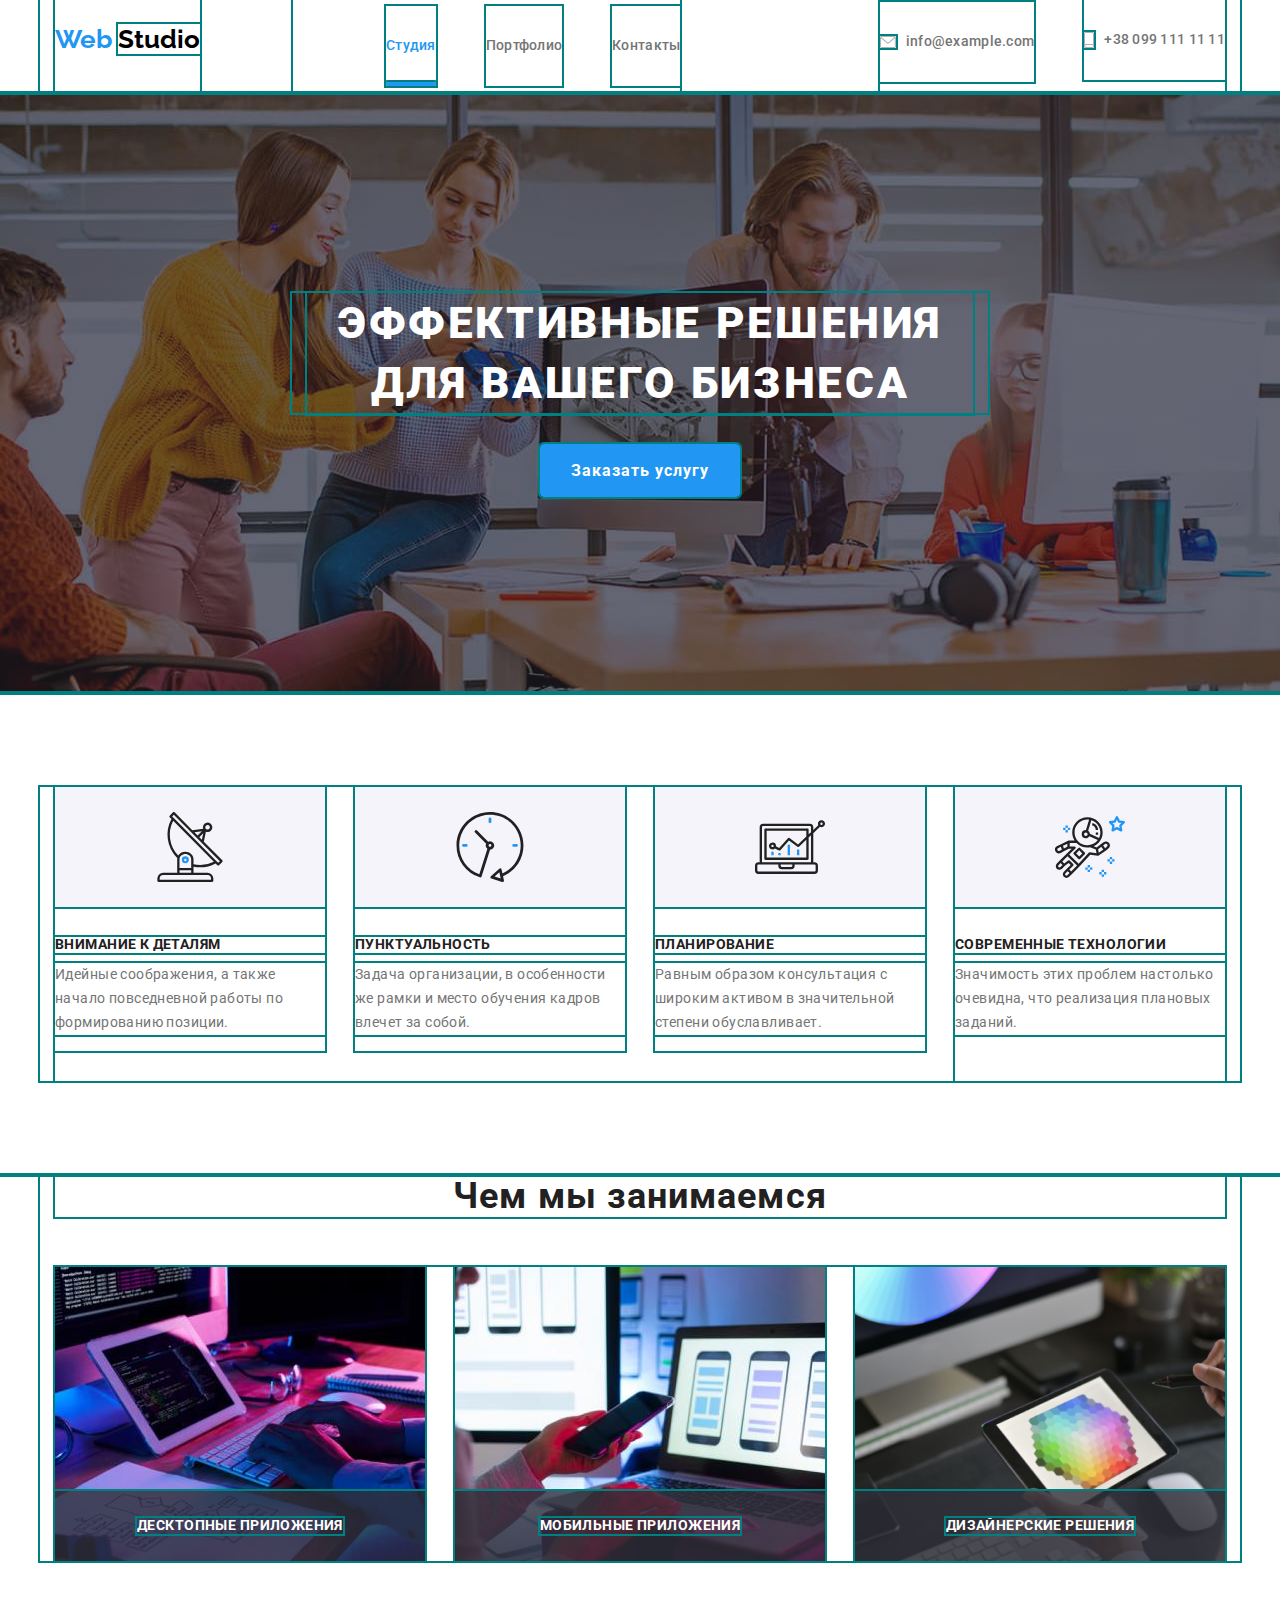
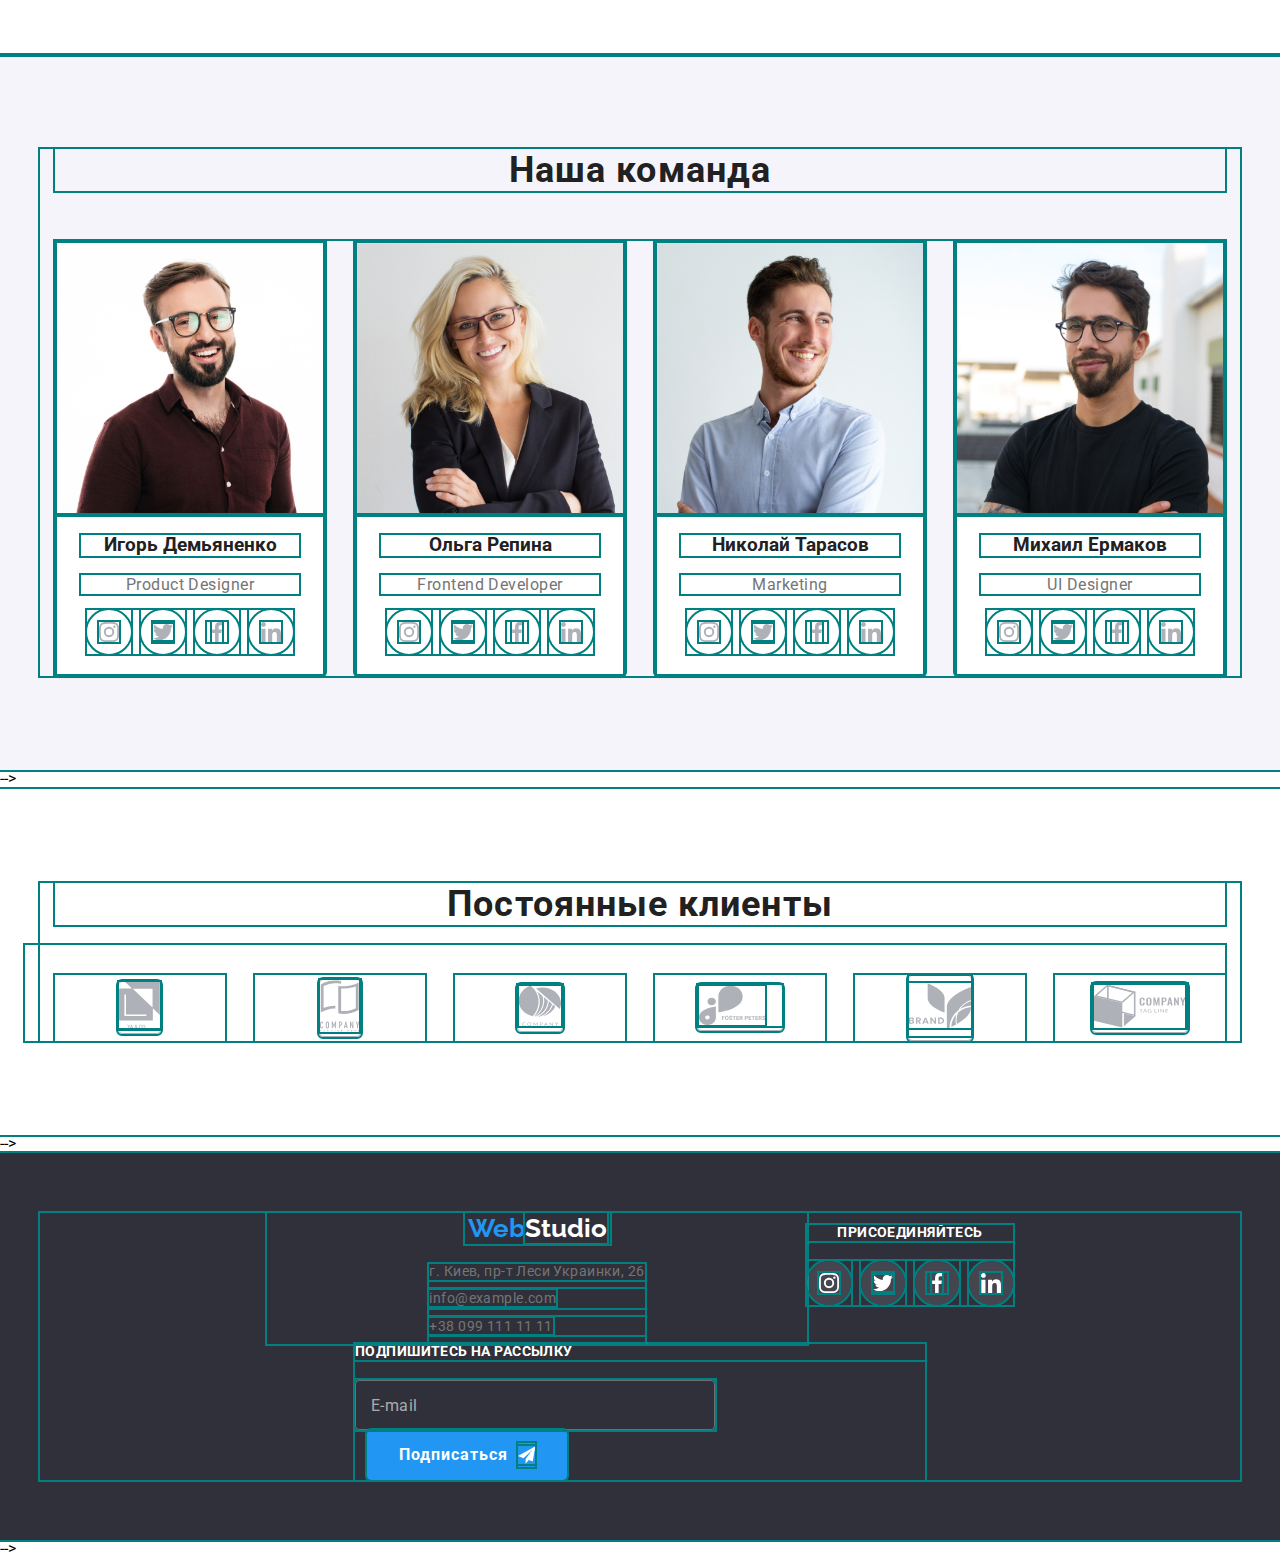
==== index.html @ 6a86b6cb "1" ====
<!DOCTYPE html>
<html lang="ru">
<head>
    <meta charset="UTF-8">
    <meta http-equiv="X-UA-Compatible" content="IE=edge">
    <meta name="viewport" content="width=device-width, initial-scale=1.0">
    <title>WebStudiо</title>
    <link href="https://fonts.googleapis.com/css2?family=Raleway:wght@700&family=Roboto:wght@400;500;700;900&display=swap"
    rel="stylesheet">
    <link rel="stylesheet" href="https://cdnjs.cloudflare.com/ajax/libs/modern-normalize/1.0.0/modern-normalize.min.css">
    <link rel="stylesheet" href="css/style.min.css">
</head>

<body>
  <!--шапка-->
    <header>
        <div class="container logo-nav">
            <a class="logo" href="index.html">Web <span class="logo-header">Studio</span></a>
            <!--навигация-->
            <div class="nav header">
                <ul class="site-nav">
                    <li class="site-nav__item"><a href="index.html" class="site-nav__link site-nav__link-current">Студия</a></li> 
                    <li class="site-nav__item"><a href="portfolio.html" class="site-nav__link">Портфолио</a></li> 
                    <li class="site-nav__item"><a href="Контакты" class="site-nav__link ">Контакты</a></li> 
                </ul>
            </div>
            <div class="contact-header">
                <ul class="site-nav contact-header">
                    <li class="site-nav__contact"><a class="contact-header__link" href="mailto:info@example.com" >
                        <svg class="envelope" width="16" height="12">
                            <use href="./images/icons.svg#icon-envelope"></use>
                        </svg>
                        info@example.com</a></li>
                    <li class="site-nav__contact"><a class="contact-header__link" href="tel:+380991111111">
                        <svg class="smartphone" width="10" height="16">
                            <use href="./images/icons.svg#icon-smartphone"></use>
                        </svg>+38 099 111 11 11</a></li>
                </ul>
            </div>
            <button class="mobile-btn icon-menu"  data-menu-button>
                <svg class="mobile-menu-icon" width="18" height="18" aria-label="mobile menu swicher">
                    <use class="icon-menu" href="./images/icons.svg#menu"></use>
                    <use class="icon-close" href="./images/icons.svg#close_24px"></use>
                </svg>
            </button>
            <div class="menu is-open" id="menu" data-menu>
                <ul class="mobile-nav list">
                    <li class="mobile-nav__item">
                        <a href="./index.html" class="mobile-nav__link menu__link--active">Студия</a>
                    </li>
                    <li class="mobile-nav__item">
                        <a href="./portfolio.html" class="mobile-nav__link">Портфолио</a>
                    </li>
                    <li class="mobile-nav__item">
                        <a href="#" class="mobile-nav__link">Контакты</a>
                    </li>
                </ul>
                <div class="social__wrap">
                    <ul class="mobile-contact list">
                        <li class="mobile-contact__item">
                            <a href="tel:+380961111111"  target="_blank" rel="noopener noreferrer">+38 096 111 11 11</a>
                        </li>
                        <li class="mobile-contact__item">
                            <a class="mobile-mail" href="mailto:info@devstudio.com"  target="_blank" rel="noopener noreferrer">info@devstudio.com</a>
                        </li>
                    </ul>

                    <ul class="list menu-list social__list">
                        <li class="social__item">
                            <a class="social__links" href="#" target="_blank" rel="noopener noreferrer">Instagram</a>
                        </li>
                        <li class=" social__item ">
                            <a class="social__links " href="# " target="_blank " rel="noopener noreferrer">Twitter</a>
                        </li>
                        <li class="social__item">
                            <a class="social__links" href="#" target="_blank" rel="noopener noreferrer">Facebook</a>
                        </li>
                        <li class=" social__item ">
                            <a class="social__links " href="# " target="_blank " rel="noopener noreferrer">LinkedIn</a>
                        </li>
                    </ul>
                </div>
        </div>
  </header> 
  <!--уникальный контент-->
   <main>
        <section class="main">
            <div class="container content">
                <h1 class="title">Эффективные решения для вашего бизнеса</h1>
                <button data-modal-open type="button" class="stydio-button pointer">Заказать услугу</button>
            </div>
                        
        </section> 
        <!--особенности компании-->
       <section class="peculiarity-section">
            <div class="container" >
                <h2 hidden>скрытый заголовок</h2>
                <ul class="list">
                    <li class="list__item antena">
                        <h3 class="peculiarity">Внимание к деталям</h3>
                        <p class="list__item-text">Идейные соображения, а также начало повседневной работы по формированию позиции.
                        </p>
                    </li>
                    <li class="list__item clock">
                        <h3 class="peculiarity">Пунктуальность</h3>
                        <p class="list__item-text">Задача организации, в особенности же рамки и место обучения кадров влечет за собой.
                        </p>
                    </li>
                    <li class="list__item diagram">
                        <h3 class="peculiarity">Планирование</h3>
                        <p class="list__item-text">Равным образом консультация с широким активом в значительной степени обуславливает.
                        </p>
                    </li>
                    <li class="list__item">
                        <h3 class="peculiarity astronaut"> Современные технологии</h3>
                        <p class="list__item-text">Значимость этих проблем настолько очевидна, что реализация плановых заданий.</p>
                    </li>
                </ul>
            </div>
            
        </section>
        <section class="visualization-section">
            <div class="container">
                <h2 class="main-title">Чем мы занимаемся</h2>
                <ul class="visualization">
                    <li class="visualization__item"><img src="images/1.jpg" alt="Мужчина набирает код на клавиатуре" width="350">
                        <div class="visualization-item-element">
                            <p class="visualization-item-element__text">десктопные приложения</p>
                        </div>
                    </li>
                    <li class="visualization__item"><img src="images/2.jpg" alt="Женщина тестирует мобильное приложение" width="350">
                        <div class="visualization-item-element">
                            <p class="visualization-item-element__text">мобильные приложения</p>
                        </div>
                    </li>
                    <li class="visualization__item"><img src="images/3.png" alt="Палитра цветов на планшете" width="350">
                        <div class="visualization-item-element">
                            <p class="visualization-item-element__text">дизайнерские решения</p>
                        </div>
                    </li>
                </ul>
            </div>
            
        </section>
        <!--инфо о команде-->
            <section class="user">
                <div class="container">
                    <h2 class="main-title">Наша команда</h2>
                    <ul class="user-block">
                        <li class="user-block__item">
                            <picture>
                                <source srcset="./images/mobile/img_1x.jpg 1x, ./images/mobile/img1_2x.jpg 2x"/>
                                <source srcset="./images/tablet/tablet_1x.jpg 1x, ./images/tablet/tablet_2x.jpg 2x"/>
                                <img src="images/4.jpg" alt="foto Игоря Демьяненко" width="270">
                            </picture>
                            
                            <div class="studio-card">
                                <h3>Игорь Демьяненко</h3>
                                <p>Product Designer</p>

                                <ul class="social-icons">
                                    <li class="social-icons__item">
                                        <a href="" class="social-icons-link" target="_blank" rel="noopener noreferrer">
                                            <svg class="social-icons-link__icon">
                                                <use href="./images/icons.svg#icon-instagram"></use>
                                            </svg>
                                        </a>
                                    </li>
                                    <li class="social-icons__item">
                                        <a href="" class="social-icons-link" target="_blank" rel="noopener noreferrer">
                                            <svg class="social-icons-link__icon">
                                                <use href="./images/icons.svg#icon-twitter"></use>
                                            </svg>
                                        </a>
                                    </li>
                                    <li class="social-icons__item">
                                        <a href="" class="social-icons-link" target="_blank" rel="noopener noreferrer">
                                            <svg class="social-icons-link__icon">
                                                <use href="./images/icons.svg#icon-facebook"></use>
                                            </svg>
                                        </a>
                                    </li>
                                    <li class="social-icons__item">
                                        <a href="" class="social-icons-link" target="_blank" rel="noopener noreferrer">
                                            <svg class="social-icons-link__icon">
                                                <use href="./images/icons.svg#icon-linkedin"></use>
                                            </svg>
                                        </a>
                                    </li>
                                </ul>
                            </div>
                    
                        </li>
                        <li class="user-block__item">
                              <picture>
                                <source srcset="./images/mobile/img_1x-1.jpg 1x, ./images/mobile/img2_2x.jpg 2x"/>
                                <source srcset="./images/tablet/tablet_1x-1.jpg 1x, ./images/tablet/tablet_2x-1.jpg 2x"/>
                                <img src="images/5.jpg" alt="foto Ольги Репиной" width="270">
                            </picture>
                            
                            <div class="studio-card">
                                <h3>Ольга Репина</h3>
                                <p>Frontend Developer</p>
                                <ul class="social-icons">
                                    <li class="social-icons__item">
                                        <a href="" class="social-icons-link" target="_blank" rel="noopener noreferrer">
                                            <svg class="social-icons-link__icon">
                                                <use href="./images/icons.svg#icon-instagram"></use>
                                            </svg>
                                        </a>
                                    </li>
                                    <li class="social-icons__item">
                                        <a href="" class="social-icons-link" target="_blank" rel="noopener noreferrer">
                                            <svg class="social-icons-link__icon">
                                                <use href="./images/icons.svg#icon-twitter"></use>
                                            </svg>
                                        </a>
                                    </li>
                                    <li class="social-icons__item">
                                        <a href="" class="social-icons-link" target="_blank" rel="noopener noreferrer">
                                            <svg class="social-icons-link__icon">
                                                <use href="./images/icons.svg#icon-facebook"></use>
                                            </svg>
                                        </a>
                                    </li>
                                    <li class="social-icons__item">
                                        <a href="" class="social-icons-link" target="_blank" rel="noopener noreferrer">
                                            <svg class="social-icons-link__icon">
                                                <use href="./images/icons.svg#icon-linkedin"></use>
                                            </svg>
                                        </a>
                                    </li>
                                </ul>
                            </div>
                    
                        </li>
                        <li class="user-block__item">
                            <picture>
                                <source srcset="./images/mobile/img_1x-2.jpg 1x, ./images/mobile/img3_2x.jpg 2x"/>
                                <source srcset="./images/tablet/tablet_1x-2.jpg 1x, ./images/tablet/tablet_2x-2.jpg 2x"/>
                                <img src="images/6.jpg" alt="foto Николая Тарасова" width="270">
                            </picture>
                            
                            <div class="studio-card">
                                <h3>Николай Тарасов</h3>
                                <p>Marketing</p>
                                <ul class="social-icons">
                                    <li class="social-icons__item">
                                        <a href="" class="social-icons-link" target="_blank" rel="noopener noreferrer">
                                            <svg class="social-icons-link__icon">
                                                <use href="./images/icons.svg#icon-instagram"></use>
                                            </svg>
                                        </a>
                                    </li>
                                    <li class="social-icons__item">
                                        <a href="" class="social-icons-link" target="_blank" rel="noopener noreferrer">
                                            <svg class="social-icons-link__icon">
                                                <use href="./images/icons.svg#icon-twitter"></use>
                                            </svg>
                                        </a>
                                    </li>
                                    <li class="social-icons__item">
                                        <a href="" class="social-icons-link" target="_blank" rel="noopener noreferrer">
                                            <svg class="social-icons-link__icon">
                                                <use href="./images/icons.svg#icon-facebook"></use>
                                            </svg>
                                        </a>
                                    </li>
                                    <li class="social-icons__item">
                                        <a href="" class="social-icons-link" target="_blank" rel="noopener noreferrer">
                                            <svg class="social-icons-link__icon">
                                                <use href="./images/icons.svg#icon-linkedin"></use>
                                            </svg>
                                        </a>
                                    </li>
                                </ul>
                            </div>
                    
                        </li>
                        <li class="user-block__item">
                            <picture>
                                <source srcset="./images/mobile/img_1x-3.jpg 1x, ./images/mobile/img4_2x.jpg 2x"/>
                                <source srcset="./images/tablet/tablet_1x-2.jpg 1x, ./images/tablet/tablet_2x-2.jpg 2x"/>
                                <img src="images/7.jpg" alt="foto Михаила Ермакова" width="270">
                            </picture>
                            
                            <div class="studio-card">
                                <h3>Михаил Ермаков</h3>
                                <p>UI Designer</p>
                                <ul class="social-icons">
                                    <li class="social-icons__item">
                                        <a href="" class="social-icons-link" target="_blank" rel="noopener noreferrer">
                                            <svg class="social-icons-link__icon">
                                                <use href="./images/icons.svg#icon-instagram"></use>
                                            </svg>
                                        </a>
                                    </li>
                                    <li class="social-icons__item">
                                        <a href="" class="social-icons-link" target="_blank" rel="noopener noreferrer">
                                            <svg class="social-icons-link__icon">
                                                <use href="./images/icons.svg#icon-twitter"></use>
                                            </svg>
                                        </a>
                                    </li>
                                    <li class="social-icons__item">
                                        <a href="" class="social-icons-link" target="_blank" rel="noopener noreferrer">
                                            <svg class="social-icons-link__icon">
                                                <use href="./images/icons.svg#icon-facebook"></use>
                                            </svg>
                                        </a>
                                    </li>
                                    <li class="social-icons__item">
                                        <a href="" class="social-icons-link" target="_blank" rel="noopener noreferrer">
                                            <svg class="social-icons-link__icon">
                                                <use href="./images/icons.svg#icon-linkedin"></use>
                                            </svg>
                                        </a>
                                    </li>
                                </ul>
                            </div>
                    
                        </li>
                    </ul>
                </div>
                    
            </section>-->
            <section class="client">
                <div class="container">
                    <h2 class="main-title">Постоянные клиенты</h2>
                    <ul class="company">
                        <li class="company-item">
                            <a href="" class="company-link" target="_blank" rel="noopener noreferrer">
                                <svg class="client-icon" width="41px" height="46.7px" >
                                    <use class="company-link__icon" href="./images/icons.svg#icon-yaco"></use>
                                </svg>
                            </a>
                        </li>
                        <li class="company-item">
                            <a class="company-link" href="" target="_blank" rel="noopener noreferrer">
                                <svg class="client-icon" width="40px" height="52px">
                                    <use class="company-link__icon" href="./images/icons.svg#icon-tagline-here"></use>
                                </svg>
                            </a>
                        </li>
                        <li class="company-item">
                            <a class="company-link"  href="" target="_blank" rel="noopener noreferrer">
                                <svg class="client-icon" width="43.46px" height="41.18px">
                                    <use class="company-link__icon" href="./images/icons.svg#icon-company"></use>
                                </svg>
                            </a>
                        </li>
                        <li class="company-item">
                            <a class="company-link" href="" target="_blank" rel="noopener noreferrer">
                                <svg class="client-icon" width="84.44px" height="40.62px">
                                    <use class="company-link__icon"  href="./images/icons.svg#icon-foster-peters"></use>
                                </svg>
                            </a>
                        </li>
                        <li class="company-item">
                            <a class="company-link" href="" target="_blank" rel="noopener noreferrer">
                                <svg class="client-icon" width="62.54px" height="60px">
                                    <use class="company-link__icon" href="./images/icons.svg#icon-brand"></use>
                                </svg>
                            </a>
                        </li>
                        <li class="company-item">
                            <a class="company-link" href="" target="_blank" rel="noopener noreferrer">
                                <svg class="client-icon" width="93.79px" height="43.93px">
                                    <use class="company-link__icon" href="./images/icons.svg#icon-tagline"></use>
                                </svg>
                            </a>
                        </li>
                    </ul>
                </div>
            </section>
    </main>-->
  <!--подвал-->
    <footer>  
        <div class="container footer">
            <div class="card-footer">
                <a class="logo-basement" href="index.html">Web<span class="logo-footer">Studio</span></a>
                  <address class="site-nav">
                    <div class="footer-address">
                        <p class="site-nav-footer__link ">г. Киев, пр-т Леси Украинки, 26</p>
                        <ul class="footer-contact">
                            <li class="footer-contact__item"><a class="site-nav-footer__link" href="mailto:info@example.com">info@example.com</a></li>
                            <li class="footer-contact__item"><a class="site-nav-footer__link" href="tel:+380991111111">+38 099 111 11 11</a></li>
                         </ul>
                    </div>

                </address>
            </div>
                
                <div class="social">
                    <p class="footer-list">Присоединяйтесь</p>
                    <ul class="social-footer">
                        <li class="social-footer__item">
                            <a href="" class="social-footer__link" target="_blank" rel="noopener noreferrer">
                                <svg class="social-footer__icon">
                                    <use href="./images/icons.svg#icon-instagram"></use>
                                </svg>
                            </a>
                        </li>
                        <li class="social-footer__item">
                            <a href="" class="social-footer__link" target="_blank" rel="noopener noreferrer">
                                <svg class="social-footer__icon">
                                    <use href="./images/icons.svg#icon-twitter"></use>
                                </svg>
                            </a>
                        </li>
                        <li class="social-footer__item">
                            <a href="" class="social-footer__link" target="_blank" rel="noopener noreferrer">
                                <svg class="social-footer__icon">
                                    <use href="./images/icons.svg#icon-facebook"></use>
                                </svg>
                            </a>
                        </li>
                        <li class="social-footer__item">
                            <a href="" class="social-footer__link" target="_blank" rel="noopener noreferrer">
                                <svg class="social-footer__icon">
                                    <use href="./images/icons.svg#icon-linkedin"></use>
                                </svg>
                            </a>
                        </li>
                    </ul>
                </div>
                <div class="subscription">
                    <form class="footer-form">
                        <p class="footer-list">Подпишитесь на рассылку</p>
                        <label class="footer-label">
                            <input class="footer-input" type="email" name="email" placeholder="E-mail">
                        </label>
                        <button class="footer-submit-btn" type="submit">Подписаться
                            <svg class="footer-icon-send" width="24px" height="24px">
                                <use href="./images/icons.svg#icon-send"></use>
                            </svg>
                        </button>
                    </form>
                </div>
        </div>
  </footer>
<!--модалка-->
    <div class="backdrop is-hidden" data-modal>
        <div class="modal">
            <button class="modal-close-btn" type="button" data-modal-close>
                <svg class="close-icon" width="11px" height="11px">
                    <use href="./images/icons.svg#close">
                </use>
                </svg>
            </button>
            <p class="modal-text">Оставьте свои данные, мы вам перезвоним</p>
            <form class="modal-form">
                <div class="modal-label">Имя
                    <label class="modal-input-form">
                        <input class="modal-input" type="text" name="name">
                        <svg class="modal-icon" width="12px" height="12px">
                            <use href="./images/icons.svg#person"></use>
                        </svg>
                    </label>
                </div>
                <div class="modal-label">Телефон
                    <label class="modal-input-form">
                        <input class="modal-input" type="tel" name="phone">
                        <svg class="modal-icon" width="13px" height="13px">
                            <use href="./images/icons.svg#phone"></use>
                        </svg>
                    </label>
                </div>
                <div class="modal-label">Почта
                    <label class="modal-input-form">
                        <input class="modal-input" type="email" name="mail">
                        <svg class="modal-icon" width="15px" height="12px">
                            <use href="./images/icons.svg#email"></use>
                        </svg>
                    </label>
                </div>
                <div class="modal-label">Комментарий
                    <label class="modal-input-form">
                        <textarea class="modal-input" name="comments" rows="10" placeholder="Введите текст"></textarea>
                    </label>
                </div>
                <div class="modal-checkbox-label">
                    <label class="modal-checkbox-form">
                        <input class="modal-checkbox" type="checkbox" name="modal-checkbox">
                        <svg class="modal-icon-checkbox" width="16px" height="15px">
                            <use href="./images/icons.svg#icon-check"></use>
                        </svg>
                        <span class="modal-checkbox-text">Соглашаюсь с рассылкой и принимаю &thinsp;</span><a
                            class="modal-checkbox-link" href="">Условия договора</a>
                    </label>
                </div>
                <button class="modal-submit-btn" type="submit">Отправить</button>
                
            </form>
        </div>
    </div>
    <script src="./js/mobile-menu.js"></script>
    <script src="./js/modal.js"></script>
</body>-->
</html>
---- css/style.min.css ----
/*! modern-normalize v1.0.0 | MIT License | https://github.com/sindresorhus/modern-normalize */*,::after,::before{box-sizing:border-box}:root{-moz-tab-size:4;tab-size:4}html{line-height:1.15;-webkit-text-size-adjust:100%}body{margin:0}body{font-family:system-ui, -apple-system, 'Segoe UI', Roboto, Helvetica, Arial, sans-serif, 'Apple Color Emoji', 'Segoe UI Emoji'}hr{height:0;color:inherit}abbr[title]{text-decoration:underline dotted}b,strong{font-weight:bolder}code,kbd,pre,samp{font-family:ui-monospace, SFMono-Regular, Consolas, 'Liberation Mono', Menlo, monospace;font-size:1em}small{font-size:80%}sub,sup{font-size:75%;line-height:0;position:relative;vertical-align:baseline}sub{bottom:-.25em}sup{top:-.5em}table{text-indent:0;border-color:inherit}button,input,optgroup,select,textarea{font-family:inherit;font-size:100%;line-height:1.15;margin:0}button,select{text-transform:none}[type=button],[type=reset],[type=submit],button{-webkit-appearance:button}::-moz-focus-inner{border-style:none;padding:0}:-moz-focusring{outline:1px dotted ButtonText}:-moz-ui-invalid{box-shadow:none}legend{padding:0}progress{vertical-align:baseline}::-webkit-inner-spin-button,::-webkit-outer-spin-button{height:auto}[type=search]{-webkit-appearance:textfield;outline-offset:-2px}::-webkit-search-decoration{-webkit-appearance:none}::-webkit-file-upload-button{-webkit-appearance:button;font:inherit}summary{display:list-item}:root{--text-color: #757575;--logo-color: #2196f3;--list-color: #ffffff;--title-color: #2f303a;--peculiarity-color: #212121;--user-color: #f5f4fa;--animation: 250ms ease-in;--time-transition: cubic-bezier(0.4, 0, 0.2, 1)}*,*::before,*::after{box-sizing:border-box;outline:2px solid teal}body{background:var(--list-color);font-family:Roboto, sans-serif}header{border-bottom:1px solid #ECECEC}img{display:block;width:100%;height:auto}@media screen and (max-width: 320px){img{max-width:100%}}@media screen and (min-width: 768px){img{width:100%}}a{text-decoration:none;color:var(--logo-color)}a:active{color:var(--logo-color, #2196f3)}ul{margin-top:0;margin-bottom:0;padding-left:0;list-style:none;color:var(--peculiarity-color, #212121)}h3{margin-top:0}.container{width:100%;padding:0 15px 0 15px;margin-left:auto;margin-right:auto}@media screen and (min-width: 480px){.container{max-width:480px}}@media screen and (min-width: 768px){.container{max-width:768px}}@media screen and (min-width: 1200px){.container{max-width:1200px}}.logo-nav{display:flex}.logo{padding-top:24px;padding-bottom:25px;width:145px;font-weight:bold;font-size:26px;line-height:1.19;font-family:Raleway;color:var(--logo-color)}@media screen and (max-width: 320px) and (min-width: 480px){.logo{font-size:24px;line-height:1.16;letter-spacing:0.03em;padding-top:16px;padding-bottom:16px}}@media screen and (min-width: 767px){.logo{margin-right:88px}}@media screen and (min-width: 1200px){.logo{margin-right:93px}}.logo-basement{display:inline-block;margin-bottom:20px;width:145px;font-weight:bold;font-size:26px;line-height:1.19;font-family:Raleway}.logo-footer{color:var(--list-color)}.logo-header{color:#000}.nav{display:inline-flex;flex-direction:row}@media screen and (max-width: 767.98px){.site-nav__item{display:none}}.site-nav__link-current::after{content:'';position:absolute;bottom:0;left:0;width:100%;height:4px;background-color:var(--logo-color);border-radius:2px}@media screen and (max-width: 767px){.site-nav__link-current::after{display:none}}.site-nav{display:flex;flex-direction:row;align-items:center;padding-left:0;margin-left:auto;margin-right:auto}@media screen and (min-width: 320px), (min-width: 480px){.site-nav{flex-direction:row;align-items:center;padding-left:0;margin-left:auto;margin-right:auto}}.site-nav__contact{justify-content:flex-end;margin-left:auto}@media screen and (max-width: 767px){.site-nav__contact{display:none}}.site-nav__item:not(:last-child){margin-right:50px;position:relative}.site-nav__item:first-child{margin-left:93px;position:relative}.site-nav__contact:not(:last-child){margin-right:50px;margin-left:auto}@media screen and (min-width: 767.89px){.site-nav__contact:not(:last-child){margin-bottom:10px;margin-right:0px}}@media screen and (min-width: 1200px){.site-nav__contact:not(:last-child){margin-right:50px}}.site-nav__link,.contact-header__link{display:flex;padding-top:32px;padding-bottom:32px;font-style:normal;text-decoration:none;font-weight:500;font-size:14px;line-height:1.14;letter-spacing:0.02em;align-items:center;color:var(--text-color);transition:color 250ms var(--time-transition)}.site-nav__link:hover,.site-nav__link:focus,.contact-header__link:hover,.contact-header__link:focus{animation-name:changeColor, changeTextTransform;animation-duration:3000ms}@keyframes changeTextTransform{0%{text-transform:uppercase}}.site-nav__link:hover,.site-nav__link:focus,.contact-header__link:hover,.contact-header__link:focus{color:var(--logo-color)}@media screen and (min-width: 1200px){.site-nav__link,.contact-header__link{padding-top:32px;padding-bottom:32px}}.site-nav__link:hover,.site-nav__link:focus{color:var(--logo-color)}.contact-header__link:hover,.contact-header__link:focus{color:var(--logo-color)}.site-nav__link-current{color:var(--logo-color)}.envelope,.smartphone{margin-right:10px;display:inline-flex;fill:#afb1b8;transition:fill 250ms var(--time-transition)}.contact-header{display:inline-flex;justify-self:flex-end;margin-left:auto;float:right}@media screen and (min-width: 768px){.contact-header{display:block}}@media screen and (min-width: 1200px){.contact-header{display:flex;align-items:baseline}}@media screen and (max-width: 767.89px){.contact-header__link{font-weight:500;font-size:24px;line-height:1.16;letter-spacing:0.02em}}.contact-header__link:hover .envelope,.contact-header__link:focus .envelope{fill:var(--logo-color)}.contact-header__link:hover .smartphone,.contact-header__link:focus .smartphone{fill:var(--logo-color)}.site-nav .footer-address{color:var(--list-color);white-space:nowrap}.footer-contact__item{padding-left:0;margin-bottom:9px}.site-nav-footer__link{margin-bottom:9px;font-style:normal;text-decoration:none;font-size:14px;line-height:1.14;color:var(--text-color);letter-spacing:0.03em;transition:color 250ms var(--time-transition)}.site-nav-footer__link:hover,.site-nav-footer__link:focus{color:var(--logo-color)}.mobile-btn{height:40px;width:40px;background-color:transparent;border:none;display:flex;z-index:1;padding:10px 10px}@media screen and (min-width: 768px){.mobile-btn{display:none}}.menu-btn .is-open .icon-close{display:block;position:absolute}.menu-btn .is-open .icon-menu{display:none}.mobile-menu-icon .icon-close{height:18px;width:18px;fill:var(--peculiarity-color)}.mobile-menu-icon .icon-menu{height:18px;width:18px}.mobile-menu-icon .icon-close{display:none}.menu{display:none;position:absolute;top:0%;left:0;height:100vh;width:100vw;padding:48px 40px}.menu.is-open{display:block;position:fixed;display:flex;flex-direction:column;justify-content:space-between;background-color:#fff}@media screen and (min-width: 767px){.menu.is-open{display:none}}@media screen and (max-width: 766px){.menu .menu{display:block;display:flex;top:0;left:0;height:0;padding:0}}@media screen and (min-width: 768px){.menu .social__wrap{display:none}}.menu .menu-list{margin-top:0;margin-bottom:0}.menu .social__list{margin:0;flex-direction:row;align-items:center;justify-content:center}.menu .social__links{font-style:normal;font-weight:500;font-size:18px;line-height:1.2;letter-spacing:0.02em;color:var(--logo-color)}.menu .social__item:not(:last-child):after{content:"";top:0;right:0;width:100%;border-right:1px solid rgba(33,33,33,0.2);margin-left:10px}.menu .social__item:not(:last-child){margin-right:10px}.menu .social__item .social__links{font-weight:500;font-size:14px;line-height:1.22;letter-spacing:0.02em;color:var(--logo-color)}@media screen and (max-width: 320px){.menu .social__item .social__links{font-size:12px}}.mobile-nav{display:flex;flex-wrap:wrap;padding-left:0;justify-content:center;flex-direction:column}.mobile-nav__link{font-weight:500;font-size:40px;line-height:1.17;letter-spacing:0.02em;color:var(----peculiarity-color)}.menu__link--active{color:var(--logo-color)}.mobile-nav__item:not(:last-child){margin-bottom:35px}.mobile-contact{display:flex;flex-wrap:wrap;padding-left:0;justify-content:center;flex-direction:column;margin-bottom:64px}.mobile-contact__item{height:40px;left:40px;top:562px;font-style:normal;font-weight:500;font-size:34px;line-height:1.1;letter-spacing:0.02em}.mobile-mail{font-style:normal;font-weight:500;font-size:24px;line-height:28px;letter-spacing:0.02em;color:#757575}.mobile-contact__item:not(:last-child){margin-bottom:32px}footer{padding:60px 0 60px 0;margin-top:0;background:var(--title-color, #2f303a)}address{font-style:normal}.footer{display:flex;flex-direction:row;align-items:baseline;justify-content:space-between}@media screen and (min-width: 320px){.footer{display:block;align-items:baseline;text-align:center;justify-content:center}}@media screen and (min-width: 768px){.footer{display:inline-flex;flex-wrap:wrap}}@media screen and (min-width: 1200px){.footer{display:flex;align-items:baseline}}@media screen and (min-width: 320px){address{text-align:center}}@media screen and (min-width: 1200px){.footer-contact{text-align:left}}.card-footer{flex-basis:calc((50% - 45px) / 2);display:block}@media screen and (min-width: 768px){.card-footer{flex-basis:calc((50% - 45px) / 1);display:flex;flex-direction:column;align-items:center}}.sosial{width:206px;height:80px;display:inline-flex;flex-basis:calc((50% - 45px) / 2)}@media screen and (min-width: 320px), (min-width: 480px){.sosial{display:flex;flex-direction:column;align-items:center;margin-bottom:60px;margin-right:0}}@media screen and (min-width: 768px){.sosial{display:inline-flex;justify-content:center;margin-bottom:0;margin-right:auto}}@media screen and (min-width: 1200px){.sosial{display:block;margin-right:100px}}.footer-list{text-transform:uppercase;color:var(--list-color);font-weight:bold;font-size:14px;line-height:1.14;letter-spacing:0.03em;margin-bottom:20px}.social-footer__icon{width:20px;height:20px;fill:var(--list-color)}.social-footer{display:inline-flex;padding-left:0;width:206px;height:44px}.social-footer__link{display:flex;justify-content:center;align-items:center;width:44px;height:44px;border-radius:50%;background-color:rgba(255,255,255,0.1);transition:background-color 250ms var(--time-transition),fill 250ms var(--time-transition)}.social-footer__item+.social-footer__item{margin-left:10px}.social-footer__link:hover,.social-footer__link:focus{background-color:var(--logo-color)}button{border-color:transparent;margin-top:0;margin-bottom:0;padding:10px 32px;border-radius:4px;text-align:center}.pointer{cursor:pointer;width:200px;left:700px;top:430px}.stydio-button{font-weight:bold;font-size:16px;line-height:1.87;letter-spacing:0.06em;color:var(--list-color);background-color:var(--logo-color);font-family:inherit;align-items:center;text-align:center;white-space:nowrap;border-radius:4px;transition:box-shadow 250ms var(--time-transition)}.stydio-button:hover,.stydio-button:focus{background-color:#e76f60}@media screen and (min-width: 320px){.stydio-button{padding:10px}}.stydio-button:hover,.stydio-button:focus{box-shadow:0px 4px 4px rgba(0,0,0,0.15)}.section{padding:94px 0 94px 0}.portfolio-button__element{flex-direction:column;font-weight:500;font-size:16px;line-height:1.6;text-align:center;letter-spacing:0.03em;transition:color 250ms var(--time-transition),background-color 250ms var(--time-transition),box-shadow 250ms var(--time-transition)}.portfolio-button__element:hover{box-shadow:0 0 10px 0 #3498db inset, 0 0 10px 4px #3498db;background:#18614f;transform:translateY(2px)}.portfolio-button__element:focus{box-shadow:0 0 10px 0 #3498db inset, 0 0 10px 4px #3498db;background:#18614f;transform:translateY(2px)}.portfolio-button__element:focus{border-radius:4px;color:var(--main-background)}.portfolio-button__element:active{border-radius:4px;color:var(--main-background)}.portfolio-button__element:hover{border-radius:4px;color:var(--main-background)}.portfolio-button{display:flex;justify-content:center;margin-left:auto;margin-right:auto;margin-bottom:50px;padding-left:0}.portfolio-button__all{background-color:#2196f3;color:#fff;box-shadow:0px 3px 1px rgba(0,0,0,0.1),0px 1px 2px rgba(0,0,0,0.08),0px 2px 2px rgba(0,0,0,0.12)}.portfolio-button__elementt:not(:last-child){margin-right:8px}.portfolio-button__item:not(:last-child){margin-right:8px}.portfolio-button__element:focus,.portfolio-button__element:hover{background:var(--logo-color);border-radius:4px;color:var(--list-color);box-shadow:0px 3px 1px rgba(0,0,0,0.1),0px 1px 2px rgba(0,0,0,0.08),0px 2px 2px rgba(0,0,0,0.12)}h1{margin-bottom:0;text-align:center}.main{margin-top:0;margin-bottom:0;margin-left:auto;margin-right:auto;background:var(--title-color, #2f303a);padding:200px 0;text-align:center;max-width:1600px;background-image:linear-gradient(to right, rgba(47,48,58,0.4), rgba(47,48,58,0.4)),url(../images/фон.jpg);background-position:center;background-repeat:no-repeat;background-size:cover}@media screen and (min-width: 320px){.main{padding-top:110px;padding-bottom:110px;height:350px;background-image:url(/images/Header1х.jpg)}}@media screen and (min-width: 320px) and (min-device-pixel-ratio: 2), screen and (min-width: 320px) and (min-resolution: 192dpi), screen and (min-width: 320px) and (min-resolution: 2dppx){.main{background-image:linear-gradient(rgba(47,48,58,0.4), rgba(47,48,58,0.4)),url(/images/Header1х.jpg)}}@media screen and (min-width: 480px), (max-width: 767px){.main{padding-top:118px;padding-bottom:118px;height:400px;background-image:url(/images/Header1х.jpg)}}@media screen and (min-width: 480px) and (min-device-pixel-ratio: 2), (max-width: 767px) and (min-device-pixel-ratio: 2), screen and (min-width: 480px) and (min-resolution: 192dpi), (max-width: 767px) and (min-resolution: 192dpi), screen and (min-width: 480px) and (min-resolution: 2dppx), (max-width: 767px) and (min-resolution: 2dppx){.main{background-image:linear-gradient(rgba(47,48,58,0.4), rgba(47,48,58,0.4)),url(/images/Header1х.jpg)}}@media screen and (min-width: 768px) and (max-width: 968px){.main{background-image:url(/images/Header2х.jpg)}}@media screen and (min-width: 768px) and (max-width: 968px) and (min-device-pixel-ratio: 2), screen and (min-width: 768px) and (max-width: 968px) and (min-resolution: 192dpi), screen and (min-width: 768px) and (max-width: 968px) and (min-resolution: 2dppx){.main{background-image:linear-gradient(rgba(47,48,58,0.4), rgba(47,48,58,0.4)),url(/images/Header2х.jpg)}}@media screen and (min-width: 970px){.main{padding-top:200px;padding-bottom:200px;margin-right:auto;margin-left:auto;height:600px;background-image:linear-gradient(rgba(47,48,58,0.4), rgba(47,48,58,0.4)),url(/images/фон.jpg)}}@media screen and (min-width: 970px) and (min-device-pixel-ratio: 2), screen and (min-width: 970px) and (min-resolution: 192dpi), screen and (min-width: 970px) and (min-resolution: 2dppx){.main{background-image:linear-gradient(rgba(47,48,58,0.4), rgba(47,48,58,0.4)),url(/images/фон.jpg)}}.title{margin:auto;margin-bottom:30px;font-weight:900;font-size:44px;line-height:1.36;color:var(--list-color, white);letter-spacing:0.06em;text-align:center;text-transform:uppercase}@media screen and (min-width: 320px){.title{font-weight:500;font-size:20px;line-height:1.61;text-align:center;letter-spacing:0.06em;margin-right:0;margin-left:0;padding:0}}@media screen and (min-width: 480px){.title{font-weight:900;font-size:26px;line-height:1.61;letter-spacing:0.06em}}@media screen and (min-width: 1200px){.title{font-weight:900;font-size:44px;line-height:1.37}}@media screen and (min-width: 320px){.content{width:200px;height:180px;margin-right:auto;margin-left:auto}}@media screen and (min-width: 480px), (min-width: 767.99px){.content{width:360px;height:164px;margin-right:auto;margin-left:auto}}@media screen and (min-width: 1200px){.content{width:696px;height:120px;margin-right:auto;margin-left:auto}}h2{margin-top:0;margin-bottom:0}.peculiarity-section{padding-top:94px;padding-bottom:94px}.list{display:flex;flex-wrap:wrap;padding-left:0;justify-content:center}.list__item{flex-basis:100%}@media screen and (min-width: 768px){.list__item{flex-basis:calc((100% - 90px) / 2);margin-right:30px}}@media screen and (min-width: 1200px){.list__item{flex-basis:calc((100% - 90px) / 4)}}@media screen and (min-width: 768px) and (max-width: 1199px){.list__item:nth-child(2n){margin-right:0}.list__item:nth-last-child(-n+2){margin-bottom:0}}@media screen and (min-width: 1200px){.list__item:nth-child(4n){margin-right:0}.list__item:nth-last-child(-n+4){margin-bottom:0}}.list__item:not(:last-child){margin-bottom:30px}.peculiarity{font-family:Roboto;font-style:normal;font-weight:bold;font-size:14px;line-height:1.14;color:var(--peculiarity-color, #212121);text-transform:uppercase;margin-top:0;margin-bottom:10px;letter-spacing:0.03em}p{margin-top:0;margin-bottom:16px;font-weight:normal;font-size:16px;line-height:1.19;color:var(--text-color);letter-spacing:0.03em}.list__item-text{font-style:normal;font-weight:normal;font-size:14px;line-height:1.71;letter-spacing:0.03em}.antena::before{content:'';display:block;height:120px;background-image:url(../images/icon/antenna.svg);background-size:70px;background-repeat:no-repeat;background-position:center;background-color:#f5f4fa;margin-bottom:30px}.clock::before{content:'';display:block;height:120px;background-image:url(../images/icon/clock.svg);background-size:70px;background-repeat:no-repeat;background-position:center;background-color:#f5f4fa;margin-bottom:30px}.diagram::before{content:'';display:block;height:120px;background-image:url(../images/icon/diagram.svg);background-size:70px;background-repeat:no-repeat;background-position:center;background-color:#f5f4fa;margin-bottom:30px}.astronaut::before{content:'';display:block;height:120px;background-image:url(../images/icon/astronaut.svg);background-size:70px;background-repeat:no-repeat;background-position:center;background-color:#f5f4fa;margin-bottom:30px}.visualization-section{padding-bottom:94px}@media screen and (max-width: 1199.98px){.visualization-section{display:none}}.main-title{margin-bottom:50px;font-weight:bold;font-size:36px;line-height:1.17;color:var(--peculiarity-color, #212121);text-align:center;letter-spacing:0.03em}.visualization{display:flex;padding-left:0}.visualization__item{position:relative;width:370px;height:294px}.visualization__item:not(:last-child){margin-right:30px}.visualization-item-element{position:absolute;top:100%;transform:translateY(-100%);width:370px;height:70px;display:flex;align-items:center;justify-content:center;background-color:rgba(47,48,58,0.8)}.visualization-item-element__text{color:var(--list-color);margin-bottom:0;font-weight:bold;font-size:14px;line-height:1.14;letter-spacing:0.03em;text-transform:uppercase}.user{background:var(--user-color, #f5f4fa);padding:94px 0 94px 0;margin-left:auto;margin-right:auto}.user-block{display:flex;flex-wrap:wrap;padding-left:0;justify-content:center}.user-block__item:not(:last-child){margin-bottom:30px}.user-block__item:last-child{margin-bottom:0}.user-block__item{flex-basis:100%;max-width:270px;width:270px;border-radius:0px 0px 4px 4px;border:2px solid #eeeeee;box-shadow:0px 1px 3px rgba(0,0,0,0.12),0px 1px 1px rgba(0,0,0,0.14),0px 2px 1px rgba(0,0,0,0.2);background-color:var(--list-color)}@media screen and (min-width: 768px){.user-block__item{flex-basis:calc((100% - 3 * 30px) / 2);margin-right:30px;max-width:270px}}@media screen and (min-width: 1200px){.user-block__item{flex-basis:calc((100% - 90px) / 4)}}@media screen and (min-width: 480px) and (max-width: 767px){.user-block__item{margin-bottom:30px}}@media screen and (min-width: 768px) and (max-width: 1199px){.user-block__item:nth-child(2n){margin-right:0}.user-block__item:nth-last-child(-n+2){margin-bottom:0}}@media screen and (min-width: 480px) and (max-width: 767px){.user-block__item:nth-last-child(-n+4){margin-bottom:0}}@media screen and (min-width: 1200px){.user-block__item:nth-child(4n){margin-right:0}.user-block__item:nth-last-child(-n+4){margin-bottom:0}}h3{margin-block-start:0em}.studio-card{padding:20px 24px;text-align:center}.social-icons{display:inline-flex;padding-left:0}.social-icons-link{display:flex;justify-content:center;align-items:center;width:44px;height:44px;border-radius:50%;background-color:#fff;transition:fill 250ms var(--time-transition),background-color 250ms var(--time-transition)}.social-icons__item+.social-icons__item{margin-left:10px}.social-icons-link:hover .social-icons-link__icon,.social-icons-link:focus .social-icons-link__icon{fill:var(--list-color)}.social-icons-link:hover,.social-icons-link:focus{background-color:var(--logo-color)}.social-icons-link__icon{fill:#afb1b8;width:20px;height:20px}.client{padding:94px 0 94px 0}.company{display:flex;flex-wrap:wrap;padding-left:0;margin-top:-30px;margin-left:-30px}.company-item{display:flex;align-items:center;justify-content:center;margin-top:30px;margin-left:30px;box-sizing:border-box}@media screen and (min-width: 320px){.company-item{flex-basis:calc((100% - 60px) / 2)}}@media screen and (min-width: 768px){.company-item{flex-basis:calc((100% - 90px) / 3)}}@media screen and (min-width: 1200px){.company-item{flex-basis:calc((100% - 180px) / 6)}}.company-link{border:1px solid #afb1b8;border-radius:4px;transition:border 250ms var(--time-transition)}.company-link:hover,.company-link:focus{border:1px solid var(--logo-color)}.company-link:hover .company-link__icon,.company-link:focus .company-link__icon{fill:var(--logo-color)}.company-link__icon{fill:#afb1b8;transition:fill 250ms var(--time-transition)}@media screen and (max-width: 768px){.main-title{font-size:28px;line-height:1.17}}.subscription{flex-basis:calc(50% - 15px)}@media screen and (min-width: 320px), (min-width: 480px){.subscription{display:block;text-align:center}}@media screen and (min-width: 768px){.subscription{margin-top:60px;margin-left:auto;margin-right:auto}}@media screen and (min-width: 1200px){.subscription{display:flex;align-items:baseline;margin:0;text-align:left}}.footer-input{height:50px;width:100%;margin:0;background-color:transparent;border:1px solid rgba(255,255,255,0.3);border-radius:4px;color:var(--text-color);padding-left:15px}@media screen and (min-width: 320px), (min-width: 480px){.footer-input{display:block;width:100%;margin-bottom:20px}}@media screen and (min-width: 768px){.footer-input{width:450px}}@media screen and (min-width: 1200px){.footer-input{display:inline-flex;width:360px;margin-bottom:0}}.footer-input::placeholder{font-size:16px;line-height:1.25;letter-spacing:0.03em;color:rgba(255,255,255,0.6)}.footer-submit-btn{margin-left:12px;display:inline-flex;justify-content:center;align-items:center}.footer-icon-send{margin-left:10px;fill:var(--list-color)}.gallery{display:flex;flex-wrap:wrap;padding-left:0;margin-top:-30px;margin-left:-30px}.gallery-item{width:100%;margin:15px;border-bottom-right-radius:5px;border-bottom-left-radius:5px;cursor:pointer;background-color:var(--list-color);border:1px solid #eeeeee;transition:box-shadow 250ms var(--time-transition),color 250ms var(--time-transition),background-color 250ms var(--time-transition)}@media screen and (min-width: 768px){.gallery-item{flex-basis:calc((100% - 4 * 15px) / 2)}}@media screen and (min-width: 1200px){.gallery-item{flex-basis:calc((100% - 6 * 15px) / 3)}}.gallery-item:hover{box-shadow:0px 1px 1px rgba(0,0,0,0.12),0px 4px 4px rgba(0,0,0,0.06),1px 4px 6px rgba(0,0,0,0.16)}.gallery-item__link:focus{box-shadow:0px 1px 1px rgba(0,0,0,0.12),0px 4px 4px rgba(0,0,0,0.06),1px 4px 6px rgba(0,0,0,0.16)}.gallery-item__link{display:block}.gallery-item-text:hover .gallery-overlay,.gallery-item__link:focus .gallery-overlay{transform:translateY(0)}.gallery-overlay{position:absolute;left:0;top:0;width:100%;height:100%;padding:63px 24px;font-style:normal;font-weight:normal;font-size:18px;line-height:1.5;letter-spacing:0.03em;color:var(--list-color);background-color:rgba(33,150,243,0.9);transform:translateY(101%);transition:var(--animation);transition-timing-function:var(--time-transition)}.gallery-item-text{position:relative;overflow:hidden}@media screen and (max-width: 375px){.gallery-item-text{font-size:14px;padding-top:30px}}.portfolio-card{border:1px solid #eeeeee;border-radius:5px;padding:20px 24px}.card-element{margin-top:0;margin-bottom:10px;font-weight:bold;font-size:18px;line-height:2;letter-spacing:0.06em;color:var(--peculiarity-color)}.backdrop{position:fixed;top:0;left:0;width:100%;height:100%;background-color:rgba(0,0,0,0.2);opacity:1;transition:opacity 250ms var(--time-transition)}.is-hidden{opacity:0;pointer-events:none}.is-hidden .modal{transform:translate(-50%, -50%) scale(0)}.modal{position:fixed;width:528px;height:581px;top:50%;left:50%;padding:40px;background-color:var(--list-color);box-shadow:0px 1px 3px rgba(0,0,0,0.12),0px 1px 1px rgba(0,0,0,0.14),0px 2px 1px rgba(0,0,0,0.2);border-radius:4px;transform:translate(-50%, -50%) scale(1);transition:transform 250ms var(--time-transition)}.close-icon{position:absolute;top:50%;left:50%;transform:translate(-50%, -50%)}.modal-text{margin-bottom:12px;color:var(--peculiarity-color);font-weight:700;font-size:20px;line-height:1.15;text-align:center;letter-spacing:0.03em}.modal-label{display:flex;flex-direction:column;margin-bottom:10px;color:var(--text-color);font-weight:400;font-size:12px;line-height:1.16;letter-spacing:0.01em}.modal-input-form{position:relative;margin-top:4px}.modal-input{width:100%;padding-left:45px;height:40px;margin:0;background-color:transparent;border:1px solid rgba(33,33,33,0.2);border-radius:4px;transition:outline 250ms var(--time-transition),border 250ms var(--time-transition)}.modal-icon{position:absolute;top:50%;left:15px;transform:translateY(-50%);fill:var(--peculiarity-color);transition:fill 250ms var(--time-transition)}.modal-input:focus+.modal-icon{fill:var(--logo-color)}.modal-input:focus{outline:transparent;border:1px solid var(--logo-color)}textarea.modal-input{resize:none;height:120px;padding:12px 16px}.modal-input::placeholder{font-weight:400;font-size:12px;line-height:1.16;letter-spacing:0.01em;color:rgba(117,117,117,0.5)}.modal-checkbox{-webkit-appearance:none;-moz-appearance:none;appearance:none}.modal-checkbox-form{display:flex;align-items:center;justify-content:center}.modal-checkbox-text{font-style:normal;font-weight:normal;font-size:14px;line-height:24px;letter-spacing:0.03em;color:var(--text-color)}@media screen and (min-width: 320px){.modal-checkbox-text{flex-wrap:wrap;font-size:10px}}@media screen and (min-width: 420px){.modal-checkbox-text{margin-left:0;font-size:12px;line-height:1.16}}@media screen and (min-width: 1200px){.modal-checkbox-text{display:flex;align-items:center;margin-left:8px;align-content:center;font-size:14px;line-height:1.71px}}.modal-checkbox-link{color:var(--logo-color);font-style:normal;font-weight:normal;font-size:14px;line-height:24px;letter-spacing:0.03em;text-decoration-line:underline}@media screen and (min-width: 320px){.modal-checkbox-link{margin-top:15px}}@media screen and (min-width: 420px){.modal-checkbox-link{margin-top:0}}@media screen and (min-width: 1200px){.modal-checkbox-link{margin-left:3px}}.modal-icon-checkbox{margin-right:7px;fill:transparent;background-color:transparent;border-radius:2px;border:2px solid #000;transition:background-color 250ms var(--time-transition),fill 250ms var(--time-transition),border 250ms var(--time-transition)}.modal-checkbox:focus+.modal-icon-checkbox{outline:3px solid var(--logo-color)}.modal-checkbox:checked+.modal-icon-checkbox{background-color:var(--logo-color);fill:var(--list-color);border:transparent}.modal-close-btn{position:absolute;width:30px;height:30px;right:8px;top:8px;cursor:pointer;background-color:var(--list-color);box-sizing:border-box;border:1px solid rgba(0,0,0,0.1);border-radius:50%;padding:0;transition:color 250ms var(--time-transition)}.modal-submit-btn{margin-top:30px;margin-left:124px;margin-right:124px;margin-bottom:40px}.modal-submit-btn,.footer-submit-btn{width:200px;height:50px;border:none;color:var(--list-color);font-weight:700;font-size:16px;line-height:1.88;letter-spacing:0.06em;cursor:pointer;background-color:var(--logo-color);border-radius:4px;transition:box-shadow 250ms var(--time-transition)}.modal-submit-btn:hover{box-shadow:0px 4px 4px rgba(0,0,0,0.15)}.modal-submit-btn:focus{box-shadow:0px 4px 4px rgba(0,0,0,0.15)}.close-icon{fill:currentColor;position:absolute;top:50%;left:50%;transform:translate(-50%, -50%)}.modal-close-btn:focus,.modal-close-btn:hover{color:var(--logo-color);outline:transparent}
/*# sourceMappingURL=style.min.css.map */
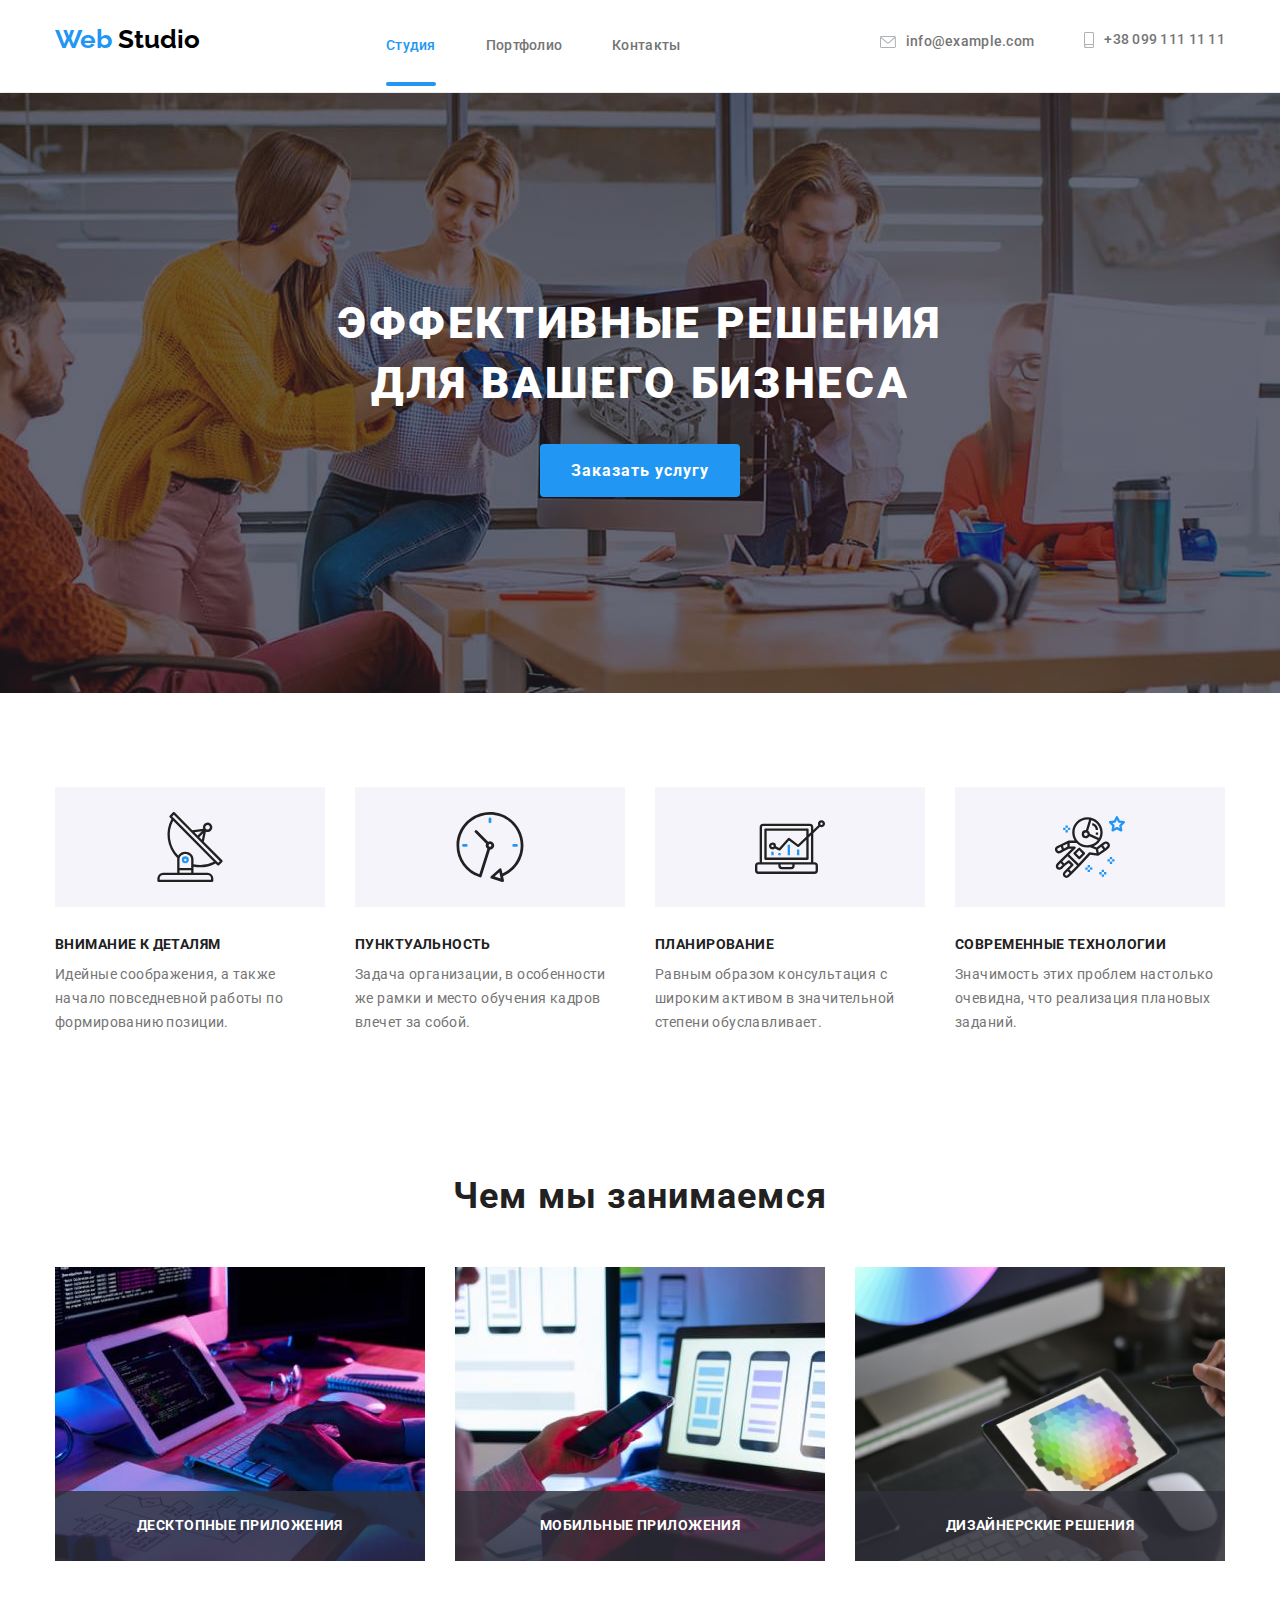
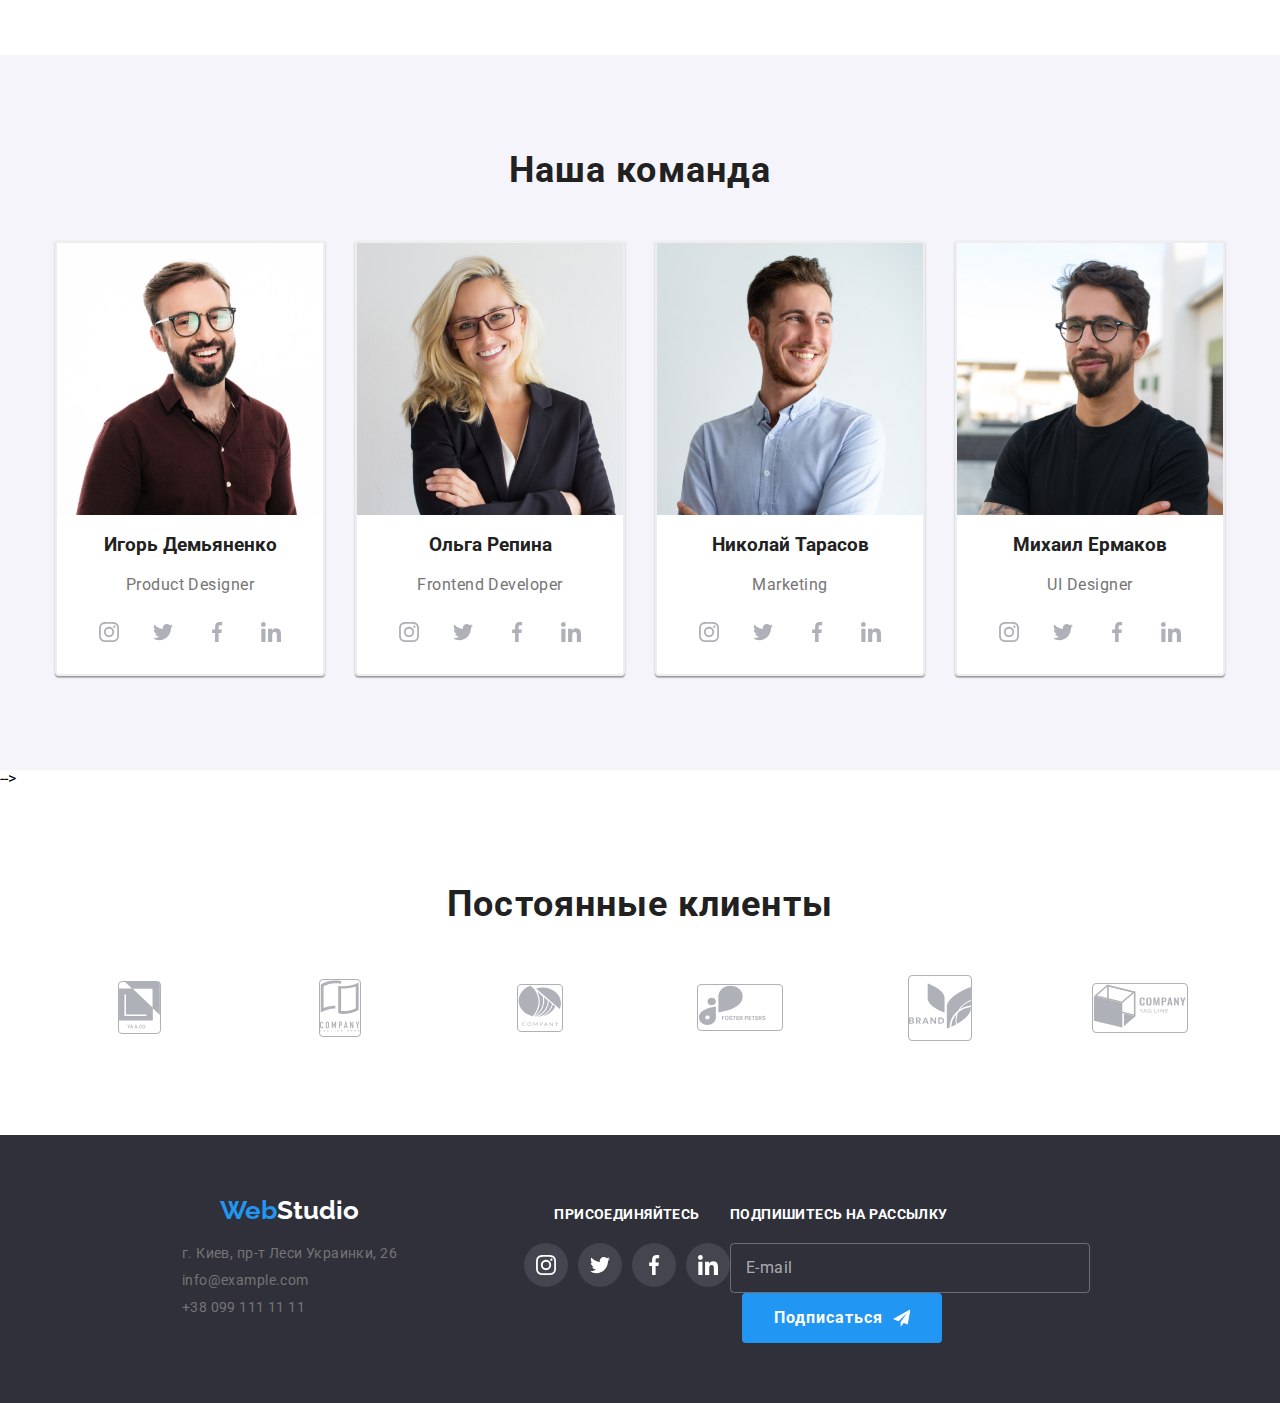
==== commit 4c8f0a82: "1" ====
--- a/index.html
+++ b/index.html
@@ -43,7 +43,7 @@
                     <use class="icon-close" href="./images/icons.svg#close_24px"></use>
                 </svg>
             </button>
-            <div class="menu is-open" id="menu" data-menu>
+            <div class="menu" id="menu" data-menu>
                 <ul class="mobile-nav list">
                     <li class="mobile-nav__item">
                         <a href="./index.html" class="mobile-nav__link menu__link--active">Студия</a>
@@ -373,7 +373,7 @@
                     </ul>
                 </div>
             </section>
-    </main>-->
+    </main>
   <!--подвал-->
     <footer>  
         <div class="container footer">
@@ -496,5 +496,5 @@
     </div>
     <script src="./js/mobile-menu.js"></script>
     <script src="./js/modal.js"></script>
-</body>-->
+</body>
 </html>--- a/css/style.min.css
+++ b/css/style.min.css
@@ -1,2 +1,2 @@
-/*! modern-normalize v1.0.0 | MIT License | https://github.com/sindresorhus/modern-normalize */*,::after,::before{box-sizing:border-box}:root{-moz-tab-size:4;tab-size:4}html{line-height:1.15;-webkit-text-size-adjust:100%}body{margin:0}body{font-family:system-ui, -apple-system, 'Segoe UI', Roboto, Helvetica, Arial, sans-serif, 'Apple Color Emoji', 'Segoe UI Emoji'}hr{height:0;color:inherit}abbr[title]{text-decoration:underline dotted}b,strong{font-weight:bolder}code,kbd,pre,samp{font-family:ui-monospace, SFMono-Regular, Consolas, 'Liberation Mono', Menlo, monospace;font-size:1em}small{font-size:80%}sub,sup{font-size:75%;line-height:0;position:relative;vertical-align:baseline}sub{bottom:-.25em}sup{top:-.5em}table{text-indent:0;border-color:inherit}button,input,optgroup,select,textarea{font-family:inherit;font-size:100%;line-height:1.15;margin:0}button,select{text-transform:none}[type=button],[type=reset],[type=submit],button{-webkit-appearance:button}::-moz-focus-inner{border-style:none;padding:0}:-moz-focusring{outline:1px dotted ButtonText}:-moz-ui-invalid{box-shadow:none}legend{padding:0}progress{vertical-align:baseline}::-webkit-inner-spin-button,::-webkit-outer-spin-button{height:auto}[type=search]{-webkit-appearance:textfield;outline-offset:-2px}::-webkit-search-decoration{-webkit-appearance:none}::-webkit-file-upload-button{-webkit-appearance:button;font:inherit}summary{display:list-item}:root{--text-color: #757575;--logo-color: #2196f3;--list-color: #ffffff;--title-color: #2f303a;--peculiarity-color: #212121;--user-color: #f5f4fa;--animation: 250ms ease-in;--time-transition: cubic-bezier(0.4, 0, 0.2, 1)}*,*::before,*::after{box-sizing:border-box;outline:2px solid teal}body{background:var(--list-color);font-family:Roboto, sans-serif}header{border-bottom:1px solid #ECECEC}img{display:block;width:100%;height:auto}@media screen and (max-width: 320px){img{max-width:100%}}@media screen and (min-width: 768px){img{width:100%}}a{text-decoration:none;color:var(--logo-color)}a:active{color:var(--logo-color, #2196f3)}ul{margin-top:0;margin-bottom:0;padding-left:0;list-style:none;color:var(--peculiarity-color, #212121)}h3{margin-top:0}.container{width:100%;padding:0 15px 0 15px;margin-left:auto;margin-right:auto}@media screen and (min-width: 480px){.container{max-width:480px}}@media screen and (min-width: 768px){.container{max-width:768px}}@media screen and (min-width: 1200px){.container{max-width:1200px}}.logo-nav{display:flex}.logo{padding-top:24px;padding-bottom:25px;width:145px;font-weight:bold;font-size:26px;line-height:1.19;font-family:Raleway;color:var(--logo-color)}@media screen and (max-width: 320px) and (min-width: 480px){.logo{font-size:24px;line-height:1.16;letter-spacing:0.03em;padding-top:16px;padding-bottom:16px}}@media screen and (min-width: 767px){.logo{margin-right:88px}}@media screen and (min-width: 1200px){.logo{margin-right:93px}}.logo-basement{display:inline-block;margin-bottom:20px;width:145px;font-weight:bold;font-size:26px;line-height:1.19;font-family:Raleway}.logo-footer{color:var(--list-color)}.logo-header{color:#000}.nav{display:inline-flex;flex-direction:row}@media screen and (max-width: 767.98px){.site-nav__item{display:none}}.site-nav__link-current::after{content:'';position:absolute;bottom:0;left:0;width:100%;height:4px;background-color:var(--logo-color);border-radius:2px}@media screen and (max-width: 767px){.site-nav__link-current::after{display:none}}.site-nav{display:flex;flex-direction:row;align-items:center;padding-left:0;margin-left:auto;margin-right:auto}@media screen and (min-width: 320px), (min-width: 480px){.site-nav{flex-direction:row;align-items:center;padding-left:0;margin-left:auto;margin-right:auto}}.site-nav__contact{justify-content:flex-end;margin-left:auto}@media screen and (max-width: 767px){.site-nav__contact{display:none}}.site-nav__item:not(:last-child){margin-right:50px;position:relative}.site-nav__item:first-child{margin-left:93px;position:relative}.site-nav__contact:not(:last-child){margin-right:50px;margin-left:auto}@media screen and (min-width: 767.89px){.site-nav__contact:not(:last-child){margin-bottom:10px;margin-right:0px}}@media screen and (min-width: 1200px){.site-nav__contact:not(:last-child){margin-right:50px}}.site-nav__link,.contact-header__link{display:flex;padding-top:32px;padding-bottom:32px;font-style:normal;text-decoration:none;font-weight:500;font-size:14px;line-height:1.14;letter-spacing:0.02em;align-items:center;color:var(--text-color);transition:color 250ms var(--time-transition)}.site-nav__link:hover,.site-nav__link:focus,.contact-header__link:hover,.contact-header__link:focus{animation-name:changeColor, changeTextTransform;animation-duration:3000ms}@keyframes changeTextTransform{0%{text-transform:uppercase}}.site-nav__link:hover,.site-nav__link:focus,.contact-header__link:hover,.contact-header__link:focus{color:var(--logo-color)}@media screen and (min-width: 1200px){.site-nav__link,.contact-header__link{padding-top:32px;padding-bottom:32px}}.site-nav__link:hover,.site-nav__link:focus{color:var(--logo-color)}.contact-header__link:hover,.contact-header__link:focus{color:var(--logo-color)}.site-nav__link-current{color:var(--logo-color)}.envelope,.smartphone{margin-right:10px;display:inline-flex;fill:#afb1b8;transition:fill 250ms var(--time-transition)}.contact-header{display:inline-flex;justify-self:flex-end;margin-left:auto;float:right}@media screen and (min-width: 768px){.contact-header{display:block}}@media screen and (min-width: 1200px){.contact-header{display:flex;align-items:baseline}}@media screen and (max-width: 767.89px){.contact-header__link{font-weight:500;font-size:24px;line-height:1.16;letter-spacing:0.02em}}.contact-header__link:hover .envelope,.contact-header__link:focus .envelope{fill:var(--logo-color)}.contact-header__link:hover .smartphone,.contact-header__link:focus .smartphone{fill:var(--logo-color)}.site-nav .footer-address{color:var(--list-color);white-space:nowrap}.footer-contact__item{padding-left:0;margin-bottom:9px}.site-nav-footer__link{margin-bottom:9px;font-style:normal;text-decoration:none;font-size:14px;line-height:1.14;color:var(--text-color);letter-spacing:0.03em;transition:color 250ms var(--time-transition)}.site-nav-footer__link:hover,.site-nav-footer__link:focus{color:var(--logo-color)}.mobile-btn{height:40px;width:40px;background-color:transparent;border:none;display:flex;z-index:1;padding:10px 10px}@media screen and (min-width: 768px){.mobile-btn{display:none}}.menu-btn .is-open .icon-close{display:block;position:absolute}.menu-btn .is-open .icon-menu{display:none}.mobile-menu-icon .icon-close{height:18px;width:18px;fill:var(--peculiarity-color)}.mobile-menu-icon .icon-menu{height:18px;width:18px}.mobile-menu-icon .icon-close{display:none}.menu{display:none;position:absolute;top:0%;left:0;height:100vh;width:100vw;padding:48px 40px}.menu.is-open{display:block;position:fixed;display:flex;flex-direction:column;justify-content:space-between;background-color:#fff}@media screen and (min-width: 767px){.menu.is-open{display:none}}@media screen and (max-width: 766px){.menu .menu{display:block;display:flex;top:0;left:0;height:0;padding:0}}@media screen and (min-width: 768px){.menu .social__wrap{display:none}}.menu .menu-list{margin-top:0;margin-bottom:0}.menu .social__list{margin:0;flex-direction:row;align-items:center;justify-content:center}.menu .social__links{font-style:normal;font-weight:500;font-size:18px;line-height:1.2;letter-spacing:0.02em;color:var(--logo-color)}.menu .social__item:not(:last-child):after{content:"";top:0;right:0;width:100%;border-right:1px solid rgba(33,33,33,0.2);margin-left:10px}.menu .social__item:not(:last-child){margin-right:10px}.menu .social__item .social__links{font-weight:500;font-size:14px;line-height:1.22;letter-spacing:0.02em;color:var(--logo-color)}@media screen and (max-width: 320px){.menu .social__item .social__links{font-size:12px}}.mobile-nav{display:flex;flex-wrap:wrap;padding-left:0;justify-content:center;flex-direction:column}.mobile-nav__link{font-weight:500;font-size:40px;line-height:1.17;letter-spacing:0.02em;color:var(----peculiarity-color)}.menu__link--active{color:var(--logo-color)}.mobile-nav__item:not(:last-child){margin-bottom:35px}.mobile-contact{display:flex;flex-wrap:wrap;padding-left:0;justify-content:center;flex-direction:column;margin-bottom:64px}.mobile-contact__item{height:40px;left:40px;top:562px;font-style:normal;font-weight:500;font-size:34px;line-height:1.1;letter-spacing:0.02em}.mobile-mail{font-style:normal;font-weight:500;font-size:24px;line-height:28px;letter-spacing:0.02em;color:#757575}.mobile-contact__item:not(:last-child){margin-bottom:32px}footer{padding:60px 0 60px 0;margin-top:0;background:var(--title-color, #2f303a)}address{font-style:normal}.footer{display:flex;flex-direction:row;align-items:baseline;justify-content:space-between}@media screen and (min-width: 320px){.footer{display:block;align-items:baseline;text-align:center;justify-content:center}}@media screen and (min-width: 768px){.footer{display:inline-flex;flex-wrap:wrap}}@media screen and (min-width: 1200px){.footer{display:flex;align-items:baseline}}@media screen and (min-width: 320px){address{text-align:center}}@media screen and (min-width: 1200px){.footer-contact{text-align:left}}.card-footer{flex-basis:calc((50% - 45px) / 2);display:block}@media screen and (min-width: 768px){.card-footer{flex-basis:calc((50% - 45px) / 1);display:flex;flex-direction:column;align-items:center}}.sosial{width:206px;height:80px;display:inline-flex;flex-basis:calc((50% - 45px) / 2)}@media screen and (min-width: 320px), (min-width: 480px){.sosial{display:flex;flex-direction:column;align-items:center;margin-bottom:60px;margin-right:0}}@media screen and (min-width: 768px){.sosial{display:inline-flex;justify-content:center;margin-bottom:0;margin-right:auto}}@media screen and (min-width: 1200px){.sosial{display:block;margin-right:100px}}.footer-list{text-transform:uppercase;color:var(--list-color);font-weight:bold;font-size:14px;line-height:1.14;letter-spacing:0.03em;margin-bottom:20px}.social-footer__icon{width:20px;height:20px;fill:var(--list-color)}.social-footer{display:inline-flex;padding-left:0;width:206px;height:44px}.social-footer__link{display:flex;justify-content:center;align-items:center;width:44px;height:44px;border-radius:50%;background-color:rgba(255,255,255,0.1);transition:background-color 250ms var(--time-transition),fill 250ms var(--time-transition)}.social-footer__item+.social-footer__item{margin-left:10px}.social-footer__link:hover,.social-footer__link:focus{background-color:var(--logo-color)}button{border-color:transparent;margin-top:0;margin-bottom:0;padding:10px 32px;border-radius:4px;text-align:center}.pointer{cursor:pointer;width:200px;left:700px;top:430px}.stydio-button{font-weight:bold;font-size:16px;line-height:1.87;letter-spacing:0.06em;color:var(--list-color);background-color:var(--logo-color);font-family:inherit;align-items:center;text-align:center;white-space:nowrap;border-radius:4px;transition:box-shadow 250ms var(--time-transition)}.stydio-button:hover,.stydio-button:focus{background-color:#e76f60}@media screen and (min-width: 320px){.stydio-button{padding:10px}}.stydio-button:hover,.stydio-button:focus{box-shadow:0px 4px 4px rgba(0,0,0,0.15)}.section{padding:94px 0 94px 0}.portfolio-button__element{flex-direction:column;font-weight:500;font-size:16px;line-height:1.6;text-align:center;letter-spacing:0.03em;transition:color 250ms var(--time-transition),background-color 250ms var(--time-transition),box-shadow 250ms var(--time-transition)}.portfolio-button__element:hover{box-shadow:0 0 10px 0 #3498db inset, 0 0 10px 4px #3498db;background:#18614f;transform:translateY(2px)}.portfolio-button__element:focus{box-shadow:0 0 10px 0 #3498db inset, 0 0 10px 4px #3498db;background:#18614f;transform:translateY(2px)}.portfolio-button__element:focus{border-radius:4px;color:var(--main-background)}.portfolio-button__element:active{border-radius:4px;color:var(--main-background)}.portfolio-button__element:hover{border-radius:4px;color:var(--main-background)}.portfolio-button{display:flex;justify-content:center;margin-left:auto;margin-right:auto;margin-bottom:50px;padding-left:0}.portfolio-button__all{background-color:#2196f3;color:#fff;box-shadow:0px 3px 1px rgba(0,0,0,0.1),0px 1px 2px rgba(0,0,0,0.08),0px 2px 2px rgba(0,0,0,0.12)}.portfolio-button__elementt:not(:last-child){margin-right:8px}.portfolio-button__item:not(:last-child){margin-right:8px}.portfolio-button__element:focus,.portfolio-button__element:hover{background:var(--logo-color);border-radius:4px;color:var(--list-color);box-shadow:0px 3px 1px rgba(0,0,0,0.1),0px 1px 2px rgba(0,0,0,0.08),0px 2px 2px rgba(0,0,0,0.12)}h1{margin-bottom:0;text-align:center}.main{margin-top:0;margin-bottom:0;margin-left:auto;margin-right:auto;background:var(--title-color, #2f303a);padding:200px 0;text-align:center;max-width:1600px;background-image:linear-gradient(to right, rgba(47,48,58,0.4), rgba(47,48,58,0.4)),url(../images/фон.jpg);background-position:center;background-repeat:no-repeat;background-size:cover}@media screen and (min-width: 320px){.main{padding-top:110px;padding-bottom:110px;height:350px;background-image:url(/images/Header1х.jpg)}}@media screen and (min-width: 320px) and (min-device-pixel-ratio: 2), screen and (min-width: 320px) and (min-resolution: 192dpi), screen and (min-width: 320px) and (min-resolution: 2dppx){.main{background-image:linear-gradient(rgba(47,48,58,0.4), rgba(47,48,58,0.4)),url(/images/Header1х.jpg)}}@media screen and (min-width: 480px), (max-width: 767px){.main{padding-top:118px;padding-bottom:118px;height:400px;background-image:url(/images/Header1х.jpg)}}@media screen and (min-width: 480px) and (min-device-pixel-ratio: 2), (max-width: 767px) and (min-device-pixel-ratio: 2), screen and (min-width: 480px) and (min-resolution: 192dpi), (max-width: 767px) and (min-resolution: 192dpi), screen and (min-width: 480px) and (min-resolution: 2dppx), (max-width: 767px) and (min-resolution: 2dppx){.main{background-image:linear-gradient(rgba(47,48,58,0.4), rgba(47,48,58,0.4)),url(/images/Header1х.jpg)}}@media screen and (min-width: 768px) and (max-width: 968px){.main{background-image:url(/images/Header2х.jpg)}}@media screen and (min-width: 768px) and (max-width: 968px) and (min-device-pixel-ratio: 2), screen and (min-width: 768px) and (max-width: 968px) and (min-resolution: 192dpi), screen and (min-width: 768px) and (max-width: 968px) and (min-resolution: 2dppx){.main{background-image:linear-gradient(rgba(47,48,58,0.4), rgba(47,48,58,0.4)),url(/images/Header2х.jpg)}}@media screen and (min-width: 970px){.main{padding-top:200px;padding-bottom:200px;margin-right:auto;margin-left:auto;height:600px;background-image:linear-gradient(rgba(47,48,58,0.4), rgba(47,48,58,0.4)),url(/images/фон.jpg)}}@media screen and (min-width: 970px) and (min-device-pixel-ratio: 2), screen and (min-width: 970px) and (min-resolution: 192dpi), screen and (min-width: 970px) and (min-resolution: 2dppx){.main{background-image:linear-gradient(rgba(47,48,58,0.4), rgba(47,48,58,0.4)),url(/images/фон.jpg)}}.title{margin:auto;margin-bottom:30px;font-weight:900;font-size:44px;line-height:1.36;color:var(--list-color, white);letter-spacing:0.06em;text-align:center;text-transform:uppercase}@media screen and (min-width: 320px){.title{font-weight:500;font-size:20px;line-height:1.61;text-align:center;letter-spacing:0.06em;margin-right:0;margin-left:0;padding:0}}@media screen and (min-width: 480px){.title{font-weight:900;font-size:26px;line-height:1.61;letter-spacing:0.06em}}@media screen and (min-width: 1200px){.title{font-weight:900;font-size:44px;line-height:1.37}}@media screen and (min-width: 320px){.content{width:200px;height:180px;margin-right:auto;margin-left:auto}}@media screen and (min-width: 480px), (min-width: 767.99px){.content{width:360px;height:164px;margin-right:auto;margin-left:auto}}@media screen and (min-width: 1200px){.content{width:696px;height:120px;margin-right:auto;margin-left:auto}}h2{margin-top:0;margin-bottom:0}.peculiarity-section{padding-top:94px;padding-bottom:94px}.list{display:flex;flex-wrap:wrap;padding-left:0;justify-content:center}.list__item{flex-basis:100%}@media screen and (min-width: 768px){.list__item{flex-basis:calc((100% - 90px) / 2);margin-right:30px}}@media screen and (min-width: 1200px){.list__item{flex-basis:calc((100% - 90px) / 4)}}@media screen and (min-width: 768px) and (max-width: 1199px){.list__item:nth-child(2n){margin-right:0}.list__item:nth-last-child(-n+2){margin-bottom:0}}@media screen and (min-width: 1200px){.list__item:nth-child(4n){margin-right:0}.list__item:nth-last-child(-n+4){margin-bottom:0}}.list__item:not(:last-child){margin-bottom:30px}.peculiarity{font-family:Roboto;font-style:normal;font-weight:bold;font-size:14px;line-height:1.14;color:var(--peculiarity-color, #212121);text-transform:uppercase;margin-top:0;margin-bottom:10px;letter-spacing:0.03em}p{margin-top:0;margin-bottom:16px;font-weight:normal;font-size:16px;line-height:1.19;color:var(--text-color);letter-spacing:0.03em}.list__item-text{font-style:normal;font-weight:normal;font-size:14px;line-height:1.71;letter-spacing:0.03em}.antena::before{content:'';display:block;height:120px;background-image:url(../images/icon/antenna.svg);background-size:70px;background-repeat:no-repeat;background-position:center;background-color:#f5f4fa;margin-bottom:30px}.clock::before{content:'';display:block;height:120px;background-image:url(../images/icon/clock.svg);background-size:70px;background-repeat:no-repeat;background-position:center;background-color:#f5f4fa;margin-bottom:30px}.diagram::before{content:'';display:block;height:120px;background-image:url(../images/icon/diagram.svg);background-size:70px;background-repeat:no-repeat;background-position:center;background-color:#f5f4fa;margin-bottom:30px}.astronaut::before{content:'';display:block;height:120px;background-image:url(../images/icon/astronaut.svg);background-size:70px;background-repeat:no-repeat;background-position:center;background-color:#f5f4fa;margin-bottom:30px}.visualization-section{padding-bottom:94px}@media screen and (max-width: 1199.98px){.visualization-section{display:none}}.main-title{margin-bottom:50px;font-weight:bold;font-size:36px;line-height:1.17;color:var(--peculiarity-color, #212121);text-align:center;letter-spacing:0.03em}.visualization{display:flex;padding-left:0}.visualization__item{position:relative;width:370px;height:294px}.visualization__item:not(:last-child){margin-right:30px}.visualization-item-element{position:absolute;top:100%;transform:translateY(-100%);width:370px;height:70px;display:flex;align-items:center;justify-content:center;background-color:rgba(47,48,58,0.8)}.visualization-item-element__text{color:var(--list-color);margin-bottom:0;font-weight:bold;font-size:14px;line-height:1.14;letter-spacing:0.03em;text-transform:uppercase}.user{background:var(--user-color, #f5f4fa);padding:94px 0 94px 0;margin-left:auto;margin-right:auto}.user-block{display:flex;flex-wrap:wrap;padding-left:0;justify-content:center}.user-block__item:not(:last-child){margin-bottom:30px}.user-block__item:last-child{margin-bottom:0}.user-block__item{flex-basis:100%;max-width:270px;width:270px;border-radius:0px 0px 4px 4px;border:2px solid #eeeeee;box-shadow:0px 1px 3px rgba(0,0,0,0.12),0px 1px 1px rgba(0,0,0,0.14),0px 2px 1px rgba(0,0,0,0.2);background-color:var(--list-color)}@media screen and (min-width: 768px){.user-block__item{flex-basis:calc((100% - 3 * 30px) / 2);margin-right:30px;max-width:270px}}@media screen and (min-width: 1200px){.user-block__item{flex-basis:calc((100% - 90px) / 4)}}@media screen and (min-width: 480px) and (max-width: 767px){.user-block__item{margin-bottom:30px}}@media screen and (min-width: 768px) and (max-width: 1199px){.user-block__item:nth-child(2n){margin-right:0}.user-block__item:nth-last-child(-n+2){margin-bottom:0}}@media screen and (min-width: 480px) and (max-width: 767px){.user-block__item:nth-last-child(-n+4){margin-bottom:0}}@media screen and (min-width: 1200px){.user-block__item:nth-child(4n){margin-right:0}.user-block__item:nth-last-child(-n+4){margin-bottom:0}}h3{margin-block-start:0em}.studio-card{padding:20px 24px;text-align:center}.social-icons{display:inline-flex;padding-left:0}.social-icons-link{display:flex;justify-content:center;align-items:center;width:44px;height:44px;border-radius:50%;background-color:#fff;transition:fill 250ms var(--time-transition),background-color 250ms var(--time-transition)}.social-icons__item+.social-icons__item{margin-left:10px}.social-icons-link:hover .social-icons-link__icon,.social-icons-link:focus .social-icons-link__icon{fill:var(--list-color)}.social-icons-link:hover,.social-icons-link:focus{background-color:var(--logo-color)}.social-icons-link__icon{fill:#afb1b8;width:20px;height:20px}.client{padding:94px 0 94px 0}.company{display:flex;flex-wrap:wrap;padding-left:0;margin-top:-30px;margin-left:-30px}.company-item{display:flex;align-items:center;justify-content:center;margin-top:30px;margin-left:30px;box-sizing:border-box}@media screen and (min-width: 320px){.company-item{flex-basis:calc((100% - 60px) / 2)}}@media screen and (min-width: 768px){.company-item{flex-basis:calc((100% - 90px) / 3)}}@media screen and (min-width: 1200px){.company-item{flex-basis:calc((100% - 180px) / 6)}}.company-link{border:1px solid #afb1b8;border-radius:4px;transition:border 250ms var(--time-transition)}.company-link:hover,.company-link:focus{border:1px solid var(--logo-color)}.company-link:hover .company-link__icon,.company-link:focus .company-link__icon{fill:var(--logo-color)}.company-link__icon{fill:#afb1b8;transition:fill 250ms var(--time-transition)}@media screen and (max-width: 768px){.main-title{font-size:28px;line-height:1.17}}.subscription{flex-basis:calc(50% - 15px)}@media screen and (min-width: 320px), (min-width: 480px){.subscription{display:block;text-align:center}}@media screen and (min-width: 768px){.subscription{margin-top:60px;margin-left:auto;margin-right:auto}}@media screen and (min-width: 1200px){.subscription{display:flex;align-items:baseline;margin:0;text-align:left}}.footer-input{height:50px;width:100%;margin:0;background-color:transparent;border:1px solid rgba(255,255,255,0.3);border-radius:4px;color:var(--text-color);padding-left:15px}@media screen and (min-width: 320px), (min-width: 480px){.footer-input{display:block;width:100%;margin-bottom:20px}}@media screen and (min-width: 768px){.footer-input{width:450px}}@media screen and (min-width: 1200px){.footer-input{display:inline-flex;width:360px;margin-bottom:0}}.footer-input::placeholder{font-size:16px;line-height:1.25;letter-spacing:0.03em;color:rgba(255,255,255,0.6)}.footer-submit-btn{margin-left:12px;display:inline-flex;justify-content:center;align-items:center}.footer-icon-send{margin-left:10px;fill:var(--list-color)}.gallery{display:flex;flex-wrap:wrap;padding-left:0;margin-top:-30px;margin-left:-30px}.gallery-item{width:100%;margin:15px;border-bottom-right-radius:5px;border-bottom-left-radius:5px;cursor:pointer;background-color:var(--list-color);border:1px solid #eeeeee;transition:box-shadow 250ms var(--time-transition),color 250ms var(--time-transition),background-color 250ms var(--time-transition)}@media screen and (min-width: 768px){.gallery-item{flex-basis:calc((100% - 4 * 15px) / 2)}}@media screen and (min-width: 1200px){.gallery-item{flex-basis:calc((100% - 6 * 15px) / 3)}}.gallery-item:hover{box-shadow:0px 1px 1px rgba(0,0,0,0.12),0px 4px 4px rgba(0,0,0,0.06),1px 4px 6px rgba(0,0,0,0.16)}.gallery-item__link:focus{box-shadow:0px 1px 1px rgba(0,0,0,0.12),0px 4px 4px rgba(0,0,0,0.06),1px 4px 6px rgba(0,0,0,0.16)}.gallery-item__link{display:block}.gallery-item-text:hover .gallery-overlay,.gallery-item__link:focus .gallery-overlay{transform:translateY(0)}.gallery-overlay{position:absolute;left:0;top:0;width:100%;height:100%;padding:63px 24px;font-style:normal;font-weight:normal;font-size:18px;line-height:1.5;letter-spacing:0.03em;color:var(--list-color);background-color:rgba(33,150,243,0.9);transform:translateY(101%);transition:var(--animation);transition-timing-function:var(--time-transition)}.gallery-item-text{position:relative;overflow:hidden}@media screen and (max-width: 375px){.gallery-item-text{font-size:14px;padding-top:30px}}.portfolio-card{border:1px solid #eeeeee;border-radius:5px;padding:20px 24px}.card-element{margin-top:0;margin-bottom:10px;font-weight:bold;font-size:18px;line-height:2;letter-spacing:0.06em;color:var(--peculiarity-color)}.backdrop{position:fixed;top:0;left:0;width:100%;height:100%;background-color:rgba(0,0,0,0.2);opacity:1;transition:opacity 250ms var(--time-transition)}.is-hidden{opacity:0;pointer-events:none}.is-hidden .modal{transform:translate(-50%, -50%) scale(0)}.modal{position:fixed;width:528px;height:581px;top:50%;left:50%;padding:40px;background-color:var(--list-color);box-shadow:0px 1px 3px rgba(0,0,0,0.12),0px 1px 1px rgba(0,0,0,0.14),0px 2px 1px rgba(0,0,0,0.2);border-radius:4px;transform:translate(-50%, -50%) scale(1);transition:transform 250ms var(--time-transition)}.close-icon{position:absolute;top:50%;left:50%;transform:translate(-50%, -50%)}.modal-text{margin-bottom:12px;color:var(--peculiarity-color);font-weight:700;font-size:20px;line-height:1.15;text-align:center;letter-spacing:0.03em}.modal-label{display:flex;flex-direction:column;margin-bottom:10px;color:var(--text-color);font-weight:400;font-size:12px;line-height:1.16;letter-spacing:0.01em}.modal-input-form{position:relative;margin-top:4px}.modal-input{width:100%;padding-left:45px;height:40px;margin:0;background-color:transparent;border:1px solid rgba(33,33,33,0.2);border-radius:4px;transition:outline 250ms var(--time-transition),border 250ms var(--time-transition)}.modal-icon{position:absolute;top:50%;left:15px;transform:translateY(-50%);fill:var(--peculiarity-color);transition:fill 250ms var(--time-transition)}.modal-input:focus+.modal-icon{fill:var(--logo-color)}.modal-input:focus{outline:transparent;border:1px solid var(--logo-color)}textarea.modal-input{resize:none;height:120px;padding:12px 16px}.modal-input::placeholder{font-weight:400;font-size:12px;line-height:1.16;letter-spacing:0.01em;color:rgba(117,117,117,0.5)}.modal-checkbox{-webkit-appearance:none;-moz-appearance:none;appearance:none}.modal-checkbox-form{display:flex;align-items:center;justify-content:center}.modal-checkbox-text{font-style:normal;font-weight:normal;font-size:14px;line-height:24px;letter-spacing:0.03em;color:var(--text-color)}@media screen and (min-width: 320px){.modal-checkbox-text{flex-wrap:wrap;font-size:10px}}@media screen and (min-width: 420px){.modal-checkbox-text{margin-left:0;font-size:12px;line-height:1.16}}@media screen and (min-width: 1200px){.modal-checkbox-text{display:flex;align-items:center;margin-left:8px;align-content:center;font-size:14px;line-height:1.71px}}.modal-checkbox-link{color:var(--logo-color);font-style:normal;font-weight:normal;font-size:14px;line-height:24px;letter-spacing:0.03em;text-decoration-line:underline}@media screen and (min-width: 320px){.modal-checkbox-link{margin-top:15px}}@media screen and (min-width: 420px){.modal-checkbox-link{margin-top:0}}@media screen and (min-width: 1200px){.modal-checkbox-link{margin-left:3px}}.modal-icon-checkbox{margin-right:7px;fill:transparent;background-color:transparent;border-radius:2px;border:2px solid #000;transition:background-color 250ms var(--time-transition),fill 250ms var(--time-transition),border 250ms var(--time-transition)}.modal-checkbox:focus+.modal-icon-checkbox{outline:3px solid var(--logo-color)}.modal-checkbox:checked+.modal-icon-checkbox{background-color:var(--logo-color);fill:var(--list-color);border:transparent}.modal-close-btn{position:absolute;width:30px;height:30px;right:8px;top:8px;cursor:pointer;background-color:var(--list-color);box-sizing:border-box;border:1px solid rgba(0,0,0,0.1);border-radius:50%;padding:0;transition:color 250ms var(--time-transition)}.modal-submit-btn{margin-top:30px;margin-left:124px;margin-right:124px;margin-bottom:40px}.modal-submit-btn,.footer-submit-btn{width:200px;height:50px;border:none;color:var(--list-color);font-weight:700;font-size:16px;line-height:1.88;letter-spacing:0.06em;cursor:pointer;background-color:var(--logo-color);border-radius:4px;transition:box-shadow 250ms var(--time-transition)}.modal-submit-btn:hover{box-shadow:0px 4px 4px rgba(0,0,0,0.15)}.modal-submit-btn:focus{box-shadow:0px 4px 4px rgba(0,0,0,0.15)}.close-icon{fill:currentColor;position:absolute;top:50%;left:50%;transform:translate(-50%, -50%)}.modal-close-btn:focus,.modal-close-btn:hover{color:var(--logo-color);outline:transparent}
+/*! modern-normalize v1.0.0 | MIT License | https://github.com/sindresorhus/modern-normalize */*,::after,::before{box-sizing:border-box}:root{-moz-tab-size:4;tab-size:4}html{line-height:1.15;-webkit-text-size-adjust:100%}body{margin:0}body{font-family:system-ui, -apple-system, 'Segoe UI', Roboto, Helvetica, Arial, sans-serif, 'Apple Color Emoji', 'Segoe UI Emoji'}hr{height:0;color:inherit}abbr[title]{text-decoration:underline dotted}b,strong{font-weight:bolder}code,kbd,pre,samp{font-family:ui-monospace, SFMono-Regular, Consolas, 'Liberation Mono', Menlo, monospace;font-size:1em}small{font-size:80%}sub,sup{font-size:75%;line-height:0;position:relative;vertical-align:baseline}sub{bottom:-.25em}sup{top:-.5em}table{text-indent:0;border-color:inherit}button,input,optgroup,select,textarea{font-family:inherit;font-size:100%;line-height:1.15;margin:0}button,select{text-transform:none}[type=button],[type=reset],[type=submit],button{-webkit-appearance:button}::-moz-focus-inner{border-style:none;padding:0}:-moz-focusring{outline:1px dotted ButtonText}:-moz-ui-invalid{box-shadow:none}legend{padding:0}progress{vertical-align:baseline}::-webkit-inner-spin-button,::-webkit-outer-spin-button{height:auto}[type=search]{-webkit-appearance:textfield;outline-offset:-2px}::-webkit-search-decoration{-webkit-appearance:none}::-webkit-file-upload-button{-webkit-appearance:button;font:inherit}summary{display:list-item}:root{--text-color: #757575;--logo-color: #2196f3;--list-color: #ffffff;--title-color: #2f303a;--peculiarity-color: #212121;--user-color: #f5f4fa;--animation: 250ms ease-in;--time-transition: cubic-bezier(0.4, 0, 0.2, 1)}*,*::before,*::after{box-sizing:border-box}body{background:var(--list-color);font-family:Roboto, sans-serif;max-height:100vh;overflow:auto}header{border-bottom:1px solid #ECECEC}img{display:block;width:100%;height:auto}@media screen and (max-width: 320px){img{max-width:100%}}@media screen and (min-width: 768px){img{width:100%}}a{text-decoration:none;color:var(--logo-color)}a:active{color:var(--logo-color, #2196f3)}ul{margin-top:0;margin-bottom:0;padding-left:0;list-style:none;color:var(--peculiarity-color, #212121)}h3{margin-top:0}.container{width:100%;padding:0 15px 0 15px;margin-left:auto;margin-right:auto}@media screen and (min-width: 480px){.container{max-width:480px}}@media screen and (min-width: 768px){.container{max-width:768px}}@media screen and (min-width: 1200px){.container{max-width:1200px}}.logo-nav{display:flex}.logo{padding-top:24px;padding-bottom:25px;width:145px;font-weight:bold;font-size:26px;line-height:1.19;font-family:Raleway;color:var(--logo-color)}@media screen and (max-width: 320px) and (min-width: 480px){.logo{font-size:24px;line-height:1.16;letter-spacing:0.03em;padding-top:16px;padding-bottom:16px}}@media screen and (min-width: 767px){.logo{margin-right:88px}}@media screen and (min-width: 1200px){.logo{margin-right:93px}}.logo-basement{display:inline-block;margin-bottom:20px;width:145px;font-weight:bold;font-size:26px;line-height:1.19;font-family:Raleway}.logo-footer{color:var(--list-color)}.logo-header{color:#000}.nav{display:inline-flex;flex-direction:row}@media screen and (max-width: 767.98px){.site-nav__item{display:none}}.site-nav__link-current::after{content:'';position:absolute;bottom:0;left:0;width:100%;height:4px;background-color:var(--logo-color);border-radius:2px}@media screen and (max-width: 767px){.site-nav__link-current::after{display:none}}.site-nav{display:flex;flex-direction:row;align-items:center;padding-left:0;margin-left:auto;margin-right:auto}@media screen and (min-width: 320px), (min-width: 480px){.site-nav{flex-direction:row;align-items:center;padding-left:0;margin-left:auto;margin-right:auto}}.site-nav__contact{justify-content:flex-end;margin-left:auto}@media screen and (max-width: 767px){.site-nav__contact{display:none}}.site-nav__item:not(:last-child){margin-right:50px;position:relative}.site-nav__item:first-child{margin-left:93px;position:relative}.site-nav__contact:not(:last-child){margin-right:50px;margin-left:auto}@media screen and (min-width: 767.89px){.site-nav__contact:not(:last-child){margin-bottom:10px;margin-right:0px}}@media screen and (min-width: 1200px){.site-nav__contact:not(:last-child){margin-right:50px}}.site-nav__link,.contact-header__link{display:flex;padding-top:32px;padding-bottom:32px;font-style:normal;text-decoration:none;font-weight:500;font-size:14px;line-height:1.14;letter-spacing:0.02em;align-items:center;color:var(--text-color);transition:color 250ms var(--time-transition)}.site-nav__link:hover,.site-nav__link:focus,.contact-header__link:hover,.contact-header__link:focus{animation-name:changeColor, changeTextTransform;animation-duration:3000ms}@keyframes changeTextTransform{0%{text-transform:uppercase}}.site-nav__link:hover,.site-nav__link:focus,.contact-header__link:hover,.contact-header__link:focus{color:var(--logo-color)}@media screen and (min-width: 1200px){.site-nav__link,.contact-header__link{padding-top:32px;padding-bottom:32px}}.site-nav__link:hover,.site-nav__link:focus{color:var(--logo-color)}.contact-header__link:hover,.contact-header__link:focus{color:var(--logo-color)}.site-nav__link-current{color:var(--logo-color)}.envelope,.smartphone{margin-right:10px;display:inline-flex;fill:#afb1b8;transition:fill 250ms var(--time-transition)}.contact-header{display:inline-flex;justify-self:flex-end;margin-left:auto;float:right}@media screen and (min-width: 768px){.contact-header{display:block}}@media screen and (min-width: 1200px){.contact-header{display:flex;align-items:baseline}}@media screen and (max-width: 767.89px){.contact-header__link{font-weight:500;font-size:24px;line-height:1.16;letter-spacing:0.02em}}.contact-header__link:hover .envelope,.contact-header__link:focus .envelope{fill:var(--logo-color)}.contact-header__link:hover .smartphone,.contact-header__link:focus .smartphone{fill:var(--logo-color)}.site-nav .footer-address{color:var(--list-color);white-space:nowrap}.footer-contact__item{padding-left:0;margin-bottom:9px}.site-nav-footer__link{margin-bottom:9px;font-style:normal;text-decoration:none;font-size:14px;line-height:1.14;color:var(--text-color);letter-spacing:0.03em;transition:color 250ms var(--time-transition)}.site-nav-footer__link:hover,.site-nav-footer__link:focus{color:var(--logo-color)}.mobile-btn{position:relative;height:40px;width:40px;background-color:transparent;border:none;display:flex;z-index:102;overflow:auto;padding:10px;margin-top:22px}.mobile-btn .icon-close{display:none}@media screen and (min-width: 768px){.mobile-btn{display:none}}.mobile-btn.is-open .icon-close{display:block;position:fixed;fill:var(--logo-color)}.mobile-btn.is-open .icon-menu{display:none}.menu{display:none;position:absolute;top:0%;left:0;height:100vh;width:100vw;padding:48px 40px}.menu.is-open{display:block;position:fixed;display:flex;flex-direction:column;justify-content:space-between;background-color:#fff}@media screen and (min-width: 767px){.menu.is-open body{max-height:100vh;display:none;overflow:hidden}}@media screen and (max-width: 766px){.menu .menu{display:block;display:flex;overflow:auto;top:0;left:0;height:0;padding:0}}@media screen and (min-width: 768px){.menu .social__wrap{display:none}}.menu .menu-list{margin-top:0;margin-bottom:0}.menu .social__list{margin:0;flex-direction:row;align-items:center;justify-content:center}.menu .social__links{font-style:normal;font-weight:500;font-size:18px;line-height:1.2;letter-spacing:0.02em;color:var(--logo-color)}.menu .social__item:not(:last-child):after{content:"";top:0;right:0;width:100%;border-right:1px solid rgba(33,33,33,0.2);margin-left:10px}.menu .social__item:not(:last-child){margin-right:10px}.menu .social__item .social__links{font-weight:500;font-size:14px;line-height:1.22;letter-spacing:0.02em;color:var(--logo-color)}@media screen and (max-width: 320px){.menu .social__item .social__links{font-size:12px}}.mobile-nav{display:flex;flex-wrap:wrap;padding-left:0;justify-content:center;flex-direction:column}.mobile-nav__link{font-weight:500;font-size:40px;line-height:1.17;letter-spacing:0.02em;color:var(----peculiarity-color)}.menu__link--active{color:var(--logo-color)}.mobile-nav__item:not(:last-child){margin-bottom:35px}.mobile-contact{display:flex;flex-wrap:wrap;padding-left:0;justify-content:center;flex-direction:column;margin-bottom:64px}.mobile-contact__item{height:40px;left:40px;top:562px;font-style:normal;font-weight:500;font-size:34px;line-height:1.1;letter-spacing:0.02em}.mobile-mail{font-style:normal;font-weight:500;font-size:24px;line-height:28px;letter-spacing:0.02em;color:#757575}.mobile-contact__item:not(:last-child){margin-bottom:32px}footer{padding:60px 0 60px 0;margin-top:0;background:var(--title-color, #2f303a)}address{font-style:normal}.footer{display:flex;flex-direction:row;align-items:baseline;justify-content:space-between}@media screen and (min-width: 320px){.footer{display:block;align-items:baseline;text-align:center;justify-content:center}}@media screen and (min-width: 1200px){.footer{display:flex;align-items:baseline}}@media screen and (min-width: 320px){address{text-align:center}}@media screen and (min-width: 1200px){.footer-contact{text-align:left}}.card-footer{flex-basis:calc((50% - 45px) / 2);display:block}@media screen and (min-width: 768px){.card-footer{flex-basis:calc((50% - 45px) / 1);display:flex;flex-direction:column;align-items:center}}.sosial{width:206px;height:80px;display:inline-flex;flex-basis:calc((50% - 45px) / 2)}@media screen and (min-width: 320px), (min-width: 480px){.sosial{display:flex;flex-direction:column;align-items:center;margin-bottom:60px;margin-right:0}}@media screen and (min-width: 768px){.sosial{display:inline-flex;justify-content:center;margin-bottom:0;margin-right:auto}}@media screen and (min-width: 1200px){.sosial{display:block;margin-right:100px}}.footer-list{text-transform:uppercase;color:var(--list-color);font-weight:bold;font-size:14px;line-height:1.14;letter-spacing:0.03em;margin-bottom:20px}.social-footer__icon{width:20px;height:20px;fill:var(--list-color)}.social-footer{display:inline-flex;padding-left:0;width:206px;height:44px}.social-footer__link{display:flex;justify-content:center;align-items:center;width:44px;height:44px;border-radius:50%;background-color:rgba(255,255,255,0.1);transition:background-color 250ms var(--time-transition),fill 250ms var(--time-transition)}.social-footer__item+.social-footer__item{margin-left:10px}.social-footer__link:hover,.social-footer__link:focus{background-color:var(--logo-color)}button{border-color:transparent;margin-top:0;margin-bottom:0;padding:10px 32px;border-radius:4px;text-align:center}.pointer{cursor:pointer;width:200px;left:700px;top:430px}.stydio-button{font-weight:bold;font-size:16px;line-height:1.87;letter-spacing:0.06em;color:var(--list-color);background-color:var(--logo-color);font-family:inherit;align-items:center;text-align:center;white-space:nowrap;border-radius:4px;transition:box-shadow 250ms var(--time-transition)}.stydio-button:hover,.stydio-button:focus{background-color:#e76f60}@media screen and (min-width: 320px){.stydio-button{padding:10px}}.stydio-button:hover,.stydio-button:focus{box-shadow:0px 4px 4px rgba(0,0,0,0.15)}.section{padding:94px 0 94px 0}.portfolio-button__element{flex-direction:column;font-weight:500;font-size:16px;line-height:1.6;text-align:center;letter-spacing:0.03em;transition:color 250ms var(--time-transition),background-color 250ms var(--time-transition),box-shadow 250ms var(--time-transition)}.portfolio-button__element:hover{box-shadow:0 0 10px 0 #3498db inset, 0 0 10px 4px #3498db;background:#18614f;transform:translateY(2px)}.portfolio-button__element:focus{box-shadow:0 0 10px 0 #3498db inset, 0 0 10px 4px #3498db;background:#18614f;transform:translateY(2px)}.portfolio-button__element:focus{border-radius:4px;color:var(--main-background)}.portfolio-button__element:active{border-radius:4px;color:var(--main-background)}.portfolio-button__element:hover{border-radius:4px;color:var(--main-background)}.portfolio-button{display:flex;justify-content:center;margin-left:auto;margin-right:auto;margin-bottom:50px;padding-left:0}.portfolio-button__all{background-color:#2196f3;color:#fff;box-shadow:0px 3px 1px rgba(0,0,0,0.1),0px 1px 2px rgba(0,0,0,0.08),0px 2px 2px rgba(0,0,0,0.12)}.portfolio-button__elementt:not(:last-child){margin-right:8px}.portfolio-button__item:not(:last-child){margin-right:8px}.portfolio-button__element:focus,.portfolio-button__element:hover{background:var(--logo-color);border-radius:4px;color:var(--list-color);box-shadow:0px 3px 1px rgba(0,0,0,0.1),0px 1px 2px rgba(0,0,0,0.08),0px 2px 2px rgba(0,0,0,0.12)}h1{margin-bottom:0;text-align:center}.main{margin-top:0;margin-bottom:0;margin-left:auto;margin-right:auto;background:var(--title-color, #2f303a);padding:200px 0;text-align:center;max-width:1600px;background-image:linear-gradient(to right, rgba(47,48,58,0.4), rgba(47,48,58,0.4)),url(../images/фон.jpg);background-position:center;background-repeat:no-repeat;background-size:cover}@media screen and (min-width: 320px){.main{padding-top:110px;padding-bottom:110px;height:350px;background-image:url(/images/Header1х.jpg)}}@media screen and (min-width: 320px) and (min-device-pixel-ratio: 2), screen and (min-width: 320px) and (min-resolution: 192dpi), screen and (min-width: 320px) and (min-resolution: 2dppx){.main{background-image:linear-gradient(rgba(47,48,58,0.4), rgba(47,48,58,0.4)),url(/images/Header1х.jpg)}}@media screen and (min-width: 480px), (max-width: 767px){.main{padding-top:118px;padding-bottom:118px;height:400px;background-image:url(/images/Header1х.jpg)}}@media screen and (min-width: 480px) and (min-device-pixel-ratio: 2), (max-width: 767px) and (min-device-pixel-ratio: 2), screen and (min-width: 480px) and (min-resolution: 192dpi), (max-width: 767px) and (min-resolution: 192dpi), screen and (min-width: 480px) and (min-resolution: 2dppx), (max-width: 767px) and (min-resolution: 2dppx){.main{background-image:linear-gradient(rgba(47,48,58,0.4), rgba(47,48,58,0.4)),url(/images/Header1х.jpg)}}@media screen and (min-width: 768px) and (max-width: 968px){.main{background-image:url(/images/Header2х.jpg)}}@media screen and (min-width: 768px) and (max-width: 968px) and (min-device-pixel-ratio: 2), screen and (min-width: 768px) and (max-width: 968px) and (min-resolution: 192dpi), screen and (min-width: 768px) and (max-width: 968px) and (min-resolution: 2dppx){.main{background-image:linear-gradient(rgba(47,48,58,0.4), rgba(47,48,58,0.4)),url(/images/Header2х.jpg)}}@media screen and (min-width: 970px){.main{padding-top:200px;padding-bottom:200px;margin-right:auto;margin-left:auto;height:600px;background-image:linear-gradient(rgba(47,48,58,0.4), rgba(47,48,58,0.4)),url(/images/фон.jpg)}}@media screen and (min-width: 970px) and (min-device-pixel-ratio: 2), screen and (min-width: 970px) and (min-resolution: 192dpi), screen and (min-width: 970px) and (min-resolution: 2dppx){.main{background-image:linear-gradient(rgba(47,48,58,0.4), rgba(47,48,58,0.4)),url(/images/фон.jpg)}}.title{margin:auto;margin-bottom:30px;font-weight:900;font-size:44px;line-height:1.36;color:var(--list-color, white);letter-spacing:0.06em;text-align:center;text-transform:uppercase}@media screen and (min-width: 320px), (max-width: 767px){.title{font-weight:500;font-size:20px;line-height:1.61;text-align:center;letter-spacing:0.06em;margin-right:0;margin-left:0;padding:0}}@media screen and (min-width: 480px){.title{font-weight:900;font-size:26px;line-height:1.61;letter-spacing:0.06em}}@media screen and (min-width: 1200px){.title{font-weight:900;font-size:44px;line-height:1.37}}@media screen and (min-width: 320px){.content{width:200px;height:180px;margin-right:auto;margin-left:auto}}@media screen and (min-width: 480px), (min-width: 767.99px){.content{width:360px;height:164px;margin-right:auto;margin-left:auto}}@media screen and (min-width: 1200px){.content{width:696px;height:120px;margin-right:auto;margin-left:auto}}h2{margin-top:0;margin-bottom:0}.peculiarity-section{padding-top:94px;padding-bottom:94px}.list{display:flex;flex-wrap:wrap;padding-left:0;justify-content:center}.list__item{flex-basis:100%}@media screen and (min-width: 768px){.list__item{flex-basis:calc((100% - 90px) / 2);margin-right:30px}}@media screen and (min-width: 1200px){.list__item{flex-basis:calc((100% - 90px) / 4)}}@media screen and (min-width: 768px) and (max-width: 1199px){.list__item:nth-child(2n){margin-right:0}.list__item:nth-last-child(-n+2){margin-bottom:0}}@media screen and (min-width: 1200px){.list__item:nth-child(4n){margin-right:0}.list__item:nth-last-child(-n+4){margin-bottom:0}}.list__item:not(:last-child){margin-bottom:30px}.peculiarity{font-family:Roboto;font-style:normal;font-weight:bold;font-size:14px;line-height:1.14;color:var(--peculiarity-color, #212121);text-transform:uppercase;margin-top:0;margin-bottom:10px;letter-spacing:0.03em}p{margin-top:0;margin-bottom:16px;font-weight:normal;font-size:16px;line-height:1.19;color:var(--text-color);letter-spacing:0.03em}.list__item-text{font-style:normal;font-weight:normal;font-size:14px;line-height:1.71;letter-spacing:0.03em}.antena::before{content:'';display:block;height:120px;background-image:url(../images/icon/antenna.svg);background-size:70px;background-repeat:no-repeat;background-position:center;background-color:#f5f4fa;margin-bottom:30px}.clock::before{content:'';display:block;height:120px;background-image:url(../images/icon/clock.svg);background-size:70px;background-repeat:no-repeat;background-position:center;background-color:#f5f4fa;margin-bottom:30px}.diagram::before{content:'';display:block;height:120px;background-image:url(../images/icon/diagram.svg);background-size:70px;background-repeat:no-repeat;background-position:center;background-color:#f5f4fa;margin-bottom:30px}.astronaut::before{content:'';display:block;height:120px;background-image:url(../images/icon/astronaut.svg);background-size:70px;background-repeat:no-repeat;background-position:center;background-color:#f5f4fa;margin-bottom:30px}.visualization-section{padding-bottom:94px}@media screen and (max-width: 1199.98px){.visualization-section{display:none}}.main-title{margin-bottom:50px;font-weight:bold;font-size:36px;line-height:1.17;color:var(--peculiarity-color, #212121);text-align:center;letter-spacing:0.03em}.visualization{display:flex;padding-left:0}.visualization__item{position:relative;width:370px;height:294px}.visualization__item:not(:last-child){margin-right:30px}.visualization-item-element{position:absolute;top:100%;transform:translateY(-100%);width:370px;height:70px;display:flex;align-items:center;justify-content:center;background-color:rgba(47,48,58,0.8)}.visualization-item-element__text{color:var(--list-color);margin-bottom:0;font-weight:bold;font-size:14px;line-height:1.14;letter-spacing:0.03em;text-transform:uppercase}.user{background:var(--user-color, #f5f4fa);padding:94px 0 94px 0;margin-left:auto;margin-right:auto}.user-block{display:flex;flex-wrap:wrap;padding-left:0;justify-content:center}.user-block__item:not(:last-child){margin-bottom:30px}.user-block__item:last-child{margin-bottom:0}.user-block__item{flex-basis:100%;max-width:270px;width:270px;border-radius:0px 0px 4px 4px;border:2px solid #eeeeee;box-shadow:0px 1px 3px rgba(0,0,0,0.12),0px 1px 1px rgba(0,0,0,0.14),0px 2px 1px rgba(0,0,0,0.2);background-color:var(--list-color)}@media screen and (min-width: 768px){.user-block__item{flex-basis:calc((100% - 3 * 30px) / 2);margin-right:30px;max-width:270px}}@media screen and (min-width: 1200px){.user-block__item{flex-basis:calc((100% - 90px) / 4)}}@media screen and (min-width: 480px) and (max-width: 767px){.user-block__item{margin-bottom:30px}}@media screen and (min-width: 768px) and (max-width: 1199px){.user-block__item:nth-child(2n){margin-right:0}.user-block__item:nth-last-child(-n+2){margin-bottom:0}}@media screen and (min-width: 480px) and (max-width: 767px){.user-block__item:nth-last-child(-n+4){margin-bottom:0}}@media screen and (min-width: 1200px){.user-block__item:nth-child(4n){margin-right:0}.user-block__item:nth-last-child(-n+4){margin-bottom:0}}h3{margin-block-start:0em}.studio-card{padding:20px 24px;text-align:center}.social-icons{display:inline-flex;padding-left:0}.social-icons-link{display:flex;justify-content:center;align-items:center;width:44px;height:44px;border-radius:50%;background-color:#fff;transition:fill 250ms var(--time-transition),background-color 250ms var(--time-transition)}.social-icons__item+.social-icons__item{margin-left:10px}.social-icons-link:hover .social-icons-link__icon,.social-icons-link:focus .social-icons-link__icon{fill:var(--list-color)}.social-icons-link:hover,.social-icons-link:focus{background-color:var(--logo-color)}.social-icons-link__icon{fill:#afb1b8;width:20px;height:20px}.client{padding:94px 0 94px 0}.company{display:flex;flex-wrap:wrap;padding-left:0;margin-top:-30px;margin-left:-30px}.company-item{display:flex;align-items:center;justify-content:center;margin-top:30px;margin-left:30px;box-sizing:border-box}@media screen and (min-width: 320px){.company-item{flex-basis:calc((100% - 60px) / 2)}}@media screen and (min-width: 768px){.company-item{flex-basis:calc((100% - 90px) / 3)}}@media screen and (min-width: 1200px){.company-item{flex-basis:calc((100% - 180px) / 6)}}.company-link{border:1px solid #afb1b8;border-radius:4px;transition:border 250ms var(--time-transition)}.company-link:hover,.company-link:focus{border:1px solid var(--logo-color)}.company-link:hover .company-link__icon,.company-link:focus .company-link__icon{fill:var(--logo-color)}.company-link__icon{fill:#afb1b8;transition:fill 250ms var(--time-transition)}@media screen and (max-width: 768px){.main-title{font-size:28px;line-height:1.17}}.subscription{flex-basis:calc(50% - 15px)}@media screen and (min-width: 320px), (min-width: 480px){.subscription{display:block;text-align:center}}@media screen and (min-width: 768px){.subscription{margin-top:60px;margin-left:auto;margin-right:auto}}@media screen and (min-width: 1200px){.subscription{display:flex;align-items:baseline;margin:0;text-align:left}}.footer-input{height:50px;width:100%;margin:0;background-color:transparent;border:1px solid rgba(255,255,255,0.3);border-radius:4px;color:var(--text-color);padding-left:15px}@media screen and (min-width: 320px), (min-width: 480px){.footer-input{display:block;width:100%;margin-bottom:20px}}@media screen and (min-width: 768px){.footer-input{width:450px}}@media screen and (min-width: 1200px){.footer-input{display:inline-flex;width:360px;margin-bottom:0}}.footer-input::placeholder{font-size:16px;line-height:1.25;letter-spacing:0.03em;color:rgba(255,255,255,0.6)}.footer-submit-btn{margin-left:12px;display:inline-flex;justify-content:center;align-items:center}.footer-icon-send{margin-left:10px;fill:var(--list-color)}.gallery{display:flex;flex-wrap:wrap;padding-left:0;margin-top:-30px;margin-left:-30px}.gallery-item{width:100%;margin:15px;border-bottom-right-radius:5px;border-bottom-left-radius:5px;cursor:pointer;background-color:var(--list-color);border:1px solid #eeeeee;transition:box-shadow 250ms var(--time-transition),color 250ms var(--time-transition),background-color 250ms var(--time-transition)}@media screen and (min-width: 768px){.gallery-item{flex-basis:calc((100% - 4 * 15px) / 2)}}@media screen and (min-width: 1200px){.gallery-item{flex-basis:calc((100% - 6 * 15px) / 3)}}.gallery-item:hover{box-shadow:0px 1px 1px rgba(0,0,0,0.12),0px 4px 4px rgba(0,0,0,0.06),1px 4px 6px rgba(0,0,0,0.16)}.gallery-item__link:focus{box-shadow:0px 1px 1px rgba(0,0,0,0.12),0px 4px 4px rgba(0,0,0,0.06),1px 4px 6px rgba(0,0,0,0.16)}.gallery-item__link{display:block}.gallery-item-text:hover .gallery-overlay,.gallery-item__link:focus .gallery-overlay{transform:translateY(0)}.gallery-overlay{position:absolute;left:0;top:0;width:100%;height:100%;padding:63px 24px;font-style:normal;font-weight:normal;font-size:18px;line-height:1.5;letter-spacing:0.03em;color:var(--list-color);background-color:rgba(33,150,243,0.9);transform:translateY(101%);transition:var(--animation);transition-timing-function:var(--time-transition)}.gallery-item-text{position:relative;overflow:hidden}@media screen and (max-width: 375px){.gallery-item-text{font-size:14px;padding-top:30px}}.portfolio-card{border:1px solid #eeeeee;border-radius:5px;padding:20px 24px}.card-element{margin-top:0;margin-bottom:10px;font-weight:bold;font-size:18px;line-height:2;letter-spacing:0.06em;color:var(--peculiarity-color)}.backdrop{position:fixed;top:0;left:0;width:100%;height:100%;background-color:rgba(0,0,0,0.2);opacity:1;transition:opacity 250ms var(--time-transition)}.is-hidden{opacity:0;pointer-events:none}.is-hidden .modal{transform:translate(-50%, -50%) scale(0)}.modal{position:fixed;width:528px;height:581px;top:50%;left:50%;padding:40px;background-color:var(--list-color);box-shadow:0px 1px 3px rgba(0,0,0,0.12),0px 1px 1px rgba(0,0,0,0.14),0px 2px 1px rgba(0,0,0,0.2);border-radius:4px;transform:translate(-50%, -50%) scale(1);transition:transform 250ms var(--time-transition)}.close-icon{position:absolute;top:50%;left:50%;transform:translate(-50%, -50%)}.modal-text{margin-bottom:12px;color:var(--peculiarity-color);font-weight:700;font-size:20px;line-height:1.15;text-align:center;letter-spacing:0.03em}.modal-label{display:flex;flex-direction:column;margin-bottom:10px;color:var(--text-color);font-weight:400;font-size:12px;line-height:1.16;letter-spacing:0.01em}.modal-input-form{position:relative;margin-top:4px}.modal-input{width:100%;padding-left:45px;height:40px;margin:0;background-color:transparent;border:1px solid rgba(33,33,33,0.2);border-radius:4px;transition:outline 250ms var(--time-transition),border 250ms var(--time-transition)}.modal-icon{position:absolute;top:50%;left:15px;transform:translateY(-50%);fill:var(--peculiarity-color);transition:fill 250ms var(--time-transition)}.modal-input:focus+.modal-icon{fill:var(--logo-color)}.modal-input:focus{outline:transparent;border:1px solid var(--logo-color)}textarea.modal-input{resize:none;height:120px;padding:12px 16px}.modal-input::placeholder{font-weight:400;font-size:12px;line-height:1.16;letter-spacing:0.01em;color:rgba(117,117,117,0.5)}.modal-checkbox{-webkit-appearance:none;-moz-appearance:none;appearance:none}.modal-checkbox-form{display:flex;align-items:center;justify-content:center}.modal-checkbox-text{font-style:normal;font-weight:normal;font-size:14px;line-height:24px;letter-spacing:0.03em;color:var(--text-color)}@media screen and (min-width: 320px){.modal-checkbox-text{flex-wrap:wrap;font-size:10px}}@media screen and (min-width: 420px){.modal-checkbox-text{margin-left:0;font-size:12px;line-height:1.16}}@media screen and (min-width: 1200px){.modal-checkbox-text{display:flex;align-items:center;margin-left:8px;align-content:center;font-size:14px;line-height:1.71px}}.modal-checkbox-link{color:var(--logo-color);font-style:normal;font-weight:normal;font-size:14px;line-height:24px;letter-spacing:0.03em;text-decoration-line:underline}@media screen and (min-width: 320px){.modal-checkbox-link{margin-top:15px}}@media screen and (min-width: 420px){.modal-checkbox-link{margin-top:0}}@media screen and (min-width: 1200px){.modal-checkbox-link{margin-left:3px}}.modal-icon-checkbox{margin-right:7px;fill:transparent;background-color:transparent;border-radius:2px;border:2px solid #000;transition:background-color 250ms var(--time-transition),fill 250ms var(--time-transition),border 250ms var(--time-transition)}.modal-checkbox:focus+.modal-icon-checkbox{outline:3px solid var(--logo-color)}.modal-checkbox:checked+.modal-icon-checkbox{background-color:var(--logo-color);fill:var(--list-color);border:transparent}.modal-close-btn{position:absolute;width:30px;height:30px;right:8px;top:8px;cursor:pointer;background-color:var(--list-color);box-sizing:border-box;border:1px solid rgba(0,0,0,0.1);border-radius:50%;padding:0;transition:color 250ms var(--time-transition)}.modal-submit-btn{margin-top:30px;margin-left:124px;margin-right:124px;margin-bottom:40px}.modal-submit-btn,.footer-submit-btn{width:200px;height:50px;border:none;color:var(--list-color);font-weight:700;font-size:16px;line-height:1.88;letter-spacing:0.06em;cursor:pointer;background-color:var(--logo-color);border-radius:4px;transition:box-shadow 250ms var(--time-transition)}.modal-submit-btn:hover{box-shadow:0px 4px 4px rgba(0,0,0,0.15)}.modal-submit-btn:focus{box-shadow:0px 4px 4px rgba(0,0,0,0.15)}.close-icon{fill:currentColor;position:absolute;top:50%;left:50%;transform:translate(-50%, -50%)}.modal-close-btn:focus,.modal-close-btn:hover{color:var(--logo-color);outline:transparent}
 /*# sourceMappingURL=style.min.css.map */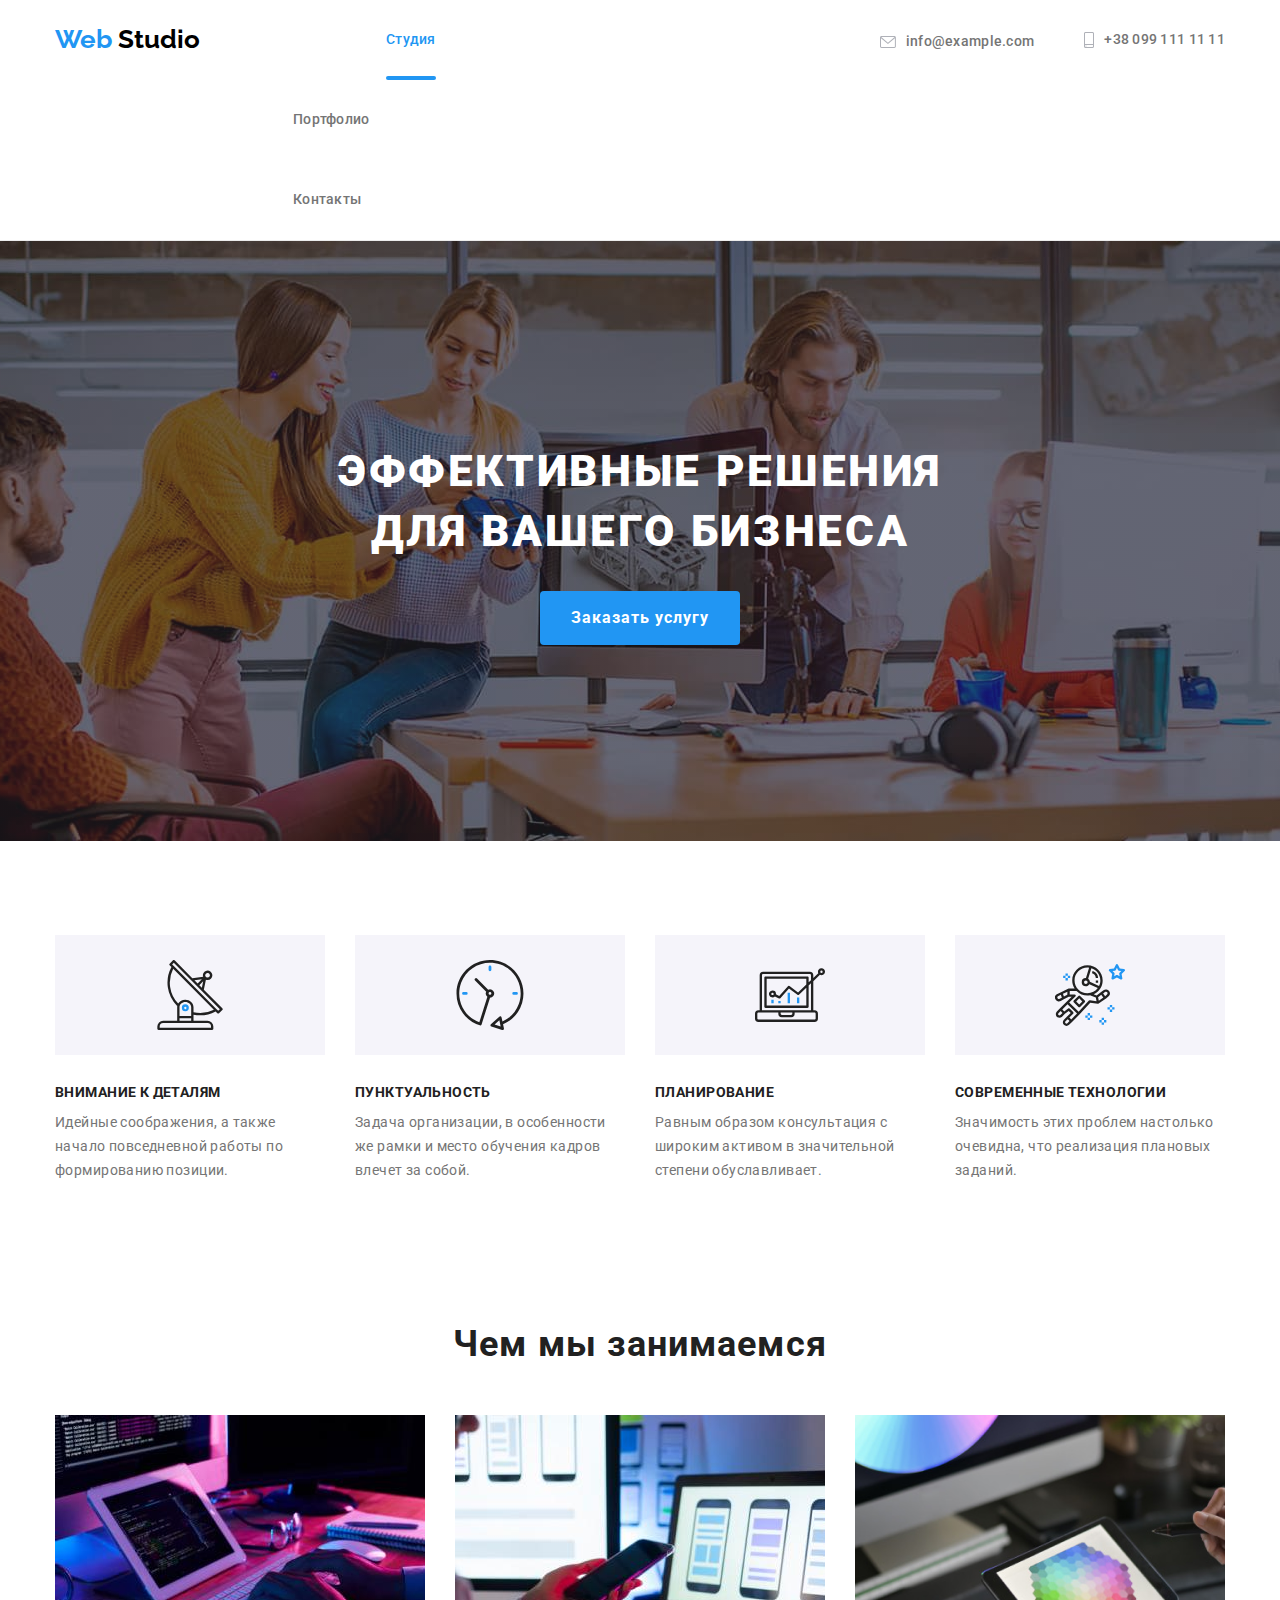
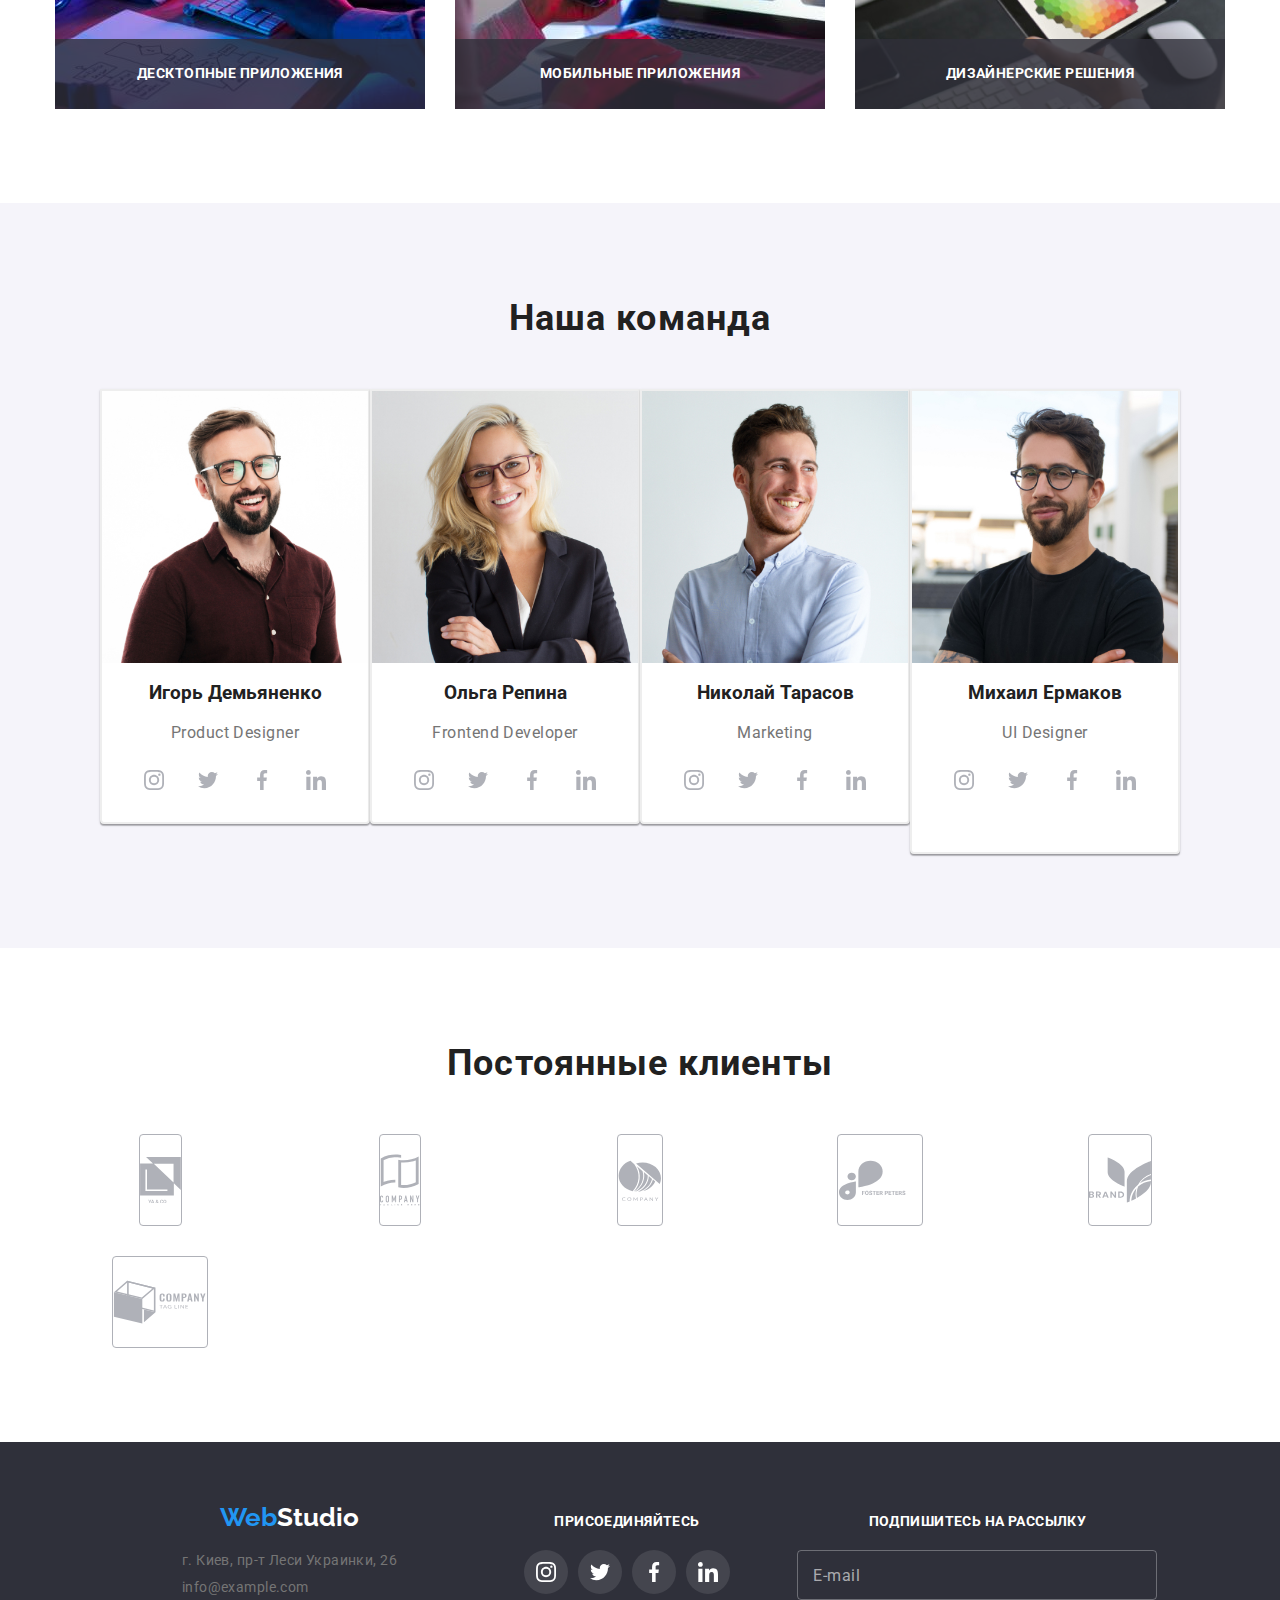
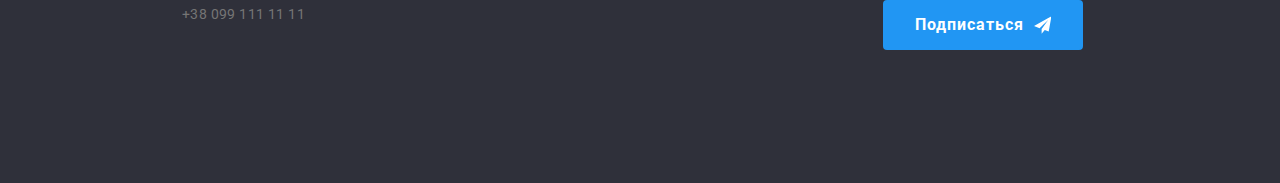
==== commit 7a708164: "1" ====
--- a/index.html
+++ b/index.html
@@ -323,7 +323,7 @@
                     </ul>
                 </div>
                     
-            </section>-->
+            </section>
             <section class="client">
                 <div class="container">
                     <h2 class="main-title">Постоянные клиенты</h2>
@@ -379,7 +379,7 @@
         <div class="container footer">
             <div class="card-footer">
                 <a class="logo-basement" href="index.html">Web<span class="logo-footer">Studio</span></a>
-                  <address class="site-nav">
+                  <address>
                     <div class="footer-address">
                         <p class="site-nav-footer__link ">г. Киев, пр-т Леси Украинки, 26</p>
                         <ul class="footer-contact">
--- a/css/style.min.css
+++ b/css/style.min.css
@@ -1,2 +1,2 @@
-/*! modern-normalize v1.0.0 | MIT License | https://github.com/sindresorhus/modern-normalize */*,::after,::before{box-sizing:border-box}:root{-moz-tab-size:4;tab-size:4}html{line-height:1.15;-webkit-text-size-adjust:100%}body{margin:0}body{font-family:system-ui, -apple-system, 'Segoe UI', Roboto, Helvetica, Arial, sans-serif, 'Apple Color Emoji', 'Segoe UI Emoji'}hr{height:0;color:inherit}abbr[title]{text-decoration:underline dotted}b,strong{font-weight:bolder}code,kbd,pre,samp{font-family:ui-monospace, SFMono-Regular, Consolas, 'Liberation Mono', Menlo, monospace;font-size:1em}small{font-size:80%}sub,sup{font-size:75%;line-height:0;position:relative;vertical-align:baseline}sub{bottom:-.25em}sup{top:-.5em}table{text-indent:0;border-color:inherit}button,input,optgroup,select,textarea{font-family:inherit;font-size:100%;line-height:1.15;margin:0}button,select{text-transform:none}[type=button],[type=reset],[type=submit],button{-webkit-appearance:button}::-moz-focus-inner{border-style:none;padding:0}:-moz-focusring{outline:1px dotted ButtonText}:-moz-ui-invalid{box-shadow:none}legend{padding:0}progress{vertical-align:baseline}::-webkit-inner-spin-button,::-webkit-outer-spin-button{height:auto}[type=search]{-webkit-appearance:textfield;outline-offset:-2px}::-webkit-search-decoration{-webkit-appearance:none}::-webkit-file-upload-button{-webkit-appearance:button;font:inherit}summary{display:list-item}:root{--text-color: #757575;--logo-color: #2196f3;--list-color: #ffffff;--title-color: #2f303a;--peculiarity-color: #212121;--user-color: #f5f4fa;--animation: 250ms ease-in;--time-transition: cubic-bezier(0.4, 0, 0.2, 1)}*,*::before,*::after{box-sizing:border-box}body{background:var(--list-color);font-family:Roboto, sans-serif;max-height:100vh;overflow:auto}header{border-bottom:1px solid #ECECEC}img{display:block;width:100%;height:auto}@media screen and (max-width: 320px){img{max-width:100%}}@media screen and (min-width: 768px){img{width:100%}}a{text-decoration:none;color:var(--logo-color)}a:active{color:var(--logo-color, #2196f3)}ul{margin-top:0;margin-bottom:0;padding-left:0;list-style:none;color:var(--peculiarity-color, #212121)}h3{margin-top:0}.container{width:100%;padding:0 15px 0 15px;margin-left:auto;margin-right:auto}@media screen and (min-width: 480px){.container{max-width:480px}}@media screen and (min-width: 768px){.container{max-width:768px}}@media screen and (min-width: 1200px){.container{max-width:1200px}}.logo-nav{display:flex}.logo{padding-top:24px;padding-bottom:25px;width:145px;font-weight:bold;font-size:26px;line-height:1.19;font-family:Raleway;color:var(--logo-color)}@media screen and (max-width: 320px) and (min-width: 480px){.logo{font-size:24px;line-height:1.16;letter-spacing:0.03em;padding-top:16px;padding-bottom:16px}}@media screen and (min-width: 767px){.logo{margin-right:88px}}@media screen and (min-width: 1200px){.logo{margin-right:93px}}.logo-basement{display:inline-block;margin-bottom:20px;width:145px;font-weight:bold;font-size:26px;line-height:1.19;font-family:Raleway}.logo-footer{color:var(--list-color)}.logo-header{color:#000}.nav{display:inline-flex;flex-direction:row}@media screen and (max-width: 767.98px){.site-nav__item{display:none}}.site-nav__link-current::after{content:'';position:absolute;bottom:0;left:0;width:100%;height:4px;background-color:var(--logo-color);border-radius:2px}@media screen and (max-width: 767px){.site-nav__link-current::after{display:none}}.site-nav{display:flex;flex-direction:row;align-items:center;padding-left:0;margin-left:auto;margin-right:auto}@media screen and (min-width: 320px), (min-width: 480px){.site-nav{flex-direction:row;align-items:center;padding-left:0;margin-left:auto;margin-right:auto}}.site-nav__contact{justify-content:flex-end;margin-left:auto}@media screen and (max-width: 767px){.site-nav__contact{display:none}}.site-nav__item:not(:last-child){margin-right:50px;position:relative}.site-nav__item:first-child{margin-left:93px;position:relative}.site-nav__contact:not(:last-child){margin-right:50px;margin-left:auto}@media screen and (min-width: 767.89px){.site-nav__contact:not(:last-child){margin-bottom:10px;margin-right:0px}}@media screen and (min-width: 1200px){.site-nav__contact:not(:last-child){margin-right:50px}}.site-nav__link,.contact-header__link{display:flex;padding-top:32px;padding-bottom:32px;font-style:normal;text-decoration:none;font-weight:500;font-size:14px;line-height:1.14;letter-spacing:0.02em;align-items:center;color:var(--text-color);transition:color 250ms var(--time-transition)}.site-nav__link:hover,.site-nav__link:focus,.contact-header__link:hover,.contact-header__link:focus{animation-name:changeColor, changeTextTransform;animation-duration:3000ms}@keyframes changeTextTransform{0%{text-transform:uppercase}}.site-nav__link:hover,.site-nav__link:focus,.contact-header__link:hover,.contact-header__link:focus{color:var(--logo-color)}@media screen and (min-width: 1200px){.site-nav__link,.contact-header__link{padding-top:32px;padding-bottom:32px}}.site-nav__link:hover,.site-nav__link:focus{color:var(--logo-color)}.contact-header__link:hover,.contact-header__link:focus{color:var(--logo-color)}.site-nav__link-current{color:var(--logo-color)}.envelope,.smartphone{margin-right:10px;display:inline-flex;fill:#afb1b8;transition:fill 250ms var(--time-transition)}.contact-header{display:inline-flex;justify-self:flex-end;margin-left:auto;float:right}@media screen and (min-width: 768px){.contact-header{display:block}}@media screen and (min-width: 1200px){.contact-header{display:flex;align-items:baseline}}@media screen and (max-width: 767.89px){.contact-header__link{font-weight:500;font-size:24px;line-height:1.16;letter-spacing:0.02em}}.contact-header__link:hover .envelope,.contact-header__link:focus .envelope{fill:var(--logo-color)}.contact-header__link:hover .smartphone,.contact-header__link:focus .smartphone{fill:var(--logo-color)}.site-nav .footer-address{color:var(--list-color);white-space:nowrap}.footer-contact__item{padding-left:0;margin-bottom:9px}.site-nav-footer__link{margin-bottom:9px;font-style:normal;text-decoration:none;font-size:14px;line-height:1.14;color:var(--text-color);letter-spacing:0.03em;transition:color 250ms var(--time-transition)}.site-nav-footer__link:hover,.site-nav-footer__link:focus{color:var(--logo-color)}.mobile-btn{position:relative;height:40px;width:40px;background-color:transparent;border:none;display:flex;z-index:102;overflow:auto;padding:10px;margin-top:22px}.mobile-btn .icon-close{display:none}@media screen and (min-width: 768px){.mobile-btn{display:none}}.mobile-btn.is-open .icon-close{display:block;position:fixed;fill:var(--logo-color)}.mobile-btn.is-open .icon-menu{display:none}.menu{display:none;position:absolute;top:0%;left:0;height:100vh;width:100vw;padding:48px 40px}.menu.is-open{display:block;position:fixed;display:flex;flex-direction:column;justify-content:space-between;background-color:#fff}@media screen and (min-width: 767px){.menu.is-open body{max-height:100vh;display:none;overflow:hidden}}@media screen and (max-width: 766px){.menu .menu{display:block;display:flex;overflow:auto;top:0;left:0;height:0;padding:0}}@media screen and (min-width: 768px){.menu .social__wrap{display:none}}.menu .menu-list{margin-top:0;margin-bottom:0}.menu .social__list{margin:0;flex-direction:row;align-items:center;justify-content:center}.menu .social__links{font-style:normal;font-weight:500;font-size:18px;line-height:1.2;letter-spacing:0.02em;color:var(--logo-color)}.menu .social__item:not(:last-child):after{content:"";top:0;right:0;width:100%;border-right:1px solid rgba(33,33,33,0.2);margin-left:10px}.menu .social__item:not(:last-child){margin-right:10px}.menu .social__item .social__links{font-weight:500;font-size:14px;line-height:1.22;letter-spacing:0.02em;color:var(--logo-color)}@media screen and (max-width: 320px){.menu .social__item .social__links{font-size:12px}}.mobile-nav{display:flex;flex-wrap:wrap;padding-left:0;justify-content:center;flex-direction:column}.mobile-nav__link{font-weight:500;font-size:40px;line-height:1.17;letter-spacing:0.02em;color:var(----peculiarity-color)}.menu__link--active{color:var(--logo-color)}.mobile-nav__item:not(:last-child){margin-bottom:35px}.mobile-contact{display:flex;flex-wrap:wrap;padding-left:0;justify-content:center;flex-direction:column;margin-bottom:64px}.mobile-contact__item{height:40px;left:40px;top:562px;font-style:normal;font-weight:500;font-size:34px;line-height:1.1;letter-spacing:0.02em}.mobile-mail{font-style:normal;font-weight:500;font-size:24px;line-height:28px;letter-spacing:0.02em;color:#757575}.mobile-contact__item:not(:last-child){margin-bottom:32px}footer{padding:60px 0 60px 0;margin-top:0;background:var(--title-color, #2f303a)}address{font-style:normal}.footer{display:flex;flex-direction:row;align-items:baseline;justify-content:space-between}@media screen and (min-width: 320px){.footer{display:block;align-items:baseline;text-align:center;justify-content:center}}@media screen and (min-width: 1200px){.footer{display:flex;align-items:baseline}}@media screen and (min-width: 320px){address{text-align:center}}@media screen and (min-width: 1200px){.footer-contact{text-align:left}}.card-footer{flex-basis:calc((50% - 45px) / 2);display:block}@media screen and (min-width: 768px){.card-footer{flex-basis:calc((50% - 45px) / 1);display:flex;flex-direction:column;align-items:center}}.sosial{width:206px;height:80px;display:inline-flex;flex-basis:calc((50% - 45px) / 2)}@media screen and (min-width: 320px), (min-width: 480px){.sosial{display:flex;flex-direction:column;align-items:center;margin-bottom:60px;margin-right:0}}@media screen and (min-width: 768px){.sosial{display:inline-flex;justify-content:center;margin-bottom:0;margin-right:auto}}@media screen and (min-width: 1200px){.sosial{display:block;margin-right:100px}}.footer-list{text-transform:uppercase;color:var(--list-color);font-weight:bold;font-size:14px;line-height:1.14;letter-spacing:0.03em;margin-bottom:20px}.social-footer__icon{width:20px;height:20px;fill:var(--list-color)}.social-footer{display:inline-flex;padding-left:0;width:206px;height:44px}.social-footer__link{display:flex;justify-content:center;align-items:center;width:44px;height:44px;border-radius:50%;background-color:rgba(255,255,255,0.1);transition:background-color 250ms var(--time-transition),fill 250ms var(--time-transition)}.social-footer__item+.social-footer__item{margin-left:10px}.social-footer__link:hover,.social-footer__link:focus{background-color:var(--logo-color)}button{border-color:transparent;margin-top:0;margin-bottom:0;padding:10px 32px;border-radius:4px;text-align:center}.pointer{cursor:pointer;width:200px;left:700px;top:430px}.stydio-button{font-weight:bold;font-size:16px;line-height:1.87;letter-spacing:0.06em;color:var(--list-color);background-color:var(--logo-color);font-family:inherit;align-items:center;text-align:center;white-space:nowrap;border-radius:4px;transition:box-shadow 250ms var(--time-transition)}.stydio-button:hover,.stydio-button:focus{background-color:#e76f60}@media screen and (min-width: 320px){.stydio-button{padding:10px}}.stydio-button:hover,.stydio-button:focus{box-shadow:0px 4px 4px rgba(0,0,0,0.15)}.section{padding:94px 0 94px 0}.portfolio-button__element{flex-direction:column;font-weight:500;font-size:16px;line-height:1.6;text-align:center;letter-spacing:0.03em;transition:color 250ms var(--time-transition),background-color 250ms var(--time-transition),box-shadow 250ms var(--time-transition)}.portfolio-button__element:hover{box-shadow:0 0 10px 0 #3498db inset, 0 0 10px 4px #3498db;background:#18614f;transform:translateY(2px)}.portfolio-button__element:focus{box-shadow:0 0 10px 0 #3498db inset, 0 0 10px 4px #3498db;background:#18614f;transform:translateY(2px)}.portfolio-button__element:focus{border-radius:4px;color:var(--main-background)}.portfolio-button__element:active{border-radius:4px;color:var(--main-background)}.portfolio-button__element:hover{border-radius:4px;color:var(--main-background)}.portfolio-button{display:flex;justify-content:center;margin-left:auto;margin-right:auto;margin-bottom:50px;padding-left:0}.portfolio-button__all{background-color:#2196f3;color:#fff;box-shadow:0px 3px 1px rgba(0,0,0,0.1),0px 1px 2px rgba(0,0,0,0.08),0px 2px 2px rgba(0,0,0,0.12)}.portfolio-button__elementt:not(:last-child){margin-right:8px}.portfolio-button__item:not(:last-child){margin-right:8px}.portfolio-button__element:focus,.portfolio-button__element:hover{background:var(--logo-color);border-radius:4px;color:var(--list-color);box-shadow:0px 3px 1px rgba(0,0,0,0.1),0px 1px 2px rgba(0,0,0,0.08),0px 2px 2px rgba(0,0,0,0.12)}h1{margin-bottom:0;text-align:center}.main{margin-top:0;margin-bottom:0;margin-left:auto;margin-right:auto;background:var(--title-color, #2f303a);padding:200px 0;text-align:center;max-width:1600px;background-image:linear-gradient(to right, rgba(47,48,58,0.4), rgba(47,48,58,0.4)),url(../images/фон.jpg);background-position:center;background-repeat:no-repeat;background-size:cover}@media screen and (min-width: 320px){.main{padding-top:110px;padding-bottom:110px;height:350px;background-image:url(/images/Header1х.jpg)}}@media screen and (min-width: 320px) and (min-device-pixel-ratio: 2), screen and (min-width: 320px) and (min-resolution: 192dpi), screen and (min-width: 320px) and (min-resolution: 2dppx){.main{background-image:linear-gradient(rgba(47,48,58,0.4), rgba(47,48,58,0.4)),url(/images/Header1х.jpg)}}@media screen and (min-width: 480px), (max-width: 767px){.main{padding-top:118px;padding-bottom:118px;height:400px;background-image:url(/images/Header1х.jpg)}}@media screen and (min-width: 480px) and (min-device-pixel-ratio: 2), (max-width: 767px) and (min-device-pixel-ratio: 2), screen and (min-width: 480px) and (min-resolution: 192dpi), (max-width: 767px) and (min-resolution: 192dpi), screen and (min-width: 480px) and (min-resolution: 2dppx), (max-width: 767px) and (min-resolution: 2dppx){.main{background-image:linear-gradient(rgba(47,48,58,0.4), rgba(47,48,58,0.4)),url(/images/Header1х.jpg)}}@media screen and (min-width: 768px) and (max-width: 968px){.main{background-image:url(/images/Header2х.jpg)}}@media screen and (min-width: 768px) and (max-width: 968px) and (min-device-pixel-ratio: 2), screen and (min-width: 768px) and (max-width: 968px) and (min-resolution: 192dpi), screen and (min-width: 768px) and (max-width: 968px) and (min-resolution: 2dppx){.main{background-image:linear-gradient(rgba(47,48,58,0.4), rgba(47,48,58,0.4)),url(/images/Header2х.jpg)}}@media screen and (min-width: 970px){.main{padding-top:200px;padding-bottom:200px;margin-right:auto;margin-left:auto;height:600px;background-image:linear-gradient(rgba(47,48,58,0.4), rgba(47,48,58,0.4)),url(/images/фон.jpg)}}@media screen and (min-width: 970px) and (min-device-pixel-ratio: 2), screen and (min-width: 970px) and (min-resolution: 192dpi), screen and (min-width: 970px) and (min-resolution: 2dppx){.main{background-image:linear-gradient(rgba(47,48,58,0.4), rgba(47,48,58,0.4)),url(/images/фон.jpg)}}.title{margin:auto;margin-bottom:30px;font-weight:900;font-size:44px;line-height:1.36;color:var(--list-color, white);letter-spacing:0.06em;text-align:center;text-transform:uppercase}@media screen and (min-width: 320px), (max-width: 767px){.title{font-weight:500;font-size:20px;line-height:1.61;text-align:center;letter-spacing:0.06em;margin-right:0;margin-left:0;padding:0}}@media screen and (min-width: 480px){.title{font-weight:900;font-size:26px;line-height:1.61;letter-spacing:0.06em}}@media screen and (min-width: 1200px){.title{font-weight:900;font-size:44px;line-height:1.37}}@media screen and (min-width: 320px){.content{width:200px;height:180px;margin-right:auto;margin-left:auto}}@media screen and (min-width: 480px), (min-width: 767.99px){.content{width:360px;height:164px;margin-right:auto;margin-left:auto}}@media screen and (min-width: 1200px){.content{width:696px;height:120px;margin-right:auto;margin-left:auto}}h2{margin-top:0;margin-bottom:0}.peculiarity-section{padding-top:94px;padding-bottom:94px}.list{display:flex;flex-wrap:wrap;padding-left:0;justify-content:center}.list__item{flex-basis:100%}@media screen and (min-width: 768px){.list__item{flex-basis:calc((100% - 90px) / 2);margin-right:30px}}@media screen and (min-width: 1200px){.list__item{flex-basis:calc((100% - 90px) / 4)}}@media screen and (min-width: 768px) and (max-width: 1199px){.list__item:nth-child(2n){margin-right:0}.list__item:nth-last-child(-n+2){margin-bottom:0}}@media screen and (min-width: 1200px){.list__item:nth-child(4n){margin-right:0}.list__item:nth-last-child(-n+4){margin-bottom:0}}.list__item:not(:last-child){margin-bottom:30px}.peculiarity{font-family:Roboto;font-style:normal;font-weight:bold;font-size:14px;line-height:1.14;color:var(--peculiarity-color, #212121);text-transform:uppercase;margin-top:0;margin-bottom:10px;letter-spacing:0.03em}p{margin-top:0;margin-bottom:16px;font-weight:normal;font-size:16px;line-height:1.19;color:var(--text-color);letter-spacing:0.03em}.list__item-text{font-style:normal;font-weight:normal;font-size:14px;line-height:1.71;letter-spacing:0.03em}.antena::before{content:'';display:block;height:120px;background-image:url(../images/icon/antenna.svg);background-size:70px;background-repeat:no-repeat;background-position:center;background-color:#f5f4fa;margin-bottom:30px}.clock::before{content:'';display:block;height:120px;background-image:url(../images/icon/clock.svg);background-size:70px;background-repeat:no-repeat;background-position:center;background-color:#f5f4fa;margin-bottom:30px}.diagram::before{content:'';display:block;height:120px;background-image:url(../images/icon/diagram.svg);background-size:70px;background-repeat:no-repeat;background-position:center;background-color:#f5f4fa;margin-bottom:30px}.astronaut::before{content:'';display:block;height:120px;background-image:url(../images/icon/astronaut.svg);background-size:70px;background-repeat:no-repeat;background-position:center;background-color:#f5f4fa;margin-bottom:30px}.visualization-section{padding-bottom:94px}@media screen and (max-width: 1199.98px){.visualization-section{display:none}}.main-title{margin-bottom:50px;font-weight:bold;font-size:36px;line-height:1.17;color:var(--peculiarity-color, #212121);text-align:center;letter-spacing:0.03em}.visualization{display:flex;padding-left:0}.visualization__item{position:relative;width:370px;height:294px}.visualization__item:not(:last-child){margin-right:30px}.visualization-item-element{position:absolute;top:100%;transform:translateY(-100%);width:370px;height:70px;display:flex;align-items:center;justify-content:center;background-color:rgba(47,48,58,0.8)}.visualization-item-element__text{color:var(--list-color);margin-bottom:0;font-weight:bold;font-size:14px;line-height:1.14;letter-spacing:0.03em;text-transform:uppercase}.user{background:var(--user-color, #f5f4fa);padding:94px 0 94px 0;margin-left:auto;margin-right:auto}.user-block{display:flex;flex-wrap:wrap;padding-left:0;justify-content:center}.user-block__item:not(:last-child){margin-bottom:30px}.user-block__item:last-child{margin-bottom:0}.user-block__item{flex-basis:100%;max-width:270px;width:270px;border-radius:0px 0px 4px 4px;border:2px solid #eeeeee;box-shadow:0px 1px 3px rgba(0,0,0,0.12),0px 1px 1px rgba(0,0,0,0.14),0px 2px 1px rgba(0,0,0,0.2);background-color:var(--list-color)}@media screen and (min-width: 768px){.user-block__item{flex-basis:calc((100% - 3 * 30px) / 2);margin-right:30px;max-width:270px}}@media screen and (min-width: 1200px){.user-block__item{flex-basis:calc((100% - 90px) / 4)}}@media screen and (min-width: 480px) and (max-width: 767px){.user-block__item{margin-bottom:30px}}@media screen and (min-width: 768px) and (max-width: 1199px){.user-block__item:nth-child(2n){margin-right:0}.user-block__item:nth-last-child(-n+2){margin-bottom:0}}@media screen and (min-width: 480px) and (max-width: 767px){.user-block__item:nth-last-child(-n+4){margin-bottom:0}}@media screen and (min-width: 1200px){.user-block__item:nth-child(4n){margin-right:0}.user-block__item:nth-last-child(-n+4){margin-bottom:0}}h3{margin-block-start:0em}.studio-card{padding:20px 24px;text-align:center}.social-icons{display:inline-flex;padding-left:0}.social-icons-link{display:flex;justify-content:center;align-items:center;width:44px;height:44px;border-radius:50%;background-color:#fff;transition:fill 250ms var(--time-transition),background-color 250ms var(--time-transition)}.social-icons__item+.social-icons__item{margin-left:10px}.social-icons-link:hover .social-icons-link__icon,.social-icons-link:focus .social-icons-link__icon{fill:var(--list-color)}.social-icons-link:hover,.social-icons-link:focus{background-color:var(--logo-color)}.social-icons-link__icon{fill:#afb1b8;width:20px;height:20px}.client{padding:94px 0 94px 0}.company{display:flex;flex-wrap:wrap;padding-left:0;margin-top:-30px;margin-left:-30px}.company-item{display:flex;align-items:center;justify-content:center;margin-top:30px;margin-left:30px;box-sizing:border-box}@media screen and (min-width: 320px){.company-item{flex-basis:calc((100% - 60px) / 2)}}@media screen and (min-width: 768px){.company-item{flex-basis:calc((100% - 90px) / 3)}}@media screen and (min-width: 1200px){.company-item{flex-basis:calc((100% - 180px) / 6)}}.company-link{border:1px solid #afb1b8;border-radius:4px;transition:border 250ms var(--time-transition)}.company-link:hover,.company-link:focus{border:1px solid var(--logo-color)}.company-link:hover .company-link__icon,.company-link:focus .company-link__icon{fill:var(--logo-color)}.company-link__icon{fill:#afb1b8;transition:fill 250ms var(--time-transition)}@media screen and (max-width: 768px){.main-title{font-size:28px;line-height:1.17}}.subscription{flex-basis:calc(50% - 15px)}@media screen and (min-width: 320px), (min-width: 480px){.subscription{display:block;text-align:center}}@media screen and (min-width: 768px){.subscription{margin-top:60px;margin-left:auto;margin-right:auto}}@media screen and (min-width: 1200px){.subscription{display:flex;align-items:baseline;margin:0;text-align:left}}.footer-input{height:50px;width:100%;margin:0;background-color:transparent;border:1px solid rgba(255,255,255,0.3);border-radius:4px;color:var(--text-color);padding-left:15px}@media screen and (min-width: 320px), (min-width: 480px){.footer-input{display:block;width:100%;margin-bottom:20px}}@media screen and (min-width: 768px){.footer-input{width:450px}}@media screen and (min-width: 1200px){.footer-input{display:inline-flex;width:360px;margin-bottom:0}}.footer-input::placeholder{font-size:16px;line-height:1.25;letter-spacing:0.03em;color:rgba(255,255,255,0.6)}.footer-submit-btn{margin-left:12px;display:inline-flex;justify-content:center;align-items:center}.footer-icon-send{margin-left:10px;fill:var(--list-color)}.gallery{display:flex;flex-wrap:wrap;padding-left:0;margin-top:-30px;margin-left:-30px}.gallery-item{width:100%;margin:15px;border-bottom-right-radius:5px;border-bottom-left-radius:5px;cursor:pointer;background-color:var(--list-color);border:1px solid #eeeeee;transition:box-shadow 250ms var(--time-transition),color 250ms var(--time-transition),background-color 250ms var(--time-transition)}@media screen and (min-width: 768px){.gallery-item{flex-basis:calc((100% - 4 * 15px) / 2)}}@media screen and (min-width: 1200px){.gallery-item{flex-basis:calc((100% - 6 * 15px) / 3)}}.gallery-item:hover{box-shadow:0px 1px 1px rgba(0,0,0,0.12),0px 4px 4px rgba(0,0,0,0.06),1px 4px 6px rgba(0,0,0,0.16)}.gallery-item__link:focus{box-shadow:0px 1px 1px rgba(0,0,0,0.12),0px 4px 4px rgba(0,0,0,0.06),1px 4px 6px rgba(0,0,0,0.16)}.gallery-item__link{display:block}.gallery-item-text:hover .gallery-overlay,.gallery-item__link:focus .gallery-overlay{transform:translateY(0)}.gallery-overlay{position:absolute;left:0;top:0;width:100%;height:100%;padding:63px 24px;font-style:normal;font-weight:normal;font-size:18px;line-height:1.5;letter-spacing:0.03em;color:var(--list-color);background-color:rgba(33,150,243,0.9);transform:translateY(101%);transition:var(--animation);transition-timing-function:var(--time-transition)}.gallery-item-text{position:relative;overflow:hidden}@media screen and (max-width: 375px){.gallery-item-text{font-size:14px;padding-top:30px}}.portfolio-card{border:1px solid #eeeeee;border-radius:5px;padding:20px 24px}.card-element{margin-top:0;margin-bottom:10px;font-weight:bold;font-size:18px;line-height:2;letter-spacing:0.06em;color:var(--peculiarity-color)}.backdrop{position:fixed;top:0;left:0;width:100%;height:100%;background-color:rgba(0,0,0,0.2);opacity:1;transition:opacity 250ms var(--time-transition)}.is-hidden{opacity:0;pointer-events:none}.is-hidden .modal{transform:translate(-50%, -50%) scale(0)}.modal{position:fixed;width:528px;height:581px;top:50%;left:50%;padding:40px;background-color:var(--list-color);box-shadow:0px 1px 3px rgba(0,0,0,0.12),0px 1px 1px rgba(0,0,0,0.14),0px 2px 1px rgba(0,0,0,0.2);border-radius:4px;transform:translate(-50%, -50%) scale(1);transition:transform 250ms var(--time-transition)}.close-icon{position:absolute;top:50%;left:50%;transform:translate(-50%, -50%)}.modal-text{margin-bottom:12px;color:var(--peculiarity-color);font-weight:700;font-size:20px;line-height:1.15;text-align:center;letter-spacing:0.03em}.modal-label{display:flex;flex-direction:column;margin-bottom:10px;color:var(--text-color);font-weight:400;font-size:12px;line-height:1.16;letter-spacing:0.01em}.modal-input-form{position:relative;margin-top:4px}.modal-input{width:100%;padding-left:45px;height:40px;margin:0;background-color:transparent;border:1px solid rgba(33,33,33,0.2);border-radius:4px;transition:outline 250ms var(--time-transition),border 250ms var(--time-transition)}.modal-icon{position:absolute;top:50%;left:15px;transform:translateY(-50%);fill:var(--peculiarity-color);transition:fill 250ms var(--time-transition)}.modal-input:focus+.modal-icon{fill:var(--logo-color)}.modal-input:focus{outline:transparent;border:1px solid var(--logo-color)}textarea.modal-input{resize:none;height:120px;padding:12px 16px}.modal-input::placeholder{font-weight:400;font-size:12px;line-height:1.16;letter-spacing:0.01em;color:rgba(117,117,117,0.5)}.modal-checkbox{-webkit-appearance:none;-moz-appearance:none;appearance:none}.modal-checkbox-form{display:flex;align-items:center;justify-content:center}.modal-checkbox-text{font-style:normal;font-weight:normal;font-size:14px;line-height:24px;letter-spacing:0.03em;color:var(--text-color)}@media screen and (min-width: 320px){.modal-checkbox-text{flex-wrap:wrap;font-size:10px}}@media screen and (min-width: 420px){.modal-checkbox-text{margin-left:0;font-size:12px;line-height:1.16}}@media screen and (min-width: 1200px){.modal-checkbox-text{display:flex;align-items:center;margin-left:8px;align-content:center;font-size:14px;line-height:1.71px}}.modal-checkbox-link{color:var(--logo-color);font-style:normal;font-weight:normal;font-size:14px;line-height:24px;letter-spacing:0.03em;text-decoration-line:underline}@media screen and (min-width: 320px){.modal-checkbox-link{margin-top:15px}}@media screen and (min-width: 420px){.modal-checkbox-link{margin-top:0}}@media screen and (min-width: 1200px){.modal-checkbox-link{margin-left:3px}}.modal-icon-checkbox{margin-right:7px;fill:transparent;background-color:transparent;border-radius:2px;border:2px solid #000;transition:background-color 250ms var(--time-transition),fill 250ms var(--time-transition),border 250ms var(--time-transition)}.modal-checkbox:focus+.modal-icon-checkbox{outline:3px solid var(--logo-color)}.modal-checkbox:checked+.modal-icon-checkbox{background-color:var(--logo-color);fill:var(--list-color);border:transparent}.modal-close-btn{position:absolute;width:30px;height:30px;right:8px;top:8px;cursor:pointer;background-color:var(--list-color);box-sizing:border-box;border:1px solid rgba(0,0,0,0.1);border-radius:50%;padding:0;transition:color 250ms var(--time-transition)}.modal-submit-btn{margin-top:30px;margin-left:124px;margin-right:124px;margin-bottom:40px}.modal-submit-btn,.footer-submit-btn{width:200px;height:50px;border:none;color:var(--list-color);font-weight:700;font-size:16px;line-height:1.88;letter-spacing:0.06em;cursor:pointer;background-color:var(--logo-color);border-radius:4px;transition:box-shadow 250ms var(--time-transition)}.modal-submit-btn:hover{box-shadow:0px 4px 4px rgba(0,0,0,0.15)}.modal-submit-btn:focus{box-shadow:0px 4px 4px rgba(0,0,0,0.15)}.close-icon{fill:currentColor;position:absolute;top:50%;left:50%;transform:translate(-50%, -50%)}.modal-close-btn:focus,.modal-close-btn:hover{color:var(--logo-color);outline:transparent}
+/*! modern-normalize v1.0.0 | MIT License | https://github.com/sindresorhus/modern-normalize */*,::after,::before{box-sizing:border-box}:root{-moz-tab-size:4;tab-size:4}html{line-height:1.15;-webkit-text-size-adjust:100%}body{margin:0}body{font-family:system-ui, -apple-system, 'Segoe UI', Roboto, Helvetica, Arial, sans-serif, 'Apple Color Emoji', 'Segoe UI Emoji'}hr{height:0;color:inherit}abbr[title]{text-decoration:underline dotted}b,strong{font-weight:bolder}code,kbd,pre,samp{font-family:ui-monospace, SFMono-Regular, Consolas, 'Liberation Mono', Menlo, monospace;font-size:1em}small{font-size:80%}sub,sup{font-size:75%;line-height:0;position:relative;vertical-align:baseline}sub{bottom:-.25em}sup{top:-.5em}table{text-indent:0;border-color:inherit}button,input,optgroup,select,textarea{font-family:inherit;font-size:100%;line-height:1.15;margin:0}button,select{text-transform:none}[type=button],[type=reset],[type=submit],button{-webkit-appearance:button}::-moz-focus-inner{border-style:none;padding:0}:-moz-focusring{outline:1px dotted ButtonText}:-moz-ui-invalid{box-shadow:none}legend{padding:0}progress{vertical-align:baseline}::-webkit-inner-spin-button,::-webkit-outer-spin-button{height:auto}[type=search]{-webkit-appearance:textfield;outline-offset:-2px}::-webkit-search-decoration{-webkit-appearance:none}::-webkit-file-upload-button{-webkit-appearance:button;font:inherit}summary{display:list-item}:root{--text-color: #757575;--logo-color: #2196f3;--list-color: #ffffff;--title-color: #2f303a;--peculiarity-color: #212121;--user-color: #f5f4fa;--animation: 250ms ease-in;--time-transition: cubic-bezier(0.4, 0, 0.2, 1)}*,*::before,*::after{box-sizing:border-box}body{background:var(--list-color);font-family:Roboto, sans-serif;max-height:100vh;overflow:auto}header{border-bottom:1px solid #ECECEC}img{display:block;width:100%;height:auto}@media screen and (max-width: 320px){img{max-width:100%}}@media screen and (min-width: 768px){img{width:100%}}a{text-decoration:none;color:var(--logo-color)}a:active{color:var(--logo-color, #2196f3)}ul{margin-top:0;margin-bottom:0;padding-left:0;list-style:none;color:var(--peculiarity-color, #212121)}h3{margin-top:0}.container{width:100%;padding:0 15px 0 15px;margin-left:auto;margin-right:auto}@media screen and (min-width: 480px){.container{max-width:480px}}@media screen and (min-width: 768px){.container{max-width:768px}}@media screen and (min-width: 1200px){.container{max-width:1200px}}.logo-nav{display:flex}.logo{padding-top:24px;padding-bottom:25px;width:145px;font-weight:bold;font-size:26px;line-height:1.19;font-family:Raleway;color:var(--logo-color)}@media screen and (max-width: 320px) and (min-width: 480px){.logo{font-size:24px;line-height:1.16;letter-spacing:0.03em;padding-top:16px;padding-bottom:16px}}@media screen and (min-width: 767px){.logo{margin-right:88px}}@media screen and (min-width: 1200px){.logo{margin-right:93px}}.logo-basement{display:inline-block;margin-bottom:20px;width:145px;font-weight:bold;font-size:26px;line-height:1.19;font-family:Raleway}.logo-footer{color:var(--list-color)}.logo-header{color:#000}.nav{display:inline-flex;flex-direction:row}@media screen and (max-width: 767.98px){.site-nav__item{display:none}}.site-nav__link-current::after{content:'';position:absolute;bottom:0;left:0;width:100%;height:4px;background-color:var(--logo-color);border-radius:2px}@media screen and (max-width: 767px){.site-nav__link-current::after{display:none}}.site-nav{display:flex;flex-direction:row;align-items:center;padding-left:0}@media screen and (min-width: 320px), (max-width: 767px){.site-nav{display:block;flex-direction:row;align-items:center;padding-left:0;margin-left:auto;margin-right:auto}}.site-nav__contact{justify-content:flex-end;margin-left:auto}@media screen and (max-width: 767px){.site-nav__contact{display:none}}.site-nav__item:not(:last-child){margin-right:50px;position:relative}.site-nav__item:first-child{margin-left:93px;position:relative}.site-nav__contact:not(:last-child){margin-right:50px;margin-left:auto}@media screen and (min-width: 767.89px){.site-nav__contact:not(:last-child){margin-bottom:10px;margin-right:0px}}@media screen and (min-width: 1200px){.site-nav__contact:not(:last-child){margin-right:50px}}.site-nav__link,.contact-header__link{display:flex;padding-top:32px;padding-bottom:32px;font-style:normal;text-decoration:none;font-weight:500;font-size:14px;line-height:1.14;letter-spacing:0.02em;align-items:center;color:var(--text-color);transition:color 250ms var(--time-transition)}.site-nav__link:hover,.site-nav__link:focus,.contact-header__link:hover,.contact-header__link:focus{animation-name:changeColor, changeTextTransform;animation-duration:3000ms}@keyframes changeTextTransform{0%{text-transform:uppercase}}.site-nav__link:hover,.site-nav__link:focus,.contact-header__link:hover,.contact-header__link:focus{color:var(--logo-color)}@media screen and (min-width: 1200px){.site-nav__link,.contact-header__link{padding-top:32px;padding-bottom:32px}}.site-nav__link:hover,.site-nav__link:focus{color:var(--logo-color)}.contact-header__link:hover,.contact-header__link:focus{color:var(--logo-color)}.site-nav__link-current{color:var(--logo-color)}.envelope,.smartphone{margin-right:10px;display:inline-flex;fill:#afb1b8;transition:fill 250ms var(--time-transition)}.contact-header{display:inline-flex;justify-self:flex-end;margin-left:auto;float:right}@media screen and (min-width: 768px){.contact-header{display:block}}@media screen and (min-width: 1200px){.contact-header{display:flex;align-items:baseline}}@media screen and (max-width: 767.89px){.contact-header__link{font-weight:500;font-size:24px;line-height:1.16;letter-spacing:0.02em}}.contact-header__link:hover .envelope,.contact-header__link:focus .envelope{fill:var(--logo-color)}.contact-header__link:hover .smartphone,.contact-header__link:focus .smartphone{fill:var(--logo-color)}.site-nav .footer-address{color:var(--list-color);white-space:nowrap}.footer-contact__item{padding-left:0;margin-bottom:9px}.site-nav-footer__link{margin-bottom:9px;font-style:normal;text-decoration:none;font-size:14px;line-height:1.14;color:var(--text-color);letter-spacing:0.03em;transition:color 250ms var(--time-transition)}.site-nav-footer__link:hover,.site-nav-footer__link:focus{color:var(--logo-color)}.mobile-btn{position:relative;height:40px;width:40px;background-color:transparent;border:none;display:flex;z-index:102;overflow:auto;padding:10px;margin-top:22px}.mobile-btn .icon-close{display:none}@media screen and (min-width: 768px){.mobile-btn{display:none}}.mobile-btn.is-open .icon-close{display:block;position:fixed;fill:var(--logo-color)}.mobile-btn.is-open .icon-menu{display:none}.menu{display:none;position:absolute;top:0%;left:0;height:100vh;width:100vw;padding:48px 40px}.menu.is-open{display:block;position:fixed;display:flex;flex-direction:column;justify-content:space-between;background-color:#fff}@media screen and (min-width: 767px){.menu.is-open body{max-height:100vh;display:none;overflow:hidden}}@media screen and (max-width: 766px){.menu .menu{display:block;display:flex;overflow:auto;top:0;left:0;height:0;padding:0}}@media screen and (min-width: 768px){.menu .social__wrap{display:none}}.menu .menu-list{margin-top:0;margin-bottom:0}.menu .social__list{margin:0;flex-direction:row;align-items:center;justify-content:center}.menu .social__links{font-style:normal;font-weight:500;font-size:18px;line-height:1.2;letter-spacing:0.02em;color:var(--logo-color)}.menu .social__item:not(:last-child):after{content:"";top:0;right:0;width:100%;border-right:1px solid rgba(33,33,33,0.2);margin-left:10px}.menu .social__item:not(:last-child){margin-right:10px}.menu .social__item .social__links{font-weight:500;font-size:14px;line-height:1.22;letter-spacing:0.02em;color:var(--logo-color)}@media screen and (max-width: 320px){.menu .social__item .social__links{font-size:12px}}.mobile-nav{display:flex;flex-wrap:wrap;padding-left:0;justify-content:center;flex-direction:column}.mobile-nav__link{font-weight:500;font-size:40px;line-height:1.17;letter-spacing:0.02em;color:var(----peculiarity-color)}.menu__link--active{color:var(--logo-color)}.mobile-nav__item:not(:last-child){margin-bottom:35px}.mobile-contact{display:flex;flex-wrap:wrap;padding-left:0;justify-content:center;flex-direction:column;margin-bottom:64px}.mobile-contact__item{height:40px;left:40px;top:562px;font-style:normal;font-weight:500;font-size:34px;line-height:1.1;letter-spacing:0.02em}.mobile-mail{font-style:normal;font-weight:500;font-size:24px;line-height:28px;letter-spacing:0.02em;color:#757575}.mobile-contact__item:not(:last-child){margin-bottom:32px}footer{padding:60px 0 60px 0;margin-top:0;background:var(--title-color, #2f303a)}address{font-style:normal}@media screen and (min-width: 768px), (max-width: 1199px){address{display:flex;flex-direction:column;justify-content:left}}.footer{display:flex;flex-direction:row;align-items:baseline;justify-content:space-between}@media screen and (min-width: 320px), (max-width: 767){.footer{display:block;align-items:baseline;text-align:center;justify-content:center;margin-bottom:30px}}@media screen and (min-width: 1200px){.footer{display:flex;align-items:baseline}}@media screen and (min-width: 320px){address{text-align:center;margin-bottom:60px}}@media screen and (min-width: 1200px){.footer-contact{text-align:left}}.card-footer{flex-basis:calc((50% - 45px) / 2);display:block}@media screen and (min-width: 320px), (max-width: 767){.card-footer{align-items:center}}@media screen and (min-width: 768px), (max-width: 1199px){.card-footer{flex-basis:calc((50% - 45px) / 1);display:flex;flex-direction:column;justify-content:left}}.sosial{width:206px;height:80px;display:inline-flex;flex-basis:calc((50% - 45px) / 2)}@media screen and (min-width: 320px), (max-width: 767){.sosial{display:flex;flex-direction:column;align-items:center;margin-bottom:60px;margin-right:0}}@media screen and (min-width: 768px), (max-width: 1199px){.sosial{display:inline-flex;justify-content:center;margin-bottom:0;margin-right:auto;justify-content:left}}@media screen and (min-width: 1200px){.sosial{display:block;margin-right:100px}}.footer-list{text-transform:uppercase;color:var(--list-color);font-weight:bold;font-size:14px;line-height:1.14;letter-spacing:0.03em;margin-bottom:20px}.social-footer__icon{width:20px;height:20px;fill:var(--list-color)}.social-footer{display:inline-flex;padding-left:0;width:206px;height:44px}@media screen and (min-width: 320px), (max-width: 767){.social-footer{align-items:center;margin-bottom:60px;margin-right:0}}@media screen and (min-width: 768px), (max-width: 1199px){.social-footer{display:inline-flex;margin-bottom:60px;margin-right:auto}}.social-footer__link{display:flex;justify-content:center;align-items:center;width:44px;height:44px;border-radius:50%;background-color:rgba(255,255,255,0.1);transition:background-color 250ms var(--time-transition),fill 250ms var(--time-transition)}.social-footer__item+.social-footer__item{margin-left:10px}.social-footer__link:hover,.social-footer__link:focus{background-color:var(--logo-color)}button{border-color:transparent;margin-top:0;margin-bottom:0;padding:10px 32px;border-radius:4px;text-align:center}.pointer{cursor:pointer;width:200px;left:700px;top:430px}.stydio-button{font-weight:bold;font-size:16px;line-height:1.87;letter-spacing:0.06em;color:var(--list-color);background-color:var(--logo-color);font-family:inherit;align-items:center;text-align:center;white-space:nowrap;border-radius:4px;transition:box-shadow 250ms var(--time-transition)}.stydio-button:hover,.stydio-button:focus{background-color:#e76f60}@media screen and (min-width: 320px){.stydio-button{padding:10px}}.stydio-button:hover,.stydio-button:focus{box-shadow:0px 4px 4px rgba(0,0,0,0.15)}.section{padding:94px 0 94px 0}.portfolio-button__element{flex-direction:column;font-weight:500;font-size:16px;line-height:1.6;text-align:center;letter-spacing:0.03em;transition:color 250ms var(--time-transition),background-color 250ms var(--time-transition),box-shadow 250ms var(--time-transition)}.portfolio-button__element:hover{box-shadow:0 0 10px 0 #3498db inset, 0 0 10px 4px #3498db;background:#18614f;transform:translateY(2px)}.portfolio-button__element:focus{box-shadow:0 0 10px 0 #3498db inset, 0 0 10px 4px #3498db;background:#18614f;transform:translateY(2px)}.portfolio-button__element:focus{border-radius:4px;color:var(--main-background)}.portfolio-button__element:active{border-radius:4px;color:var(--main-background)}.portfolio-button__element:hover{border-radius:4px;color:var(--main-background)}.portfolio-button{display:flex;justify-content:center;margin-left:auto;margin-right:auto;margin-bottom:50px;padding-left:0}.portfolio-button__all{background-color:#2196f3;color:#fff;box-shadow:0px 3px 1px rgba(0,0,0,0.1),0px 1px 2px rgba(0,0,0,0.08),0px 2px 2px rgba(0,0,0,0.12)}.portfolio-button__elementt:not(:last-child){margin-right:8px}.portfolio-button__item:not(:last-child){margin-right:8px}.portfolio-button__element:focus,.portfolio-button__element:hover{background:var(--logo-color);border-radius:4px;color:var(--list-color);box-shadow:0px 3px 1px rgba(0,0,0,0.1),0px 1px 2px rgba(0,0,0,0.08),0px 2px 2px rgba(0,0,0,0.12)}h1{margin-bottom:0;text-align:center}.main{margin-top:0;margin-bottom:0;margin-left:auto;margin-right:auto;background:var(--title-color, #2f303a);padding:200px 0;text-align:center;max-width:1600px;background-image:linear-gradient(to right, rgba(47,48,58,0.4), rgba(47,48,58,0.4)),url(../images/фон.jpg);background-position:center;background-repeat:no-repeat;background-size:cover}@media screen and (min-width: 320px){.main{padding-top:110px;padding-bottom:110px;height:350px;background-image:url(/images/Header1х.jpg)}}@media screen and (min-width: 320px) and (min-device-pixel-ratio: 2), screen and (min-width: 320px) and (min-resolution: 192dpi), screen and (min-width: 320px) and (min-resolution: 2dppx){.main{background-image:linear-gradient(rgba(47,48,58,0.4), rgba(47,48,58,0.4)),url(/images/Header1х.jpg)}}@media screen and (min-width: 480px), (max-width: 767px){.main{padding-top:118px;padding-bottom:118px;height:400px;background-image:url(/images/Header1х.jpg)}}@media screen and (min-width: 480px) and (min-device-pixel-ratio: 2), (max-width: 767px) and (min-device-pixel-ratio: 2), screen and (min-width: 480px) and (min-resolution: 192dpi), (max-width: 767px) and (min-resolution: 192dpi), screen and (min-width: 480px) and (min-resolution: 2dppx), (max-width: 767px) and (min-resolution: 2dppx){.main{background-image:linear-gradient(rgba(47,48,58,0.4), rgba(47,48,58,0.4)),url(/images/Header1х.jpg)}}@media screen and (min-width: 768px) and (max-width: 968px){.main{background-image:url(/images/Header2х.jpg)}}@media screen and (min-width: 768px) and (max-width: 968px) and (min-device-pixel-ratio: 2), screen and (min-width: 768px) and (max-width: 968px) and (min-resolution: 192dpi), screen and (min-width: 768px) and (max-width: 968px) and (min-resolution: 2dppx){.main{background-image:linear-gradient(rgba(47,48,58,0.4), rgba(47,48,58,0.4)),url(/images/Header2х.jpg)}}@media screen and (min-width: 970px){.main{padding-top:200px;padding-bottom:200px;margin-right:auto;margin-left:auto;height:600px;background-image:linear-gradient(rgba(47,48,58,0.4), rgba(47,48,58,0.4)),url(/images/фон.jpg)}}@media screen and (min-width: 970px) and (min-device-pixel-ratio: 2), screen and (min-width: 970px) and (min-resolution: 192dpi), screen and (min-width: 970px) and (min-resolution: 2dppx){.main{background-image:linear-gradient(rgba(47,48,58,0.4), rgba(47,48,58,0.4)),url(/images/фон.jpg)}}.title{margin:auto;margin-bottom:30px;font-weight:900;font-size:44px;line-height:1.36;color:var(--list-color, white);letter-spacing:0.06em;text-align:center;text-transform:uppercase}@media screen and (min-width: 320px), (max-width: 767px){.title{font-weight:500;font-size:20px;line-height:1.61;text-align:center;letter-spacing:0.06em;margin-right:0;margin-left:0;padding:0}}@media screen and (min-width: 480px){.title{font-weight:900;font-size:26px;line-height:1.61;letter-spacing:0.06em}}@media screen and (min-width: 1200px){.title{font-weight:900;font-size:44px;line-height:1.37}}@media screen and (min-width: 320px){.content{width:200px;height:180px;margin-right:auto;margin-left:auto}}@media screen and (min-width: 480px), (min-width: 767.99px){.content{width:360px;height:164px;margin-right:auto;margin-left:auto}}@media screen and (min-width: 1200px){.content{width:696px;height:120px;margin-right:auto;margin-left:auto}}h2{margin-top:0;margin-bottom:0}.peculiarity-section{padding-top:94px;padding-bottom:94px}.list{display:flex;flex-wrap:wrap;padding-left:0;justify-content:center}.list__item{flex-basis:100%}@media screen and (min-width: 768px){.list__item{flex-basis:calc((100% - 90px) / 2);margin-right:30px}}@media screen and (min-width: 1200px){.list__item{flex-basis:calc((100% - 90px) / 4)}}@media screen and (min-width: 768px) and (max-width: 1199px){.list__item:nth-child(2n){margin-right:0}.list__item:nth-last-child(-n+2){margin-bottom:0}}@media screen and (min-width: 1200px){.list__item:nth-child(4n){margin-right:0}.list__item:nth-last-child(-n+4){margin-bottom:0}}.list__item:not(:last-child){margin-bottom:30px}.peculiarity{font-family:Roboto;font-style:normal;font-weight:bold;font-size:14px;line-height:1.14;color:var(--peculiarity-color, #212121);text-transform:uppercase;margin-top:0;margin-bottom:10px;letter-spacing:0.03em}p{margin-top:0;margin-bottom:16px;font-weight:normal;font-size:16px;line-height:1.19;color:var(--text-color);letter-spacing:0.03em}.list__item-text{font-style:normal;font-weight:normal;font-size:14px;line-height:1.71;letter-spacing:0.03em}.antena::before{content:'';display:block;height:120px;background-image:url(../images/icon/antenna.svg);background-size:70px;background-repeat:no-repeat;background-position:center;background-color:#f5f4fa;margin-bottom:30px}.clock::before{content:'';display:block;height:120px;background-image:url(../images/icon/clock.svg);background-size:70px;background-repeat:no-repeat;background-position:center;background-color:#f5f4fa;margin-bottom:30px}.diagram::before{content:'';display:block;height:120px;background-image:url(../images/icon/diagram.svg);background-size:70px;background-repeat:no-repeat;background-position:center;background-color:#f5f4fa;margin-bottom:30px}.astronaut::before{content:'';display:block;height:120px;background-image:url(../images/icon/astronaut.svg);background-size:70px;background-repeat:no-repeat;background-position:center;background-color:#f5f4fa;margin-bottom:30px}.visualization-section{padding-bottom:94px}@media screen and (max-width: 1199.98px){.visualization-section{display:none}}.main-title{margin-bottom:50px;font-weight:bold;font-size:36px;line-height:1.17;color:var(--peculiarity-color, #212121);text-align:center;letter-spacing:0.03em}.visualization{display:flex;padding-left:0}.visualization__item{position:relative;width:370px;height:294px}.visualization__item:not(:last-child){margin-right:30px}.visualization-item-element{position:absolute;top:100%;transform:translateY(-100%);width:370px;height:70px;display:flex;align-items:center;justify-content:center;background-color:rgba(47,48,58,0.8)}.visualization-item-element__text{color:var(--list-color);margin-bottom:0;font-weight:bold;font-size:14px;line-height:1.14;letter-spacing:0.03em;text-transform:uppercase}.user{background:var(--user-color, #f5f4fa);padding:94px 0 94px 0;margin-left:auto;margin-right:auto}.user-block{display:flex;flex-wrap:wrap;padding-left:0;justify-content:center}.user-block__item:not(:last-child){margin-bottom:30px}.user-block__item:last-child{margin-bottom:0}.user-block__item{flex-basis:100%;max-width:270px;width:270px;border-radius:0px 0px 4px 4px;border:2px solid #eeeeee;box-shadow:0px 1px 3px rgba(0,0,0,0.12),0px 1px 1px rgba(0,0,0,0.14),0px 2px 1px rgba(0,0,0,0.2);background-color:var(--list-color)}@media screen and (min-width: 768px) and (max-width: 1199px){.user-block__item{flex-basis:calc((100% - 3 * 30px) / 2);margin-right:30px;max-width:270px}}@media screen and (min-width: 1200px){.user-block__item{flex-basis:calc((100% - 90px) / 4)}}@media screen and (min-width: 480px) and (max-width: 767px){.user-block__item{margin-bottom:30px}}h3{margin-block-start:0em}.studio-card{padding:20px 24px;text-align:center}.social-icons{display:inline-flex;padding-left:0}.social-icons-link{display:flex;justify-content:center;align-items:center;width:44px;height:44px;border-radius:50%;background-color:#fff;transition:fill 250ms var(--time-transition),background-color 250ms var(--time-transition)}.social-icons__item+.social-icons__item{margin-left:10px}.social-icons-link:hover .social-icons-link__icon,.social-icons-link:focus .social-icons-link__icon{fill:var(--list-color)}.social-icons-link:hover,.social-icons-link:focus{background-color:var(--logo-color)}.social-icons-link__icon{fill:#afb1b8;width:20px;height:20px}.client{padding:94px 0 94px 0}.company{display:flex;flex-wrap:wrap;padding-left:0;margin-top:-30px;margin-left:-30px}.company-item{display:flex;align-items:center;justify-content:center;margin-top:30px;margin-left:30px;box-sizing:border-box}@media screen and (min-width: 320px){.company-item{flex-basis:calc((100% - 60px) / 2)}}@media screen and (min-width: 768px){.company-item{flex-basis:calc((100% - 90px) / 3)}}@media screen and (min-width: 1200px){.company-item{flex-basis:calc((100% - 180px) / 6)}}.company-link{width:170px;height:92px;border:1px solid #afb1b8;border-radius:4px;transition:border 250ms var(--time-transition);display:flex;justify-content:center;align-items:center;border:1px solid #afb1b8;border-radius:4px;flex-basis:calc((100% - 180px) / 6);transition:border 250ms var(--time-transition)}@media screen and (min-width: 320px), (max-width: 767){.company-link{flex-basis:calc((100% - 60px) / 2);width:210px;border:1px solid #afb1b8;border-radius:4px}}@media screen and (min-width: 768px){.company-link{flex-basis:calc((100% - 90px) / 3)}}@media screen and (min-width: 1200px){.company-link{flex-basis:calc((100% - 180px) / 6)}}.company-link:hover,.company-link:focus{border:1px solid var(--logo-color)}.company-link:hover .company-link__icon,.company-link:focus .company-link__icon{fill:var(--logo-color)}.company-link__icon{fill:#afb1b8;transition:fill 250ms var(--time-transition);align-items:center}@media screen and (max-width: 768px){.main-title{font-size:28px;line-height:1.17}}.subscription{width:100%;flex-basis:calc(50% - 15px)}.footer-input{height:50px;width:350px;margin:0;background-color:transparent;border:1px solid rgba(255,255,255,0.3);border-radius:4px;color:var(--text-color);padding-left:15px}@media screen and (min-width: 320px), (max-width: 767px){.footer-input{display:block;width:450px;margin-bottom:20px}}@media screen and (min-width: 768px), (max-width: 1199px){.footer-input{justify-content:center;width:450px;margin-left:auto;margin-right:auto;margin-bottom:20px}}@media screen and (min-width: 1200px){.footer-input{display:inline-flex;width:360px;margin-bottom:0}}.footer-input::placeholder{font-size:16px;line-height:1.25;letter-spacing:0.03em;color:rgba(255,255,255,0.6)}.footer-submit-btn{margin-left:12px;display:inline-flex;justify-content:center;align-items:center}.footer-icon-send{margin-left:10px;fill:var(--list-color)}.gallery{display:flex;flex-wrap:wrap;padding-left:0;margin-top:-30px;margin-left:-30px}.gallery-item{width:100%;margin:15px;border-bottom-right-radius:5px;border-bottom-left-radius:5px;cursor:pointer;background-color:var(--list-color);border:1px solid #eeeeee;transition:box-shadow 250ms var(--time-transition),color 250ms var(--time-transition),background-color 250ms var(--time-transition)}@media screen and (min-width: 768px){.gallery-item{flex-basis:calc((100% - 4 * 15px) / 2)}}@media screen and (min-width: 1200px){.gallery-item{flex-basis:calc((100% - 6 * 15px) / 3)}}.gallery-item:hover{box-shadow:0px 1px 1px rgba(0,0,0,0.12),0px 4px 4px rgba(0,0,0,0.06),1px 4px 6px rgba(0,0,0,0.16)}.gallery-item__link:focus{box-shadow:0px 1px 1px rgba(0,0,0,0.12),0px 4px 4px rgba(0,0,0,0.06),1px 4px 6px rgba(0,0,0,0.16)}.gallery-item__link{display:block}.gallery-item-text:hover .gallery-overlay,.gallery-item__link:focus .gallery-overlay{transform:translateY(0)}.gallery-overlay{position:absolute;left:0;top:0;width:100%;height:100%;padding:63px 24px;font-style:normal;font-weight:normal;font-size:18px;line-height:1.5;letter-spacing:0.03em;color:var(--list-color);background-color:rgba(33,150,243,0.9);transform:translateY(101%);transition:var(--animation);transition-timing-function:var(--time-transition)}.gallery-item-text{position:relative;overflow:hidden}@media screen and (max-width: 375px){.gallery-item-text{font-size:14px;padding-top:30px}}.portfolio-card{border:1px solid #eeeeee;border-radius:5px;padding:20px 24px}.card-element{margin-top:0;margin-bottom:10px;font-weight:bold;font-size:18px;line-height:2;letter-spacing:0.06em;color:var(--peculiarity-color)}.backdrop{position:fixed;top:0;left:0;width:100%;height:100%;background-color:rgba(0,0,0,0.2);opacity:1;transition:opacity 250ms var(--time-transition)}.is-hidden{opacity:0;pointer-events:none}.is-hidden .modal{transform:translate(-50%, -50%) scale(0)}.modal{position:fixed;width:528px;height:581px;top:50%;left:50%;padding:40px;background-color:var(--list-color);box-shadow:0px 1px 3px rgba(0,0,0,0.12),0px 1px 1px rgba(0,0,0,0.14),0px 2px 1px rgba(0,0,0,0.2);border-radius:4px;transform:translate(-50%, -50%) scale(1);transition:transform 250ms var(--time-transition)}.close-icon{position:absolute;top:50%;left:50%;transform:translate(-50%, -50%)}.modal-text{margin-bottom:12px;color:var(--peculiarity-color);font-weight:700;font-size:20px;line-height:1.15;text-align:center;letter-spacing:0.03em}.modal-label{display:flex;flex-direction:column;margin-bottom:10px;color:var(--text-color);font-weight:400;font-size:12px;line-height:1.16;letter-spacing:0.01em}.modal-input-form{position:relative;margin-top:4px}.modal-input{width:100%;padding-left:45px;height:40px;margin:0;background-color:transparent;border:1px solid rgba(33,33,33,0.2);border-radius:4px;transition:outline 250ms var(--time-transition),border 250ms var(--time-transition)}.modal-icon{position:absolute;top:50%;left:15px;transform:translateY(-50%);fill:var(--peculiarity-color);transition:fill 250ms var(--time-transition)}.modal-input:focus+.modal-icon{fill:var(--logo-color)}.modal-input:focus{outline:transparent;border:1px solid var(--logo-color)}textarea.modal-input{resize:none;height:120px;padding:12px 16px}.modal-input::placeholder{font-weight:400;font-size:12px;line-height:1.16;letter-spacing:0.01em;color:rgba(117,117,117,0.5)}.modal-checkbox{-webkit-appearance:none;-moz-appearance:none;appearance:none}.modal-checkbox-form{display:flex;align-items:center;justify-content:center}.modal-checkbox-text{font-style:normal;font-weight:normal;font-size:14px;line-height:24px;letter-spacing:0.03em;color:var(--text-color)}@media screen and (min-width: 320px){.modal-checkbox-text{flex-wrap:wrap;font-size:10px}}@media screen and (min-width: 420px){.modal-checkbox-text{margin-left:0;font-size:12px;line-height:1.16}}@media screen and (min-width: 1200px){.modal-checkbox-text{display:flex;align-items:center;margin-left:8px;align-content:center;font-size:14px;line-height:1.71px}}.modal-checkbox-link{color:var(--logo-color);font-style:normal;font-weight:normal;font-size:14px;line-height:24px;letter-spacing:0.03em;text-decoration-line:underline}@media screen and (min-width: 320px){.modal-checkbox-link{margin-top:15px}}@media screen and (min-width: 420px){.modal-checkbox-link{margin-top:0}}@media screen and (min-width: 1200px){.modal-checkbox-link{margin-left:3px}}.modal-icon-checkbox{margin-right:7px;fill:transparent;background-color:transparent;border-radius:2px;border:2px solid #000;transition:background-color 250ms var(--time-transition),fill 250ms var(--time-transition),border 250ms var(--time-transition)}.modal-checkbox:focus+.modal-icon-checkbox{outline:3px solid var(--logo-color)}.modal-checkbox:checked+.modal-icon-checkbox{background-color:var(--logo-color);fill:var(--list-color);border:transparent}.modal-close-btn{position:absolute;width:30px;height:30px;right:8px;top:8px;cursor:pointer;background-color:var(--list-color);box-sizing:border-box;border:1px solid rgba(0,0,0,0.1);border-radius:50%;padding:0;transition:color 250ms var(--time-transition)}.modal-submit-btn{margin-top:30px;margin-left:124px;margin-right:124px;margin-bottom:40px}.modal-submit-btn,.footer-submit-btn{width:200px;height:50px;border:none;color:var(--list-color);font-weight:700;font-size:16px;line-height:1.88;letter-spacing:0.06em;cursor:pointer;background-color:var(--logo-color);border-radius:4px;transition:box-shadow 250ms var(--time-transition)}.modal-submit-btn:hover{box-shadow:0px 4px 4px rgba(0,0,0,0.15)}.modal-submit-btn:focus{box-shadow:0px 4px 4px rgba(0,0,0,0.15)}.close-icon{fill:currentColor;position:absolute;top:50%;left:50%;transform:translate(-50%, -50%)}.modal-close-btn:focus,.modal-close-btn:hover{color:var(--logo-color);outline:transparent}
 /*# sourceMappingURL=style.min.css.map */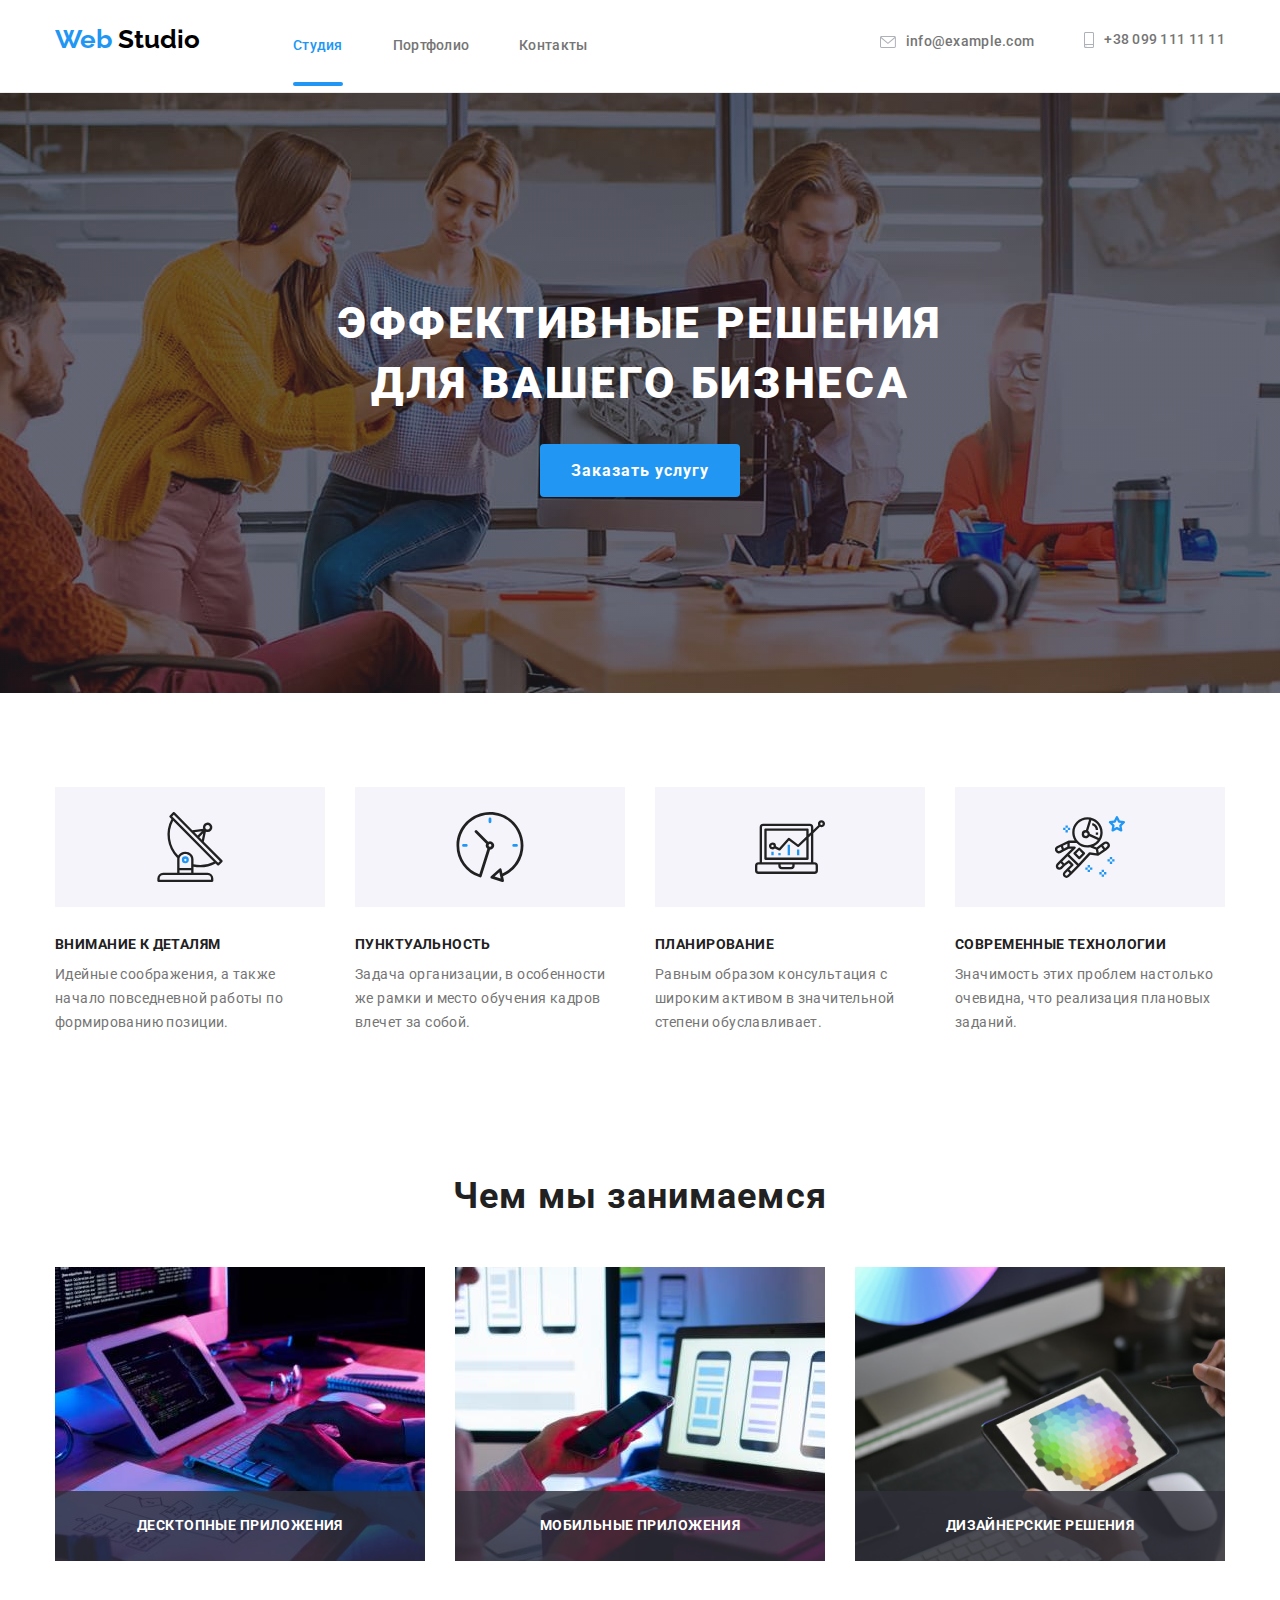
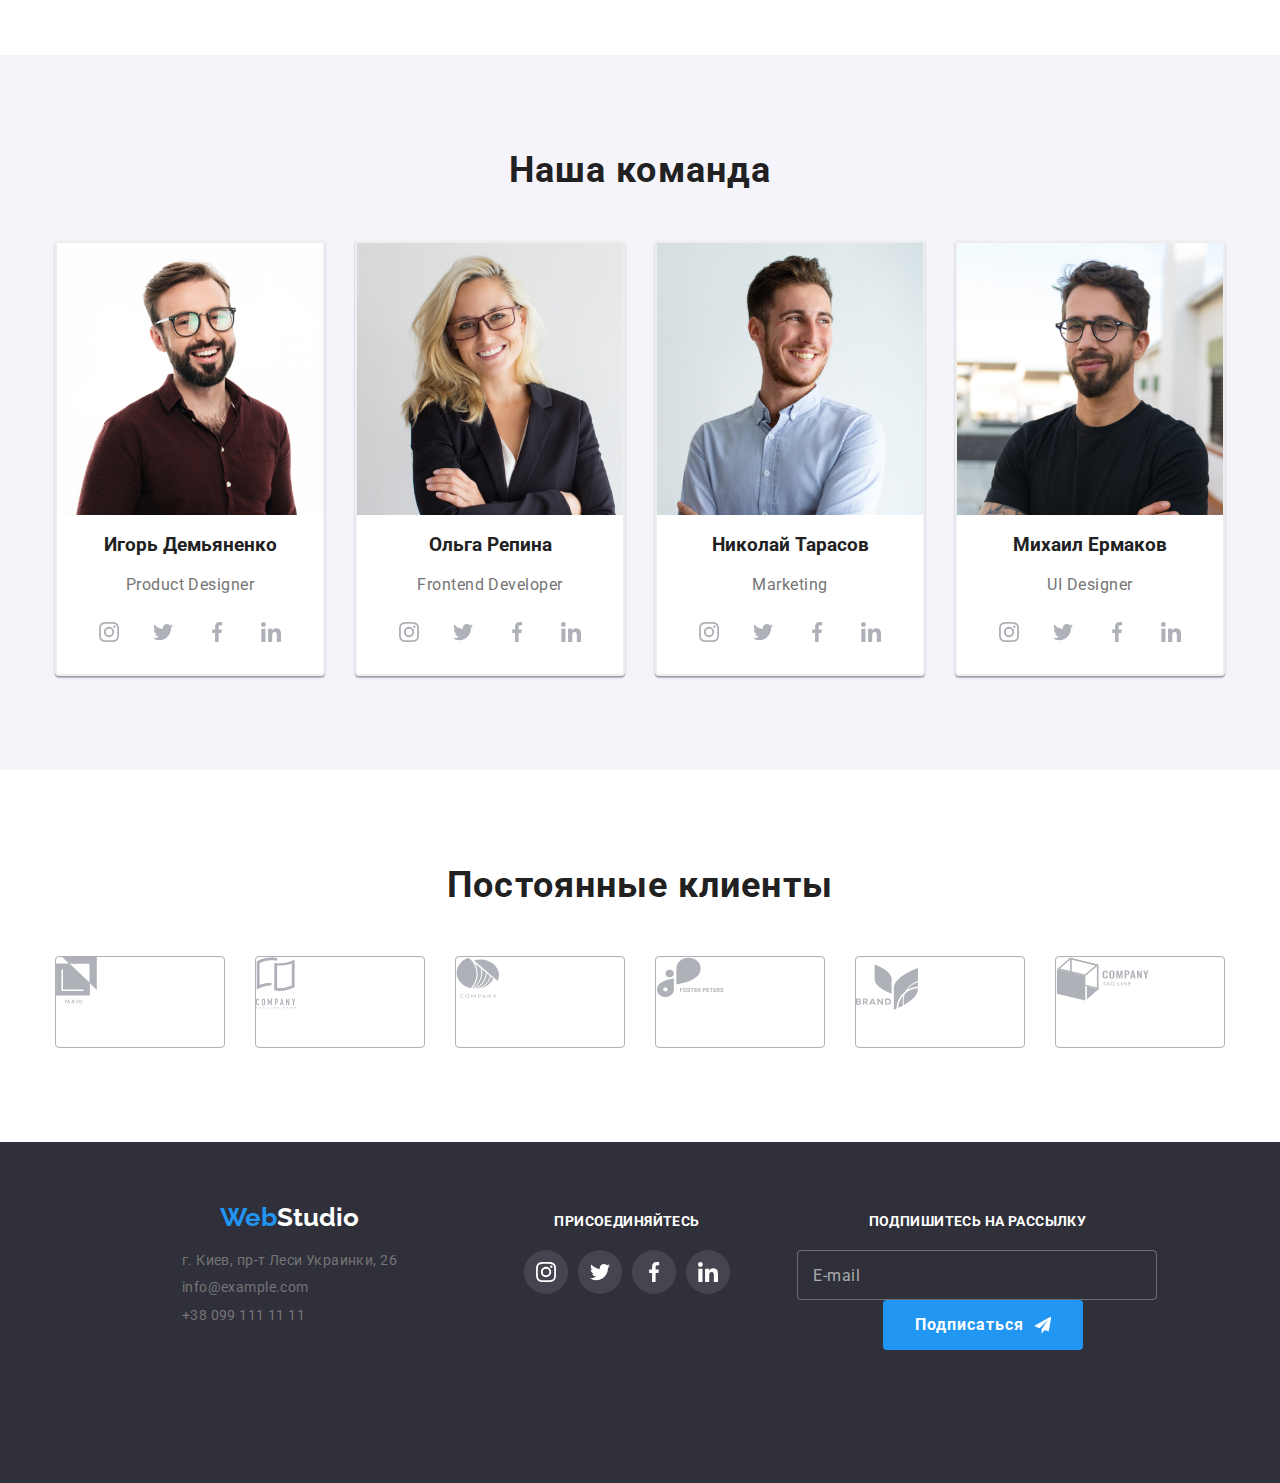
==== commit 98ac6362: "1" ====
--- a/index.html
+++ b/index.html
@@ -26,12 +26,12 @@
             </div>
             <div class="contact-header">
                 <ul class="site-nav contact-header">
-                    <li class="site-nav__contact"><a class="contact-header__link" href="mailto:info@example.com" >
+                    <li class="site-nav__contact"><a class="contact-header__link mail" href="mailto:info@example.com" >
                         <svg class="envelope" width="16" height="12">
                             <use href="./images/icons.svg#icon-envelope"></use>
                         </svg>
                         info@example.com</a></li>
-                    <li class="site-nav__contact"><a class="contact-header__link" href="tel:+380991111111">
+                    <li class="site-nav__contact"><a class="contact-header__link phone" href="tel:+380991111111">
                         <svg class="smartphone" width="10" height="16">
                             <use href="./images/icons.svg#icon-smartphone"></use>
                         </svg>+38 099 111 11 11</a></li>
--- a/css/style.min.css
+++ b/css/style.min.css
@@ -1,2 +1,2 @@
-/*! modern-normalize v1.0.0 | MIT License | https://github.com/sindresorhus/modern-normalize */*,::after,::before{box-sizing:border-box}:root{-moz-tab-size:4;tab-size:4}html{line-height:1.15;-webkit-text-size-adjust:100%}body{margin:0}body{font-family:system-ui, -apple-system, 'Segoe UI', Roboto, Helvetica, Arial, sans-serif, 'Apple Color Emoji', 'Segoe UI Emoji'}hr{height:0;color:inherit}abbr[title]{text-decoration:underline dotted}b,strong{font-weight:bolder}code,kbd,pre,samp{font-family:ui-monospace, SFMono-Regular, Consolas, 'Liberation Mono', Menlo, monospace;font-size:1em}small{font-size:80%}sub,sup{font-size:75%;line-height:0;position:relative;vertical-align:baseline}sub{bottom:-.25em}sup{top:-.5em}table{text-indent:0;border-color:inherit}button,input,optgroup,select,textarea{font-family:inherit;font-size:100%;line-height:1.15;margin:0}button,select{text-transform:none}[type=button],[type=reset],[type=submit],button{-webkit-appearance:button}::-moz-focus-inner{border-style:none;padding:0}:-moz-focusring{outline:1px dotted ButtonText}:-moz-ui-invalid{box-shadow:none}legend{padding:0}progress{vertical-align:baseline}::-webkit-inner-spin-button,::-webkit-outer-spin-button{height:auto}[type=search]{-webkit-appearance:textfield;outline-offset:-2px}::-webkit-search-decoration{-webkit-appearance:none}::-webkit-file-upload-button{-webkit-appearance:button;font:inherit}summary{display:list-item}:root{--text-color: #757575;--logo-color: #2196f3;--list-color: #ffffff;--title-color: #2f303a;--peculiarity-color: #212121;--user-color: #f5f4fa;--animation: 250ms ease-in;--time-transition: cubic-bezier(0.4, 0, 0.2, 1)}*,*::before,*::after{box-sizing:border-box}body{background:var(--list-color);font-family:Roboto, sans-serif;max-height:100vh;overflow:auto}header{border-bottom:1px solid #ECECEC}img{display:block;width:100%;height:auto}@media screen and (max-width: 320px){img{max-width:100%}}@media screen and (min-width: 768px){img{width:100%}}a{text-decoration:none;color:var(--logo-color)}a:active{color:var(--logo-color, #2196f3)}ul{margin-top:0;margin-bottom:0;padding-left:0;list-style:none;color:var(--peculiarity-color, #212121)}h3{margin-top:0}.container{width:100%;padding:0 15px 0 15px;margin-left:auto;margin-right:auto}@media screen and (min-width: 480px){.container{max-width:480px}}@media screen and (min-width: 768px){.container{max-width:768px}}@media screen and (min-width: 1200px){.container{max-width:1200px}}.logo-nav{display:flex}.logo{padding-top:24px;padding-bottom:25px;width:145px;font-weight:bold;font-size:26px;line-height:1.19;font-family:Raleway;color:var(--logo-color)}@media screen and (max-width: 320px) and (min-width: 480px){.logo{font-size:24px;line-height:1.16;letter-spacing:0.03em;padding-top:16px;padding-bottom:16px}}@media screen and (min-width: 767px){.logo{margin-right:88px}}@media screen and (min-width: 1200px){.logo{margin-right:93px}}.logo-basement{display:inline-block;margin-bottom:20px;width:145px;font-weight:bold;font-size:26px;line-height:1.19;font-family:Raleway}.logo-footer{color:var(--list-color)}.logo-header{color:#000}.nav{display:inline-flex;flex-direction:row}@media screen and (max-width: 767.98px){.site-nav__item{display:none}}.site-nav__link-current::after{content:'';position:absolute;bottom:0;left:0;width:100%;height:4px;background-color:var(--logo-color);border-radius:2px}@media screen and (max-width: 767px){.site-nav__link-current::after{display:none}}.site-nav{display:flex;flex-direction:row;align-items:center;padding-left:0}@media screen and (min-width: 320px), (max-width: 767px){.site-nav{display:block;flex-direction:row;align-items:center;padding-left:0;margin-left:auto;margin-right:auto}}.site-nav__contact{justify-content:flex-end;margin-left:auto}@media screen and (max-width: 767px){.site-nav__contact{display:none}}.site-nav__item:not(:last-child){margin-right:50px;position:relative}.site-nav__item:first-child{margin-left:93px;position:relative}.site-nav__contact:not(:last-child){margin-right:50px;margin-left:auto}@media screen and (min-width: 767.89px){.site-nav__contact:not(:last-child){margin-bottom:10px;margin-right:0px}}@media screen and (min-width: 1200px){.site-nav__contact:not(:last-child){margin-right:50px}}.site-nav__link,.contact-header__link{display:flex;padding-top:32px;padding-bottom:32px;font-style:normal;text-decoration:none;font-weight:500;font-size:14px;line-height:1.14;letter-spacing:0.02em;align-items:center;color:var(--text-color);transition:color 250ms var(--time-transition)}.site-nav__link:hover,.site-nav__link:focus,.contact-header__link:hover,.contact-header__link:focus{animation-name:changeColor, changeTextTransform;animation-duration:3000ms}@keyframes changeTextTransform{0%{text-transform:uppercase}}.site-nav__link:hover,.site-nav__link:focus,.contact-header__link:hover,.contact-header__link:focus{color:var(--logo-color)}@media screen and (min-width: 1200px){.site-nav__link,.contact-header__link{padding-top:32px;padding-bottom:32px}}.site-nav__link:hover,.site-nav__link:focus{color:var(--logo-color)}.contact-header__link:hover,.contact-header__link:focus{color:var(--logo-color)}.site-nav__link-current{color:var(--logo-color)}.envelope,.smartphone{margin-right:10px;display:inline-flex;fill:#afb1b8;transition:fill 250ms var(--time-transition)}.contact-header{display:inline-flex;justify-self:flex-end;margin-left:auto;float:right}@media screen and (min-width: 768px){.contact-header{display:block}}@media screen and (min-width: 1200px){.contact-header{display:flex;align-items:baseline}}@media screen and (max-width: 767.89px){.contact-header__link{font-weight:500;font-size:24px;line-height:1.16;letter-spacing:0.02em}}.contact-header__link:hover .envelope,.contact-header__link:focus .envelope{fill:var(--logo-color)}.contact-header__link:hover .smartphone,.contact-header__link:focus .smartphone{fill:var(--logo-color)}.site-nav .footer-address{color:var(--list-color);white-space:nowrap}.footer-contact__item{padding-left:0;margin-bottom:9px}.site-nav-footer__link{margin-bottom:9px;font-style:normal;text-decoration:none;font-size:14px;line-height:1.14;color:var(--text-color);letter-spacing:0.03em;transition:color 250ms var(--time-transition)}.site-nav-footer__link:hover,.site-nav-footer__link:focus{color:var(--logo-color)}.mobile-btn{position:relative;height:40px;width:40px;background-color:transparent;border:none;display:flex;z-index:102;overflow:auto;padding:10px;margin-top:22px}.mobile-btn .icon-close{display:none}@media screen and (min-width: 768px){.mobile-btn{display:none}}.mobile-btn.is-open .icon-close{display:block;position:fixed;fill:var(--logo-color)}.mobile-btn.is-open .icon-menu{display:none}.menu{display:none;position:absolute;top:0%;left:0;height:100vh;width:100vw;padding:48px 40px}.menu.is-open{display:block;position:fixed;display:flex;flex-direction:column;justify-content:space-between;background-color:#fff}@media screen and (min-width: 767px){.menu.is-open body{max-height:100vh;display:none;overflow:hidden}}@media screen and (max-width: 766px){.menu .menu{display:block;display:flex;overflow:auto;top:0;left:0;height:0;padding:0}}@media screen and (min-width: 768px){.menu .social__wrap{display:none}}.menu .menu-list{margin-top:0;margin-bottom:0}.menu .social__list{margin:0;flex-direction:row;align-items:center;justify-content:center}.menu .social__links{font-style:normal;font-weight:500;font-size:18px;line-height:1.2;letter-spacing:0.02em;color:var(--logo-color)}.menu .social__item:not(:last-child):after{content:"";top:0;right:0;width:100%;border-right:1px solid rgba(33,33,33,0.2);margin-left:10px}.menu .social__item:not(:last-child){margin-right:10px}.menu .social__item .social__links{font-weight:500;font-size:14px;line-height:1.22;letter-spacing:0.02em;color:var(--logo-color)}@media screen and (max-width: 320px){.menu .social__item .social__links{font-size:12px}}.mobile-nav{display:flex;flex-wrap:wrap;padding-left:0;justify-content:center;flex-direction:column}.mobile-nav__link{font-weight:500;font-size:40px;line-height:1.17;letter-spacing:0.02em;color:var(----peculiarity-color)}.menu__link--active{color:var(--logo-color)}.mobile-nav__item:not(:last-child){margin-bottom:35px}.mobile-contact{display:flex;flex-wrap:wrap;padding-left:0;justify-content:center;flex-direction:column;margin-bottom:64px}.mobile-contact__item{height:40px;left:40px;top:562px;font-style:normal;font-weight:500;font-size:34px;line-height:1.1;letter-spacing:0.02em}.mobile-mail{font-style:normal;font-weight:500;font-size:24px;line-height:28px;letter-spacing:0.02em;color:#757575}.mobile-contact__item:not(:last-child){margin-bottom:32px}footer{padding:60px 0 60px 0;margin-top:0;background:var(--title-color, #2f303a)}address{font-style:normal}@media screen and (min-width: 768px), (max-width: 1199px){address{display:flex;flex-direction:column;justify-content:left}}.footer{display:flex;flex-direction:row;align-items:baseline;justify-content:space-between}@media screen and (min-width: 320px), (max-width: 767){.footer{display:block;align-items:baseline;text-align:center;justify-content:center;margin-bottom:30px}}@media screen and (min-width: 1200px){.footer{display:flex;align-items:baseline}}@media screen and (min-width: 320px){address{text-align:center;margin-bottom:60px}}@media screen and (min-width: 1200px){.footer-contact{text-align:left}}.card-footer{flex-basis:calc((50% - 45px) / 2);display:block}@media screen and (min-width: 320px), (max-width: 767){.card-footer{align-items:center}}@media screen and (min-width: 768px), (max-width: 1199px){.card-footer{flex-basis:calc((50% - 45px) / 1);display:flex;flex-direction:column;justify-content:left}}.sosial{width:206px;height:80px;display:inline-flex;flex-basis:calc((50% - 45px) / 2)}@media screen and (min-width: 320px), (max-width: 767){.sosial{display:flex;flex-direction:column;align-items:center;margin-bottom:60px;margin-right:0}}@media screen and (min-width: 768px), (max-width: 1199px){.sosial{display:inline-flex;justify-content:center;margin-bottom:0;margin-right:auto;justify-content:left}}@media screen and (min-width: 1200px){.sosial{display:block;margin-right:100px}}.footer-list{text-transform:uppercase;color:var(--list-color);font-weight:bold;font-size:14px;line-height:1.14;letter-spacing:0.03em;margin-bottom:20px}.social-footer__icon{width:20px;height:20px;fill:var(--list-color)}.social-footer{display:inline-flex;padding-left:0;width:206px;height:44px}@media screen and (min-width: 320px), (max-width: 767){.social-footer{align-items:center;margin-bottom:60px;margin-right:0}}@media screen and (min-width: 768px), (max-width: 1199px){.social-footer{display:inline-flex;margin-bottom:60px;margin-right:auto}}.social-footer__link{display:flex;justify-content:center;align-items:center;width:44px;height:44px;border-radius:50%;background-color:rgba(255,255,255,0.1);transition:background-color 250ms var(--time-transition),fill 250ms var(--time-transition)}.social-footer__item+.social-footer__item{margin-left:10px}.social-footer__link:hover,.social-footer__link:focus{background-color:var(--logo-color)}button{border-color:transparent;margin-top:0;margin-bottom:0;padding:10px 32px;border-radius:4px;text-align:center}.pointer{cursor:pointer;width:200px;left:700px;top:430px}.stydio-button{font-weight:bold;font-size:16px;line-height:1.87;letter-spacing:0.06em;color:var(--list-color);background-color:var(--logo-color);font-family:inherit;align-items:center;text-align:center;white-space:nowrap;border-radius:4px;transition:box-shadow 250ms var(--time-transition)}.stydio-button:hover,.stydio-button:focus{background-color:#e76f60}@media screen and (min-width: 320px){.stydio-button{padding:10px}}.stydio-button:hover,.stydio-button:focus{box-shadow:0px 4px 4px rgba(0,0,0,0.15)}.section{padding:94px 0 94px 0}.portfolio-button__element{flex-direction:column;font-weight:500;font-size:16px;line-height:1.6;text-align:center;letter-spacing:0.03em;transition:color 250ms var(--time-transition),background-color 250ms var(--time-transition),box-shadow 250ms var(--time-transition)}.portfolio-button__element:hover{box-shadow:0 0 10px 0 #3498db inset, 0 0 10px 4px #3498db;background:#18614f;transform:translateY(2px)}.portfolio-button__element:focus{box-shadow:0 0 10px 0 #3498db inset, 0 0 10px 4px #3498db;background:#18614f;transform:translateY(2px)}.portfolio-button__element:focus{border-radius:4px;color:var(--main-background)}.portfolio-button__element:active{border-radius:4px;color:var(--main-background)}.portfolio-button__element:hover{border-radius:4px;color:var(--main-background)}.portfolio-button{display:flex;justify-content:center;margin-left:auto;margin-right:auto;margin-bottom:50px;padding-left:0}.portfolio-button__all{background-color:#2196f3;color:#fff;box-shadow:0px 3px 1px rgba(0,0,0,0.1),0px 1px 2px rgba(0,0,0,0.08),0px 2px 2px rgba(0,0,0,0.12)}.portfolio-button__elementt:not(:last-child){margin-right:8px}.portfolio-button__item:not(:last-child){margin-right:8px}.portfolio-button__element:focus,.portfolio-button__element:hover{background:var(--logo-color);border-radius:4px;color:var(--list-color);box-shadow:0px 3px 1px rgba(0,0,0,0.1),0px 1px 2px rgba(0,0,0,0.08),0px 2px 2px rgba(0,0,0,0.12)}h1{margin-bottom:0;text-align:center}.main{margin-top:0;margin-bottom:0;margin-left:auto;margin-right:auto;background:var(--title-color, #2f303a);padding:200px 0;text-align:center;max-width:1600px;background-image:linear-gradient(to right, rgba(47,48,58,0.4), rgba(47,48,58,0.4)),url(../images/фон.jpg);background-position:center;background-repeat:no-repeat;background-size:cover}@media screen and (min-width: 320px){.main{padding-top:110px;padding-bottom:110px;height:350px;background-image:url(/images/Header1х.jpg)}}@media screen and (min-width: 320px) and (min-device-pixel-ratio: 2), screen and (min-width: 320px) and (min-resolution: 192dpi), screen and (min-width: 320px) and (min-resolution: 2dppx){.main{background-image:linear-gradient(rgba(47,48,58,0.4), rgba(47,48,58,0.4)),url(/images/Header1х.jpg)}}@media screen and (min-width: 480px), (max-width: 767px){.main{padding-top:118px;padding-bottom:118px;height:400px;background-image:url(/images/Header1х.jpg)}}@media screen and (min-width: 480px) and (min-device-pixel-ratio: 2), (max-width: 767px) and (min-device-pixel-ratio: 2), screen and (min-width: 480px) and (min-resolution: 192dpi), (max-width: 767px) and (min-resolution: 192dpi), screen and (min-width: 480px) and (min-resolution: 2dppx), (max-width: 767px) and (min-resolution: 2dppx){.main{background-image:linear-gradient(rgba(47,48,58,0.4), rgba(47,48,58,0.4)),url(/images/Header1х.jpg)}}@media screen and (min-width: 768px) and (max-width: 968px){.main{background-image:url(/images/Header2х.jpg)}}@media screen and (min-width: 768px) and (max-width: 968px) and (min-device-pixel-ratio: 2), screen and (min-width: 768px) and (max-width: 968px) and (min-resolution: 192dpi), screen and (min-width: 768px) and (max-width: 968px) and (min-resolution: 2dppx){.main{background-image:linear-gradient(rgba(47,48,58,0.4), rgba(47,48,58,0.4)),url(/images/Header2х.jpg)}}@media screen and (min-width: 970px){.main{padding-top:200px;padding-bottom:200px;margin-right:auto;margin-left:auto;height:600px;background-image:linear-gradient(rgba(47,48,58,0.4), rgba(47,48,58,0.4)),url(/images/фон.jpg)}}@media screen and (min-width: 970px) and (min-device-pixel-ratio: 2), screen and (min-width: 970px) and (min-resolution: 192dpi), screen and (min-width: 970px) and (min-resolution: 2dppx){.main{background-image:linear-gradient(rgba(47,48,58,0.4), rgba(47,48,58,0.4)),url(/images/фон.jpg)}}.title{margin:auto;margin-bottom:30px;font-weight:900;font-size:44px;line-height:1.36;color:var(--list-color, white);letter-spacing:0.06em;text-align:center;text-transform:uppercase}@media screen and (min-width: 320px), (max-width: 767px){.title{font-weight:500;font-size:20px;line-height:1.61;text-align:center;letter-spacing:0.06em;margin-right:0;margin-left:0;padding:0}}@media screen and (min-width: 480px){.title{font-weight:900;font-size:26px;line-height:1.61;letter-spacing:0.06em}}@media screen and (min-width: 1200px){.title{font-weight:900;font-size:44px;line-height:1.37}}@media screen and (min-width: 320px){.content{width:200px;height:180px;margin-right:auto;margin-left:auto}}@media screen and (min-width: 480px), (min-width: 767.99px){.content{width:360px;height:164px;margin-right:auto;margin-left:auto}}@media screen and (min-width: 1200px){.content{width:696px;height:120px;margin-right:auto;margin-left:auto}}h2{margin-top:0;margin-bottom:0}.peculiarity-section{padding-top:94px;padding-bottom:94px}.list{display:flex;flex-wrap:wrap;padding-left:0;justify-content:center}.list__item{flex-basis:100%}@media screen and (min-width: 768px){.list__item{flex-basis:calc((100% - 90px) / 2);margin-right:30px}}@media screen and (min-width: 1200px){.list__item{flex-basis:calc((100% - 90px) / 4)}}@media screen and (min-width: 768px) and (max-width: 1199px){.list__item:nth-child(2n){margin-right:0}.list__item:nth-last-child(-n+2){margin-bottom:0}}@media screen and (min-width: 1200px){.list__item:nth-child(4n){margin-right:0}.list__item:nth-last-child(-n+4){margin-bottom:0}}.list__item:not(:last-child){margin-bottom:30px}.peculiarity{font-family:Roboto;font-style:normal;font-weight:bold;font-size:14px;line-height:1.14;color:var(--peculiarity-color, #212121);text-transform:uppercase;margin-top:0;margin-bottom:10px;letter-spacing:0.03em}p{margin-top:0;margin-bottom:16px;font-weight:normal;font-size:16px;line-height:1.19;color:var(--text-color);letter-spacing:0.03em}.list__item-text{font-style:normal;font-weight:normal;font-size:14px;line-height:1.71;letter-spacing:0.03em}.antena::before{content:'';display:block;height:120px;background-image:url(../images/icon/antenna.svg);background-size:70px;background-repeat:no-repeat;background-position:center;background-color:#f5f4fa;margin-bottom:30px}.clock::before{content:'';display:block;height:120px;background-image:url(../images/icon/clock.svg);background-size:70px;background-repeat:no-repeat;background-position:center;background-color:#f5f4fa;margin-bottom:30px}.diagram::before{content:'';display:block;height:120px;background-image:url(../images/icon/diagram.svg);background-size:70px;background-repeat:no-repeat;background-position:center;background-color:#f5f4fa;margin-bottom:30px}.astronaut::before{content:'';display:block;height:120px;background-image:url(../images/icon/astronaut.svg);background-size:70px;background-repeat:no-repeat;background-position:center;background-color:#f5f4fa;margin-bottom:30px}.visualization-section{padding-bottom:94px}@media screen and (max-width: 1199.98px){.visualization-section{display:none}}.main-title{margin-bottom:50px;font-weight:bold;font-size:36px;line-height:1.17;color:var(--peculiarity-color, #212121);text-align:center;letter-spacing:0.03em}.visualization{display:flex;padding-left:0}.visualization__item{position:relative;width:370px;height:294px}.visualization__item:not(:last-child){margin-right:30px}.visualization-item-element{position:absolute;top:100%;transform:translateY(-100%);width:370px;height:70px;display:flex;align-items:center;justify-content:center;background-color:rgba(47,48,58,0.8)}.visualization-item-element__text{color:var(--list-color);margin-bottom:0;font-weight:bold;font-size:14px;line-height:1.14;letter-spacing:0.03em;text-transform:uppercase}.user{background:var(--user-color, #f5f4fa);padding:94px 0 94px 0;margin-left:auto;margin-right:auto}.user-block{display:flex;flex-wrap:wrap;padding-left:0;justify-content:center}.user-block__item:not(:last-child){margin-bottom:30px}.user-block__item:last-child{margin-bottom:0}.user-block__item{flex-basis:100%;max-width:270px;width:270px;border-radius:0px 0px 4px 4px;border:2px solid #eeeeee;box-shadow:0px 1px 3px rgba(0,0,0,0.12),0px 1px 1px rgba(0,0,0,0.14),0px 2px 1px rgba(0,0,0,0.2);background-color:var(--list-color)}@media screen and (min-width: 768px) and (max-width: 1199px){.user-block__item{flex-basis:calc((100% - 3 * 30px) / 2);margin-right:30px;max-width:270px}}@media screen and (min-width: 1200px){.user-block__item{flex-basis:calc((100% - 90px) / 4)}}@media screen and (min-width: 480px) and (max-width: 767px){.user-block__item{margin-bottom:30px}}h3{margin-block-start:0em}.studio-card{padding:20px 24px;text-align:center}.social-icons{display:inline-flex;padding-left:0}.social-icons-link{display:flex;justify-content:center;align-items:center;width:44px;height:44px;border-radius:50%;background-color:#fff;transition:fill 250ms var(--time-transition),background-color 250ms var(--time-transition)}.social-icons__item+.social-icons__item{margin-left:10px}.social-icons-link:hover .social-icons-link__icon,.social-icons-link:focus .social-icons-link__icon{fill:var(--list-color)}.social-icons-link:hover,.social-icons-link:focus{background-color:var(--logo-color)}.social-icons-link__icon{fill:#afb1b8;width:20px;height:20px}.client{padding:94px 0 94px 0}.company{display:flex;flex-wrap:wrap;padding-left:0;margin-top:-30px;margin-left:-30px}.company-item{display:flex;align-items:center;justify-content:center;margin-top:30px;margin-left:30px;box-sizing:border-box}@media screen and (min-width: 320px){.company-item{flex-basis:calc((100% - 60px) / 2)}}@media screen and (min-width: 768px){.company-item{flex-basis:calc((100% - 90px) / 3)}}@media screen and (min-width: 1200px){.company-item{flex-basis:calc((100% - 180px) / 6)}}.company-link{width:170px;height:92px;border:1px solid #afb1b8;border-radius:4px;transition:border 250ms var(--time-transition);display:flex;justify-content:center;align-items:center;border:1px solid #afb1b8;border-radius:4px;flex-basis:calc((100% - 180px) / 6);transition:border 250ms var(--time-transition)}@media screen and (min-width: 320px), (max-width: 767){.company-link{flex-basis:calc((100% - 60px) / 2);width:210px;border:1px solid #afb1b8;border-radius:4px}}@media screen and (min-width: 768px){.company-link{flex-basis:calc((100% - 90px) / 3)}}@media screen and (min-width: 1200px){.company-link{flex-basis:calc((100% - 180px) / 6)}}.company-link:hover,.company-link:focus{border:1px solid var(--logo-color)}.company-link:hover .company-link__icon,.company-link:focus .company-link__icon{fill:var(--logo-color)}.company-link__icon{fill:#afb1b8;transition:fill 250ms var(--time-transition);align-items:center}@media screen and (max-width: 768px){.main-title{font-size:28px;line-height:1.17}}.subscription{width:100%;flex-basis:calc(50% - 15px)}.footer-input{height:50px;width:350px;margin:0;background-color:transparent;border:1px solid rgba(255,255,255,0.3);border-radius:4px;color:var(--text-color);padding-left:15px}@media screen and (min-width: 320px), (max-width: 767px){.footer-input{display:block;width:450px;margin-bottom:20px}}@media screen and (min-width: 768px), (max-width: 1199px){.footer-input{justify-content:center;width:450px;margin-left:auto;margin-right:auto;margin-bottom:20px}}@media screen and (min-width: 1200px){.footer-input{display:inline-flex;width:360px;margin-bottom:0}}.footer-input::placeholder{font-size:16px;line-height:1.25;letter-spacing:0.03em;color:rgba(255,255,255,0.6)}.footer-submit-btn{margin-left:12px;display:inline-flex;justify-content:center;align-items:center}.footer-icon-send{margin-left:10px;fill:var(--list-color)}.gallery{display:flex;flex-wrap:wrap;padding-left:0;margin-top:-30px;margin-left:-30px}.gallery-item{width:100%;margin:15px;border-bottom-right-radius:5px;border-bottom-left-radius:5px;cursor:pointer;background-color:var(--list-color);border:1px solid #eeeeee;transition:box-shadow 250ms var(--time-transition),color 250ms var(--time-transition),background-color 250ms var(--time-transition)}@media screen and (min-width: 768px){.gallery-item{flex-basis:calc((100% - 4 * 15px) / 2)}}@media screen and (min-width: 1200px){.gallery-item{flex-basis:calc((100% - 6 * 15px) / 3)}}.gallery-item:hover{box-shadow:0px 1px 1px rgba(0,0,0,0.12),0px 4px 4px rgba(0,0,0,0.06),1px 4px 6px rgba(0,0,0,0.16)}.gallery-item__link:focus{box-shadow:0px 1px 1px rgba(0,0,0,0.12),0px 4px 4px rgba(0,0,0,0.06),1px 4px 6px rgba(0,0,0,0.16)}.gallery-item__link{display:block}.gallery-item-text:hover .gallery-overlay,.gallery-item__link:focus .gallery-overlay{transform:translateY(0)}.gallery-overlay{position:absolute;left:0;top:0;width:100%;height:100%;padding:63px 24px;font-style:normal;font-weight:normal;font-size:18px;line-height:1.5;letter-spacing:0.03em;color:var(--list-color);background-color:rgba(33,150,243,0.9);transform:translateY(101%);transition:var(--animation);transition-timing-function:var(--time-transition)}.gallery-item-text{position:relative;overflow:hidden}@media screen and (max-width: 375px){.gallery-item-text{font-size:14px;padding-top:30px}}.portfolio-card{border:1px solid #eeeeee;border-radius:5px;padding:20px 24px}.card-element{margin-top:0;margin-bottom:10px;font-weight:bold;font-size:18px;line-height:2;letter-spacing:0.06em;color:var(--peculiarity-color)}.backdrop{position:fixed;top:0;left:0;width:100%;height:100%;background-color:rgba(0,0,0,0.2);opacity:1;transition:opacity 250ms var(--time-transition)}.is-hidden{opacity:0;pointer-events:none}.is-hidden .modal{transform:translate(-50%, -50%) scale(0)}.modal{position:fixed;width:528px;height:581px;top:50%;left:50%;padding:40px;background-color:var(--list-color);box-shadow:0px 1px 3px rgba(0,0,0,0.12),0px 1px 1px rgba(0,0,0,0.14),0px 2px 1px rgba(0,0,0,0.2);border-radius:4px;transform:translate(-50%, -50%) scale(1);transition:transform 250ms var(--time-transition)}.close-icon{position:absolute;top:50%;left:50%;transform:translate(-50%, -50%)}.modal-text{margin-bottom:12px;color:var(--peculiarity-color);font-weight:700;font-size:20px;line-height:1.15;text-align:center;letter-spacing:0.03em}.modal-label{display:flex;flex-direction:column;margin-bottom:10px;color:var(--text-color);font-weight:400;font-size:12px;line-height:1.16;letter-spacing:0.01em}.modal-input-form{position:relative;margin-top:4px}.modal-input{width:100%;padding-left:45px;height:40px;margin:0;background-color:transparent;border:1px solid rgba(33,33,33,0.2);border-radius:4px;transition:outline 250ms var(--time-transition),border 250ms var(--time-transition)}.modal-icon{position:absolute;top:50%;left:15px;transform:translateY(-50%);fill:var(--peculiarity-color);transition:fill 250ms var(--time-transition)}.modal-input:focus+.modal-icon{fill:var(--logo-color)}.modal-input:focus{outline:transparent;border:1px solid var(--logo-color)}textarea.modal-input{resize:none;height:120px;padding:12px 16px}.modal-input::placeholder{font-weight:400;font-size:12px;line-height:1.16;letter-spacing:0.01em;color:rgba(117,117,117,0.5)}.modal-checkbox{-webkit-appearance:none;-moz-appearance:none;appearance:none}.modal-checkbox-form{display:flex;align-items:center;justify-content:center}.modal-checkbox-text{font-style:normal;font-weight:normal;font-size:14px;line-height:24px;letter-spacing:0.03em;color:var(--text-color)}@media screen and (min-width: 320px){.modal-checkbox-text{flex-wrap:wrap;font-size:10px}}@media screen and (min-width: 420px){.modal-checkbox-text{margin-left:0;font-size:12px;line-height:1.16}}@media screen and (min-width: 1200px){.modal-checkbox-text{display:flex;align-items:center;margin-left:8px;align-content:center;font-size:14px;line-height:1.71px}}.modal-checkbox-link{color:var(--logo-color);font-style:normal;font-weight:normal;font-size:14px;line-height:24px;letter-spacing:0.03em;text-decoration-line:underline}@media screen and (min-width: 320px){.modal-checkbox-link{margin-top:15px}}@media screen and (min-width: 420px){.modal-checkbox-link{margin-top:0}}@media screen and (min-width: 1200px){.modal-checkbox-link{margin-left:3px}}.modal-icon-checkbox{margin-right:7px;fill:transparent;background-color:transparent;border-radius:2px;border:2px solid #000;transition:background-color 250ms var(--time-transition),fill 250ms var(--time-transition),border 250ms var(--time-transition)}.modal-checkbox:focus+.modal-icon-checkbox{outline:3px solid var(--logo-color)}.modal-checkbox:checked+.modal-icon-checkbox{background-color:var(--logo-color);fill:var(--list-color);border:transparent}.modal-close-btn{position:absolute;width:30px;height:30px;right:8px;top:8px;cursor:pointer;background-color:var(--list-color);box-sizing:border-box;border:1px solid rgba(0,0,0,0.1);border-radius:50%;padding:0;transition:color 250ms var(--time-transition)}.modal-submit-btn{margin-top:30px;margin-left:124px;margin-right:124px;margin-bottom:40px}.modal-submit-btn,.footer-submit-btn{width:200px;height:50px;border:none;color:var(--list-color);font-weight:700;font-size:16px;line-height:1.88;letter-spacing:0.06em;cursor:pointer;background-color:var(--logo-color);border-radius:4px;transition:box-shadow 250ms var(--time-transition)}.modal-submit-btn:hover{box-shadow:0px 4px 4px rgba(0,0,0,0.15)}.modal-submit-btn:focus{box-shadow:0px 4px 4px rgba(0,0,0,0.15)}.close-icon{fill:currentColor;position:absolute;top:50%;left:50%;transform:translate(-50%, -50%)}.modal-close-btn:focus,.modal-close-btn:hover{color:var(--logo-color);outline:transparent}
+/*! modern-normalize v1.0.0 | MIT License | https://github.com/sindresorhus/modern-normalize */*,::after,::before{box-sizing:border-box}:root{-moz-tab-size:4;tab-size:4}html{line-height:1.15;-webkit-text-size-adjust:100%}body{margin:0}body{font-family:system-ui, -apple-system, 'Segoe UI', Roboto, Helvetica, Arial, sans-serif, 'Apple Color Emoji', 'Segoe UI Emoji'}hr{height:0;color:inherit}abbr[title]{text-decoration:underline dotted}b,strong{font-weight:bolder}code,kbd,pre,samp{font-family:ui-monospace, SFMono-Regular, Consolas, 'Liberation Mono', Menlo, monospace;font-size:1em}small{font-size:80%}sub,sup{font-size:75%;line-height:0;position:relative;vertical-align:baseline}sub{bottom:-.25em}sup{top:-.5em}table{text-indent:0;border-color:inherit}button,input,optgroup,select,textarea{font-family:inherit;font-size:100%;line-height:1.15;margin:0}button,select{text-transform:none}[type=button],[type=reset],[type=submit],button{-webkit-appearance:button}::-moz-focus-inner{border-style:none;padding:0}:-moz-focusring{outline:1px dotted ButtonText}:-moz-ui-invalid{box-shadow:none}legend{padding:0}progress{vertical-align:baseline}::-webkit-inner-spin-button,::-webkit-outer-spin-button{height:auto}[type=search]{-webkit-appearance:textfield;outline-offset:-2px}::-webkit-search-decoration{-webkit-appearance:none}::-webkit-file-upload-button{-webkit-appearance:button;font:inherit}summary{display:list-item}:root{--text-color: #757575;--logo-color: #2196f3;--list-color: #ffffff;--title-color: #2f303a;--peculiarity-color: #212121;--user-color: #f5f4fa;--animation: 250ms ease-in;--time-transition: cubic-bezier(0.4, 0, 0.2, 1)}*,*::before,*::after{box-sizing:border-box}body{background:var(--list-color);font-family:Roboto, sans-serif;max-height:100vh;overflow:auto}header{border-bottom:1px solid #ECECEC}img{display:block;width:100%;height:auto}@media screen and (max-width: 320px){img{max-width:100%}}@media screen and (min-width: 768px){img{width:100%}}a{text-decoration:none;color:var(--logo-color)}a:active{color:var(--logo-color, #2196f3)}ul{margin-top:0;margin-bottom:0;padding-left:0;list-style:none;color:var(--peculiarity-color, #212121)}h3{margin-top:0}.container{width:100%;padding:0 15px 0 15px;margin-left:auto;margin-right:auto}@media screen and (min-width: 480px){.container{max-width:480px}}@media screen and (min-width: 768px){.container{max-width:768px}}@media screen and (min-width: 1200px){.container{max-width:1200px}}.logo-nav{display:flex}.logo{padding-top:24px;padding-bottom:25px;width:145px;font-weight:bold;font-size:26px;line-height:1.19;font-family:Raleway;color:var(--logo-color)}@media screen and (max-width: 320px) and (min-width: 480px){.logo{font-size:24px;line-height:1.16;letter-spacing:0.03em;padding-top:16px;padding-bottom:16px}}@media screen and (min-width: 767px){.logo{margin-right:88px}}@media screen and (min-width: 1200px){.logo{margin-right:93px}}.logo-basement{display:inline-block;margin-bottom:20px;width:145px;font-weight:bold;font-size:26px;line-height:1.19;font-family:Raleway}.logo-footer{color:var(--list-color)}.logo-header{color:#000}.nav{display:inline-flex;flex-direction:row}@media screen and (max-width: 767.98px){.site-nav__item{display:none}}.site-nav__link-current::after{content:'';position:absolute;bottom:0;left:0;width:100%;height:4px;background-color:var(--logo-color);border-radius:2px}@media screen and (max-width: 767px){.site-nav__link-current::after{display:none}}.site-nav{display:flex;flex-direction:row;align-items:center;padding-left:0}@media screen and (min-width: 320px) and (max-width: 767px){.site-nav{flex-direction:row;padding-left:0;margin-left:auto;margin-right:auto;height:60px}}@media screen and (min-width: 768px) and (max-width: 1199px){.site-nav{height:80px}}.site-nav__contact{justify-content:flex-end;margin-left:auto}@media screen and (max-width: 767px){.site-nav__contact{display:none}}.site-nav__item:not(:last-child){margin-right:50px;position:relative}.site-nav__item:first-child{margin-left:93px;position:relative}@media screen and (min-width: 320px), (max-width: 767px){.site-nav__item:first-child{margin-left:0}}.site-nav__contact:not(:last-child){margin-right:50px;margin-left:auto}@media screen and (min-width: 767.89px){.site-nav__contact:not(:last-child){margin-bottom:10px;margin-right:0px}}@media screen and (min-width: 1200px){.site-nav__contact:not(:last-child){margin-right:50px}}.site-nav__link,.contact-header__link{display:flex;padding-top:32px;padding-bottom:32px;font-style:normal;text-decoration:none;font-weight:500;font-size:14px;line-height:1.14;letter-spacing:0.02em;align-items:center;color:var(--text-color);transition:color 250ms var(--time-transition)}.site-nav__link:hover,.site-nav__link:focus,.contact-header__link:hover,.contact-header__link:focus{animation-name:changeColor, changeTextTransform;animation-duration:3000ms}@keyframes changeTextTransform{0%{text-transform:uppercase}}.site-nav__link:hover,.site-nav__link:focus,.contact-header__link:hover,.contact-header__link:focus{color:var(--logo-color)}@media screen and (min-width: 1200px){.site-nav__link,.contact-header__link{padding-top:32px;padding-bottom:32px}}.site-nav__link:hover,.site-nav__link:focus{color:var(--logo-color)}.contact-header__link:hover,.contact-header__link:focus{color:var(--logo-color)}.site-nav__link-current{color:var(--logo-color)}.envelope,.smartphone{margin-right:10px;display:inline-flex;fill:#afb1b8;transition:fill 250ms var(--time-transition)}.contact-header{display:inline-flex;justify-self:flex-end;margin-left:auto;float:right}@media screen and (min-width: 768px){.contact-header{display:block}}@media screen and (min-width: 1200px){.contact-header{display:flex;align-items:baseline}}@media screen and (min-width: 768px) and (max-width: 1199px){.contact-header__link{font-weight:500;font-size:12px;line-height:1.16;letter-spacing:0.02em}}@media screen and (min-width: 768px) and (max-width: 1199px){a.mail{padding-top:21px;padding-bottom:0}}@media screen and (min-width: 768px) and (max-width: 1199px){a.phone{padding-top:0;padding-bottom:21px}}.contact-header__link:hover .envelope,.contact-header__link:focus .envelope{fill:var(--logo-color)}.contact-header__link:hover .smartphone,.contact-header__link:focus .smartphone{fill:var(--logo-color)}.site-nav .footer-address{color:var(--list-color);white-space:nowrap}.footer-contact__item{padding-left:0;margin-bottom:9px}.site-nav-footer__link{margin-bottom:9px;font-style:normal;text-decoration:none;font-size:14px;line-height:1.14;color:var(--text-color);letter-spacing:0.03em;transition:color 250ms var(--time-transition)}.site-nav-footer__link:hover,.site-nav-footer__link:focus{color:var(--logo-color)}.mobile-btn{position:relative;height:40px;width:40px;background-color:transparent;border:none;display:flex;z-index:102;overflow:auto;padding:10px;margin-top:22px}.mobile-btn.is-open{position:fixed;top:8px;right:8px}.mobile-btn .icon-close{display:none}@media screen and (min-width: 768px){.mobile-btn{display:none}}.mobile-btn.is-open .icon-close{display:block;position:fixed;top:8px;right:8px;fill:var(--logo-color)}.mobile-btn.is-open .icon-menu{display:none}.menu{display:none;position:absolute;top:0%;left:0;height:100vh;width:100vw;padding:48px 40px}.menu.is-open{position:fixed;display:flex;flex-direction:column;justify-content:space-between;background-color:#fff}@media screen and (min-width: 767px){.menu.is-open body{max-height:100vh;display:none;overflow:hidden}}@media screen and (max-width: 766px){.menu .menu{display:block;display:flex;overflow:auto;top:0;left:0;height:0;padding:0}}@media screen and (min-width: 768px){.menu .social__wrap{display:none}}.menu .menu-list{margin-top:0;margin-bottom:0}.menu .social__list{margin:0;flex-direction:row;align-items:center;justify-content:center}.menu .social__links{font-style:normal;font-weight:500;font-size:18px;line-height:1.2;letter-spacing:0.02em;color:var(--logo-color)}.menu .social__item:not(:last-child):after{content:"";top:0;right:0;width:100%;border-right:1px solid rgba(33,33,33,0.2);margin-left:10px}.menu .social__item:not(:last-child){margin-right:10px}.menu .social__item .social__links{font-weight:500;font-size:14px;line-height:1.22;letter-spacing:0.02em;color:var(--logo-color)}@media screen and (max-width: 320px){.menu .social__item .social__links{font-size:12px}}.mobile-nav{display:flex;flex-wrap:wrap;padding-left:0;justify-content:center;flex-direction:column}.mobile-nav__link{font-weight:500;font-size:40px;line-height:1.17;letter-spacing:0.02em;color:var(----peculiarity-color)}.menu__link--active{color:var(--logo-color)}.mobile-nav__item:not(:last-child){margin-bottom:35px}.mobile-contact{display:flex;flex-wrap:wrap;padding-left:0;justify-content:center;flex-direction:column;margin-bottom:64px}.mobile-contact__item{height:40px;left:40px;top:562px;font-style:normal;font-weight:500;font-size:34px;line-height:1.1;letter-spacing:0.02em}.mobile-mail{font-style:normal;font-weight:500;font-size:24px;line-height:28px;letter-spacing:0.02em;color:#757575}.mobile-contact__item:not(:last-child){margin-bottom:32px}footer{padding:60px 0 60px 0;margin-top:0;background:var(--title-color, #2f303a)}address{font-style:normal}@media screen and (min-width: 768px), (max-width: 1199px){address{display:flex;flex-direction:column;justify-content:left}}.footer{display:flex;flex-direction:row;align-items:baseline;justify-content:space-between}@media screen and (min-width: 320px), (max-width: 767){.footer{display:block;align-items:baseline;text-align:center;justify-content:center;margin-bottom:30px}}@media screen and (min-width: 1200px){.footer{display:flex;align-items:baseline}}@media screen and (min-width: 320px){address{text-align:center;margin-bottom:60px}}@media screen and (min-width: 1200px){.footer-contact{text-align:left}}.card-footer{flex-basis:calc((50% - 45px) / 2);display:block}@media screen and (min-width: 320px), (max-width: 767){.card-footer{align-items:center}}@media screen and (min-width: 768px), (max-width: 1199px){.card-footer{flex-basis:calc((50% - 45px) / 1);display:flex;flex-direction:column;justify-content:left}}.sosial{width:206px;height:80px;display:inline-flex;flex-basis:calc((50% - 45px) / 2)}@media screen and (min-width: 320px), (max-width: 767){.sosial{display:flex;flex-direction:column;align-items:center;margin-bottom:60px;margin-right:0}}@media screen and (min-width: 768px), (max-width: 1199px){.sosial{display:inline-flex;justify-content:center;margin-bottom:0;margin-right:auto;justify-content:left}}@media screen and (min-width: 1200px){.sosial{display:block;margin-right:100px}}.footer-list{text-transform:uppercase;color:var(--list-color);font-weight:bold;font-size:14px;line-height:1.14;letter-spacing:0.03em;margin-bottom:20px}.social-footer__icon{width:20px;height:20px;fill:var(--list-color)}.social-footer{display:inline-flex;padding-left:0;width:206px;height:44px}@media screen and (min-width: 320px), (max-width: 767){.social-footer{align-items:center;margin-bottom:60px;margin-right:0}}@media screen and (min-width: 768px), (max-width: 1199px){.social-footer{display:inline-flex;margin-bottom:60px;margin-right:auto}}.social-footer__link{display:flex;justify-content:center;align-items:center;width:44px;height:44px;border-radius:50%;background-color:rgba(255,255,255,0.1);transition:background-color 250ms var(--time-transition),fill 250ms var(--time-transition)}.social-footer__item+.social-footer__item{margin-left:10px}.social-footer__link:hover,.social-footer__link:focus{background-color:var(--logo-color)}button{border-color:transparent;margin-top:0;margin-bottom:0;padding:10px 32px;border-radius:4px;text-align:center}.pointer{cursor:pointer;width:200px;left:700px;top:430px}.stydio-button{font-weight:bold;font-size:16px;line-height:1.87;letter-spacing:0.06em;color:var(--list-color);background-color:var(--logo-color);font-family:inherit;align-items:center;text-align:center;white-space:nowrap;border-radius:4px;transition:box-shadow 250ms var(--time-transition)}.stydio-button:hover,.stydio-button:focus{background-color:#e76f60}@media screen and (min-width: 320px){.stydio-button{padding:10px}}.stydio-button:hover,.stydio-button:focus{box-shadow:0px 4px 4px rgba(0,0,0,0.15)}.section{padding:94px 0 94px 0}.portfolio-button__element{flex-direction:column;font-weight:500;font-size:16px;line-height:1.6;text-align:center;letter-spacing:0.03em;transition:color 250ms var(--time-transition),background-color 250ms var(--time-transition),box-shadow 250ms var(--time-transition)}.portfolio-button__element:hover{box-shadow:0 0 10px 0 #3498db inset, 0 0 10px 4px #3498db;background:#18614f;transform:translateY(2px)}.portfolio-button__element:focus{box-shadow:0 0 10px 0 #3498db inset, 0 0 10px 4px #3498db;background:#18614f;transform:translateY(2px)}.portfolio-button__element:focus{border-radius:4px;color:var(--main-background)}.portfolio-button__element:active{border-radius:4px;color:var(--main-background)}.portfolio-button__element:hover{border-radius:4px;color:var(--main-background)}.portfolio-button{display:flex;justify-content:center;margin-left:auto;margin-right:auto;margin-bottom:50px;padding-left:0}@media screen and (min-width: 320px) and (max-width: 767px){.portfolio-button{flex-direction:row;flex-wrap:wrap;justify-content:start;margin-bottom:40px}}@media screen and (min-width: 768px){.portfolio-button{justify-content:center;margin-bottom:30px}}@media screen and (min-width: 320px) and (max-width: 767px){.portfolio-button__element{margin-bottom:15px}}.portfolio-button__all{background-color:#2196f3;color:#fff;box-shadow:0px 3px 1px rgba(0,0,0,0.1),0px 1px 2px rgba(0,0,0,0.08),0px 2px 2px rgba(0,0,0,0.12)}.portfolio-button__elementt:not(:last-child){margin-right:8px}.portfolio-button__item:not(:last-child){margin-right:8px}.portfolio-button__element:focus,.portfolio-button__element:hover{background:var(--logo-color);border-radius:4px;color:var(--list-color);box-shadow:0px 3px 1px rgba(0,0,0,0.1),0px 1px 2px rgba(0,0,0,0.08),0px 2px 2px rgba(0,0,0,0.12)}h1{margin-bottom:0;text-align:center}.main{margin-top:0;margin-bottom:0;margin-left:auto;margin-right:auto;background:var(--title-color, #2f303a);padding:200px 0;text-align:center;max-width:1600px;background-image:linear-gradient(to right, rgba(47,48,58,0.4), rgba(47,48,58,0.4)),url(../images/фон.jpg);background-position:center;background-repeat:no-repeat;background-size:cover}@media screen and (min-width: 320px){.main{padding-top:110px;padding-bottom:110px;height:350px;background-image:url(/images/Header1х.jpg)}}@media screen and (min-width: 320px) and (min-device-pixel-ratio: 2), screen and (min-width: 320px) and (min-resolution: 192dpi), screen and (min-width: 320px) and (min-resolution: 2dppx){.main{background-image:linear-gradient(rgba(47,48,58,0.4), rgba(47,48,58,0.4)),url(/images/Header1х.jpg)}}@media screen and (min-width: 480px), (max-width: 767px){.main{padding-top:118px;padding-bottom:118px;height:400px;background-image:url(/images/Header1х.jpg)}}@media screen and (min-width: 480px) and (min-device-pixel-ratio: 2), (max-width: 767px) and (min-device-pixel-ratio: 2), screen and (min-width: 480px) and (min-resolution: 192dpi), (max-width: 767px) and (min-resolution: 192dpi), screen and (min-width: 480px) and (min-resolution: 2dppx), (max-width: 767px) and (min-resolution: 2dppx){.main{background-image:linear-gradient(rgba(47,48,58,0.4), rgba(47,48,58,0.4)),url(/images/Header1х.jpg)}}@media screen and (min-width: 768px) and (max-width: 968px){.main{background-image:url(/images/Header2х.jpg)}}@media screen and (min-width: 768px) and (max-width: 968px) and (min-device-pixel-ratio: 2), screen and (min-width: 768px) and (max-width: 968px) and (min-resolution: 192dpi), screen and (min-width: 768px) and (max-width: 968px) and (min-resolution: 2dppx){.main{background-image:linear-gradient(rgba(47,48,58,0.4), rgba(47,48,58,0.4)),url(/images/Header2х.jpg)}}@media screen and (min-width: 970px){.main{padding-top:200px;padding-bottom:200px;margin-right:auto;margin-left:auto;height:600px;background-image:linear-gradient(rgba(47,48,58,0.4), rgba(47,48,58,0.4)),url(/images/фон.jpg)}}@media screen and (min-width: 970px) and (min-device-pixel-ratio: 2), screen and (min-width: 970px) and (min-resolution: 192dpi), screen and (min-width: 970px) and (min-resolution: 2dppx){.main{background-image:linear-gradient(rgba(47,48,58,0.4), rgba(47,48,58,0.4)),url(/images/фон.jpg)}}.title{width:696px;margin:auto;margin-bottom:30px;font-weight:900;font-size:44px;line-height:1.36;color:var(--list-color, white);letter-spacing:0.06em;text-align:center;text-transform:uppercase}@media screen and (min-width: 320px) and (max-width: 767px){.title{width:360px;font-weight:500;font-size:20px;line-height:1.61;text-align:center;letter-spacing:0.06em}}@media screen and (min-width: 768px) and (max-width: 1199px){.title{width:360px;font-weight:900;font-size:26px;line-height:1.61;letter-spacing:0.06em;text-align:center}}@media screen and (min-width: 1200px){.title{font-weight:900;font-size:44px;line-height:1.37}}h2{margin-top:0;margin-bottom:0}.peculiarity-section{padding-top:94px;padding-bottom:94px}.list{display:flex;flex-wrap:wrap;padding-left:0;justify-content:center}.list__item{flex-basis:100%}@media screen and (min-width: 768px){.list__item{flex-basis:calc((100% - 90px) / 2);margin-right:30px}}@media screen and (min-width: 1200px){.list__item{flex-basis:calc((100% - 90px) / 4)}}@media screen and (min-width: 768px) and (max-width: 1199px){.list__item:nth-child(2n){margin-right:0}.list__item:nth-last-child(-n+2){margin-bottom:0}}@media screen and (min-width: 1200px){.list__item:nth-child(4n){margin-right:0}.list__item:nth-last-child(-n+4){margin-bottom:0}}.list__item:not(:last-child){margin-bottom:30px}.peculiarity{font-family:Roboto;font-style:normal;font-weight:bold;font-size:14px;line-height:1.14;color:var(--peculiarity-color, #212121);text-transform:uppercase;margin-top:0;margin-bottom:10px;letter-spacing:0.03em}p{margin-top:0;margin-bottom:16px;font-weight:normal;font-size:16px;line-height:1.19;color:var(--text-color);letter-spacing:0.03em}.list__item-text{font-style:normal;font-weight:normal;font-size:14px;line-height:1.71;letter-spacing:0.03em}.antena::before{content:'';display:block;height:120px;background-image:url(../images/icon/antenna.svg);background-size:70px;background-repeat:no-repeat;background-position:center;background-color:#f5f4fa;margin-bottom:30px}.clock::before{content:'';display:block;height:120px;background-image:url(../images/icon/clock.svg);background-size:70px;background-repeat:no-repeat;background-position:center;background-color:#f5f4fa;margin-bottom:30px}.diagram::before{content:'';display:block;height:120px;background-image:url(../images/icon/diagram.svg);background-size:70px;background-repeat:no-repeat;background-position:center;background-color:#f5f4fa;margin-bottom:30px}.astronaut::before{content:'';display:block;height:120px;background-image:url(../images/icon/astronaut.svg);background-size:70px;background-repeat:no-repeat;background-position:center;background-color:#f5f4fa;margin-bottom:30px}.visualization-section{padding-bottom:94px}@media screen and (max-width: 1199.98px){.visualization-section{display:none}}.main-title{margin-bottom:50px;font-weight:bold;font-size:36px;line-height:1.17;color:var(--peculiarity-color, #212121);text-align:center;letter-spacing:0.03em}.visualization{display:flex;padding-left:0}.visualization__item{position:relative;width:370px;height:294px}.visualization__item:not(:last-child){margin-right:30px}.visualization-item-element{position:absolute;top:100%;transform:translateY(-100%);width:370px;height:70px;display:flex;align-items:center;justify-content:center;background-color:rgba(47,48,58,0.8)}.visualization-item-element__text{color:var(--list-color);margin-bottom:0;font-weight:bold;font-size:14px;line-height:1.14;letter-spacing:0.03em;text-transform:uppercase}.user{background:var(--user-color, #f5f4fa);padding:94px 0 94px 0;margin-left:auto;margin-right:auto}.user-block{display:flex;flex-wrap:wrap;padding-left:0;justify-content:center}.user-block__item:not(:last-child){margin-right:30px}.user-block__item{flex-basis:100%;max-width:270px;width:270px;border-radius:0px 0px 4px 4px;border:2px solid #eeeeee;box-shadow:0px 1px 3px rgba(0,0,0,0.12),0px 1px 1px rgba(0,0,0,0.14),0px 2px 1px rgba(0,0,0,0.2);background-color:var(--list-color)}@media screen and (min-width: 768px) and (max-width: 1199px){.user-block__item{flex-basis:calc((100% - 3 * 30px) / 2);margin-right:30px;margin-bottom:30px;max-width:270px}}@media screen and (min-width: 1200px){.user-block__item{flex-basis:calc((100% - 90px) / 4)}}@media screen and (min-width: 320px) and (max-width: 767px){.user-block__item{margin-bottom:30px;margin-right:30px}}h3{margin-block-start:0em}.studio-card{padding:20px 24px;text-align:center}.social-icons{display:inline-flex;padding-left:0}.social-icons-link{display:flex;justify-content:center;align-items:center;width:44px;height:44px;border-radius:50%;background-color:#fff;transition:fill 250ms var(--time-transition),background-color 250ms var(--time-transition)}.social-icons__item+.social-icons__item{margin-left:10px}.social-icons-link:hover .social-icons-link__icon,.social-icons-link:focus .social-icons-link__icon{fill:var(--list-color)}.social-icons-link:hover,.social-icons-link:focus{background-color:var(--logo-color)}.social-icons-link__icon{fill:#afb1b8;width:20px;height:20px}.client{padding:94px 0 94px 0}.company{display:flex;flex-wrap:wrap;padding-left:0;margin-top:-30px;margin-left:-30px}.company-item{display:flex;align-items:center;justify-content:center;margin-top:30px;margin-left:30px;box-sizing:border-box}@media screen and (min-width: 320px){.company-item{flex-basis:calc((100% - 60px) / 2)}}@media screen and (min-width: 768px){.company-item{flex-basis:calc((100% - 90px) / 3)}}@media screen and (min-width: 1200px){.company-item{flex-basis:calc((100% - 180px) / 6)}}.company-link{width:170px;height:92px;border:1px solid #afb1b8;border-radius:4px;transition:border 250ms var(--time-transition)}.company-link:hover,.company-link:focus{border:1px solid var(--logo-color)}.company-link:hover .company-link__icon,.company-link:focus .company-link__icon{fill:var(--logo-color)}.company-link__icon{fill:#afb1b8;transition:fill 250ms var(--time-transition)}@media screen and (max-width: 768px){.main-title{font-size:28px;line-height:1.17}}.subscription{display:block;width:100%;flex-basis:calc(50% - 15px)}.footer-input{height:50px;width:350px;margin:0;background-color:transparent;border:1px solid rgba(255,255,255,0.3);border-radius:4px;color:var(--text-color);padding-left:15px}@media screen and (min-width: 320px), (max-width: 767px){.footer-input{display:block;width:450px;margin-bottom:20px}}@media screen and (min-width: 768px), (max-width: 1199px){.footer-input{justify-content:center;width:450px;margin-left:auto;margin-right:auto;margin-bottom:20px}}@media screen and (min-width: 1200px){.footer-input{display:inline-flex;width:360px;margin-bottom:0}}.footer-input::placeholder{font-size:16px;line-height:1.25;letter-spacing:0.03em;color:rgba(255,255,255,0.6)}.footer-submit-btn{margin-left:12px;display:inline-flex;justify-content:center;align-items:center}.footer-icon-send{margin-left:10px;fill:var(--list-color)}.gallery{display:flex;flex-wrap:wrap;padding-left:0;margin-top:-30px;margin-left:-30px}.gallery-item{width:100%;margin:15px;border-bottom-right-radius:5px;border-bottom-left-radius:5px;cursor:pointer;background-color:var(--list-color);border:1px solid #eeeeee;transition:box-shadow 250ms var(--time-transition),color 250ms var(--time-transition),background-color 250ms var(--time-transition)}@media screen and (min-width: 768px){.gallery-item{flex-basis:calc((100% - 4 * 15px) / 2)}}@media screen and (min-width: 1200px){.gallery-item{flex-basis:calc((100% - 6 * 15px) / 3)}}.gallery-item:hover{box-shadow:0px 1px 1px rgba(0,0,0,0.12),0px 4px 4px rgba(0,0,0,0.06),1px 4px 6px rgba(0,0,0,0.16)}.gallery-item__link:focus{box-shadow:0px 1px 1px rgba(0,0,0,0.12),0px 4px 4px rgba(0,0,0,0.06),1px 4px 6px rgba(0,0,0,0.16)}.gallery-item__link{display:block}.gallery-item-text:hover .gallery-overlay,.gallery-item__link:focus .gallery-overlay{transform:translateY(0)}.gallery-overlay{position:absolute;left:0;top:0;width:100%;height:100%;padding:63px 24px;font-style:normal;font-weight:normal;font-size:18px;line-height:1.5;letter-spacing:0.03em;color:var(--list-color);background-color:rgba(33,150,243,0.9);transform:translateY(101%);transition:var(--animation);transition-timing-function:var(--time-transition)}.gallery-item-text{position:relative;overflow:hidden}@media screen and (max-width: 375px){.gallery-item-text{font-size:14px;padding-top:30px}}.portfolio-card{border:1px solid #eeeeee;border-radius:5px;padding:20px 24px}.card-element{margin-top:0;margin-bottom:10px;font-weight:bold;font-size:18px;line-height:2;letter-spacing:0.06em;color:var(--peculiarity-color)}.backdrop{position:fixed;top:0;left:0;width:100%;height:100%;background-color:rgba(0,0,0,0.2);opacity:1;transition-property:opacity;transition:opacity 250ms var(--time-transition)}@media screen and (max-width: 768px){.backdrop{padding:94px 15px;overflow-y:scroll}}.is-hidden{opacity:0;pointer-events:none}.is-hidden .modal{transform:translate(-50%, -50%) scale(0)}.modal{position:relative;width:528px;height:581px;top:50%;left:50%;padding:40px;background-color:var(--list-color);box-shadow:0px 1px 3px rgba(0,0,0,0.12),0px 1px 1px rgba(0,0,0,0.14),0px 2px 1px rgba(0,0,0,0.2);border-radius:4px;transform:translate(-50%, -50%) scale(1);transition:transform 250ms var(--time-transition)}@media screen and (min-width: 320px){.modal{width:450px}}@media screen and (min-width: 768px){.modal{position:absolute;top:50%;left:50%;transform:translate(-50%, -50%);width:450px}}@media screen and (min-width: 1200px){.modal{position:absolute;top:50%;left:50%;transform:translate(-50%, -50%);min-width:528px;min-height:581px}}@media screen and (max-width: 479px){.modal-form{padding:20px;padding-top:40px}}.close-icon{position:absolute;top:50%;left:50%;transform:translate(-50%, -50%)}.modal-text{margin-bottom:12px;color:var(--peculiarity-color);font-weight:700;font-size:20px;line-height:1.15;text-align:center;letter-spacing:0.03em}.modal-label{display:flex;flex-direction:column;margin-bottom:10px;color:var(--text-color);font-weight:400;font-size:12px;line-height:1.16;letter-spacing:0.01em}.modal-input-form{position:relative;margin-top:4px}.modal-input{width:100%;padding-left:45px;height:40px;margin:0;background-color:transparent;border:1px solid rgba(33,33,33,0.2);border-radius:4px;transition:outline 250ms var(--time-transition),border 250ms var(--time-transition)}.modal-icon{position:absolute;top:50%;left:15px;transform:translateY(-50%);fill:var(--peculiarity-color);transition:fill 250ms var(--time-transition)}.modal-input:focus+.modal-icon{fill:var(--logo-color)}.modal-input:focus{outline:transparent;border:1px solid var(--logo-color)}textarea.modal-input{resize:none;height:120px;padding:12px 16px}.modal-input::placeholder{font-weight:400;font-size:12px;line-height:1.16;letter-spacing:0.01em;color:rgba(117,117,117,0.5)}.modal-checkbox{-webkit-appearance:none;-moz-appearance:none;appearance:none}.modal-checkbox-form{display:flex;align-items:center;justify-content:center}.modal-checkbox-text{font-style:normal;font-weight:normal;font-size:14px;line-height:24px;letter-spacing:0.03em;color:var(--text-color)}@media screen and (min-width: 320px){.modal-checkbox-text{flex-wrap:wrap;font-size:8px}}@media screen and (min-width: 420px){.modal-checkbox-text{margin-left:0;font-size:10px;line-height:1.16}}@media screen and (min-width: 1200px){.modal-checkbox-text{display:flex;align-items:center;margin-left:8px;align-content:center;font-size:14px;line-height:1.71px}}.modal-checkbox-link{color:var(--logo-color);font-style:normal;font-weight:normal;font-size:14px;line-height:24px;letter-spacing:0.03em;text-decoration-line:underline}@media screen and (max-width: 377px){.modal-checkbox-link{font-size:8px}}@media screen and (min-width: 378px) and (max-width: 479px){.modal-checkbox-link{font-size:10px}}@media screen and (min-width: 1200px){.modal-checkbox-link{font-size:14px;line-height:1.71}}.modal-icon-checkbox{margin-right:7px;fill:transparent;background-color:transparent;border-radius:2px;border:2px solid #000;transition:background-color 250ms var(--time-transition),fill 250ms var(--time-transition),border 250ms var(--time-transition)}@media screen and (max-width: 377px){.modal-icon-checkbox{width:12px;height:11px}}@media screen and (min-width: 378px) and (max-width: 479px){.modal-icon-checkbox{width:13px;height:12px}}.modal-checkbox:focus+.modal-icon-checkbox{outline:3px solid var(--logo-color)}.modal-checkbox:checked+.modal-icon-checkbox{background-color:var(--logo-color);fill:var(--list-color);border:transparent}.modal-close-btn{position:absolute;width:30px;height:30px;right:8px;top:8px;cursor:pointer;background-color:var(--list-color);box-sizing:border-box;border:1px solid rgba(0,0,0,0.1);border-radius:50%;padding:0;transition:color 250ms var(--time-transition)}.modal-submit-btn{margin-top:30px;margin-left:124px;margin-right:124px;margin-bottom:40px}.modal-submit-btn,.footer-submit-btn{width:200px;height:50px;border:none;color:var(--list-color);font-weight:700;font-size:16px;line-height:1.88;letter-spacing:0.06em;cursor:pointer;background-color:var(--logo-color);border-radius:4px;transition:box-shadow 250ms var(--time-transition)}.modal-submit-btn:hover{box-shadow:0px 4px 4px rgba(0,0,0,0.15)}.modal-submit-btn:focus{box-shadow:0px 4px 4px rgba(0,0,0,0.15)}.close-icon{fill:currentColor;position:absolute;top:50%;left:50%;transform:translate(-50%, -50%)}.modal-close-btn:focus,.modal-close-btn:hover{color:var(--logo-color);outline:transparent}
 /*# sourceMappingURL=style.min.css.map */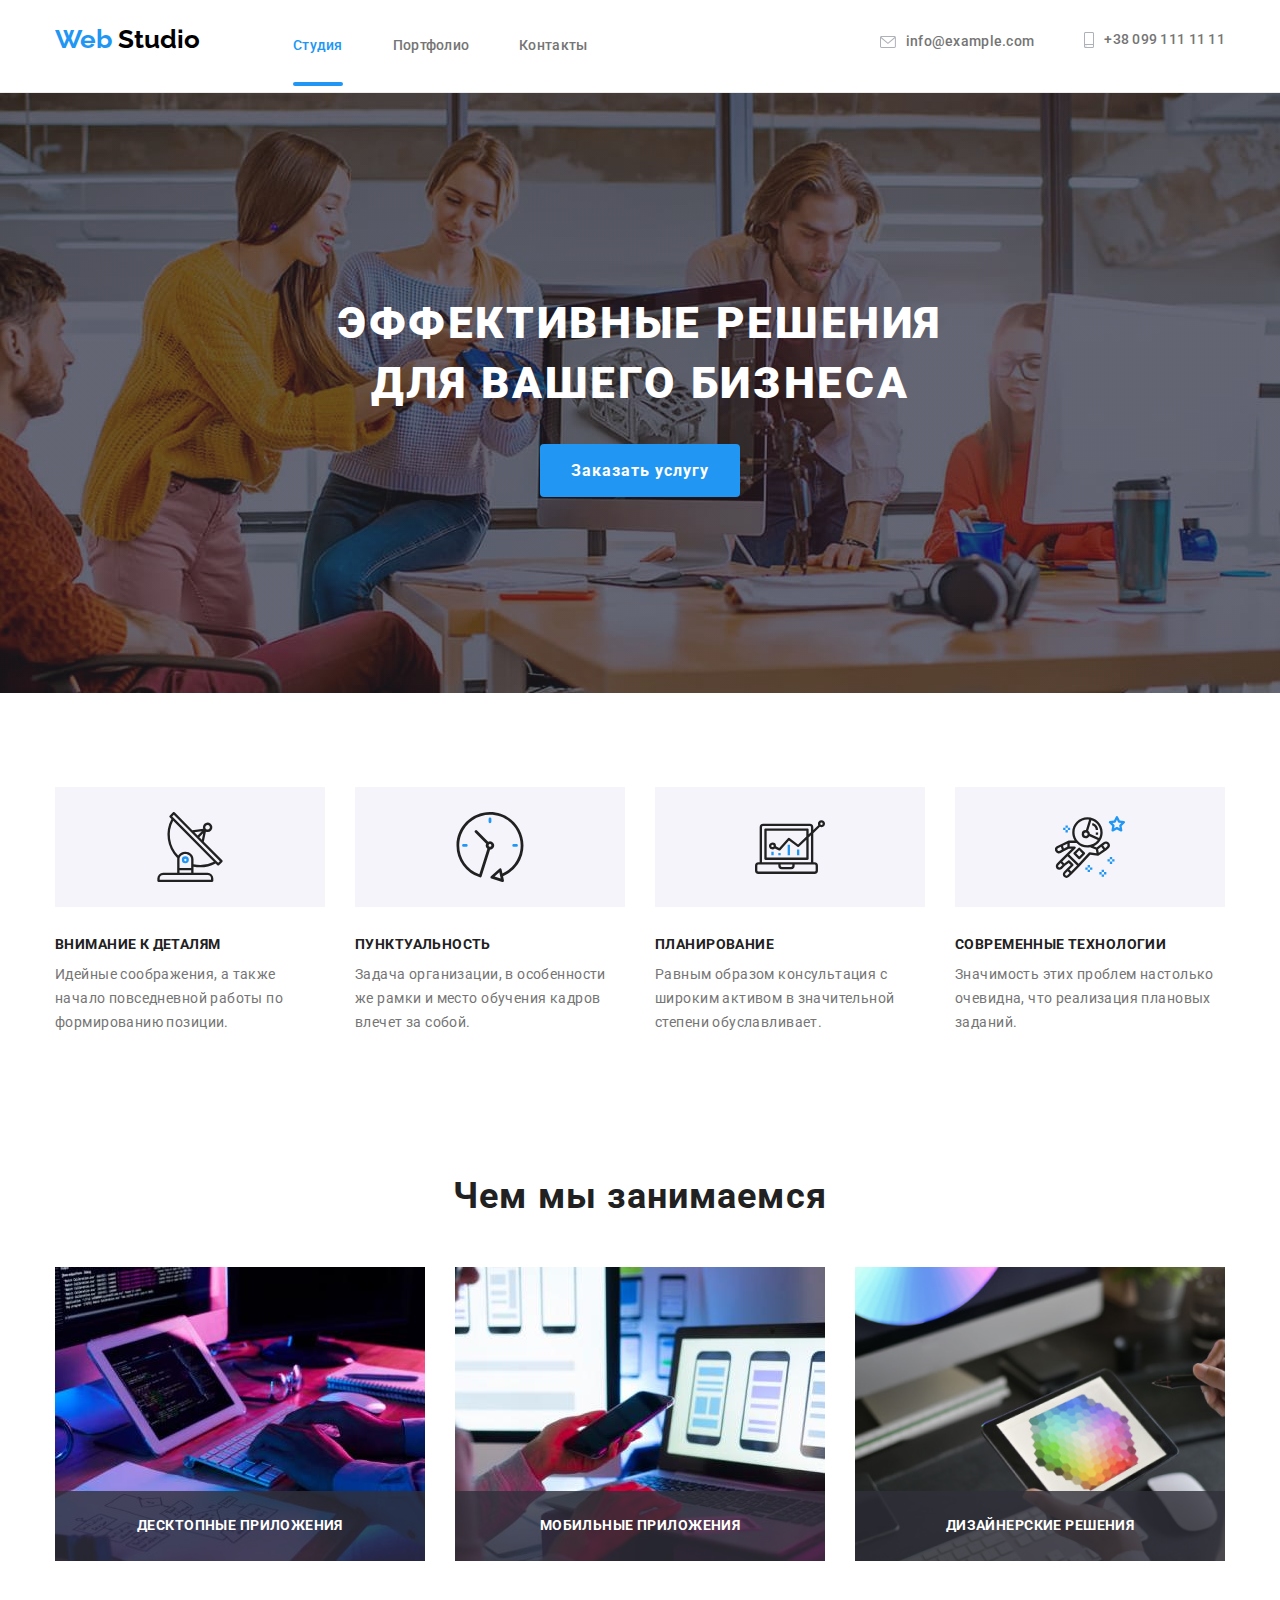
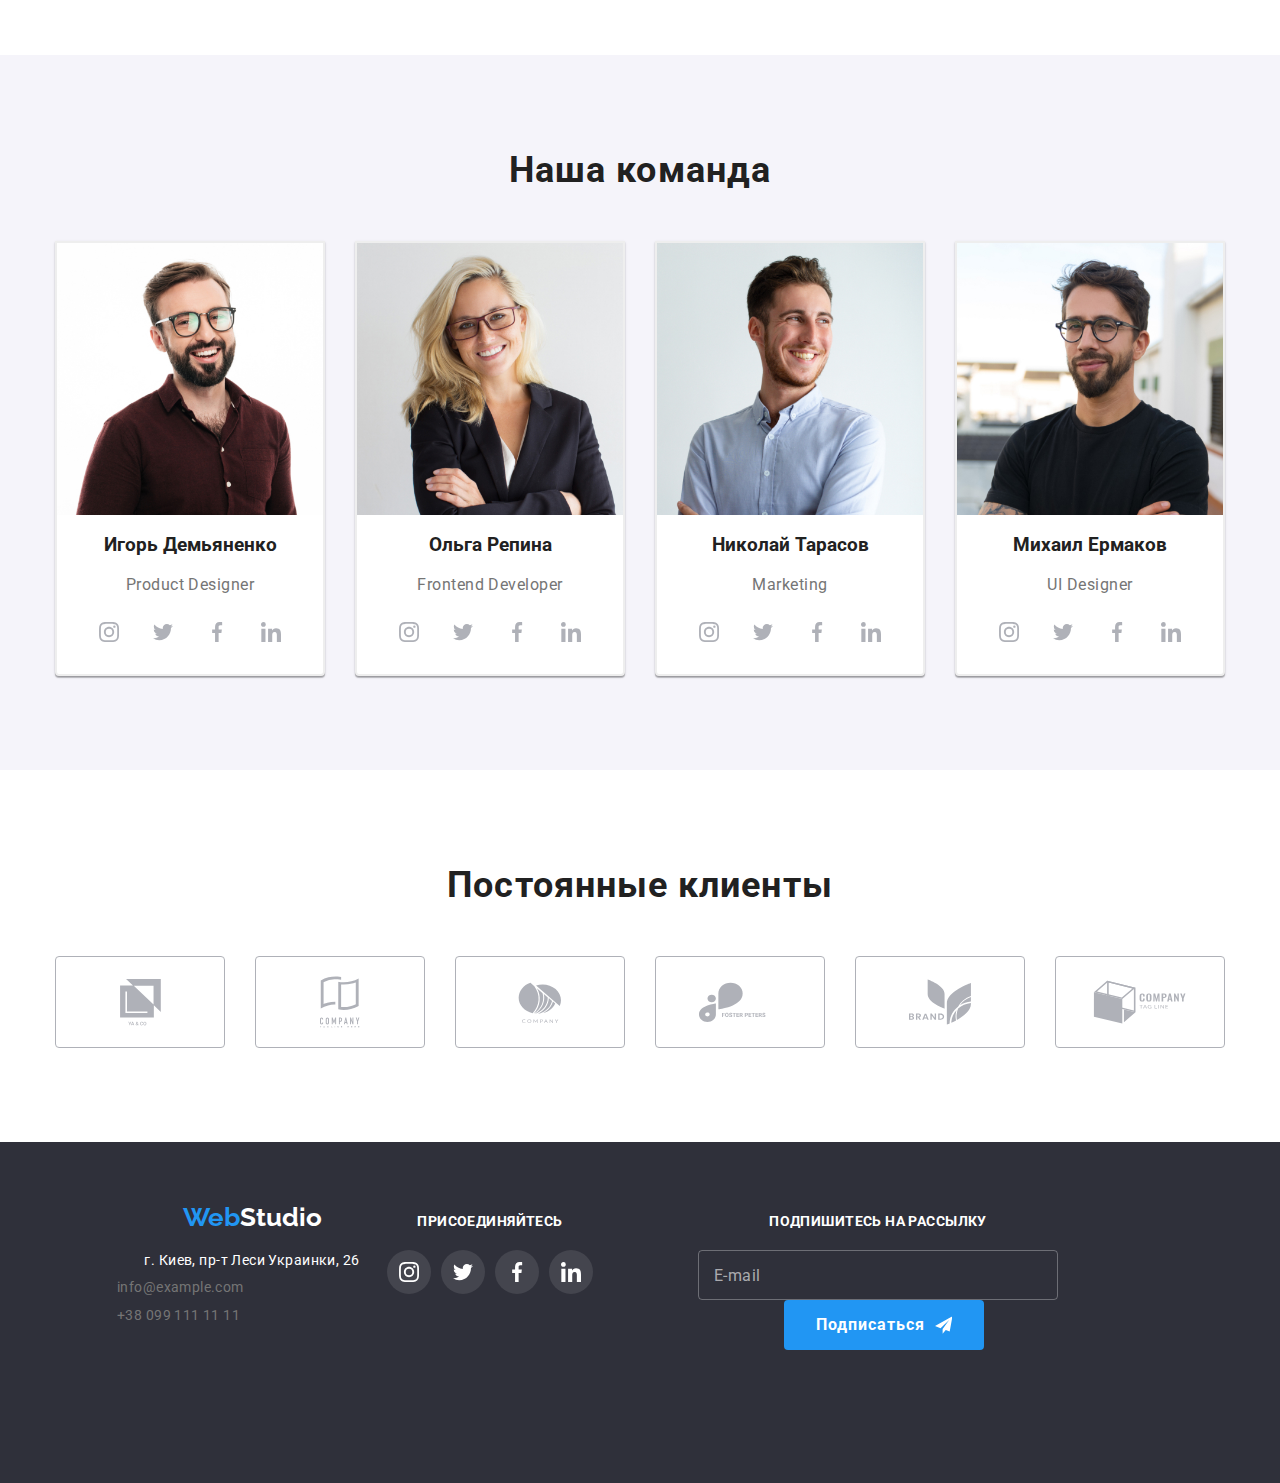
==== commit 60616dc3: "1" ====
--- a/index.html
+++ b/index.html
@@ -380,8 +380,8 @@
             <div class="card-footer">
                 <a class="logo-basement" href="index.html">Web<span class="logo-footer">Studio</span></a>
                   <address>
-                    <div class="footer-address">
-                        <p class="site-nav-footer__link ">г. Киев, пр-т Леси Украинки, 26</p>
+                    <div >
+                        <p class="site-nav-footer__link footer-address">г. Киев, пр-т Леси Украинки, 26</p>
                         <ul class="footer-contact">
                             <li class="footer-contact__item"><a class="site-nav-footer__link" href="mailto:info@example.com">info@example.com</a></li>
                             <li class="footer-contact__item"><a class="site-nav-footer__link" href="tel:+380991111111">+38 099 111 11 11</a></li>
--- a/css/style.min.css
+++ b/css/style.min.css
@@ -1,2 +1,2 @@
-/*! modern-normalize v1.0.0 | MIT License | https://github.com/sindresorhus/modern-normalize */*,::after,::before{box-sizing:border-box}:root{-moz-tab-size:4;tab-size:4}html{line-height:1.15;-webkit-text-size-adjust:100%}body{margin:0}body{font-family:system-ui, -apple-system, 'Segoe UI', Roboto, Helvetica, Arial, sans-serif, 'Apple Color Emoji', 'Segoe UI Emoji'}hr{height:0;color:inherit}abbr[title]{text-decoration:underline dotted}b,strong{font-weight:bolder}code,kbd,pre,samp{font-family:ui-monospace, SFMono-Regular, Consolas, 'Liberation Mono', Menlo, monospace;font-size:1em}small{font-size:80%}sub,sup{font-size:75%;line-height:0;position:relative;vertical-align:baseline}sub{bottom:-.25em}sup{top:-.5em}table{text-indent:0;border-color:inherit}button,input,optgroup,select,textarea{font-family:inherit;font-size:100%;line-height:1.15;margin:0}button,select{text-transform:none}[type=button],[type=reset],[type=submit],button{-webkit-appearance:button}::-moz-focus-inner{border-style:none;padding:0}:-moz-focusring{outline:1px dotted ButtonText}:-moz-ui-invalid{box-shadow:none}legend{padding:0}progress{vertical-align:baseline}::-webkit-inner-spin-button,::-webkit-outer-spin-button{height:auto}[type=search]{-webkit-appearance:textfield;outline-offset:-2px}::-webkit-search-decoration{-webkit-appearance:none}::-webkit-file-upload-button{-webkit-appearance:button;font:inherit}summary{display:list-item}:root{--text-color: #757575;--logo-color: #2196f3;--list-color: #ffffff;--title-color: #2f303a;--peculiarity-color: #212121;--user-color: #f5f4fa;--animation: 250ms ease-in;--time-transition: cubic-bezier(0.4, 0, 0.2, 1)}*,*::before,*::after{box-sizing:border-box}body{background:var(--list-color);font-family:Roboto, sans-serif;max-height:100vh;overflow:auto}header{border-bottom:1px solid #ECECEC}img{display:block;width:100%;height:auto}@media screen and (max-width: 320px){img{max-width:100%}}@media screen and (min-width: 768px){img{width:100%}}a{text-decoration:none;color:var(--logo-color)}a:active{color:var(--logo-color, #2196f3)}ul{margin-top:0;margin-bottom:0;padding-left:0;list-style:none;color:var(--peculiarity-color, #212121)}h3{margin-top:0}.container{width:100%;padding:0 15px 0 15px;margin-left:auto;margin-right:auto}@media screen and (min-width: 480px){.container{max-width:480px}}@media screen and (min-width: 768px){.container{max-width:768px}}@media screen and (min-width: 1200px){.container{max-width:1200px}}.logo-nav{display:flex}.logo{padding-top:24px;padding-bottom:25px;width:145px;font-weight:bold;font-size:26px;line-height:1.19;font-family:Raleway;color:var(--logo-color)}@media screen and (max-width: 320px) and (min-width: 480px){.logo{font-size:24px;line-height:1.16;letter-spacing:0.03em;padding-top:16px;padding-bottom:16px}}@media screen and (min-width: 767px){.logo{margin-right:88px}}@media screen and (min-width: 1200px){.logo{margin-right:93px}}.logo-basement{display:inline-block;margin-bottom:20px;width:145px;font-weight:bold;font-size:26px;line-height:1.19;font-family:Raleway}.logo-footer{color:var(--list-color)}.logo-header{color:#000}.nav{display:inline-flex;flex-direction:row}@media screen and (max-width: 767.98px){.site-nav__item{display:none}}.site-nav__link-current::after{content:'';position:absolute;bottom:0;left:0;width:100%;height:4px;background-color:var(--logo-color);border-radius:2px}@media screen and (max-width: 767px){.site-nav__link-current::after{display:none}}.site-nav{display:flex;flex-direction:row;align-items:center;padding-left:0}@media screen and (min-width: 320px) and (max-width: 767px){.site-nav{flex-direction:row;padding-left:0;margin-left:auto;margin-right:auto;height:60px}}@media screen and (min-width: 768px) and (max-width: 1199px){.site-nav{height:80px}}.site-nav__contact{justify-content:flex-end;margin-left:auto}@media screen and (max-width: 767px){.site-nav__contact{display:none}}.site-nav__item:not(:last-child){margin-right:50px;position:relative}.site-nav__item:first-child{margin-left:93px;position:relative}@media screen and (min-width: 320px), (max-width: 767px){.site-nav__item:first-child{margin-left:0}}.site-nav__contact:not(:last-child){margin-right:50px;margin-left:auto}@media screen and (min-width: 767.89px){.site-nav__contact:not(:last-child){margin-bottom:10px;margin-right:0px}}@media screen and (min-width: 1200px){.site-nav__contact:not(:last-child){margin-right:50px}}.site-nav__link,.contact-header__link{display:flex;padding-top:32px;padding-bottom:32px;font-style:normal;text-decoration:none;font-weight:500;font-size:14px;line-height:1.14;letter-spacing:0.02em;align-items:center;color:var(--text-color);transition:color 250ms var(--time-transition)}.site-nav__link:hover,.site-nav__link:focus,.contact-header__link:hover,.contact-header__link:focus{animation-name:changeColor, changeTextTransform;animation-duration:3000ms}@keyframes changeTextTransform{0%{text-transform:uppercase}}.site-nav__link:hover,.site-nav__link:focus,.contact-header__link:hover,.contact-header__link:focus{color:var(--logo-color)}@media screen and (min-width: 1200px){.site-nav__link,.contact-header__link{padding-top:32px;padding-bottom:32px}}.site-nav__link:hover,.site-nav__link:focus{color:var(--logo-color)}.contact-header__link:hover,.contact-header__link:focus{color:var(--logo-color)}.site-nav__link-current{color:var(--logo-color)}.envelope,.smartphone{margin-right:10px;display:inline-flex;fill:#afb1b8;transition:fill 250ms var(--time-transition)}.contact-header{display:inline-flex;justify-self:flex-end;margin-left:auto;float:right}@media screen and (min-width: 768px){.contact-header{display:block}}@media screen and (min-width: 1200px){.contact-header{display:flex;align-items:baseline}}@media screen and (min-width: 768px) and (max-width: 1199px){.contact-header__link{font-weight:500;font-size:12px;line-height:1.16;letter-spacing:0.02em}}@media screen and (min-width: 768px) and (max-width: 1199px){a.mail{padding-top:21px;padding-bottom:0}}@media screen and (min-width: 768px) and (max-width: 1199px){a.phone{padding-top:0;padding-bottom:21px}}.contact-header__link:hover .envelope,.contact-header__link:focus .envelope{fill:var(--logo-color)}.contact-header__link:hover .smartphone,.contact-header__link:focus .smartphone{fill:var(--logo-color)}.site-nav .footer-address{color:var(--list-color);white-space:nowrap}.footer-contact__item{padding-left:0;margin-bottom:9px}.site-nav-footer__link{margin-bottom:9px;font-style:normal;text-decoration:none;font-size:14px;line-height:1.14;color:var(--text-color);letter-spacing:0.03em;transition:color 250ms var(--time-transition)}.site-nav-footer__link:hover,.site-nav-footer__link:focus{color:var(--logo-color)}.mobile-btn{position:relative;height:40px;width:40px;background-color:transparent;border:none;display:flex;z-index:102;overflow:auto;padding:10px;margin-top:22px}.mobile-btn.is-open{position:fixed;top:8px;right:8px}.mobile-btn .icon-close{display:none}@media screen and (min-width: 768px){.mobile-btn{display:none}}.mobile-btn.is-open .icon-close{display:block;position:fixed;top:8px;right:8px;fill:var(--logo-color)}.mobile-btn.is-open .icon-menu{display:none}.menu{display:none;position:absolute;top:0%;left:0;height:100vh;width:100vw;padding:48px 40px}.menu.is-open{position:fixed;display:flex;flex-direction:column;justify-content:space-between;background-color:#fff}@media screen and (min-width: 767px){.menu.is-open body{max-height:100vh;display:none;overflow:hidden}}@media screen and (max-width: 766px){.menu .menu{display:block;display:flex;overflow:auto;top:0;left:0;height:0;padding:0}}@media screen and (min-width: 768px){.menu .social__wrap{display:none}}.menu .menu-list{margin-top:0;margin-bottom:0}.menu .social__list{margin:0;flex-direction:row;align-items:center;justify-content:center}.menu .social__links{font-style:normal;font-weight:500;font-size:18px;line-height:1.2;letter-spacing:0.02em;color:var(--logo-color)}.menu .social__item:not(:last-child):after{content:"";top:0;right:0;width:100%;border-right:1px solid rgba(33,33,33,0.2);margin-left:10px}.menu .social__item:not(:last-child){margin-right:10px}.menu .social__item .social__links{font-weight:500;font-size:14px;line-height:1.22;letter-spacing:0.02em;color:var(--logo-color)}@media screen and (max-width: 320px){.menu .social__item .social__links{font-size:12px}}.mobile-nav{display:flex;flex-wrap:wrap;padding-left:0;justify-content:center;flex-direction:column}.mobile-nav__link{font-weight:500;font-size:40px;line-height:1.17;letter-spacing:0.02em;color:var(----peculiarity-color)}.menu__link--active{color:var(--logo-color)}.mobile-nav__item:not(:last-child){margin-bottom:35px}.mobile-contact{display:flex;flex-wrap:wrap;padding-left:0;justify-content:center;flex-direction:column;margin-bottom:64px}.mobile-contact__item{height:40px;left:40px;top:562px;font-style:normal;font-weight:500;font-size:34px;line-height:1.1;letter-spacing:0.02em}.mobile-mail{font-style:normal;font-weight:500;font-size:24px;line-height:28px;letter-spacing:0.02em;color:#757575}.mobile-contact__item:not(:last-child){margin-bottom:32px}footer{padding:60px 0 60px 0;margin-top:0;background:var(--title-color, #2f303a)}address{font-style:normal}@media screen and (min-width: 768px), (max-width: 1199px){address{display:flex;flex-direction:column;justify-content:left}}.footer{display:flex;flex-direction:row;align-items:baseline;justify-content:space-between}@media screen and (min-width: 320px), (max-width: 767){.footer{display:block;align-items:baseline;text-align:center;justify-content:center;margin-bottom:30px}}@media screen and (min-width: 1200px){.footer{display:flex;align-items:baseline}}@media screen and (min-width: 320px){address{text-align:center;margin-bottom:60px}}@media screen and (min-width: 1200px){.footer-contact{text-align:left}}.card-footer{flex-basis:calc((50% - 45px) / 2);display:block}@media screen and (min-width: 320px), (max-width: 767){.card-footer{align-items:center}}@media screen and (min-width: 768px), (max-width: 1199px){.card-footer{flex-basis:calc((50% - 45px) / 1);display:flex;flex-direction:column;justify-content:left}}.sosial{width:206px;height:80px;display:inline-flex;flex-basis:calc((50% - 45px) / 2)}@media screen and (min-width: 320px), (max-width: 767){.sosial{display:flex;flex-direction:column;align-items:center;margin-bottom:60px;margin-right:0}}@media screen and (min-width: 768px), (max-width: 1199px){.sosial{display:inline-flex;justify-content:center;margin-bottom:0;margin-right:auto;justify-content:left}}@media screen and (min-width: 1200px){.sosial{display:block;margin-right:100px}}.footer-list{text-transform:uppercase;color:var(--list-color);font-weight:bold;font-size:14px;line-height:1.14;letter-spacing:0.03em;margin-bottom:20px}.social-footer__icon{width:20px;height:20px;fill:var(--list-color)}.social-footer{display:inline-flex;padding-left:0;width:206px;height:44px}@media screen and (min-width: 320px), (max-width: 767){.social-footer{align-items:center;margin-bottom:60px;margin-right:0}}@media screen and (min-width: 768px), (max-width: 1199px){.social-footer{display:inline-flex;margin-bottom:60px;margin-right:auto}}.social-footer__link{display:flex;justify-content:center;align-items:center;width:44px;height:44px;border-radius:50%;background-color:rgba(255,255,255,0.1);transition:background-color 250ms var(--time-transition),fill 250ms var(--time-transition)}.social-footer__item+.social-footer__item{margin-left:10px}.social-footer__link:hover,.social-footer__link:focus{background-color:var(--logo-color)}button{border-color:transparent;margin-top:0;margin-bottom:0;padding:10px 32px;border-radius:4px;text-align:center}.pointer{cursor:pointer;width:200px;left:700px;top:430px}.stydio-button{font-weight:bold;font-size:16px;line-height:1.87;letter-spacing:0.06em;color:var(--list-color);background-color:var(--logo-color);font-family:inherit;align-items:center;text-align:center;white-space:nowrap;border-radius:4px;transition:box-shadow 250ms var(--time-transition)}.stydio-button:hover,.stydio-button:focus{background-color:#e76f60}@media screen and (min-width: 320px){.stydio-button{padding:10px}}.stydio-button:hover,.stydio-button:focus{box-shadow:0px 4px 4px rgba(0,0,0,0.15)}.section{padding:94px 0 94px 0}.portfolio-button__element{flex-direction:column;font-weight:500;font-size:16px;line-height:1.6;text-align:center;letter-spacing:0.03em;transition:color 250ms var(--time-transition),background-color 250ms var(--time-transition),box-shadow 250ms var(--time-transition)}.portfolio-button__element:hover{box-shadow:0 0 10px 0 #3498db inset, 0 0 10px 4px #3498db;background:#18614f;transform:translateY(2px)}.portfolio-button__element:focus{box-shadow:0 0 10px 0 #3498db inset, 0 0 10px 4px #3498db;background:#18614f;transform:translateY(2px)}.portfolio-button__element:focus{border-radius:4px;color:var(--main-background)}.portfolio-button__element:active{border-radius:4px;color:var(--main-background)}.portfolio-button__element:hover{border-radius:4px;color:var(--main-background)}.portfolio-button{display:flex;justify-content:center;margin-left:auto;margin-right:auto;margin-bottom:50px;padding-left:0}@media screen and (min-width: 320px) and (max-width: 767px){.portfolio-button{flex-direction:row;flex-wrap:wrap;justify-content:start;margin-bottom:40px}}@media screen and (min-width: 768px){.portfolio-button{justify-content:center;margin-bottom:30px}}@media screen and (min-width: 320px) and (max-width: 767px){.portfolio-button__element{margin-bottom:15px}}.portfolio-button__all{background-color:#2196f3;color:#fff;box-shadow:0px 3px 1px rgba(0,0,0,0.1),0px 1px 2px rgba(0,0,0,0.08),0px 2px 2px rgba(0,0,0,0.12)}.portfolio-button__elementt:not(:last-child){margin-right:8px}.portfolio-button__item:not(:last-child){margin-right:8px}.portfolio-button__element:focus,.portfolio-button__element:hover{background:var(--logo-color);border-radius:4px;color:var(--list-color);box-shadow:0px 3px 1px rgba(0,0,0,0.1),0px 1px 2px rgba(0,0,0,0.08),0px 2px 2px rgba(0,0,0,0.12)}h1{margin-bottom:0;text-align:center}.main{margin-top:0;margin-bottom:0;margin-left:auto;margin-right:auto;background:var(--title-color, #2f303a);padding:200px 0;text-align:center;max-width:1600px;background-image:linear-gradient(to right, rgba(47,48,58,0.4), rgba(47,48,58,0.4)),url(../images/фон.jpg);background-position:center;background-repeat:no-repeat;background-size:cover}@media screen and (min-width: 320px){.main{padding-top:110px;padding-bottom:110px;height:350px;background-image:url(/images/Header1х.jpg)}}@media screen and (min-width: 320px) and (min-device-pixel-ratio: 2), screen and (min-width: 320px) and (min-resolution: 192dpi), screen and (min-width: 320px) and (min-resolution: 2dppx){.main{background-image:linear-gradient(rgba(47,48,58,0.4), rgba(47,48,58,0.4)),url(/images/Header1х.jpg)}}@media screen and (min-width: 480px), (max-width: 767px){.main{padding-top:118px;padding-bottom:118px;height:400px;background-image:url(/images/Header1х.jpg)}}@media screen and (min-width: 480px) and (min-device-pixel-ratio: 2), (max-width: 767px) and (min-device-pixel-ratio: 2), screen and (min-width: 480px) and (min-resolution: 192dpi), (max-width: 767px) and (min-resolution: 192dpi), screen and (min-width: 480px) and (min-resolution: 2dppx), (max-width: 767px) and (min-resolution: 2dppx){.main{background-image:linear-gradient(rgba(47,48,58,0.4), rgba(47,48,58,0.4)),url(/images/Header1х.jpg)}}@media screen and (min-width: 768px) and (max-width: 968px){.main{background-image:url(/images/Header2х.jpg)}}@media screen and (min-width: 768px) and (max-width: 968px) and (min-device-pixel-ratio: 2), screen and (min-width: 768px) and (max-width: 968px) and (min-resolution: 192dpi), screen and (min-width: 768px) and (max-width: 968px) and (min-resolution: 2dppx){.main{background-image:linear-gradient(rgba(47,48,58,0.4), rgba(47,48,58,0.4)),url(/images/Header2х.jpg)}}@media screen and (min-width: 970px){.main{padding-top:200px;padding-bottom:200px;margin-right:auto;margin-left:auto;height:600px;background-image:linear-gradient(rgba(47,48,58,0.4), rgba(47,48,58,0.4)),url(/images/фон.jpg)}}@media screen and (min-width: 970px) and (min-device-pixel-ratio: 2), screen and (min-width: 970px) and (min-resolution: 192dpi), screen and (min-width: 970px) and (min-resolution: 2dppx){.main{background-image:linear-gradient(rgba(47,48,58,0.4), rgba(47,48,58,0.4)),url(/images/фон.jpg)}}.title{width:696px;margin:auto;margin-bottom:30px;font-weight:900;font-size:44px;line-height:1.36;color:var(--list-color, white);letter-spacing:0.06em;text-align:center;text-transform:uppercase}@media screen and (min-width: 320px) and (max-width: 767px){.title{width:360px;font-weight:500;font-size:20px;line-height:1.61;text-align:center;letter-spacing:0.06em}}@media screen and (min-width: 768px) and (max-width: 1199px){.title{width:360px;font-weight:900;font-size:26px;line-height:1.61;letter-spacing:0.06em;text-align:center}}@media screen and (min-width: 1200px){.title{font-weight:900;font-size:44px;line-height:1.37}}h2{margin-top:0;margin-bottom:0}.peculiarity-section{padding-top:94px;padding-bottom:94px}.list{display:flex;flex-wrap:wrap;padding-left:0;justify-content:center}.list__item{flex-basis:100%}@media screen and (min-width: 768px){.list__item{flex-basis:calc((100% - 90px) / 2);margin-right:30px}}@media screen and (min-width: 1200px){.list__item{flex-basis:calc((100% - 90px) / 4)}}@media screen and (min-width: 768px) and (max-width: 1199px){.list__item:nth-child(2n){margin-right:0}.list__item:nth-last-child(-n+2){margin-bottom:0}}@media screen and (min-width: 1200px){.list__item:nth-child(4n){margin-right:0}.list__item:nth-last-child(-n+4){margin-bottom:0}}.list__item:not(:last-child){margin-bottom:30px}.peculiarity{font-family:Roboto;font-style:normal;font-weight:bold;font-size:14px;line-height:1.14;color:var(--peculiarity-color, #212121);text-transform:uppercase;margin-top:0;margin-bottom:10px;letter-spacing:0.03em}p{margin-top:0;margin-bottom:16px;font-weight:normal;font-size:16px;line-height:1.19;color:var(--text-color);letter-spacing:0.03em}.list__item-text{font-style:normal;font-weight:normal;font-size:14px;line-height:1.71;letter-spacing:0.03em}.antena::before{content:'';display:block;height:120px;background-image:url(../images/icon/antenna.svg);background-size:70px;background-repeat:no-repeat;background-position:center;background-color:#f5f4fa;margin-bottom:30px}.clock::before{content:'';display:block;height:120px;background-image:url(../images/icon/clock.svg);background-size:70px;background-repeat:no-repeat;background-position:center;background-color:#f5f4fa;margin-bottom:30px}.diagram::before{content:'';display:block;height:120px;background-image:url(../images/icon/diagram.svg);background-size:70px;background-repeat:no-repeat;background-position:center;background-color:#f5f4fa;margin-bottom:30px}.astronaut::before{content:'';display:block;height:120px;background-image:url(../images/icon/astronaut.svg);background-size:70px;background-repeat:no-repeat;background-position:center;background-color:#f5f4fa;margin-bottom:30px}.visualization-section{padding-bottom:94px}@media screen and (max-width: 1199.98px){.visualization-section{display:none}}.main-title{margin-bottom:50px;font-weight:bold;font-size:36px;line-height:1.17;color:var(--peculiarity-color, #212121);text-align:center;letter-spacing:0.03em}.visualization{display:flex;padding-left:0}.visualization__item{position:relative;width:370px;height:294px}.visualization__item:not(:last-child){margin-right:30px}.visualization-item-element{position:absolute;top:100%;transform:translateY(-100%);width:370px;height:70px;display:flex;align-items:center;justify-content:center;background-color:rgba(47,48,58,0.8)}.visualization-item-element__text{color:var(--list-color);margin-bottom:0;font-weight:bold;font-size:14px;line-height:1.14;letter-spacing:0.03em;text-transform:uppercase}.user{background:var(--user-color, #f5f4fa);padding:94px 0 94px 0;margin-left:auto;margin-right:auto}.user-block{display:flex;flex-wrap:wrap;padding-left:0;justify-content:center}.user-block__item:not(:last-child){margin-right:30px}.user-block__item{flex-basis:100%;max-width:270px;width:270px;border-radius:0px 0px 4px 4px;border:2px solid #eeeeee;box-shadow:0px 1px 3px rgba(0,0,0,0.12),0px 1px 1px rgba(0,0,0,0.14),0px 2px 1px rgba(0,0,0,0.2);background-color:var(--list-color)}@media screen and (min-width: 768px) and (max-width: 1199px){.user-block__item{flex-basis:calc((100% - 3 * 30px) / 2);margin-right:30px;margin-bottom:30px;max-width:270px}}@media screen and (min-width: 1200px){.user-block__item{flex-basis:calc((100% - 90px) / 4)}}@media screen and (min-width: 320px) and (max-width: 767px){.user-block__item{margin-bottom:30px;margin-right:30px}}h3{margin-block-start:0em}.studio-card{padding:20px 24px;text-align:center}.social-icons{display:inline-flex;padding-left:0}.social-icons-link{display:flex;justify-content:center;align-items:center;width:44px;height:44px;border-radius:50%;background-color:#fff;transition:fill 250ms var(--time-transition),background-color 250ms var(--time-transition)}.social-icons__item+.social-icons__item{margin-left:10px}.social-icons-link:hover .social-icons-link__icon,.social-icons-link:focus .social-icons-link__icon{fill:var(--list-color)}.social-icons-link:hover,.social-icons-link:focus{background-color:var(--logo-color)}.social-icons-link__icon{fill:#afb1b8;width:20px;height:20px}.client{padding:94px 0 94px 0}.company{display:flex;flex-wrap:wrap;padding-left:0;margin-top:-30px;margin-left:-30px}.company-item{display:flex;align-items:center;justify-content:center;margin-top:30px;margin-left:30px;box-sizing:border-box}@media screen and (min-width: 320px){.company-item{flex-basis:calc((100% - 60px) / 2)}}@media screen and (min-width: 768px){.company-item{flex-basis:calc((100% - 90px) / 3)}}@media screen and (min-width: 1200px){.company-item{flex-basis:calc((100% - 180px) / 6)}}.company-link{width:170px;height:92px;border:1px solid #afb1b8;border-radius:4px;transition:border 250ms var(--time-transition)}.company-link:hover,.company-link:focus{border:1px solid var(--logo-color)}.company-link:hover .company-link__icon,.company-link:focus .company-link__icon{fill:var(--logo-color)}.company-link__icon{fill:#afb1b8;transition:fill 250ms var(--time-transition)}@media screen and (max-width: 768px){.main-title{font-size:28px;line-height:1.17}}.subscription{display:block;width:100%;flex-basis:calc(50% - 15px)}.footer-input{height:50px;width:350px;margin:0;background-color:transparent;border:1px solid rgba(255,255,255,0.3);border-radius:4px;color:var(--text-color);padding-left:15px}@media screen and (min-width: 320px), (max-width: 767px){.footer-input{display:block;width:450px;margin-bottom:20px}}@media screen and (min-width: 768px), (max-width: 1199px){.footer-input{justify-content:center;width:450px;margin-left:auto;margin-right:auto;margin-bottom:20px}}@media screen and (min-width: 1200px){.footer-input{display:inline-flex;width:360px;margin-bottom:0}}.footer-input::placeholder{font-size:16px;line-height:1.25;letter-spacing:0.03em;color:rgba(255,255,255,0.6)}.footer-submit-btn{margin-left:12px;display:inline-flex;justify-content:center;align-items:center}.footer-icon-send{margin-left:10px;fill:var(--list-color)}.gallery{display:flex;flex-wrap:wrap;padding-left:0;margin-top:-30px;margin-left:-30px}.gallery-item{width:100%;margin:15px;border-bottom-right-radius:5px;border-bottom-left-radius:5px;cursor:pointer;background-color:var(--list-color);border:1px solid #eeeeee;transition:box-shadow 250ms var(--time-transition),color 250ms var(--time-transition),background-color 250ms var(--time-transition)}@media screen and (min-width: 768px){.gallery-item{flex-basis:calc((100% - 4 * 15px) / 2)}}@media screen and (min-width: 1200px){.gallery-item{flex-basis:calc((100% - 6 * 15px) / 3)}}.gallery-item:hover{box-shadow:0px 1px 1px rgba(0,0,0,0.12),0px 4px 4px rgba(0,0,0,0.06),1px 4px 6px rgba(0,0,0,0.16)}.gallery-item__link:focus{box-shadow:0px 1px 1px rgba(0,0,0,0.12),0px 4px 4px rgba(0,0,0,0.06),1px 4px 6px rgba(0,0,0,0.16)}.gallery-item__link{display:block}.gallery-item-text:hover .gallery-overlay,.gallery-item__link:focus .gallery-overlay{transform:translateY(0)}.gallery-overlay{position:absolute;left:0;top:0;width:100%;height:100%;padding:63px 24px;font-style:normal;font-weight:normal;font-size:18px;line-height:1.5;letter-spacing:0.03em;color:var(--list-color);background-color:rgba(33,150,243,0.9);transform:translateY(101%);transition:var(--animation);transition-timing-function:var(--time-transition)}.gallery-item-text{position:relative;overflow:hidden}@media screen and (max-width: 375px){.gallery-item-text{font-size:14px;padding-top:30px}}.portfolio-card{border:1px solid #eeeeee;border-radius:5px;padding:20px 24px}.card-element{margin-top:0;margin-bottom:10px;font-weight:bold;font-size:18px;line-height:2;letter-spacing:0.06em;color:var(--peculiarity-color)}.backdrop{position:fixed;top:0;left:0;width:100%;height:100%;background-color:rgba(0,0,0,0.2);opacity:1;transition-property:opacity;transition:opacity 250ms var(--time-transition)}@media screen and (max-width: 768px){.backdrop{padding:94px 15px;overflow-y:scroll}}.is-hidden{opacity:0;pointer-events:none}.is-hidden .modal{transform:translate(-50%, -50%) scale(0)}.modal{position:relative;width:528px;height:581px;top:50%;left:50%;padding:40px;background-color:var(--list-color);box-shadow:0px 1px 3px rgba(0,0,0,0.12),0px 1px 1px rgba(0,0,0,0.14),0px 2px 1px rgba(0,0,0,0.2);border-radius:4px;transform:translate(-50%, -50%) scale(1);transition:transform 250ms var(--time-transition)}@media screen and (min-width: 320px){.modal{width:450px}}@media screen and (min-width: 768px){.modal{position:absolute;top:50%;left:50%;transform:translate(-50%, -50%);width:450px}}@media screen and (min-width: 1200px){.modal{position:absolute;top:50%;left:50%;transform:translate(-50%, -50%);min-width:528px;min-height:581px}}@media screen and (max-width: 479px){.modal-form{padding:20px;padding-top:40px}}.close-icon{position:absolute;top:50%;left:50%;transform:translate(-50%, -50%)}.modal-text{margin-bottom:12px;color:var(--peculiarity-color);font-weight:700;font-size:20px;line-height:1.15;text-align:center;letter-spacing:0.03em}.modal-label{display:flex;flex-direction:column;margin-bottom:10px;color:var(--text-color);font-weight:400;font-size:12px;line-height:1.16;letter-spacing:0.01em}.modal-input-form{position:relative;margin-top:4px}.modal-input{width:100%;padding-left:45px;height:40px;margin:0;background-color:transparent;border:1px solid rgba(33,33,33,0.2);border-radius:4px;transition:outline 250ms var(--time-transition),border 250ms var(--time-transition)}.modal-icon{position:absolute;top:50%;left:15px;transform:translateY(-50%);fill:var(--peculiarity-color);transition:fill 250ms var(--time-transition)}.modal-input:focus+.modal-icon{fill:var(--logo-color)}.modal-input:focus{outline:transparent;border:1px solid var(--logo-color)}textarea.modal-input{resize:none;height:120px;padding:12px 16px}.modal-input::placeholder{font-weight:400;font-size:12px;line-height:1.16;letter-spacing:0.01em;color:rgba(117,117,117,0.5)}.modal-checkbox{-webkit-appearance:none;-moz-appearance:none;appearance:none}.modal-checkbox-form{display:flex;align-items:center;justify-content:center}.modal-checkbox-text{font-style:normal;font-weight:normal;font-size:14px;line-height:24px;letter-spacing:0.03em;color:var(--text-color)}@media screen and (min-width: 320px){.modal-checkbox-text{flex-wrap:wrap;font-size:8px}}@media screen and (min-width: 420px){.modal-checkbox-text{margin-left:0;font-size:10px;line-height:1.16}}@media screen and (min-width: 1200px){.modal-checkbox-text{display:flex;align-items:center;margin-left:8px;align-content:center;font-size:14px;line-height:1.71px}}.modal-checkbox-link{color:var(--logo-color);font-style:normal;font-weight:normal;font-size:14px;line-height:24px;letter-spacing:0.03em;text-decoration-line:underline}@media screen and (max-width: 377px){.modal-checkbox-link{font-size:8px}}@media screen and (min-width: 378px) and (max-width: 479px){.modal-checkbox-link{font-size:10px}}@media screen and (min-width: 1200px){.modal-checkbox-link{font-size:14px;line-height:1.71}}.modal-icon-checkbox{margin-right:7px;fill:transparent;background-color:transparent;border-radius:2px;border:2px solid #000;transition:background-color 250ms var(--time-transition),fill 250ms var(--time-transition),border 250ms var(--time-transition)}@media screen and (max-width: 377px){.modal-icon-checkbox{width:12px;height:11px}}@media screen and (min-width: 378px) and (max-width: 479px){.modal-icon-checkbox{width:13px;height:12px}}.modal-checkbox:focus+.modal-icon-checkbox{outline:3px solid var(--logo-color)}.modal-checkbox:checked+.modal-icon-checkbox{background-color:var(--logo-color);fill:var(--list-color);border:transparent}.modal-close-btn{position:absolute;width:30px;height:30px;right:8px;top:8px;cursor:pointer;background-color:var(--list-color);box-sizing:border-box;border:1px solid rgba(0,0,0,0.1);border-radius:50%;padding:0;transition:color 250ms var(--time-transition)}.modal-submit-btn{margin-top:30px;margin-left:124px;margin-right:124px;margin-bottom:40px}.modal-submit-btn,.footer-submit-btn{width:200px;height:50px;border:none;color:var(--list-color);font-weight:700;font-size:16px;line-height:1.88;letter-spacing:0.06em;cursor:pointer;background-color:var(--logo-color);border-radius:4px;transition:box-shadow 250ms var(--time-transition)}.modal-submit-btn:hover{box-shadow:0px 4px 4px rgba(0,0,0,0.15)}.modal-submit-btn:focus{box-shadow:0px 4px 4px rgba(0,0,0,0.15)}.close-icon{fill:currentColor;position:absolute;top:50%;left:50%;transform:translate(-50%, -50%)}.modal-close-btn:focus,.modal-close-btn:hover{color:var(--logo-color);outline:transparent}
+/*! modern-normalize v1.0.0 | MIT License | https://github.com/sindresorhus/modern-normalize */*,::after,::before{box-sizing:border-box}:root{-moz-tab-size:4;tab-size:4}html{line-height:1.15;-webkit-text-size-adjust:100%}body{margin:0}body{font-family:system-ui, -apple-system, 'Segoe UI', Roboto, Helvetica, Arial, sans-serif, 'Apple Color Emoji', 'Segoe UI Emoji'}hr{height:0;color:inherit}abbr[title]{text-decoration:underline dotted}b,strong{font-weight:bolder}code,kbd,pre,samp{font-family:ui-monospace, SFMono-Regular, Consolas, 'Liberation Mono', Menlo, monospace;font-size:1em}small{font-size:80%}sub,sup{font-size:75%;line-height:0;position:relative;vertical-align:baseline}sub{bottom:-.25em}sup{top:-.5em}table{text-indent:0;border-color:inherit}button,input,optgroup,select,textarea{font-family:inherit;font-size:100%;line-height:1.15;margin:0}button,select{text-transform:none}[type=button],[type=reset],[type=submit],button{-webkit-appearance:button}::-moz-focus-inner{border-style:none;padding:0}:-moz-focusring{outline:1px dotted ButtonText}:-moz-ui-invalid{box-shadow:none}legend{padding:0}progress{vertical-align:baseline}::-webkit-inner-spin-button,::-webkit-outer-spin-button{height:auto}[type=search]{-webkit-appearance:textfield;outline-offset:-2px}::-webkit-search-decoration{-webkit-appearance:none}::-webkit-file-upload-button{-webkit-appearance:button;font:inherit}summary{display:list-item}:root{--text-color: #757575;--logo-color: #2196f3;--list-color: #ffffff;--title-color: #2f303a;--peculiarity-color: #212121;--user-color: #f5f4fa;--animation: 250ms ease-in;--time-transition: cubic-bezier(0.4, 0, 0.2, 1)}*,*::before,*::after{box-sizing:border-box}body{background:var(--list-color);font-family:Roboto, sans-serif;max-height:100vh;overflow:auto}header{border-bottom:1px solid #ECECEC}img{display:block;width:100%;height:auto}@media screen and (max-width: 320px){img{max-width:100%}}@media screen and (min-width: 768px){img{width:100%}}a{text-decoration:none;color:var(--logo-color)}a:active{color:var(--logo-color, #2196f3)}ul{margin-top:0;margin-bottom:0;padding-left:0;list-style:none;color:var(--peculiarity-color, #212121)}h3{margin-top:0}.container{width:100%;padding:0 15px 0 15px;margin-left:auto;margin-right:auto}@media screen and (min-width: 480px){.container{max-width:480px}}@media screen and (min-width: 768px){.container{max-width:768px}}@media screen and (min-width: 1200px){.container{max-width:1200px}}.logo-nav{display:flex}.logo{padding-top:24px;padding-bottom:25px;width:145px;font-weight:bold;font-size:26px;line-height:1.19;font-family:Raleway;color:var(--logo-color)}@media screen and (max-width: 320px) and (min-width: 480px){.logo{font-size:24px;line-height:1.16;letter-spacing:0.03em;padding-top:16px;padding-bottom:16px}}@media screen and (min-width: 767px){.logo{margin-right:88px}}@media screen and (min-width: 1200px){.logo{margin-right:93px}}.logo-basement{display:inline-block;margin-bottom:20px;width:145px;font-weight:bold;font-size:26px;line-height:1.19;font-family:Raleway}.logo-footer{color:var(--list-color)}.logo-header{color:#000}.nav{display:inline-flex;flex-direction:row}@media screen and (max-width: 767.98px){.site-nav__item{display:none}}.site-nav__link-current::after{content:'';position:absolute;bottom:0;left:0;width:100%;height:4px;background-color:var(--logo-color);border-radius:2px}@media screen and (max-width: 767px){.site-nav__link-current::after{display:none}}.site-nav{display:flex;flex-direction:row;align-items:center;padding-left:0}@media screen and (min-width: 320px) and (max-width: 767px){.site-nav{flex-direction:row;padding-left:0;margin-left:auto;margin-right:auto;height:60px}}@media screen and (min-width: 768px) and (max-width: 1199px){.site-nav{height:80px}}.site-nav__contact{justify-content:flex-end;margin-left:auto}@media screen and (max-width: 767px){.site-nav__contact{display:none}}.site-nav__item:not(:last-child){margin-right:50px;position:relative}.site-nav__item:first-child{margin-left:93px;position:relative}@media screen and (min-width: 320px), (max-width: 767px){.site-nav__item:first-child{margin-left:0}}.site-nav__contact:not(:last-child){margin-right:50px;margin-left:auto}@media screen and (min-width: 767.89px){.site-nav__contact:not(:last-child){margin-bottom:10px;margin-right:0px}}@media screen and (min-width: 1200px){.site-nav__contact:not(:last-child){margin-right:50px}}.site-nav__link,.contact-header__link{display:flex;padding-top:32px;padding-bottom:32px;font-style:normal;text-decoration:none;font-weight:500;font-size:14px;line-height:1.14;letter-spacing:0.02em;align-items:center;color:var(--text-color);transition:color 250ms var(--time-transition)}.site-nav__link:hover,.site-nav__link:focus,.contact-header__link:hover,.contact-header__link:focus{animation-name:changeColor, changeTextTransform;animation-duration:3000ms}@keyframes changeTextTransform{0%{text-transform:uppercase}}.site-nav__link:hover,.site-nav__link:focus,.contact-header__link:hover,.contact-header__link:focus{color:var(--logo-color)}@media screen and (min-width: 1200px){.site-nav__link,.contact-header__link{padding-top:32px;padding-bottom:32px}}.site-nav__link:hover,.site-nav__link:focus{color:var(--logo-color)}.contact-header__link:hover,.contact-header__link:focus{color:var(--logo-color)}.site-nav__link-current{color:var(--logo-color)}.envelope,.smartphone{margin-right:10px;display:inline-flex;fill:#afb1b8;transition:fill 250ms var(--time-transition)}.contact-header{display:inline-flex;justify-self:flex-end;margin-left:auto;float:right}@media screen and (min-width: 768px){.contact-header{display:block}}@media screen and (min-width: 1200px){.contact-header{display:flex;align-items:baseline}}@media screen and (min-width: 768px) and (max-width: 1199px){.contact-header__link{font-weight:500;font-size:12px;line-height:1.16;letter-spacing:0.02em}}@media screen and (min-width: 768px) and (max-width: 1199px){a.mail{padding-top:21px;padding-bottom:0}}@media screen and (min-width: 768px) and (max-width: 1199px){a.phone{padding-top:0;padding-bottom:21px}}.contact-header__link:hover .envelope,.contact-header__link:focus .envelope{fill:var(--logo-color)}.contact-header__link:hover .smartphone,.contact-header__link:focus .smartphone{fill:var(--logo-color)}.mobile-btn{position:relative;height:40px;width:40px;background-color:transparent;border:none;display:flex;z-index:102;overflow:auto;padding:10px;margin-top:22px}.mobile-btn.is-open{position:fixed;top:8px;right:8px}.mobile-btn .icon-close{display:none}@media screen and (min-width: 768px){.mobile-btn{display:none}}.mobile-btn.is-open .icon-close{display:block;position:fixed;top:8px;right:8px;fill:var(--logo-color)}.mobile-btn.is-open .icon-menu{display:none}.menu{display:none;position:absolute;top:0%;left:0;z-index:102;height:100vh;width:100vw;padding:48px 40px}.menu.is-open{position:fixed;display:flex;flex-direction:column;justify-content:space-between;background-color:#fff;z-index:101}@media screen and (min-width: 767px){.menu.is-open body{max-height:100vh;display:none;overflow:hidden}}@media screen and (max-width: 766px){.menu .menu{display:block;display:flex;overflow:auto;top:0;left:0;height:0;padding:0}}@media screen and (min-width: 768px){.menu .social__wrap{display:none}}.menu .menu-list{margin-top:0;margin-bottom:0}.menu .social__list{margin:0;flex-direction:row;align-items:center;justify-content:center}.menu .social__links{font-style:normal;font-weight:500;font-size:18px;line-height:1.2;letter-spacing:0.02em;color:var(--logo-color)}.menu .social__item:not(:last-child):after{content:"";top:0;right:0;width:100%;border-right:1px solid rgba(33,33,33,0.2);margin-left:10px}.menu .social__item:not(:last-child){margin-right:10px}.menu .social__item .social__links{font-weight:500;font-size:14px;line-height:1.22;letter-spacing:0.02em;color:var(--logo-color)}@media screen and (max-width: 320px){.menu .social__item .social__links{font-size:12px}}.mobile-nav{display:flex;flex-wrap:wrap;padding-left:0;justify-content:center;flex-direction:column}.mobile-nav__link{font-weight:500;font-size:40px;line-height:1.17;letter-spacing:0.02em;color:var(----peculiarity-color)}.menu__link--active{color:var(--logo-color)}.mobile-nav__item:not(:last-child){margin-bottom:35px}.mobile-contact{display:flex;flex-wrap:wrap;padding-left:0;justify-content:center;flex-direction:column;margin-bottom:64px}.mobile-contact__item{height:40px;left:40px;top:562px;font-style:normal;font-weight:500;font-size:34px;line-height:1.1;letter-spacing:0.02em}.mobile-mail{font-style:normal;font-weight:500;font-size:24px;line-height:28px;letter-spacing:0.02em;color:#757575}.mobile-contact__item:not(:last-child){margin-bottom:32px}footer{padding:60px 0 60px 0;margin-top:0;background:var(--title-color, #2f303a)}address{font-style:normal}@media screen and (min-width: 768px), (max-width: 1199px){address{display:flex;flex-direction:column;justify-content:left}}.footer{display:flex;flex-direction:row;align-items:baseline;justify-content:space-between}@media screen and (min-width: 320px), (max-width: 767){.footer{display:block;align-items:baseline;text-align:center;justify-content:center;margin-bottom:30px}}@media screen and (min-width: 1200px){.footer{display:flex;align-items:baseline}}@media screen and (min-width: 320px){address{text-align:center;margin-bottom:60px}}@media screen and (min-width: 768px){.footer-contact{text-align:left}}.card-footer{flex-basis:calc((50% - 45px) / 2);display:block}.site-nav .footer-address{color:var(--list-color);white-space:nowrap}.footer-contact__item{padding-left:0;margin-bottom:9px}.site-nav-footer__link{margin-bottom:9px;font-style:normal;text-decoration:none;font-size:14px;line-height:1.14;color:var(--text-color);letter-spacing:0.03em;transition:color 250ms var(--time-transition)}.footer-address{color:var(--list-color)}.site-nav-footer__link:hover,.site-nav-footer__link:focus{color:var(--logo-color)}.sosial{width:206px;height:80px;display:inline-flex;flex-basis:calc((50% - 45px) / 2)}@media screen and (min-width: 320px), (max-width: 767){.sosial{display:flex;flex-direction:column;align-items:center;margin-bottom:60px;margin-right:0}}@media screen and (min-width: 768px), (max-width: 1199px){.sosial{display:inline-flex;justify-content:center;margin-bottom:0;margin-right:auto;justify-content:left}}@media screen and (min-width: 1200px){.sosial{display:block;margin-right:100px}}.footer-list{text-transform:uppercase;color:var(--list-color);font-weight:bold;font-size:14px;line-height:1.14;letter-spacing:0.03em;margin-bottom:20px}.social-footer__icon{width:20px;height:20px;fill:var(--list-color)}.social-footer{display:inline-flex;padding-left:0;width:206px;height:44px}@media screen and (min-width: 320px), (max-width: 767){.social-footer{align-items:center;margin-bottom:60px;margin-right:0}}@media screen and (min-width: 768px), (max-width: 1199px){.social-footer{display:inline-flex;margin-bottom:60px;margin-right:auto}}.social-footer__link{display:flex;justify-content:center;align-items:center;width:44px;height:44px;border-radius:50%;background-color:rgba(255,255,255,0.1);transition:background-color 250ms var(--time-transition),fill 250ms var(--time-transition)}.social-footer__item+.social-footer__item{margin-left:10px}.social-footer__link:hover,.social-footer__link:focus{background-color:var(--logo-color)}button{border-color:transparent;margin-top:0;margin-bottom:0;padding:10px 32px;border-radius:4px;text-align:center}.pointer{cursor:pointer;width:200px;left:700px;top:430px}.stydio-button{font-weight:bold;font-size:16px;line-height:1.87;letter-spacing:0.06em;color:var(--list-color);background-color:var(--logo-color);font-family:inherit;align-items:center;text-align:center;white-space:nowrap;border-radius:4px;transition:box-shadow 250ms var(--time-transition)}.stydio-button:hover,.stydio-button:focus{background-color:#e76f60}@media screen and (min-width: 320px){.stydio-button{padding:10px}}.stydio-button:hover,.stydio-button:focus{box-shadow:0px 4px 4px rgba(0,0,0,0.15)}.section{padding:94px 0 94px 0}.portfolio-button__element{flex-direction:column;font-weight:500;font-size:16px;line-height:1.6;text-align:center;letter-spacing:0.03em;transition:color 250ms var(--time-transition),background-color 250ms var(--time-transition),box-shadow 250ms var(--time-transition)}.portfolio-button__element:hover{box-shadow:0 0 10px 0 #3498db inset, 0 0 10px 4px #3498db;background:#18614f;transform:translateY(2px)}.portfolio-button__element:focus{box-shadow:0 0 10px 0 #3498db inset, 0 0 10px 4px #3498db;background:#18614f;transform:translateY(2px)}.portfolio-button__element:focus{border-radius:4px;color:var(--main-background)}.portfolio-button__element:active{border-radius:4px;color:var(--main-background)}.portfolio-button__element:hover{border-radius:4px;color:var(--main-background)}.portfolio-button{display:flex;justify-content:center;margin-left:auto;margin-right:auto;margin-bottom:50px;padding-left:0}@media screen and (min-width: 320px) and (max-width: 767px){.portfolio-button{flex-direction:row;flex-wrap:wrap;justify-content:start;margin-bottom:40px}}@media screen and (min-width: 768px){.portfolio-button{justify-content:center;margin-bottom:30px}}@media screen and (min-width: 320px) and (max-width: 767px){.portfolio-button__element{margin-bottom:15px}}.portfolio-button__all{background-color:#2196f3;color:#fff;box-shadow:0px 3px 1px rgba(0,0,0,0.1),0px 1px 2px rgba(0,0,0,0.08),0px 2px 2px rgba(0,0,0,0.12)}.portfolio-button__elementt:not(:last-child){margin-right:8px}.portfolio-button__item:not(:last-child){margin-right:8px}.portfolio-button__element:focus,.portfolio-button__element:hover{background:var(--logo-color);border-radius:4px;color:var(--list-color);box-shadow:0px 3px 1px rgba(0,0,0,0.1),0px 1px 2px rgba(0,0,0,0.08),0px 2px 2px rgba(0,0,0,0.12)}h1{margin-bottom:0;text-align:center}.main{margin-top:0;margin-bottom:0;margin-left:auto;margin-right:auto;background:var(--title-color, #2f303a);padding:200px 0;text-align:center;max-width:1600px;background-image:linear-gradient(to right, rgba(47,48,58,0.4), rgba(47,48,58,0.4)),url(../images/фон.jpg);background-position:center;background-repeat:no-repeat;background-size:cover}@media screen and (min-width: 320px){.main{padding-top:110px;padding-bottom:110px;height:350px;background-image:url(/images/Header1х.jpg)}}@media screen and (min-width: 320px) and (min-device-pixel-ratio: 2), screen and (min-width: 320px) and (min-resolution: 192dpi), screen and (min-width: 320px) and (min-resolution: 2dppx){.main{background-image:linear-gradient(rgba(47,48,58,0.4), rgba(47,48,58,0.4)),url(/images/Header1х.jpg)}}@media screen and (min-width: 480px), (max-width: 767px){.main{padding-top:118px;padding-bottom:118px;height:400px;background-image:url(/images/Header1х.jpg)}}@media screen and (min-width: 480px) and (min-device-pixel-ratio: 2), (max-width: 767px) and (min-device-pixel-ratio: 2), screen and (min-width: 480px) and (min-resolution: 192dpi), (max-width: 767px) and (min-resolution: 192dpi), screen and (min-width: 480px) and (min-resolution: 2dppx), (max-width: 767px) and (min-resolution: 2dppx){.main{background-image:linear-gradient(rgba(47,48,58,0.4), rgba(47,48,58,0.4)),url(/images/Header1х.jpg)}}@media screen and (min-width: 768px) and (max-width: 968px){.main{background-image:url(/images/Header2х.jpg)}}@media screen and (min-width: 768px) and (max-width: 968px) and (min-device-pixel-ratio: 2), screen and (min-width: 768px) and (max-width: 968px) and (min-resolution: 192dpi), screen and (min-width: 768px) and (max-width: 968px) and (min-resolution: 2dppx){.main{background-image:linear-gradient(rgba(47,48,58,0.4), rgba(47,48,58,0.4)),url(/images/Header2х.jpg)}}@media screen and (min-width: 970px){.main{padding-top:200px;padding-bottom:200px;margin-right:auto;margin-left:auto;height:600px;background-image:linear-gradient(rgba(47,48,58,0.4), rgba(47,48,58,0.4)),url(/images/фон.jpg)}}@media screen and (min-width: 970px) and (min-device-pixel-ratio: 2), screen and (min-width: 970px) and (min-resolution: 192dpi), screen and (min-width: 970px) and (min-resolution: 2dppx){.main{background-image:linear-gradient(rgba(47,48,58,0.4), rgba(47,48,58,0.4)),url(/images/фон.jpg)}}.title{width:696px;margin:auto;margin-bottom:30px;font-weight:900;font-size:44px;line-height:1.36;color:var(--list-color, white);letter-spacing:0.06em;text-align:center;text-transform:uppercase}@media screen and (min-width: 320px) and (max-width: 767px){.title{width:360px;font-weight:500;font-size:20px;line-height:1.61;text-align:center;letter-spacing:0.06em}}@media screen and (min-width: 768px) and (max-width: 1199px){.title{width:360px;font-weight:900;font-size:26px;line-height:1.61;letter-spacing:0.06em;text-align:center}}@media screen and (min-width: 1200px){.title{font-weight:900;font-size:44px;line-height:1.37}}h2{margin-top:0;margin-bottom:0}.peculiarity-section{padding-top:94px;padding-bottom:94px}.list{display:flex;flex-wrap:wrap;padding-left:0;justify-content:center}.list__item{flex-basis:100%}@media screen and (min-width: 768px){.list__item{flex-basis:calc((100% - 90px) / 2);margin-right:30px}}@media screen and (min-width: 1200px){.list__item{flex-basis:calc((100% - 90px) / 4)}}@media screen and (min-width: 768px) and (max-width: 1199px){.list__item:nth-child(2n){margin-right:0}.list__item:nth-last-child(-n+2){margin-bottom:0}}@media screen and (min-width: 1200px){.list__item:nth-child(4n){margin-right:0}.list__item:nth-last-child(-n+4){margin-bottom:0}}.list__item:not(:last-child){margin-bottom:30px}.peculiarity{font-family:Roboto;font-style:normal;font-weight:bold;font-size:14px;line-height:1.14;color:var(--peculiarity-color, #212121);text-transform:uppercase;margin-top:0;margin-bottom:10px;letter-spacing:0.03em}p{margin-top:0;margin-bottom:16px;font-weight:normal;font-size:16px;line-height:1.19;color:var(--text-color);letter-spacing:0.03em}.list__item-text{font-style:normal;font-weight:normal;font-size:14px;line-height:1.71;letter-spacing:0.03em}.antena::before{content:'';display:block;height:120px;background-image:url(../images/icon/antenna.svg);background-size:70px;background-repeat:no-repeat;background-position:center;background-color:#f5f4fa;margin-bottom:30px}.clock::before{content:'';display:block;height:120px;background-image:url(../images/icon/clock.svg);background-size:70px;background-repeat:no-repeat;background-position:center;background-color:#f5f4fa;margin-bottom:30px}.diagram::before{content:'';display:block;height:120px;background-image:url(../images/icon/diagram.svg);background-size:70px;background-repeat:no-repeat;background-position:center;background-color:#f5f4fa;margin-bottom:30px}.astronaut::before{content:'';display:block;height:120px;background-image:url(../images/icon/astronaut.svg);background-size:70px;background-repeat:no-repeat;background-position:center;background-color:#f5f4fa;margin-bottom:30px}.visualization-section{padding-bottom:94px}@media screen and (max-width: 1199.98px){.visualization-section{display:none}}.main-title{margin-bottom:50px;font-weight:bold;font-size:36px;line-height:1.17;color:var(--peculiarity-color, #212121);text-align:center;letter-spacing:0.03em}.visualization{display:flex;padding-left:0}.visualization__item{position:relative;width:370px;height:294px}.visualization__item:not(:last-child){margin-right:30px}.visualization-item-element{position:absolute;top:100%;transform:translateY(-100%);width:370px;height:70px;display:flex;align-items:center;justify-content:center;background-color:rgba(47,48,58,0.8)}.visualization-item-element__text{color:var(--list-color);margin-bottom:0;font-weight:bold;font-size:14px;line-height:1.14;letter-spacing:0.03em;text-transform:uppercase}.user{background:var(--user-color, #f5f4fa);padding:94px 0 94px 0;margin-left:auto;margin-right:auto}.user-block{display:flex;flex-wrap:wrap;padding-left:0;justify-content:center}.user-block__item:not(:last-child){margin-right:30px}.user-block__item{flex-basis:100%;max-width:270px;width:270px;border-radius:0px 0px 4px 4px;border:2px solid #eeeeee;box-shadow:0px 1px 3px rgba(0,0,0,0.12),0px 1px 1px rgba(0,0,0,0.14),0px 2px 1px rgba(0,0,0,0.2);background-color:var(--list-color)}@media screen and (min-width: 768px) and (max-width: 1199px){.user-block__item{flex-basis:calc((100% - 3 * 30px) / 2);margin-right:30px;margin-bottom:30px;max-width:270px}}@media screen and (min-width: 1200px){.user-block__item{flex-basis:calc((100% - 90px) / 4)}}@media screen and (min-width: 320px) and (max-width: 767px){.user-block__item{margin-bottom:30px;margin-right:30px}}h3{margin-block-start:0em}.studio-card{padding:20px 24px;text-align:center}.social-icons{display:inline-flex;padding-left:0}.social-icons-link{display:flex;justify-content:center;align-items:center;width:44px;height:44px;border-radius:50%;background-color:#fff;transition:fill 250ms var(--time-transition),background-color 250ms var(--time-transition)}.social-icons__item+.social-icons__item{margin-left:10px}.social-icons-link:hover .social-icons-link__icon,.social-icons-link:focus .social-icons-link__icon{fill:var(--list-color)}.social-icons-link:hover,.social-icons-link:focus{background-color:var(--logo-color)}.social-icons-link__icon{fill:#afb1b8;width:20px;height:20px}.client{padding:94px 0 94px 0}.company{display:flex;flex-wrap:wrap;padding-left:0;margin-top:-30px;margin-left:-30px}.company-item{display:flex;align-items:center;justify-content:center;margin-top:30px;margin-left:30px;box-sizing:border-box}@media screen and (min-width: 320px){.company-item{flex-basis:calc((100% - 60px) / 2)}}@media screen and (min-width: 768px){.company-item{flex-basis:calc((100% - 90px) / 3)}}@media screen and (min-width: 1200px){.company-item{flex-basis:calc((100% - 180px) / 6)}}.company-link{display:flex;justify-content:center;align-items:center;width:170px;height:92px;border:1px solid #afb1b8;border-radius:4px;transition:border 250ms var(--time-transition)}.company-link:hover,.company-link:focus{border:1px solid var(--logo-color)}.company-link:hover .company-link__icon,.company-link:focus .company-link__icon{fill:var(--logo-color)}.company-link__icon{fill:#afb1b8;transition:fill 250ms var(--time-transition)}@media screen and (max-width: 768px){.main-title{font-size:28px;line-height:1.17}}.subscription{width:570px;flex-basis:calc(50% - 15px)}@media screen and (min-width: 320px), (max-width: 767px){.subscription{width:100%}}.footer-input{height:50px;width:350px;margin:0;background-color:transparent;border:1px solid rgba(255,255,255,0.3);border-radius:4px;color:var(--text-color);padding-left:15px}@media screen and (min-width: 320px), (max-width: 767px){.footer-input{display:block;width:450px;margin-bottom:20px}}@media screen and (min-width: 768px), (max-width: 1199px){.footer-input{justify-content:center;width:450px;margin-left:auto;margin-right:auto;margin-bottom:20px}}@media screen and (min-width: 1200px){.footer-input{display:inline-flex;width:360px;margin-bottom:0}}.footer-input::placeholder{font-size:16px;line-height:1.25;letter-spacing:0.03em;color:rgba(255,255,255,0.6)}.footer-submit-btn{margin-left:12px;display:inline-flex;justify-content:center;align-items:center}.footer-icon-send{margin-left:10px;fill:var(--list-color)}.gallery{display:flex;flex-wrap:wrap;padding-left:0;margin-top:-30px;margin-left:-30px}.gallery-item{width:100%;margin:15px;border-bottom-right-radius:5px;border-bottom-left-radius:5px;cursor:pointer;background-color:var(--list-color);border:1px solid #eeeeee;transition:box-shadow 250ms var(--time-transition),color 250ms var(--time-transition),background-color 250ms var(--time-transition)}@media screen and (min-width: 768px){.gallery-item{flex-basis:calc((100% - 4 * 15px) / 2)}}@media screen and (min-width: 1200px){.gallery-item{flex-basis:calc((100% - 6 * 15px) / 3)}}.gallery-item:hover{box-shadow:0px 1px 1px rgba(0,0,0,0.12),0px 4px 4px rgba(0,0,0,0.06),1px 4px 6px rgba(0,0,0,0.16)}.gallery-item__link:focus{box-shadow:0px 1px 1px rgba(0,0,0,0.12),0px 4px 4px rgba(0,0,0,0.06),1px 4px 6px rgba(0,0,0,0.16)}.gallery-item__link{display:block}.gallery-item-text:hover .gallery-overlay,.gallery-item__link:focus .gallery-overlay{transform:translateY(0)}.gallery-overlay{position:absolute;left:0;top:0;width:100%;height:100%;padding:63px 24px;font-style:normal;font-weight:normal;font-size:18px;line-height:1.5;letter-spacing:0.03em;color:var(--list-color);background-color:rgba(33,150,243,0.9);transform:translateY(101%);transition:var(--animation);transition-timing-function:var(--time-transition)}.gallery-item-text{position:relative;overflow:hidden}@media screen and (max-width: 375px){.gallery-item-text{font-size:14px;padding-top:30px}}.portfolio-card{border:1px solid #eeeeee;border-radius:5px;padding:20px 24px}.card-element{margin-top:0;margin-bottom:10px;font-weight:bold;font-size:18px;line-height:2;letter-spacing:0.06em;color:var(--peculiarity-color)}.backdrop{position:fixed;top:0;left:0;width:100%;height:100%;background-color:rgba(0,0,0,0.2);opacity:1;transition-property:opacity;transition:opacity 250ms var(--time-transition)}@media screen and (max-width: 768px){.backdrop{padding:94px 15px;overflow-y:scroll}}.is-hidden{opacity:0;pointer-events:none}.is-hidden .modal{transform:translate(-50%, -50%) scale(0)}.modal{position:relative;width:528px;height:581px;top:50%;left:50%;padding:40px;background-color:var(--list-color);box-shadow:0px 1px 3px rgba(0,0,0,0.12),0px 1px 1px rgba(0,0,0,0.14),0px 2px 1px rgba(0,0,0,0.2);border-radius:4px;transform:translate(-50%, -50%) scale(1);transition:transform 250ms var(--time-transition)}@media screen and (min-width: 320px){.modal{width:450px}}@media screen and (min-width: 768px){.modal{position:absolute;top:50%;left:50%;transform:translate(-50%, -50%);width:450px}}@media screen and (min-width: 1200px){.modal{position:absolute;top:50%;left:50%;transform:translate(-50%, -50%);min-width:528px;min-height:581px}}@media screen and (max-width: 479px){.modal-form{padding:20px;padding-top:40px}}.close-icon{position:absolute;top:50%;left:50%;transform:translate(-50%, -50%)}.modal-text{margin-bottom:12px;color:var(--peculiarity-color);font-weight:700;font-size:20px;line-height:1.15;text-align:center;letter-spacing:0.03em}.modal-label{display:flex;flex-direction:column;margin-bottom:10px;color:var(--text-color);font-weight:400;font-size:12px;line-height:1.16;letter-spacing:0.01em}.modal-input-form{position:relative;margin-top:4px}.modal-input{width:100%;padding-left:45px;height:40px;margin:0;background-color:transparent;border:1px solid rgba(33,33,33,0.2);border-radius:4px;transition:outline 250ms var(--time-transition),border 250ms var(--time-transition)}.modal-icon{position:absolute;top:50%;left:15px;transform:translateY(-50%);fill:var(--peculiarity-color);transition:fill 250ms var(--time-transition)}.modal-input:focus+.modal-icon{fill:var(--logo-color)}.modal-input:focus{outline:transparent;border:1px solid var(--logo-color)}textarea.modal-input{resize:none;height:120px;padding:12px 16px}.modal-input::placeholder{font-weight:400;font-size:12px;line-height:1.16;letter-spacing:0.01em;color:rgba(117,117,117,0.5)}.modal-checkbox{-webkit-appearance:none;-moz-appearance:none;appearance:none}.modal-checkbox-form{display:flex;align-items:center;justify-content:center}.modal-checkbox-text{font-style:normal;font-weight:normal;font-size:14px;line-height:24px;letter-spacing:0.03em;color:var(--text-color)}@media screen and (min-width: 320px){.modal-checkbox-text{flex-wrap:wrap;font-size:8px}}@media screen and (min-width: 420px){.modal-checkbox-text{margin-left:0;font-size:10px;line-height:1.16}}@media screen and (min-width: 1200px){.modal-checkbox-text{display:flex;align-items:center;margin-left:8px;align-content:center;font-size:14px;line-height:1.71px}}.modal-checkbox-link{color:var(--logo-color);font-style:normal;font-weight:normal;font-size:14px;line-height:24px;letter-spacing:0.03em;text-decoration-line:underline}@media screen and (max-width: 377px){.modal-checkbox-link{font-size:8px}}@media screen and (min-width: 378px) and (max-width: 479px){.modal-checkbox-link{font-size:10px}}@media screen and (min-width: 1200px){.modal-checkbox-link{font-size:14px;line-height:1.71}}.modal-icon-checkbox{margin-right:7px;fill:transparent;background-color:transparent;border-radius:2px;border:2px solid #000;transition:background-color 250ms var(--time-transition),fill 250ms var(--time-transition),border 250ms var(--time-transition)}@media screen and (max-width: 377px){.modal-icon-checkbox{width:12px;height:11px}}@media screen and (min-width: 378px) and (max-width: 479px){.modal-icon-checkbox{width:13px;height:12px}}.modal-checkbox:focus+.modal-icon-checkbox{outline:3px solid var(--logo-color)}.modal-checkbox:checked+.modal-icon-checkbox{background-color:var(--logo-color);fill:var(--list-color);border:transparent}.modal-close-btn{position:absolute;width:30px;height:30px;right:8px;top:8px;cursor:pointer;background-color:var(--list-color);box-sizing:border-box;border:1px solid rgba(0,0,0,0.1);border-radius:50%;padding:0;transition:color 250ms var(--time-transition)}.modal-submit-btn{margin-top:30px;margin-left:124px;margin-right:124px;margin-bottom:40px}.modal-submit-btn,.footer-submit-btn{width:200px;height:50px;border:none;color:var(--list-color);font-weight:700;font-size:16px;line-height:1.88;letter-spacing:0.06em;cursor:pointer;background-color:var(--logo-color);border-radius:4px;transition:box-shadow 250ms var(--time-transition)}.modal-submit-btn:hover{box-shadow:0px 4px 4px rgba(0,0,0,0.15)}.modal-submit-btn:focus{box-shadow:0px 4px 4px rgba(0,0,0,0.15)}.close-icon{fill:currentColor;position:absolute;top:50%;left:50%;transform:translate(-50%, -50%)}.modal-close-btn:focus,.modal-close-btn:hover{color:var(--logo-color);outline:transparent}
 /*# sourceMappingURL=style.min.css.map */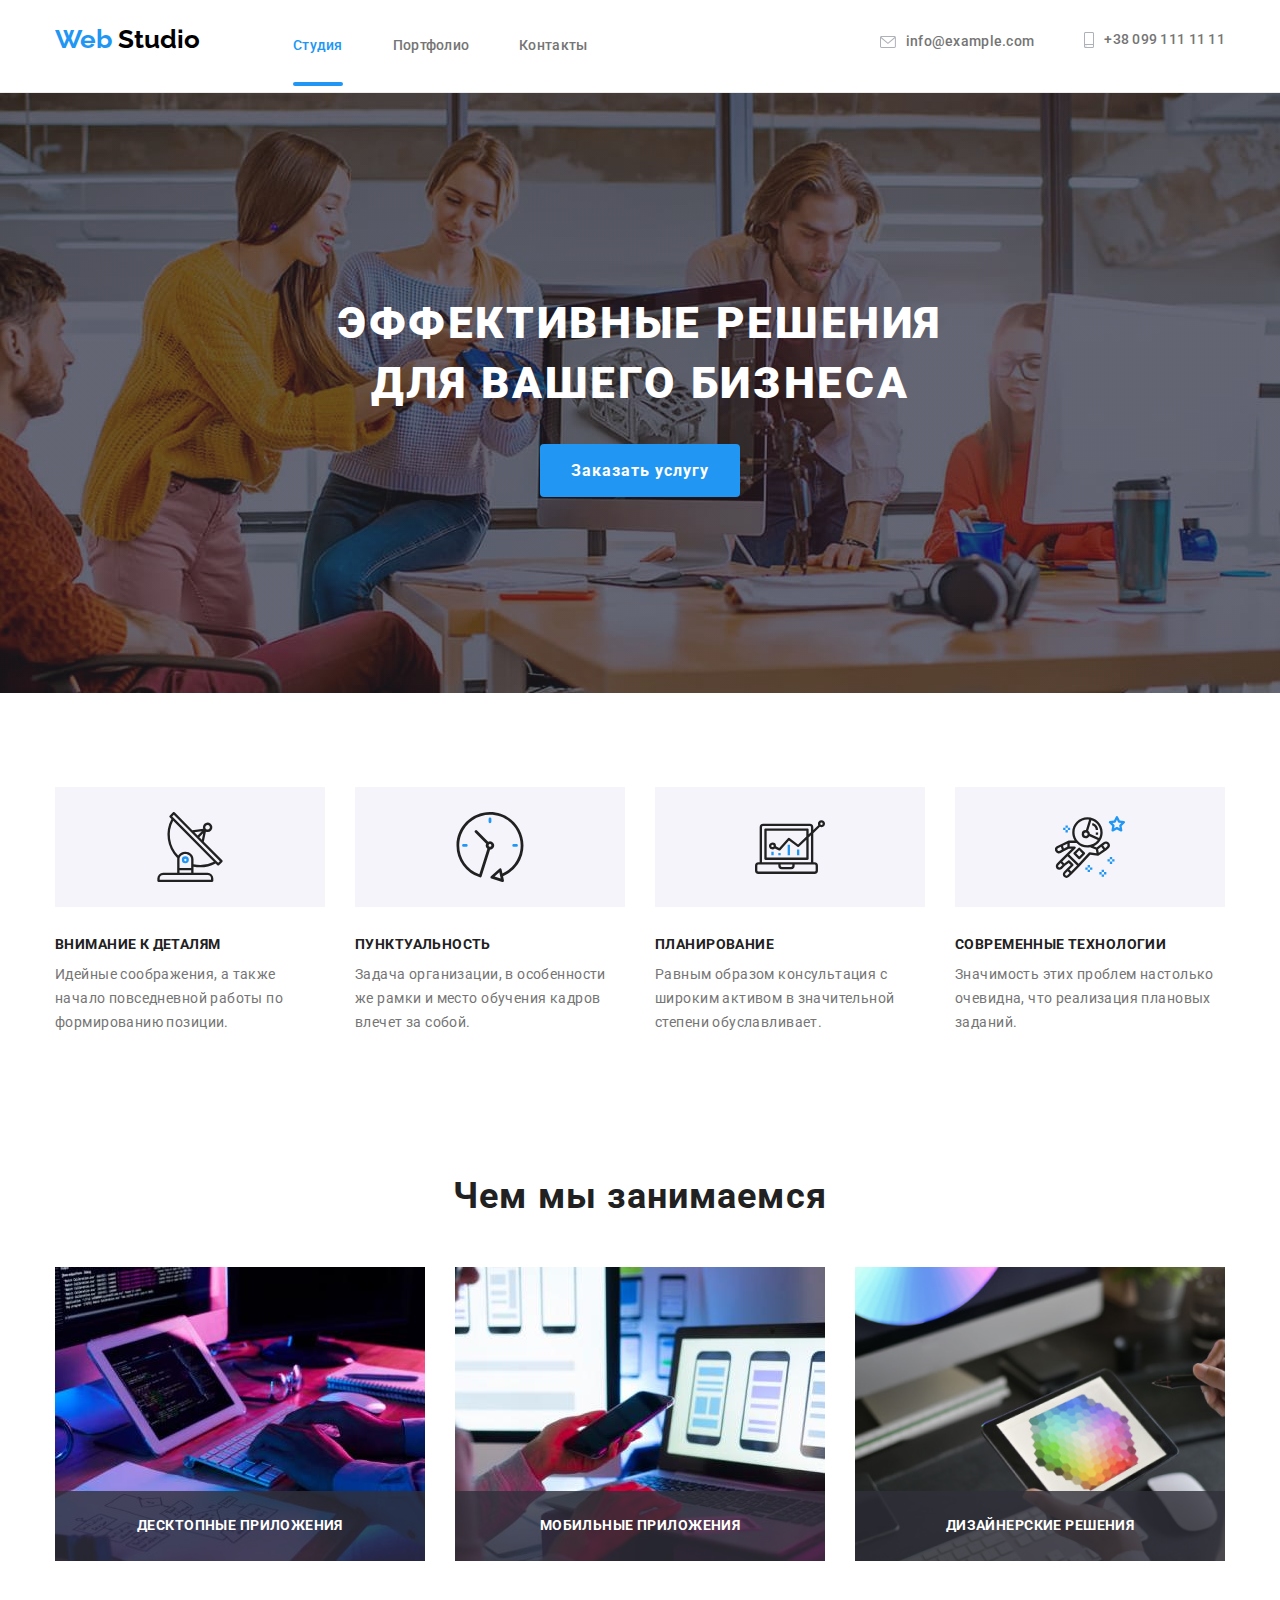
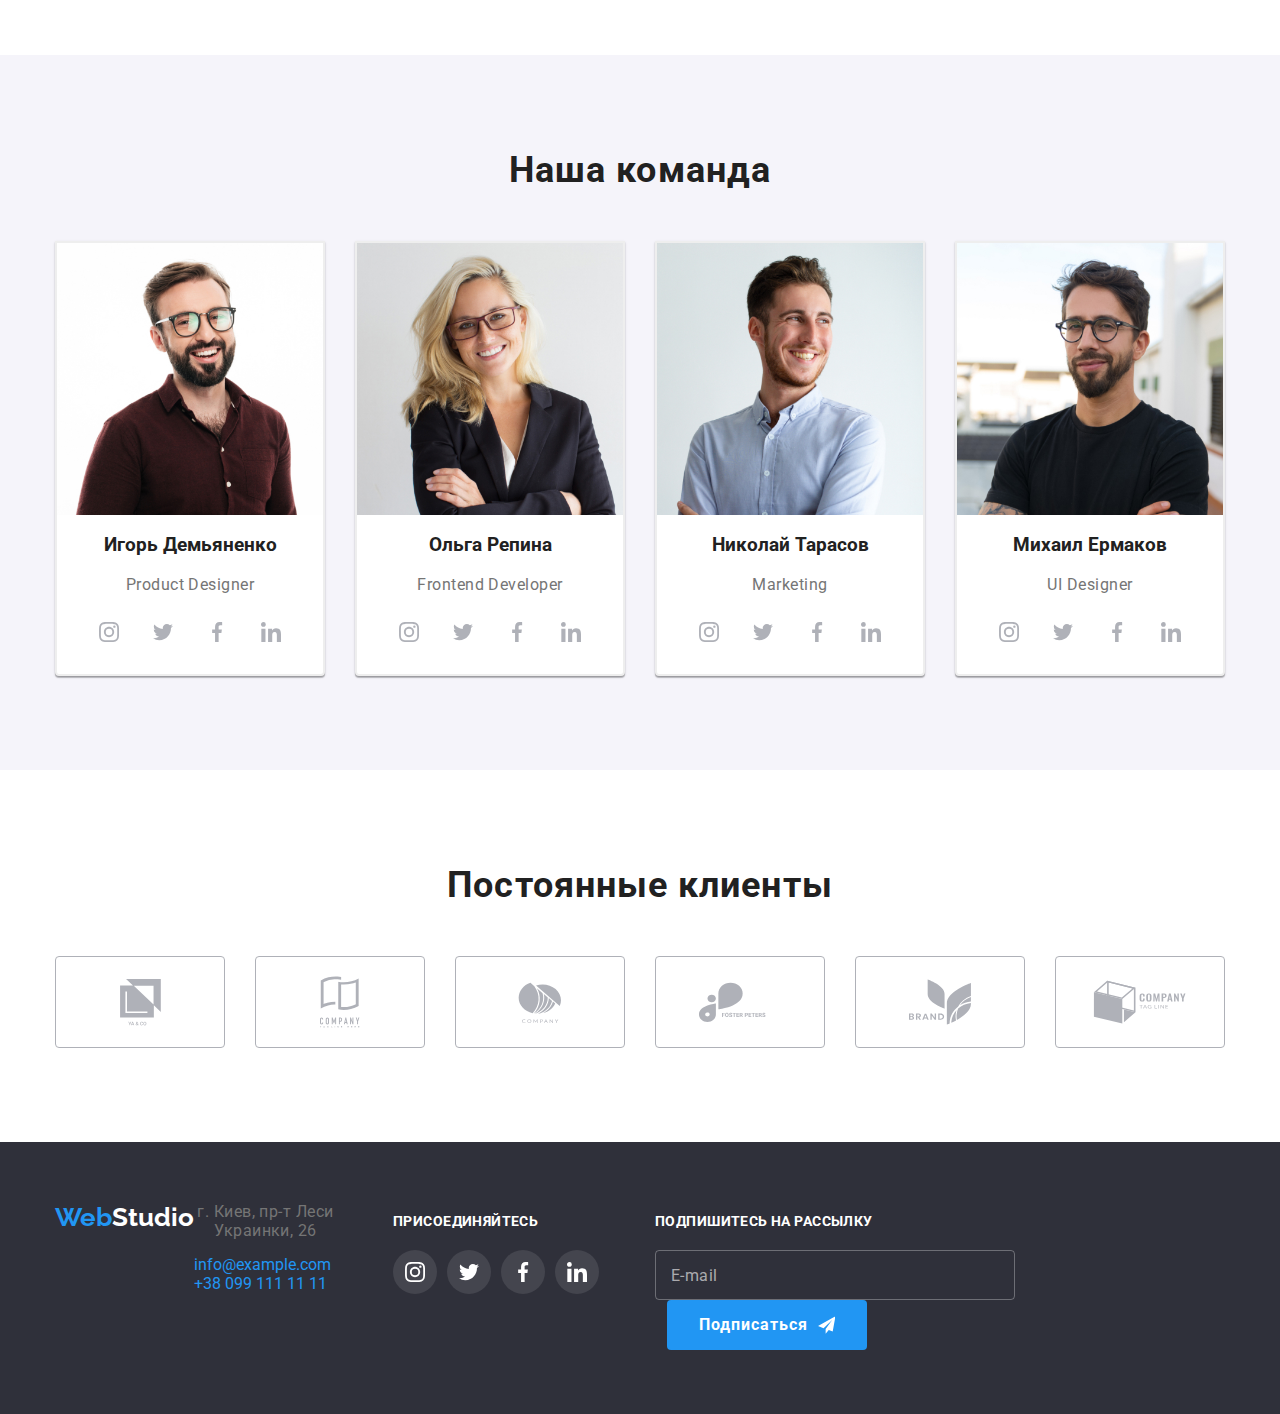
==== commit 948c0b5e: "footer" ====
--- a/index.html
+++ b/index.html
@@ -391,7 +391,7 @@
                 </address>
             </div>
                 
-                <div class="social">
+                <div class="social footer__social">
                     <p class="footer-list">Присоединяйтесь</p>
                     <ul class="social-footer">
                         <li class="social-footer__item">
--- a/css/style.min.css
+++ b/css/style.min.css
@@ -1,2 +1,2 @@
-/*! modern-normalize v1.0.0 | MIT License | https://github.com/sindresorhus/modern-normalize */*,::after,::before{box-sizing:border-box}:root{-moz-tab-size:4;tab-size:4}html{line-height:1.15;-webkit-text-size-adjust:100%}body{margin:0}body{font-family:system-ui, -apple-system, 'Segoe UI', Roboto, Helvetica, Arial, sans-serif, 'Apple Color Emoji', 'Segoe UI Emoji'}hr{height:0;color:inherit}abbr[title]{text-decoration:underline dotted}b,strong{font-weight:bolder}code,kbd,pre,samp{font-family:ui-monospace, SFMono-Regular, Consolas, 'Liberation Mono', Menlo, monospace;font-size:1em}small{font-size:80%}sub,sup{font-size:75%;line-height:0;position:relative;vertical-align:baseline}sub{bottom:-.25em}sup{top:-.5em}table{text-indent:0;border-color:inherit}button,input,optgroup,select,textarea{font-family:inherit;font-size:100%;line-height:1.15;margin:0}button,select{text-transform:none}[type=button],[type=reset],[type=submit],button{-webkit-appearance:button}::-moz-focus-inner{border-style:none;padding:0}:-moz-focusring{outline:1px dotted ButtonText}:-moz-ui-invalid{box-shadow:none}legend{padding:0}progress{vertical-align:baseline}::-webkit-inner-spin-button,::-webkit-outer-spin-button{height:auto}[type=search]{-webkit-appearance:textfield;outline-offset:-2px}::-webkit-search-decoration{-webkit-appearance:none}::-webkit-file-upload-button{-webkit-appearance:button;font:inherit}summary{display:list-item}:root{--text-color: #757575;--logo-color: #2196f3;--list-color: #ffffff;--title-color: #2f303a;--peculiarity-color: #212121;--user-color: #f5f4fa;--animation: 250ms ease-in;--time-transition: cubic-bezier(0.4, 0, 0.2, 1)}*,*::before,*::after{box-sizing:border-box}body{background:var(--list-color);font-family:Roboto, sans-serif;max-height:100vh;overflow:auto}header{border-bottom:1px solid #ECECEC}img{display:block;width:100%;height:auto}@media screen and (max-width: 320px){img{max-width:100%}}@media screen and (min-width: 768px){img{width:100%}}a{text-decoration:none;color:var(--logo-color)}a:active{color:var(--logo-color, #2196f3)}ul{margin-top:0;margin-bottom:0;padding-left:0;list-style:none;color:var(--peculiarity-color, #212121)}h3{margin-top:0}.container{width:100%;padding:0 15px 0 15px;margin-left:auto;margin-right:auto}@media screen and (min-width: 480px){.container{max-width:480px}}@media screen and (min-width: 768px){.container{max-width:768px}}@media screen and (min-width: 1200px){.container{max-width:1200px}}.logo-nav{display:flex}.logo{padding-top:24px;padding-bottom:25px;width:145px;font-weight:bold;font-size:26px;line-height:1.19;font-family:Raleway;color:var(--logo-color)}@media screen and (max-width: 320px) and (min-width: 480px){.logo{font-size:24px;line-height:1.16;letter-spacing:0.03em;padding-top:16px;padding-bottom:16px}}@media screen and (min-width: 767px){.logo{margin-right:88px}}@media screen and (min-width: 1200px){.logo{margin-right:93px}}.logo-basement{display:inline-block;margin-bottom:20px;width:145px;font-weight:bold;font-size:26px;line-height:1.19;font-family:Raleway}.logo-footer{color:var(--list-color)}.logo-header{color:#000}.nav{display:inline-flex;flex-direction:row}@media screen and (max-width: 767.98px){.site-nav__item{display:none}}.site-nav__link-current::after{content:'';position:absolute;bottom:0;left:0;width:100%;height:4px;background-color:var(--logo-color);border-radius:2px}@media screen and (max-width: 767px){.site-nav__link-current::after{display:none}}.site-nav{display:flex;flex-direction:row;align-items:center;padding-left:0}@media screen and (min-width: 320px) and (max-width: 767px){.site-nav{flex-direction:row;padding-left:0;margin-left:auto;margin-right:auto;height:60px}}@media screen and (min-width: 768px) and (max-width: 1199px){.site-nav{height:80px}}.site-nav__contact{justify-content:flex-end;margin-left:auto}@media screen and (max-width: 767px){.site-nav__contact{display:none}}.site-nav__item:not(:last-child){margin-right:50px;position:relative}.site-nav__item:first-child{margin-left:93px;position:relative}@media screen and (min-width: 320px), (max-width: 767px){.site-nav__item:first-child{margin-left:0}}.site-nav__contact:not(:last-child){margin-right:50px;margin-left:auto}@media screen and (min-width: 767.89px){.site-nav__contact:not(:last-child){margin-bottom:10px;margin-right:0px}}@media screen and (min-width: 1200px){.site-nav__contact:not(:last-child){margin-right:50px}}.site-nav__link,.contact-header__link{display:flex;padding-top:32px;padding-bottom:32px;font-style:normal;text-decoration:none;font-weight:500;font-size:14px;line-height:1.14;letter-spacing:0.02em;align-items:center;color:var(--text-color);transition:color 250ms var(--time-transition)}.site-nav__link:hover,.site-nav__link:focus,.contact-header__link:hover,.contact-header__link:focus{animation-name:changeColor, changeTextTransform;animation-duration:3000ms}@keyframes changeTextTransform{0%{text-transform:uppercase}}.site-nav__link:hover,.site-nav__link:focus,.contact-header__link:hover,.contact-header__link:focus{color:var(--logo-color)}@media screen and (min-width: 1200px){.site-nav__link,.contact-header__link{padding-top:32px;padding-bottom:32px}}.site-nav__link:hover,.site-nav__link:focus{color:var(--logo-color)}.contact-header__link:hover,.contact-header__link:focus{color:var(--logo-color)}.site-nav__link-current{color:var(--logo-color)}.envelope,.smartphone{margin-right:10px;display:inline-flex;fill:#afb1b8;transition:fill 250ms var(--time-transition)}.contact-header{display:inline-flex;justify-self:flex-end;margin-left:auto;float:right}@media screen and (min-width: 768px){.contact-header{display:block}}@media screen and (min-width: 1200px){.contact-header{display:flex;align-items:baseline}}@media screen and (min-width: 768px) and (max-width: 1199px){.contact-header__link{font-weight:500;font-size:12px;line-height:1.16;letter-spacing:0.02em}}@media screen and (min-width: 768px) and (max-width: 1199px){a.mail{padding-top:21px;padding-bottom:0}}@media screen and (min-width: 768px) and (max-width: 1199px){a.phone{padding-top:0;padding-bottom:21px}}.contact-header__link:hover .envelope,.contact-header__link:focus .envelope{fill:var(--logo-color)}.contact-header__link:hover .smartphone,.contact-header__link:focus .smartphone{fill:var(--logo-color)}.mobile-btn{position:relative;height:40px;width:40px;background-color:transparent;border:none;display:flex;z-index:102;overflow:auto;padding:10px;margin-top:22px}.mobile-btn.is-open{position:fixed;top:8px;right:8px}.mobile-btn .icon-close{display:none}@media screen and (min-width: 768px){.mobile-btn{display:none}}.mobile-btn.is-open .icon-close{display:block;position:fixed;top:8px;right:8px;fill:var(--logo-color)}.mobile-btn.is-open .icon-menu{display:none}.menu{display:none;position:absolute;top:0%;left:0;z-index:102;height:100vh;width:100vw;padding:48px 40px}.menu.is-open{position:fixed;display:flex;flex-direction:column;justify-content:space-between;background-color:#fff;z-index:101}@media screen and (min-width: 767px){.menu.is-open body{max-height:100vh;display:none;overflow:hidden}}@media screen and (max-width: 766px){.menu .menu{display:block;display:flex;overflow:auto;top:0;left:0;height:0;padding:0}}@media screen and (min-width: 768px){.menu .social__wrap{display:none}}.menu .menu-list{margin-top:0;margin-bottom:0}.menu .social__list{margin:0;flex-direction:row;align-items:center;justify-content:center}.menu .social__links{font-style:normal;font-weight:500;font-size:18px;line-height:1.2;letter-spacing:0.02em;color:var(--logo-color)}.menu .social__item:not(:last-child):after{content:"";top:0;right:0;width:100%;border-right:1px solid rgba(33,33,33,0.2);margin-left:10px}.menu .social__item:not(:last-child){margin-right:10px}.menu .social__item .social__links{font-weight:500;font-size:14px;line-height:1.22;letter-spacing:0.02em;color:var(--logo-color)}@media screen and (max-width: 320px){.menu .social__item .social__links{font-size:12px}}.mobile-nav{display:flex;flex-wrap:wrap;padding-left:0;justify-content:center;flex-direction:column}.mobile-nav__link{font-weight:500;font-size:40px;line-height:1.17;letter-spacing:0.02em;color:var(----peculiarity-color)}.menu__link--active{color:var(--logo-color)}.mobile-nav__item:not(:last-child){margin-bottom:35px}.mobile-contact{display:flex;flex-wrap:wrap;padding-left:0;justify-content:center;flex-direction:column;margin-bottom:64px}.mobile-contact__item{height:40px;left:40px;top:562px;font-style:normal;font-weight:500;font-size:34px;line-height:1.1;letter-spacing:0.02em}.mobile-mail{font-style:normal;font-weight:500;font-size:24px;line-height:28px;letter-spacing:0.02em;color:#757575}.mobile-contact__item:not(:last-child){margin-bottom:32px}footer{padding:60px 0 60px 0;margin-top:0;background:var(--title-color, #2f303a)}address{font-style:normal}@media screen and (min-width: 768px), (max-width: 1199px){address{display:flex;flex-direction:column;justify-content:left}}.footer{display:flex;flex-direction:row;align-items:baseline;justify-content:space-between}@media screen and (min-width: 320px), (max-width: 767){.footer{display:block;align-items:baseline;text-align:center;justify-content:center;margin-bottom:30px}}@media screen and (min-width: 1200px){.footer{display:flex;align-items:baseline}}@media screen and (min-width: 320px){address{text-align:center;margin-bottom:60px}}@media screen and (min-width: 768px){.footer-contact{text-align:left}}.card-footer{flex-basis:calc((50% - 45px) / 2);display:block}.site-nav .footer-address{color:var(--list-color);white-space:nowrap}.footer-contact__item{padding-left:0;margin-bottom:9px}.site-nav-footer__link{margin-bottom:9px;font-style:normal;text-decoration:none;font-size:14px;line-height:1.14;color:var(--text-color);letter-spacing:0.03em;transition:color 250ms var(--time-transition)}.footer-address{color:var(--list-color)}.site-nav-footer__link:hover,.site-nav-footer__link:focus{color:var(--logo-color)}.sosial{width:206px;height:80px;display:inline-flex;flex-basis:calc((50% - 45px) / 2)}@media screen and (min-width: 320px), (max-width: 767){.sosial{display:flex;flex-direction:column;align-items:center;margin-bottom:60px;margin-right:0}}@media screen and (min-width: 768px), (max-width: 1199px){.sosial{display:inline-flex;justify-content:center;margin-bottom:0;margin-right:auto;justify-content:left}}@media screen and (min-width: 1200px){.sosial{display:block;margin-right:100px}}.footer-list{text-transform:uppercase;color:var(--list-color);font-weight:bold;font-size:14px;line-height:1.14;letter-spacing:0.03em;margin-bottom:20px}.social-footer__icon{width:20px;height:20px;fill:var(--list-color)}.social-footer{display:inline-flex;padding-left:0;width:206px;height:44px}@media screen and (min-width: 320px), (max-width: 767){.social-footer{align-items:center;margin-bottom:60px;margin-right:0}}@media screen and (min-width: 768px), (max-width: 1199px){.social-footer{display:inline-flex;margin-bottom:60px;margin-right:auto}}.social-footer__link{display:flex;justify-content:center;align-items:center;width:44px;height:44px;border-radius:50%;background-color:rgba(255,255,255,0.1);transition:background-color 250ms var(--time-transition),fill 250ms var(--time-transition)}.social-footer__item+.social-footer__item{margin-left:10px}.social-footer__link:hover,.social-footer__link:focus{background-color:var(--logo-color)}button{border-color:transparent;margin-top:0;margin-bottom:0;padding:10px 32px;border-radius:4px;text-align:center}.pointer{cursor:pointer;width:200px;left:700px;top:430px}.stydio-button{font-weight:bold;font-size:16px;line-height:1.87;letter-spacing:0.06em;color:var(--list-color);background-color:var(--logo-color);font-family:inherit;align-items:center;text-align:center;white-space:nowrap;border-radius:4px;transition:box-shadow 250ms var(--time-transition)}.stydio-button:hover,.stydio-button:focus{background-color:#e76f60}@media screen and (min-width: 320px){.stydio-button{padding:10px}}.stydio-button:hover,.stydio-button:focus{box-shadow:0px 4px 4px rgba(0,0,0,0.15)}.section{padding:94px 0 94px 0}.portfolio-button__element{flex-direction:column;font-weight:500;font-size:16px;line-height:1.6;text-align:center;letter-spacing:0.03em;transition:color 250ms var(--time-transition),background-color 250ms var(--time-transition),box-shadow 250ms var(--time-transition)}.portfolio-button__element:hover{box-shadow:0 0 10px 0 #3498db inset, 0 0 10px 4px #3498db;background:#18614f;transform:translateY(2px)}.portfolio-button__element:focus{box-shadow:0 0 10px 0 #3498db inset, 0 0 10px 4px #3498db;background:#18614f;transform:translateY(2px)}.portfolio-button__element:focus{border-radius:4px;color:var(--main-background)}.portfolio-button__element:active{border-radius:4px;color:var(--main-background)}.portfolio-button__element:hover{border-radius:4px;color:var(--main-background)}.portfolio-button{display:flex;justify-content:center;margin-left:auto;margin-right:auto;margin-bottom:50px;padding-left:0}@media screen and (min-width: 320px) and (max-width: 767px){.portfolio-button{flex-direction:row;flex-wrap:wrap;justify-content:start;margin-bottom:40px}}@media screen and (min-width: 768px){.portfolio-button{justify-content:center;margin-bottom:30px}}@media screen and (min-width: 320px) and (max-width: 767px){.portfolio-button__element{margin-bottom:15px}}.portfolio-button__all{background-color:#2196f3;color:#fff;box-shadow:0px 3px 1px rgba(0,0,0,0.1),0px 1px 2px rgba(0,0,0,0.08),0px 2px 2px rgba(0,0,0,0.12)}.portfolio-button__elementt:not(:last-child){margin-right:8px}.portfolio-button__item:not(:last-child){margin-right:8px}.portfolio-button__element:focus,.portfolio-button__element:hover{background:var(--logo-color);border-radius:4px;color:var(--list-color);box-shadow:0px 3px 1px rgba(0,0,0,0.1),0px 1px 2px rgba(0,0,0,0.08),0px 2px 2px rgba(0,0,0,0.12)}h1{margin-bottom:0;text-align:center}.main{margin-top:0;margin-bottom:0;margin-left:auto;margin-right:auto;background:var(--title-color, #2f303a);padding:200px 0;text-align:center;max-width:1600px;background-image:linear-gradient(to right, rgba(47,48,58,0.4), rgba(47,48,58,0.4)),url(../images/фон.jpg);background-position:center;background-repeat:no-repeat;background-size:cover}@media screen and (min-width: 320px){.main{padding-top:110px;padding-bottom:110px;height:350px;background-image:url(/images/Header1х.jpg)}}@media screen and (min-width: 320px) and (min-device-pixel-ratio: 2), screen and (min-width: 320px) and (min-resolution: 192dpi), screen and (min-width: 320px) and (min-resolution: 2dppx){.main{background-image:linear-gradient(rgba(47,48,58,0.4), rgba(47,48,58,0.4)),url(/images/Header1х.jpg)}}@media screen and (min-width: 480px), (max-width: 767px){.main{padding-top:118px;padding-bottom:118px;height:400px;background-image:url(/images/Header1х.jpg)}}@media screen and (min-width: 480px) and (min-device-pixel-ratio: 2), (max-width: 767px) and (min-device-pixel-ratio: 2), screen and (min-width: 480px) and (min-resolution: 192dpi), (max-width: 767px) and (min-resolution: 192dpi), screen and (min-width: 480px) and (min-resolution: 2dppx), (max-width: 767px) and (min-resolution: 2dppx){.main{background-image:linear-gradient(rgba(47,48,58,0.4), rgba(47,48,58,0.4)),url(/images/Header1х.jpg)}}@media screen and (min-width: 768px) and (max-width: 968px){.main{background-image:url(/images/Header2х.jpg)}}@media screen and (min-width: 768px) and (max-width: 968px) and (min-device-pixel-ratio: 2), screen and (min-width: 768px) and (max-width: 968px) and (min-resolution: 192dpi), screen and (min-width: 768px) and (max-width: 968px) and (min-resolution: 2dppx){.main{background-image:linear-gradient(rgba(47,48,58,0.4), rgba(47,48,58,0.4)),url(/images/Header2х.jpg)}}@media screen and (min-width: 970px){.main{padding-top:200px;padding-bottom:200px;margin-right:auto;margin-left:auto;height:600px;background-image:linear-gradient(rgba(47,48,58,0.4), rgba(47,48,58,0.4)),url(/images/фон.jpg)}}@media screen and (min-width: 970px) and (min-device-pixel-ratio: 2), screen and (min-width: 970px) and (min-resolution: 192dpi), screen and (min-width: 970px) and (min-resolution: 2dppx){.main{background-image:linear-gradient(rgba(47,48,58,0.4), rgba(47,48,58,0.4)),url(/images/фон.jpg)}}.title{width:696px;margin:auto;margin-bottom:30px;font-weight:900;font-size:44px;line-height:1.36;color:var(--list-color, white);letter-spacing:0.06em;text-align:center;text-transform:uppercase}@media screen and (min-width: 320px) and (max-width: 767px){.title{width:360px;font-weight:500;font-size:20px;line-height:1.61;text-align:center;letter-spacing:0.06em}}@media screen and (min-width: 768px) and (max-width: 1199px){.title{width:360px;font-weight:900;font-size:26px;line-height:1.61;letter-spacing:0.06em;text-align:center}}@media screen and (min-width: 1200px){.title{font-weight:900;font-size:44px;line-height:1.37}}h2{margin-top:0;margin-bottom:0}.peculiarity-section{padding-top:94px;padding-bottom:94px}.list{display:flex;flex-wrap:wrap;padding-left:0;justify-content:center}.list__item{flex-basis:100%}@media screen and (min-width: 768px){.list__item{flex-basis:calc((100% - 90px) / 2);margin-right:30px}}@media screen and (min-width: 1200px){.list__item{flex-basis:calc((100% - 90px) / 4)}}@media screen and (min-width: 768px) and (max-width: 1199px){.list__item:nth-child(2n){margin-right:0}.list__item:nth-last-child(-n+2){margin-bottom:0}}@media screen and (min-width: 1200px){.list__item:nth-child(4n){margin-right:0}.list__item:nth-last-child(-n+4){margin-bottom:0}}.list__item:not(:last-child){margin-bottom:30px}.peculiarity{font-family:Roboto;font-style:normal;font-weight:bold;font-size:14px;line-height:1.14;color:var(--peculiarity-color, #212121);text-transform:uppercase;margin-top:0;margin-bottom:10px;letter-spacing:0.03em}p{margin-top:0;margin-bottom:16px;font-weight:normal;font-size:16px;line-height:1.19;color:var(--text-color);letter-spacing:0.03em}.list__item-text{font-style:normal;font-weight:normal;font-size:14px;line-height:1.71;letter-spacing:0.03em}.antena::before{content:'';display:block;height:120px;background-image:url(../images/icon/antenna.svg);background-size:70px;background-repeat:no-repeat;background-position:center;background-color:#f5f4fa;margin-bottom:30px}.clock::before{content:'';display:block;height:120px;background-image:url(../images/icon/clock.svg);background-size:70px;background-repeat:no-repeat;background-position:center;background-color:#f5f4fa;margin-bottom:30px}.diagram::before{content:'';display:block;height:120px;background-image:url(../images/icon/diagram.svg);background-size:70px;background-repeat:no-repeat;background-position:center;background-color:#f5f4fa;margin-bottom:30px}.astronaut::before{content:'';display:block;height:120px;background-image:url(../images/icon/astronaut.svg);background-size:70px;background-repeat:no-repeat;background-position:center;background-color:#f5f4fa;margin-bottom:30px}.visualization-section{padding-bottom:94px}@media screen and (max-width: 1199.98px){.visualization-section{display:none}}.main-title{margin-bottom:50px;font-weight:bold;font-size:36px;line-height:1.17;color:var(--peculiarity-color, #212121);text-align:center;letter-spacing:0.03em}.visualization{display:flex;padding-left:0}.visualization__item{position:relative;width:370px;height:294px}.visualization__item:not(:last-child){margin-right:30px}.visualization-item-element{position:absolute;top:100%;transform:translateY(-100%);width:370px;height:70px;display:flex;align-items:center;justify-content:center;background-color:rgba(47,48,58,0.8)}.visualization-item-element__text{color:var(--list-color);margin-bottom:0;font-weight:bold;font-size:14px;line-height:1.14;letter-spacing:0.03em;text-transform:uppercase}.user{background:var(--user-color, #f5f4fa);padding:94px 0 94px 0;margin-left:auto;margin-right:auto}.user-block{display:flex;flex-wrap:wrap;padding-left:0;justify-content:center}.user-block__item:not(:last-child){margin-right:30px}.user-block__item{flex-basis:100%;max-width:270px;width:270px;border-radius:0px 0px 4px 4px;border:2px solid #eeeeee;box-shadow:0px 1px 3px rgba(0,0,0,0.12),0px 1px 1px rgba(0,0,0,0.14),0px 2px 1px rgba(0,0,0,0.2);background-color:var(--list-color)}@media screen and (min-width: 768px) and (max-width: 1199px){.user-block__item{flex-basis:calc((100% - 3 * 30px) / 2);margin-right:30px;margin-bottom:30px;max-width:270px}}@media screen and (min-width: 1200px){.user-block__item{flex-basis:calc((100% - 90px) / 4)}}@media screen and (min-width: 320px) and (max-width: 767px){.user-block__item{margin-bottom:30px;margin-right:30px}}h3{margin-block-start:0em}.studio-card{padding:20px 24px;text-align:center}.social-icons{display:inline-flex;padding-left:0}.social-icons-link{display:flex;justify-content:center;align-items:center;width:44px;height:44px;border-radius:50%;background-color:#fff;transition:fill 250ms var(--time-transition),background-color 250ms var(--time-transition)}.social-icons__item+.social-icons__item{margin-left:10px}.social-icons-link:hover .social-icons-link__icon,.social-icons-link:focus .social-icons-link__icon{fill:var(--list-color)}.social-icons-link:hover,.social-icons-link:focus{background-color:var(--logo-color)}.social-icons-link__icon{fill:#afb1b8;width:20px;height:20px}.client{padding:94px 0 94px 0}.company{display:flex;flex-wrap:wrap;padding-left:0;margin-top:-30px;margin-left:-30px}.company-item{display:flex;align-items:center;justify-content:center;margin-top:30px;margin-left:30px;box-sizing:border-box}@media screen and (min-width: 320px){.company-item{flex-basis:calc((100% - 60px) / 2)}}@media screen and (min-width: 768px){.company-item{flex-basis:calc((100% - 90px) / 3)}}@media screen and (min-width: 1200px){.company-item{flex-basis:calc((100% - 180px) / 6)}}.company-link{display:flex;justify-content:center;align-items:center;width:170px;height:92px;border:1px solid #afb1b8;border-radius:4px;transition:border 250ms var(--time-transition)}.company-link:hover,.company-link:focus{border:1px solid var(--logo-color)}.company-link:hover .company-link__icon,.company-link:focus .company-link__icon{fill:var(--logo-color)}.company-link__icon{fill:#afb1b8;transition:fill 250ms var(--time-transition)}@media screen and (max-width: 768px){.main-title{font-size:28px;line-height:1.17}}.subscription{width:570px;flex-basis:calc(50% - 15px)}@media screen and (min-width: 320px), (max-width: 767px){.subscription{width:100%}}.footer-input{height:50px;width:350px;margin:0;background-color:transparent;border:1px solid rgba(255,255,255,0.3);border-radius:4px;color:var(--text-color);padding-left:15px}@media screen and (min-width: 320px), (max-width: 767px){.footer-input{display:block;width:450px;margin-bottom:20px}}@media screen and (min-width: 768px), (max-width: 1199px){.footer-input{justify-content:center;width:450px;margin-left:auto;margin-right:auto;margin-bottom:20px}}@media screen and (min-width: 1200px){.footer-input{display:inline-flex;width:360px;margin-bottom:0}}.footer-input::placeholder{font-size:16px;line-height:1.25;letter-spacing:0.03em;color:rgba(255,255,255,0.6)}.footer-submit-btn{margin-left:12px;display:inline-flex;justify-content:center;align-items:center}.footer-icon-send{margin-left:10px;fill:var(--list-color)}.gallery{display:flex;flex-wrap:wrap;padding-left:0;margin-top:-30px;margin-left:-30px}.gallery-item{width:100%;margin:15px;border-bottom-right-radius:5px;border-bottom-left-radius:5px;cursor:pointer;background-color:var(--list-color);border:1px solid #eeeeee;transition:box-shadow 250ms var(--time-transition),color 250ms var(--time-transition),background-color 250ms var(--time-transition)}@media screen and (min-width: 768px){.gallery-item{flex-basis:calc((100% - 4 * 15px) / 2)}}@media screen and (min-width: 1200px){.gallery-item{flex-basis:calc((100% - 6 * 15px) / 3)}}.gallery-item:hover{box-shadow:0px 1px 1px rgba(0,0,0,0.12),0px 4px 4px rgba(0,0,0,0.06),1px 4px 6px rgba(0,0,0,0.16)}.gallery-item__link:focus{box-shadow:0px 1px 1px rgba(0,0,0,0.12),0px 4px 4px rgba(0,0,0,0.06),1px 4px 6px rgba(0,0,0,0.16)}.gallery-item__link{display:block}.gallery-item-text:hover .gallery-overlay,.gallery-item__link:focus .gallery-overlay{transform:translateY(0)}.gallery-overlay{position:absolute;left:0;top:0;width:100%;height:100%;padding:63px 24px;font-style:normal;font-weight:normal;font-size:18px;line-height:1.5;letter-spacing:0.03em;color:var(--list-color);background-color:rgba(33,150,243,0.9);transform:translateY(101%);transition:var(--animation);transition-timing-function:var(--time-transition)}.gallery-item-text{position:relative;overflow:hidden}@media screen and (max-width: 375px){.gallery-item-text{font-size:14px;padding-top:30px}}.portfolio-card{border:1px solid #eeeeee;border-radius:5px;padding:20px 24px}.card-element{margin-top:0;margin-bottom:10px;font-weight:bold;font-size:18px;line-height:2;letter-spacing:0.06em;color:var(--peculiarity-color)}.backdrop{position:fixed;top:0;left:0;width:100%;height:100%;background-color:rgba(0,0,0,0.2);opacity:1;transition-property:opacity;transition:opacity 250ms var(--time-transition)}@media screen and (max-width: 768px){.backdrop{padding:94px 15px;overflow-y:scroll}}.is-hidden{opacity:0;pointer-events:none}.is-hidden .modal{transform:translate(-50%, -50%) scale(0)}.modal{position:relative;width:528px;height:581px;top:50%;left:50%;padding:40px;background-color:var(--list-color);box-shadow:0px 1px 3px rgba(0,0,0,0.12),0px 1px 1px rgba(0,0,0,0.14),0px 2px 1px rgba(0,0,0,0.2);border-radius:4px;transform:translate(-50%, -50%) scale(1);transition:transform 250ms var(--time-transition)}@media screen and (min-width: 320px){.modal{width:450px}}@media screen and (min-width: 768px){.modal{position:absolute;top:50%;left:50%;transform:translate(-50%, -50%);width:450px}}@media screen and (min-width: 1200px){.modal{position:absolute;top:50%;left:50%;transform:translate(-50%, -50%);min-width:528px;min-height:581px}}@media screen and (max-width: 479px){.modal-form{padding:20px;padding-top:40px}}.close-icon{position:absolute;top:50%;left:50%;transform:translate(-50%, -50%)}.modal-text{margin-bottom:12px;color:var(--peculiarity-color);font-weight:700;font-size:20px;line-height:1.15;text-align:center;letter-spacing:0.03em}.modal-label{display:flex;flex-direction:column;margin-bottom:10px;color:var(--text-color);font-weight:400;font-size:12px;line-height:1.16;letter-spacing:0.01em}.modal-input-form{position:relative;margin-top:4px}.modal-input{width:100%;padding-left:45px;height:40px;margin:0;background-color:transparent;border:1px solid rgba(33,33,33,0.2);border-radius:4px;transition:outline 250ms var(--time-transition),border 250ms var(--time-transition)}.modal-icon{position:absolute;top:50%;left:15px;transform:translateY(-50%);fill:var(--peculiarity-color);transition:fill 250ms var(--time-transition)}.modal-input:focus+.modal-icon{fill:var(--logo-color)}.modal-input:focus{outline:transparent;border:1px solid var(--logo-color)}textarea.modal-input{resize:none;height:120px;padding:12px 16px}.modal-input::placeholder{font-weight:400;font-size:12px;line-height:1.16;letter-spacing:0.01em;color:rgba(117,117,117,0.5)}.modal-checkbox{-webkit-appearance:none;-moz-appearance:none;appearance:none}.modal-checkbox-form{display:flex;align-items:center;justify-content:center}.modal-checkbox-text{font-style:normal;font-weight:normal;font-size:14px;line-height:24px;letter-spacing:0.03em;color:var(--text-color)}@media screen and (min-width: 320px){.modal-checkbox-text{flex-wrap:wrap;font-size:8px}}@media screen and (min-width: 420px){.modal-checkbox-text{margin-left:0;font-size:10px;line-height:1.16}}@media screen and (min-width: 1200px){.modal-checkbox-text{display:flex;align-items:center;margin-left:8px;align-content:center;font-size:14px;line-height:1.71px}}.modal-checkbox-link{color:var(--logo-color);font-style:normal;font-weight:normal;font-size:14px;line-height:24px;letter-spacing:0.03em;text-decoration-line:underline}@media screen and (max-width: 377px){.modal-checkbox-link{font-size:8px}}@media screen and (min-width: 378px) and (max-width: 479px){.modal-checkbox-link{font-size:10px}}@media screen and (min-width: 1200px){.modal-checkbox-link{font-size:14px;line-height:1.71}}.modal-icon-checkbox{margin-right:7px;fill:transparent;background-color:transparent;border-radius:2px;border:2px solid #000;transition:background-color 250ms var(--time-transition),fill 250ms var(--time-transition),border 250ms var(--time-transition)}@media screen and (max-width: 377px){.modal-icon-checkbox{width:12px;height:11px}}@media screen and (min-width: 378px) and (max-width: 479px){.modal-icon-checkbox{width:13px;height:12px}}.modal-checkbox:focus+.modal-icon-checkbox{outline:3px solid var(--logo-color)}.modal-checkbox:checked+.modal-icon-checkbox{background-color:var(--logo-color);fill:var(--list-color);border:transparent}.modal-close-btn{position:absolute;width:30px;height:30px;right:8px;top:8px;cursor:pointer;background-color:var(--list-color);box-sizing:border-box;border:1px solid rgba(0,0,0,0.1);border-radius:50%;padding:0;transition:color 250ms var(--time-transition)}.modal-submit-btn{margin-top:30px;margin-left:124px;margin-right:124px;margin-bottom:40px}.modal-submit-btn,.footer-submit-btn{width:200px;height:50px;border:none;color:var(--list-color);font-weight:700;font-size:16px;line-height:1.88;letter-spacing:0.06em;cursor:pointer;background-color:var(--logo-color);border-radius:4px;transition:box-shadow 250ms var(--time-transition)}.modal-submit-btn:hover{box-shadow:0px 4px 4px rgba(0,0,0,0.15)}.modal-submit-btn:focus{box-shadow:0px 4px 4px rgba(0,0,0,0.15)}.close-icon{fill:currentColor;position:absolute;top:50%;left:50%;transform:translate(-50%, -50%)}.modal-close-btn:focus,.modal-close-btn:hover{color:var(--logo-color);outline:transparent}
+/*! modern-normalize v1.0.0 | MIT License | https://github.com/sindresorhus/modern-normalize */*,::after,::before{box-sizing:border-box}:root{-moz-tab-size:4;tab-size:4}html{line-height:1.15;-webkit-text-size-adjust:100%}body{margin:0}body{font-family:system-ui, -apple-system, 'Segoe UI', Roboto, Helvetica, Arial, sans-serif, 'Apple Color Emoji', 'Segoe UI Emoji'}hr{height:0;color:inherit}abbr[title]{text-decoration:underline dotted}b,strong{font-weight:bolder}code,kbd,pre,samp{font-family:ui-monospace, SFMono-Regular, Consolas, 'Liberation Mono', Menlo, monospace;font-size:1em}small{font-size:80%}sub,sup{font-size:75%;line-height:0;position:relative;vertical-align:baseline}sub{bottom:-.25em}sup{top:-.5em}table{text-indent:0;border-color:inherit}button,input,optgroup,select,textarea{font-family:inherit;font-size:100%;line-height:1.15;margin:0}button,select{text-transform:none}[type=button],[type=reset],[type=submit],button{-webkit-appearance:button}::-moz-focus-inner{border-style:none;padding:0}:-moz-focusring{outline:1px dotted ButtonText}:-moz-ui-invalid{box-shadow:none}legend{padding:0}progress{vertical-align:baseline}::-webkit-inner-spin-button,::-webkit-outer-spin-button{height:auto}[type=search]{-webkit-appearance:textfield;outline-offset:-2px}::-webkit-search-decoration{-webkit-appearance:none}::-webkit-file-upload-button{-webkit-appearance:button;font:inherit}summary{display:list-item}:root{--text-color: #757575;--logo-color: #2196f3;--list-color: #ffffff;--title-color: #2f303a;--peculiarity-color: #212121;--user-color: #f5f4fa;--animation: 250ms ease-in;--time-transition: cubic-bezier(0.4, 0, 0.2, 1)}*,*::before,*::after{box-sizing:border-box}body{background:var(--list-color);font-family:Roboto, sans-serif;max-height:100vh;overflow:auto}header{border-bottom:1px solid #ECECEC}img{display:block;width:100%;height:auto}@media screen and (max-width: 320px){img{max-width:100%}}@media screen and (min-width: 768px){img{width:100%}}a{text-decoration:none;color:var(--logo-color)}a:active{color:var(--logo-color, #2196f3)}ul{margin-top:0;margin-bottom:0;padding-left:0;list-style:none;color:var(--peculiarity-color, #212121)}h3{margin-top:0}.container{width:100%;padding:0 15px 0 15px;margin-left:auto;margin-right:auto}@media screen and (min-width: 480px){.container{max-width:480px}}@media screen and (min-width: 768px){.container{max-width:768px}}@media screen and (min-width: 1200px){.container{max-width:1200px}}.logo-nav{display:flex}.logo{padding-top:24px;padding-bottom:25px;width:145px;font-weight:bold;font-size:26px;line-height:1.19;font-family:Raleway;color:var(--logo-color)}@media screen and (max-width: 320px) and (min-width: 480px){.logo{font-size:24px;line-height:1.16;letter-spacing:0.03em;padding-top:16px;padding-bottom:16px}}@media screen and (min-width: 767px){.logo{margin-right:88px}}@media screen and (min-width: 1200px){.logo{margin-right:93px}}.logo-basement{display:inline-block;margin-bottom:20px;width:145px;font-weight:bold;font-size:26px;line-height:1.19;font-family:Raleway}.logo-footer{color:var(--list-color)}.logo-header{color:#000}.nav{display:inline-flex;flex-direction:row}@media screen and (max-width: 767.98px){.site-nav__item{display:none}}.site-nav__link-current::after{content:'';position:absolute;bottom:0;left:0;width:100%;height:4px;background-color:var(--logo-color);border-radius:2px}@media screen and (max-width: 767px){.site-nav__link-current::after{display:none}}.site-nav{display:flex;flex-direction:row;align-items:center;padding-left:0}@media screen and (min-width: 320px) and (max-width: 767px){.site-nav{flex-direction:row;padding-left:0;margin-left:auto;margin-right:auto;height:60px}}@media screen and (min-width: 768px) and (max-width: 1199px){.site-nav{height:80px}}.site-nav__contact{justify-content:flex-end;margin-left:auto}@media screen and (max-width: 767px){.site-nav__contact{display:none}}.site-nav__item:not(:last-child){margin-right:50px;position:relative}.site-nav__item:first-child{margin-left:93px;position:relative}@media screen and (min-width: 320px), (max-width: 767px){.site-nav__item:first-child{margin-left:0}}.site-nav__contact:not(:last-child){margin-right:50px;margin-left:auto}@media screen and (min-width: 767.89px){.site-nav__contact:not(:last-child){margin-bottom:10px;margin-right:0px}}@media screen and (min-width: 1200px){.site-nav__contact:not(:last-child){margin-right:50px}}.site-nav__link,.contact-header__link{display:flex;padding-top:32px;padding-bottom:32px;font-style:normal;text-decoration:none;font-weight:500;font-size:14px;line-height:1.14;letter-spacing:0.02em;align-items:center;color:var(--text-color);transition:color 250ms var(--time-transition)}.site-nav__link:hover,.site-nav__link:focus,.contact-header__link:hover,.contact-header__link:focus{animation-name:changeColor, changeTextTransform;animation-duration:3000ms}@keyframes changeTextTransform{0%{text-transform:uppercase}}.site-nav__link:hover,.site-nav__link:focus,.contact-header__link:hover,.contact-header__link:focus{color:var(--logo-color)}@media screen and (min-width: 1200px){.site-nav__link,.contact-header__link{padding-top:32px;padding-bottom:32px}}.site-nav__link:hover,.site-nav__link:focus{color:var(--logo-color)}.contact-header__link:hover,.contact-header__link:focus{color:var(--logo-color)}.site-nav__link-current{color:var(--logo-color)}.envelope,.smartphone{margin-right:10px;display:inline-flex;fill:#afb1b8;transition:fill 250ms var(--time-transition)}.contact-header{display:inline-flex;justify-self:flex-end;margin-left:auto;float:right}@media screen and (min-width: 768px){.contact-header{display:block}}@media screen and (min-width: 1200px){.contact-header{display:flex;align-items:baseline}}@media screen and (min-width: 768px) and (max-width: 1199px){.contact-header__link{font-weight:500;font-size:12px;line-height:1.16;letter-spacing:0.02em}}@media screen and (min-width: 768px) and (max-width: 1199px){a.mail{padding-top:21px;padding-bottom:0}}@media screen and (min-width: 768px) and (max-width: 1199px){a.phone{padding-top:0;padding-bottom:21px}}.contact-header__link:hover .envelope,.contact-header__link:focus .envelope{fill:var(--logo-color)}.contact-header__link:hover .smartphone,.contact-header__link:focus .smartphone{fill:var(--logo-color)}.mobile-btn{position:relative;height:40px;width:40px;background-color:transparent;border:none;display:flex;z-index:102;overflow:auto;padding:10px;margin-top:22px}.mobile-btn.is-open{position:fixed;top:8px;right:8px}.mobile-btn .icon-close{display:none}@media screen and (min-width: 768px){.mobile-btn{display:none}}.mobile-btn.is-open .icon-close{display:block;position:fixed;top:8px;right:8px;fill:var(--logo-color)}.mobile-btn.is-open .icon-menu{display:none}.menu{display:none;top:0%;left:0;z-index:100;height:100vh;width:100vw;padding:48px 40px}.menu.is-open{position:fixed;display:flex;flex-direction:column;justify-content:space-between;background-color:#fff;z-index:101}@media screen and (min-width: 767px){.menu.is-open body{max-height:100vh;display:none;overflow:hidden}}@media screen and (max-width: 766px){.menu .menu{display:block;display:flex;overflow:auto;top:0;left:0;height:0;padding:0}}@media screen and (min-width: 768px){.menu .social__wrap{display:none}}.menu .menu-list{margin-top:0;margin-bottom:0}.menu .social__list{margin:0;flex-direction:row;align-items:center;justify-content:center}.menu .social__links{font-style:normal;font-weight:500;font-size:18px;line-height:1.2;letter-spacing:0.02em;color:var(--logo-color)}.menu .social__item:not(:last-child):after{content:"";top:0;right:0;width:100%;border-right:1px solid rgba(33,33,33,0.2);margin-left:10px}.menu .social__item:not(:last-child){margin-right:10px}.menu .social__item .social__links{font-weight:500;font-size:14px;line-height:1.22;letter-spacing:0.02em;color:var(--logo-color)}@media screen and (max-width: 320px){.menu .social__item .social__links{font-size:12px}}.mobile-nav{display:flex;flex-wrap:wrap;padding-left:0;justify-content:center;flex-direction:column}.mobile-nav__link{font-weight:500;font-size:40px;line-height:1.17;letter-spacing:0.02em;color:var(----peculiarity-color)}.menu__link--active{color:var(--logo-color)}.mobile-nav__item:not(:last-child){margin-bottom:35px}.mobile-contact{display:flex;flex-wrap:wrap;padding-left:0;justify-content:center;flex-direction:column;margin-bottom:64px}.mobile-contact__item{height:40px;left:40px;top:562px;font-style:normal;font-weight:500;font-size:34px;line-height:1.1;letter-spacing:0.02em}.mobile-mail{font-style:normal;font-weight:500;font-size:24px;line-height:28px;letter-spacing:0.02em;color:#757575}.mobile-contact__item:not(:last-child){margin-bottom:32px}footer{padding:60px 0 60px 0;margin-top:0;background:var(--title-color, #2F303A)}address{font-style:normal}@media screen and (min-width: 768px), (max-width: 1199px){address{flex-direction:column;justify-content:left}}.footer{display:flex;flex-wrap:wrap;align-items:baseline;justify-content:space-between}@media screen and (min-width: 320px) and (max-width: 767){.footer{text-align:center;justify-content:center;margin-bottom:30px}}@media screen and (min-width: 1200px){.footer{align-items:baseline}}@media screen and (min-width: 320px){address{text-align:center;margin-bottom:60px}}@media screen and (min-width: 1200px){.footer-contact{text-align:left}}.card-footer{display:flex}@media screen and (min-width: 320px) and (max-width: 767){.card-footer{width:100%;align-items:center}}@media screen and (min-width: 768px) and (max-width: 1199px){.card-footer{width:calc((100% - 45px) / 2);flex-direction:column;justify-content:left}}@media screen and (min-width: 1200px){.card-footer{flex-basis:calc((50% - 45px) / 2)}}.soсial{height:80px;display:flex}@media screen and (min-width: 320px) and (max-width: 767){.soсial{flex-direction:column;align-items:center;margin-bottom:60px;margin-right:0;width:100%}}@media screen and (min-width: 768px) and (max-width: 1199px){.soсial{justify-content:center;margin-bottom:0;margin-right:auto;justify-content:left;width:calc((100% - 45px) / 2)}}@media screen and (min-width: 1200px){.soсial{margin-right:100px;width:calc((50% - 45px) / 2)}}.footer-list{text-transform:uppercase;color:var(--list-color);font-weight:bold;font-size:14px;line-height:1.14;letter-spacing:0.03em;margin-bottom:20px}.social-footer__icon{width:20px;height:20px;fill:var(--list-color)}.social-footer{display:inline-flex;padding-left:0;width:206px;height:44px}@media screen and (min-width: 320px), (max-width: 767){.social-footer{align-items:center;margin-bottom:60px;margin-right:0}}@media screen and (min-width: 768px), (max-width: 1199px){.social-footer{display:inline-flex;margin-bottom:60px;margin-right:auto}}.social-footer__link{display:flex;justify-content:center;align-items:center;width:44px;height:44px;border-radius:50%;background-color:rgba(255,255,255,0.1);transition:background-color 250ms var(--time-transition),fill 250ms var(--time-transition)}.social-footer__item+.social-footer__item{margin-left:10px}.social-footer__link:hover,.social-footer__link:focus{background-color:var(--logo-color)}button{border-color:transparent;margin-top:0;margin-bottom:0;padding:10px 32px;border-radius:4px;text-align:center}.pointer{cursor:pointer;width:200px;left:700px;top:430px}.stydio-button{font-weight:bold;font-size:16px;line-height:1.87;letter-spacing:0.06em;color:var(--list-color);background-color:var(--logo-color);font-family:inherit;align-items:center;text-align:center;white-space:nowrap;border-radius:4px;transition:box-shadow 250ms var(--time-transition)}.stydio-button:hover,.stydio-button:focus{background-color:#e76f60}@media screen and (min-width: 320px){.stydio-button{padding:10px}}.stydio-button:hover,.stydio-button:focus{box-shadow:0px 4px 4px rgba(0,0,0,0.15)}.section{padding:94px 0 94px 0}.portfolio-button__element{flex-direction:column;font-weight:500;font-size:16px;line-height:1.6;text-align:center;letter-spacing:0.03em;transition:color 250ms var(--time-transition),background-color 250ms var(--time-transition),box-shadow 250ms var(--time-transition)}.portfolio-button__element:hover{box-shadow:0 0 10px 0 #3498db inset, 0 0 10px 4px #3498db;background:#18614f;transform:translateY(2px)}.portfolio-button__element:focus{box-shadow:0 0 10px 0 #3498db inset, 0 0 10px 4px #3498db;background:#18614f;transform:translateY(2px)}.portfolio-button__element:focus{border-radius:4px;color:var(--main-background)}.portfolio-button__element:active{border-radius:4px;color:var(--main-background)}.portfolio-button__element:hover{border-radius:4px;color:var(--main-background)}.portfolio-button{display:flex;justify-content:center;margin-left:auto;margin-right:auto;margin-bottom:50px;padding-left:0}@media screen and (min-width: 320px) and (max-width: 767px){.portfolio-button{flex-direction:row;flex-wrap:wrap;justify-content:start;margin-bottom:40px}}@media screen and (min-width: 768px){.portfolio-button{justify-content:center;margin-bottom:30px}}@media screen and (min-width: 320px) and (max-width: 767px){.portfolio-button__element{margin-bottom:15px}}.portfolio-button__all{background-color:#2196f3;color:#fff;box-shadow:0px 3px 1px rgba(0,0,0,0.1),0px 1px 2px rgba(0,0,0,0.08),0px 2px 2px rgba(0,0,0,0.12)}.portfolio-button__elementt:not(:last-child){margin-right:8px}.portfolio-button__item:not(:last-child){margin-right:8px}.portfolio-button__element:focus,.portfolio-button__element:hover{background:var(--logo-color);border-radius:4px;color:var(--list-color);box-shadow:0px 3px 1px rgba(0,0,0,0.1),0px 1px 2px rgba(0,0,0,0.08),0px 2px 2px rgba(0,0,0,0.12)}h1{margin-bottom:0;text-align:center}.main{margin-top:0;margin-bottom:0;margin-left:auto;margin-right:auto;background:var(--title-color, #2f303a);padding:200px 0;text-align:center;max-width:1600px;background-image:linear-gradient(to right, rgba(47,48,58,0.4), rgba(47,48,58,0.4)),url(../images/фон.jpg);background-position:center;background-repeat:no-repeat;background-size:cover}@media screen and (min-width: 320px){.main{padding-top:110px;padding-bottom:110px;height:350px;background-image:url(/images/Header1х.jpg)}}@media screen and (min-width: 320px) and (min-device-pixel-ratio: 2), screen and (min-width: 320px) and (min-resolution: 192dpi), screen and (min-width: 320px) and (min-resolution: 2dppx){.main{background-image:linear-gradient(rgba(47,48,58,0.4), rgba(47,48,58,0.4)),url(/images/Header1х.jpg)}}@media screen and (min-width: 480px), (max-width: 767px){.main{padding-top:118px;padding-bottom:118px;height:400px;background-image:url(/images/Header1х.jpg)}}@media screen and (min-width: 480px) and (min-device-pixel-ratio: 2), (max-width: 767px) and (min-device-pixel-ratio: 2), screen and (min-width: 480px) and (min-resolution: 192dpi), (max-width: 767px) and (min-resolution: 192dpi), screen and (min-width: 480px) and (min-resolution: 2dppx), (max-width: 767px) and (min-resolution: 2dppx){.main{background-image:linear-gradient(rgba(47,48,58,0.4), rgba(47,48,58,0.4)),url(/images/Header1х.jpg)}}@media screen and (min-width: 768px) and (max-width: 968px){.main{background-image:url(/images/Header2х.jpg)}}@media screen and (min-width: 768px) and (max-width: 968px) and (min-device-pixel-ratio: 2), screen and (min-width: 768px) and (max-width: 968px) and (min-resolution: 192dpi), screen and (min-width: 768px) and (max-width: 968px) and (min-resolution: 2dppx){.main{background-image:linear-gradient(rgba(47,48,58,0.4), rgba(47,48,58,0.4)),url(/images/Header2х.jpg)}}@media screen and (min-width: 970px){.main{padding-top:200px;padding-bottom:200px;margin-right:auto;margin-left:auto;height:600px;background-image:linear-gradient(rgba(47,48,58,0.4), rgba(47,48,58,0.4)),url(/images/фон.jpg)}}@media screen and (min-width: 970px) and (min-device-pixel-ratio: 2), screen and (min-width: 970px) and (min-resolution: 192dpi), screen and (min-width: 970px) and (min-resolution: 2dppx){.main{background-image:linear-gradient(rgba(47,48,58,0.4), rgba(47,48,58,0.4)),url(/images/фон.jpg)}}.title{width:696px;margin:auto;margin-bottom:30px;font-weight:900;font-size:44px;line-height:1.36;color:var(--list-color, white);letter-spacing:0.06em;text-align:center;text-transform:uppercase}@media screen and (min-width: 320px) and (max-width: 767px){.title{width:360px;font-weight:500;font-size:20px;line-height:1.61;text-align:center;letter-spacing:0.06em}}@media screen and (min-width: 768px) and (max-width: 1199px){.title{width:360px;font-weight:900;font-size:26px;line-height:1.61;letter-spacing:0.06em;text-align:center}}@media screen and (min-width: 1200px){.title{font-weight:900;font-size:44px;line-height:1.37}}h2{margin-top:0;margin-bottom:0}.peculiarity-section{padding-top:94px;padding-bottom:94px}.list{display:flex;flex-wrap:wrap;padding-left:0;justify-content:center}.list__item{flex-basis:100%}@media screen and (min-width: 768px){.list__item{flex-basis:calc((100% - 90px) / 2);margin-right:30px}}@media screen and (min-width: 1200px){.list__item{flex-basis:calc((100% - 90px) / 4)}}@media screen and (min-width: 768px) and (max-width: 1199px){.list__item:nth-child(2n){margin-right:0}.list__item:nth-last-child(-n+2){margin-bottom:0}}@media screen and (min-width: 1200px){.list__item:nth-child(4n){margin-right:0}.list__item:nth-last-child(-n+4){margin-bottom:0}}.list__item:not(:last-child){margin-bottom:30px}.peculiarity{font-family:Roboto;font-style:normal;font-weight:bold;font-size:14px;line-height:1.14;color:var(--peculiarity-color, #212121);text-transform:uppercase;margin-top:0;margin-bottom:10px;letter-spacing:0.03em}p{margin-top:0;margin-bottom:16px;font-weight:normal;font-size:16px;line-height:1.19;color:var(--text-color);letter-spacing:0.03em}.list__item-text{font-style:normal;font-weight:normal;font-size:14px;line-height:1.71;letter-spacing:0.03em}.antena::before{content:'';display:block;height:120px;background-image:url(../images/icon/antenna.svg);background-size:70px;background-repeat:no-repeat;background-position:center;background-color:#f5f4fa;margin-bottom:30px}.clock::before{content:'';display:block;height:120px;background-image:url(../images/icon/clock.svg);background-size:70px;background-repeat:no-repeat;background-position:center;background-color:#f5f4fa;margin-bottom:30px}.diagram::before{content:'';display:block;height:120px;background-image:url(../images/icon/diagram.svg);background-size:70px;background-repeat:no-repeat;background-position:center;background-color:#f5f4fa;margin-bottom:30px}.astronaut::before{content:'';display:block;height:120px;background-image:url(../images/icon/astronaut.svg);background-size:70px;background-repeat:no-repeat;background-position:center;background-color:#f5f4fa;margin-bottom:30px}.visualization-section{padding-bottom:94px}@media screen and (max-width: 1199.98px){.visualization-section{display:none}}.main-title{margin-bottom:50px;font-weight:bold;font-size:36px;line-height:1.17;color:var(--peculiarity-color, #212121);text-align:center;letter-spacing:0.03em}.visualization{display:flex;padding-left:0}.visualization__item{position:relative;width:370px;height:294px}.visualization__item:not(:last-child){margin-right:30px}.visualization-item-element{position:absolute;top:100%;transform:translateY(-100%);width:370px;height:70px;display:flex;align-items:center;justify-content:center;background-color:rgba(47,48,58,0.8)}.visualization-item-element__text{color:var(--list-color);margin-bottom:0;font-weight:bold;font-size:14px;line-height:1.14;letter-spacing:0.03em;text-transform:uppercase}.user{background:var(--user-color, #f5f4fa);padding:94px 0 94px 0;margin-left:auto;margin-right:auto}.user-block{display:flex;flex-wrap:wrap;padding-left:0;justify-content:center}.user-block__item:not(:last-child){margin-right:30px}.user-block__item{flex-basis:100%;max-width:270px;width:270px;border-radius:0px 0px 4px 4px;border:2px solid #eeeeee;box-shadow:0px 1px 3px rgba(0,0,0,0.12),0px 1px 1px rgba(0,0,0,0.14),0px 2px 1px rgba(0,0,0,0.2);background-color:var(--list-color)}@media screen and (min-width: 768px) and (max-width: 1199px){.user-block__item{flex-basis:calc((100% - 3 * 30px) / 2);margin-right:30px;margin-bottom:30px;max-width:270px}}@media screen and (min-width: 1200px){.user-block__item{flex-basis:calc((100% - 90px) / 4)}}@media screen and (min-width: 320px) and (max-width: 767px){.user-block__item{margin-bottom:30px;margin-right:30px}}h3{margin-block-start:0em}.studio-card{padding:20px 24px;text-align:center}.social-icons{display:inline-flex;padding-left:0}.social-icons-link{display:flex;justify-content:center;align-items:center;width:44px;height:44px;border-radius:50%;background-color:#fff;transition:fill 250ms var(--time-transition),background-color 250ms var(--time-transition)}.social-icons__item+.social-icons__item{margin-left:10px}.social-icons-link:hover .social-icons-link__icon,.social-icons-link:focus .social-icons-link__icon{fill:var(--list-color)}.social-icons-link:hover,.social-icons-link:focus{background-color:var(--logo-color)}.social-icons-link__icon{fill:#afb1b8;width:20px;height:20px}.client{padding:94px 0 94px 0}.company{display:flex;flex-wrap:wrap;padding-left:0;margin-top:-30px;margin-left:-30px}.company-item{display:flex;align-items:center;justify-content:center;margin-top:30px;margin-left:30px;box-sizing:border-box}@media screen and (min-width: 320px){.company-item{flex-basis:calc((100% - 60px) / 2)}}@media screen and (min-width: 768px){.company-item{flex-basis:calc((100% - 90px) / 3)}}@media screen and (min-width: 1200px){.company-item{flex-basis:calc((100% - 180px) / 6)}}.company-link{display:flex;justify-content:center;align-items:center;width:170px;height:92px;border:1px solid #afb1b8;border-radius:4px;transition:border 250ms var(--time-transition)}.company-link:hover,.company-link:focus{border:1px solid var(--logo-color)}.company-link:hover .company-link__icon,.company-link:focus .company-link__icon{fill:var(--logo-color)}.company-link__icon{fill:#afb1b8;transition:fill 250ms var(--time-transition)}@media screen and (max-width: 768px){.main-title{font-size:28px;line-height:1.17}}.subscription{width:570px;flex-basis:calc(50% - 15px)}@media screen and (min-width: 320px), (max-width: 767px){.subscription{width:100%}}.footer-input{height:50px;width:350px;margin:0;background-color:transparent;border:1px solid rgba(255,255,255,0.3);border-radius:4px;color:var(--text-color);padding-left:15px}@media screen and (min-width: 320px), (max-width: 767px){.footer-input{display:block;width:450px;margin-bottom:20px}}@media screen and (min-width: 768px), (max-width: 1199px){.footer-input{justify-content:center;width:450px;margin-left:auto;margin-right:auto;margin-bottom:20px}}@media screen and (min-width: 1200px){.footer-input{display:inline-flex;width:360px;margin-bottom:0}}.footer-input::placeholder{font-size:16px;line-height:1.25;letter-spacing:0.03em;color:rgba(255,255,255,0.6)}.footer-submit-btn{margin-left:12px;display:inline-flex;justify-content:center;align-items:center}.footer-icon-send{margin-left:10px;fill:var(--list-color)}.gallery{display:flex;flex-wrap:wrap;padding-left:0;margin-top:-30px;margin-left:-30px}.gallery-item{width:100%;margin:15px;border-bottom-right-radius:5px;border-bottom-left-radius:5px;cursor:pointer;background-color:var(--list-color);border:1px solid #eeeeee;transition:box-shadow 250ms var(--time-transition),color 250ms var(--time-transition),background-color 250ms var(--time-transition)}@media screen and (min-width: 768px){.gallery-item{flex-basis:calc((100% - 4 * 15px) / 2)}}@media screen and (min-width: 1200px){.gallery-item{flex-basis:calc((100% - 6 * 15px) / 3)}}.gallery-item:hover{box-shadow:0px 1px 1px rgba(0,0,0,0.12),0px 4px 4px rgba(0,0,0,0.06),1px 4px 6px rgba(0,0,0,0.16)}.gallery-item__link:focus{box-shadow:0px 1px 1px rgba(0,0,0,0.12),0px 4px 4px rgba(0,0,0,0.06),1px 4px 6px rgba(0,0,0,0.16)}.gallery-item__link{display:block}.gallery-item-text:hover .gallery-overlay,.gallery-item__link:focus .gallery-overlay{transform:translateY(0)}.gallery-overlay{position:absolute;left:0;top:0;width:100%;height:100%;padding:63px 24px;font-style:normal;font-weight:normal;font-size:18px;line-height:1.5;letter-spacing:0.03em;color:var(--list-color);background-color:rgba(33,150,243,0.9);transform:translateY(101%);transition:var(--animation);transition-timing-function:var(--time-transition)}.gallery-item-text{position:relative;overflow:hidden}@media screen and (max-width: 375px){.gallery-item-text{font-size:14px;padding-top:30px}}.portfolio-card{border:1px solid #eeeeee;border-radius:5px;padding:20px 24px}.card-element{margin-top:0;margin-bottom:10px;font-weight:bold;font-size:18px;line-height:2;letter-spacing:0.06em;color:var(--peculiarity-color)}.backdrop{position:fixed;top:0;left:0;width:100%;height:100%;background-color:rgba(0,0,0,0.2);opacity:1;transition-property:opacity;transition:opacity 250ms var(--time-transition)}@media screen and (max-width: 768px){.backdrop{padding:94px 15px;overflow-y:scroll}}.is-hidden{opacity:0;pointer-events:none}.is-hidden .modal{transform:translate(-50%, -50%) scale(0)}.modal{position:relative;width:528px;height:581px;top:50%;left:50%;padding:40px;background-color:var(--list-color);box-shadow:0px 1px 3px rgba(0,0,0,0.12),0px 1px 1px rgba(0,0,0,0.14),0px 2px 1px rgba(0,0,0,0.2);border-radius:4px;transform:translate(-50%, -50%) scale(1);transition:transform 250ms var(--time-transition)}@media screen and (min-width: 320px){.modal{width:450px}}@media screen and (min-width: 768px){.modal{position:absolute;top:50%;left:50%;transform:translate(-50%, -50%);width:450px}}@media screen and (min-width: 1200px){.modal{position:absolute;top:50%;left:50%;transform:translate(-50%, -50%);min-width:528px;min-height:581px}}@media screen and (max-width: 479px){.modal-form{padding:20px;padding-top:40px}}.close-icon{position:absolute;top:50%;left:50%;transform:translate(-50%, -50%)}.modal-text{margin-bottom:12px;color:var(--peculiarity-color);font-weight:700;font-size:20px;line-height:1.15;text-align:center;letter-spacing:0.03em}.modal-label{display:flex;flex-direction:column;margin-bottom:10px;color:var(--text-color);font-weight:400;font-size:12px;line-height:1.16;letter-spacing:0.01em}.modal-input-form{position:relative;margin-top:4px}.modal-input{width:100%;padding-left:45px;height:40px;margin:0;background-color:transparent;border:1px solid rgba(33,33,33,0.2);border-radius:4px;transition:outline 250ms var(--time-transition),border 250ms var(--time-transition)}.modal-icon{position:absolute;top:50%;left:15px;transform:translateY(-50%);fill:var(--peculiarity-color);transition:fill 250ms var(--time-transition)}.modal-input:focus+.modal-icon{fill:var(--logo-color)}.modal-input:focus{outline:transparent;border:1px solid var(--logo-color)}textarea.modal-input{resize:none;height:120px;padding:12px 16px}.modal-input::placeholder{font-weight:400;font-size:12px;line-height:1.16;letter-spacing:0.01em;color:rgba(117,117,117,0.5)}.modal-checkbox{-webkit-appearance:none;-moz-appearance:none;appearance:none}.modal-checkbox-form{display:flex;align-items:center;justify-content:center}.modal-checkbox-text{font-style:normal;font-weight:normal;font-size:14px;line-height:24px;letter-spacing:0.03em;color:var(--text-color)}@media screen and (min-width: 320px){.modal-checkbox-text{flex-wrap:wrap;font-size:8px}}@media screen and (min-width: 420px){.modal-checkbox-text{margin-left:0;font-size:10px;line-height:1.16}}@media screen and (min-width: 1200px){.modal-checkbox-text{display:flex;align-items:center;margin-left:8px;align-content:center;font-size:14px;line-height:1.71px}}.modal-checkbox-link{color:var(--logo-color);font-style:normal;font-weight:normal;font-size:14px;line-height:24px;letter-spacing:0.03em;text-decoration-line:underline}@media screen and (max-width: 377px){.modal-checkbox-link{font-size:8px}}@media screen and (min-width: 378px) and (max-width: 479px){.modal-checkbox-link{font-size:10px}}@media screen and (min-width: 1200px){.modal-checkbox-link{font-size:14px;line-height:1.71}}.modal-icon-checkbox{margin-right:7px;fill:transparent;background-color:transparent;border-radius:2px;border:2px solid #000;transition:background-color 250ms var(--time-transition),fill 250ms var(--time-transition),border 250ms var(--time-transition)}@media screen and (max-width: 377px){.modal-icon-checkbox{width:12px;height:11px}}@media screen and (min-width: 378px) and (max-width: 479px){.modal-icon-checkbox{width:13px;height:12px}}.modal-checkbox:focus+.modal-icon-checkbox{outline:3px solid var(--logo-color)}.modal-checkbox:checked+.modal-icon-checkbox{background-color:var(--logo-color);fill:var(--list-color);border:transparent}.modal-close-btn{position:absolute;width:30px;height:30px;right:8px;top:8px;cursor:pointer;background-color:var(--list-color);box-sizing:border-box;border:1px solid rgba(0,0,0,0.1);border-radius:50%;padding:0;transition:color 250ms var(--time-transition)}.modal-submit-btn{margin-top:30px;margin-left:124px;margin-right:124px;margin-bottom:40px}.modal-submit-btn,.footer-submit-btn{width:200px;height:50px;border:none;color:var(--list-color);font-weight:700;font-size:16px;line-height:1.88;letter-spacing:0.06em;cursor:pointer;background-color:var(--logo-color);border-radius:4px;transition:box-shadow 250ms var(--time-transition)}.modal-submit-btn:hover{box-shadow:0px 4px 4px rgba(0,0,0,0.15)}.modal-submit-btn:focus{box-shadow:0px 4px 4px rgba(0,0,0,0.15)}.close-icon{fill:currentColor;position:absolute;top:50%;left:50%;transform:translate(-50%, -50%)}.modal-close-btn:focus,.modal-close-btn:hover{color:var(--logo-color);outline:transparent}
 /*# sourceMappingURL=style.min.css.map */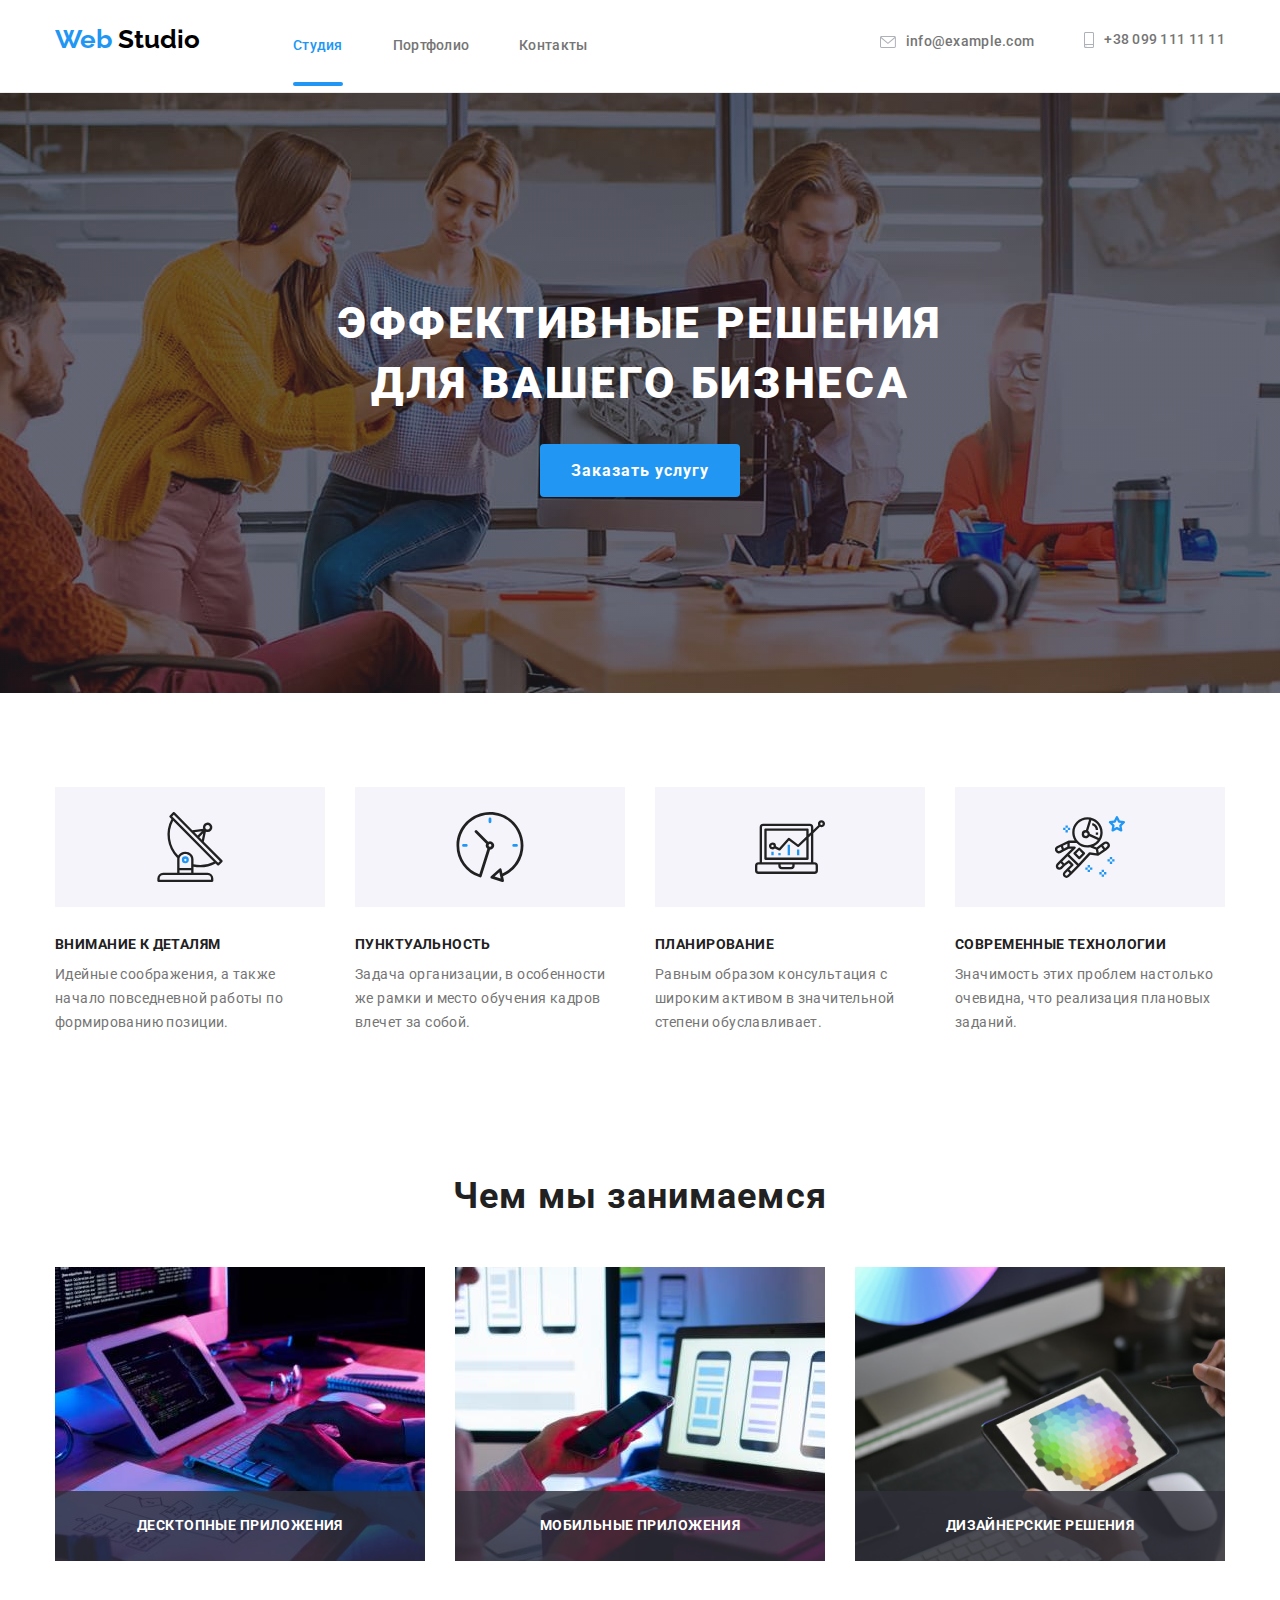
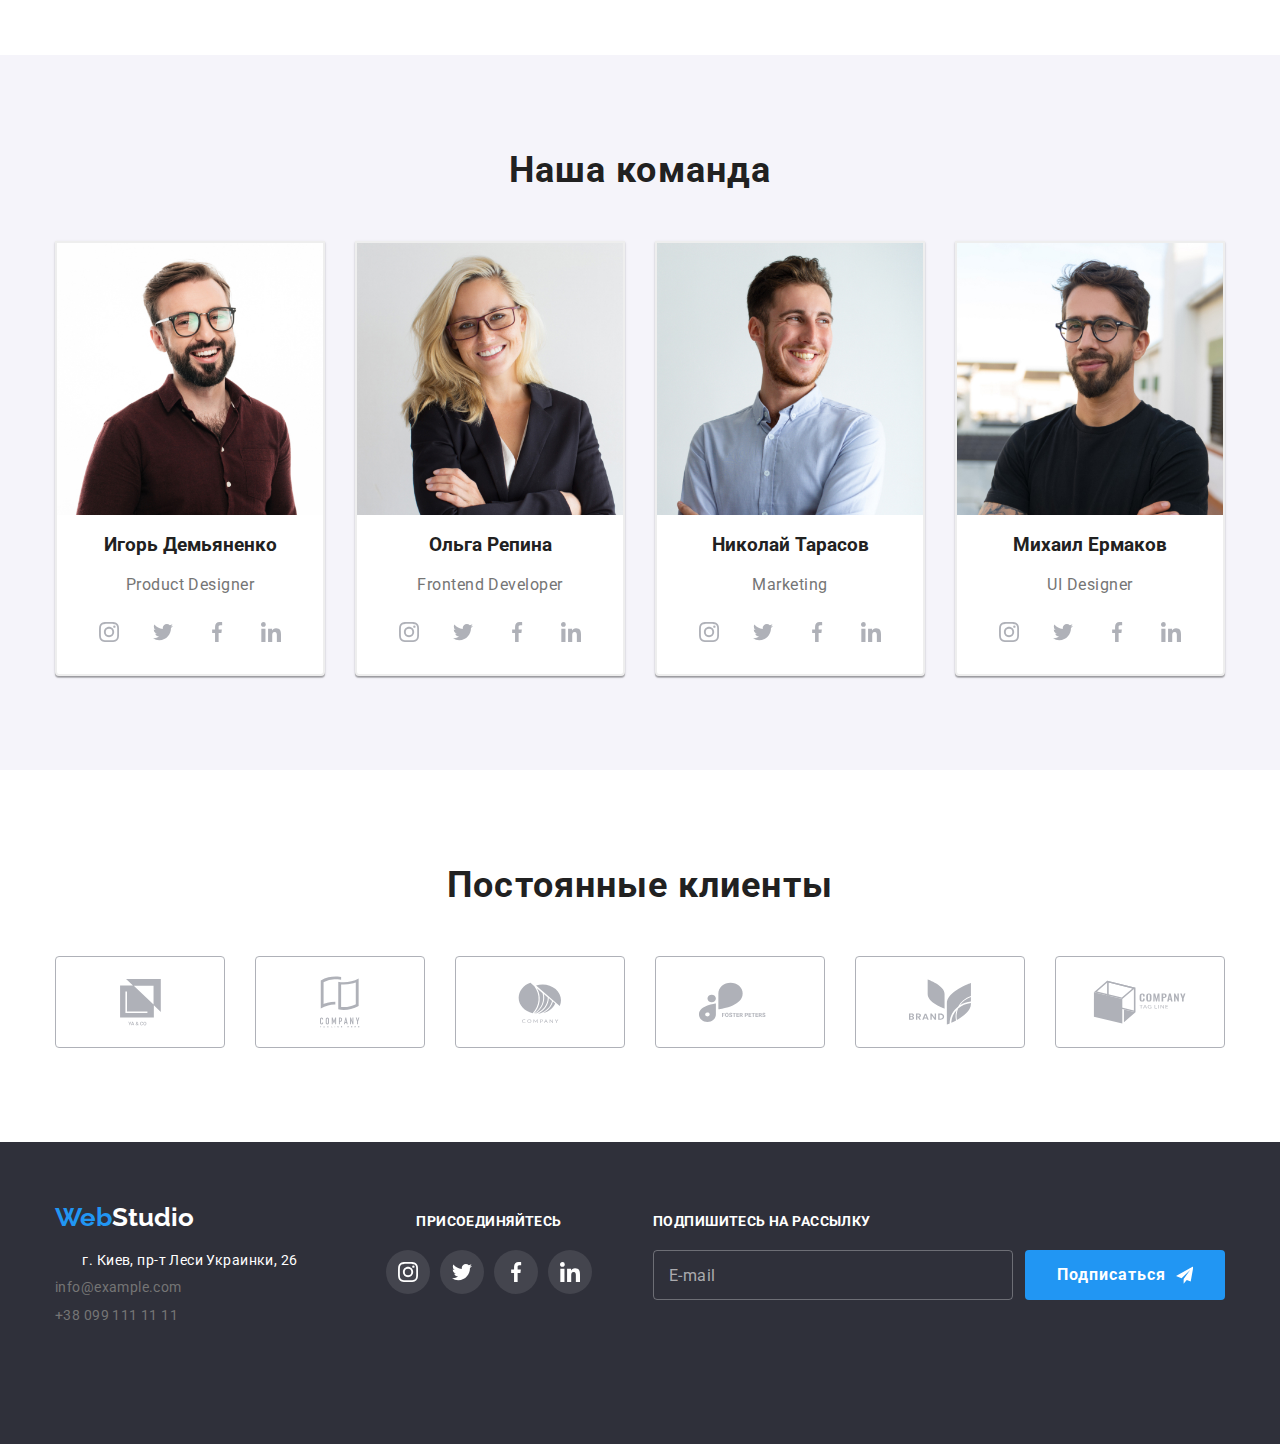
==== commit ef76656d: "1" ====
--- a/index.html
+++ b/index.html
@@ -425,16 +425,18 @@
                     </ul>
                 </div>
                 <div class="subscription">
-                    <form class="footer-form">
+                    <form >
                         <p class="footer-list">Подпишитесь на рассылку</p>
-                        <label class="footer-label">
-                            <input class="footer-input" type="email" name="email" placeholder="E-mail">
-                        </label>
-                        <button class="footer-submit-btn" type="submit">Подписаться
-                            <svg class="footer-icon-send" width="24px" height="24px">
-                                <use href="./images/icons.svg#icon-send"></use>
-                            </svg>
-                        </button>
+                        <div class="footer-form">
+                            <label class="footer-label">
+                                <input class="footer-input" type="email" name="email" placeholder="E-mail">
+                            </label>
+                            <button class="footer-submit-btn" type="submit">Подписаться
+                                <svg class="footer-icon-send" width="24px" height="24px">
+                                    <use href="./images/icons.svg#icon-send"></use>
+                                </svg>
+                            </button>
+                        </div>
                     </form>
                 </div>
         </div>
--- a/css/style.min.css
+++ b/css/style.min.css
@@ -1,2 +1,2 @@
-/*! modern-normalize v1.0.0 | MIT License | https://github.com/sindresorhus/modern-normalize */*,::after,::before{box-sizing:border-box}:root{-moz-tab-size:4;tab-size:4}html{line-height:1.15;-webkit-text-size-adjust:100%}body{margin:0}body{font-family:system-ui, -apple-system, 'Segoe UI', Roboto, Helvetica, Arial, sans-serif, 'Apple Color Emoji', 'Segoe UI Emoji'}hr{height:0;color:inherit}abbr[title]{text-decoration:underline dotted}b,strong{font-weight:bolder}code,kbd,pre,samp{font-family:ui-monospace, SFMono-Regular, Consolas, 'Liberation Mono', Menlo, monospace;font-size:1em}small{font-size:80%}sub,sup{font-size:75%;line-height:0;position:relative;vertical-align:baseline}sub{bottom:-.25em}sup{top:-.5em}table{text-indent:0;border-color:inherit}button,input,optgroup,select,textarea{font-family:inherit;font-size:100%;line-height:1.15;margin:0}button,select{text-transform:none}[type=button],[type=reset],[type=submit],button{-webkit-appearance:button}::-moz-focus-inner{border-style:none;padding:0}:-moz-focusring{outline:1px dotted ButtonText}:-moz-ui-invalid{box-shadow:none}legend{padding:0}progress{vertical-align:baseline}::-webkit-inner-spin-button,::-webkit-outer-spin-button{height:auto}[type=search]{-webkit-appearance:textfield;outline-offset:-2px}::-webkit-search-decoration{-webkit-appearance:none}::-webkit-file-upload-button{-webkit-appearance:button;font:inherit}summary{display:list-item}:root{--text-color: #757575;--logo-color: #2196f3;--list-color: #ffffff;--title-color: #2f303a;--peculiarity-color: #212121;--user-color: #f5f4fa;--animation: 250ms ease-in;--time-transition: cubic-bezier(0.4, 0, 0.2, 1)}*,*::before,*::after{box-sizing:border-box}body{background:var(--list-color);font-family:Roboto, sans-serif;max-height:100vh;overflow:auto}header{border-bottom:1px solid #ECECEC}img{display:block;width:100%;height:auto}@media screen and (max-width: 320px){img{max-width:100%}}@media screen and (min-width: 768px){img{width:100%}}a{text-decoration:none;color:var(--logo-color)}a:active{color:var(--logo-color, #2196f3)}ul{margin-top:0;margin-bottom:0;padding-left:0;list-style:none;color:var(--peculiarity-color, #212121)}h3{margin-top:0}.container{width:100%;padding:0 15px 0 15px;margin-left:auto;margin-right:auto}@media screen and (min-width: 480px){.container{max-width:480px}}@media screen and (min-width: 768px){.container{max-width:768px}}@media screen and (min-width: 1200px){.container{max-width:1200px}}.logo-nav{display:flex}.logo{padding-top:24px;padding-bottom:25px;width:145px;font-weight:bold;font-size:26px;line-height:1.19;font-family:Raleway;color:var(--logo-color)}@media screen and (max-width: 320px) and (min-width: 480px){.logo{font-size:24px;line-height:1.16;letter-spacing:0.03em;padding-top:16px;padding-bottom:16px}}@media screen and (min-width: 767px){.logo{margin-right:88px}}@media screen and (min-width: 1200px){.logo{margin-right:93px}}.logo-basement{display:inline-block;margin-bottom:20px;width:145px;font-weight:bold;font-size:26px;line-height:1.19;font-family:Raleway}.logo-footer{color:var(--list-color)}.logo-header{color:#000}.nav{display:inline-flex;flex-direction:row}@media screen and (max-width: 767.98px){.site-nav__item{display:none}}.site-nav__link-current::after{content:'';position:absolute;bottom:0;left:0;width:100%;height:4px;background-color:var(--logo-color);border-radius:2px}@media screen and (max-width: 767px){.site-nav__link-current::after{display:none}}.site-nav{display:flex;flex-direction:row;align-items:center;padding-left:0}@media screen and (min-width: 320px) and (max-width: 767px){.site-nav{flex-direction:row;padding-left:0;margin-left:auto;margin-right:auto;height:60px}}@media screen and (min-width: 768px) and (max-width: 1199px){.site-nav{height:80px}}.site-nav__contact{justify-content:flex-end;margin-left:auto}@media screen and (max-width: 767px){.site-nav__contact{display:none}}.site-nav__item:not(:last-child){margin-right:50px;position:relative}.site-nav__item:first-child{margin-left:93px;position:relative}@media screen and (min-width: 320px), (max-width: 767px){.site-nav__item:first-child{margin-left:0}}.site-nav__contact:not(:last-child){margin-right:50px;margin-left:auto}@media screen and (min-width: 767.89px){.site-nav__contact:not(:last-child){margin-bottom:10px;margin-right:0px}}@media screen and (min-width: 1200px){.site-nav__contact:not(:last-child){margin-right:50px}}.site-nav__link,.contact-header__link{display:flex;padding-top:32px;padding-bottom:32px;font-style:normal;text-decoration:none;font-weight:500;font-size:14px;line-height:1.14;letter-spacing:0.02em;align-items:center;color:var(--text-color);transition:color 250ms var(--time-transition)}.site-nav__link:hover,.site-nav__link:focus,.contact-header__link:hover,.contact-header__link:focus{animation-name:changeColor, changeTextTransform;animation-duration:3000ms}@keyframes changeTextTransform{0%{text-transform:uppercase}}.site-nav__link:hover,.site-nav__link:focus,.contact-header__link:hover,.contact-header__link:focus{color:var(--logo-color)}@media screen and (min-width: 1200px){.site-nav__link,.contact-header__link{padding-top:32px;padding-bottom:32px}}.site-nav__link:hover,.site-nav__link:focus{color:var(--logo-color)}.contact-header__link:hover,.contact-header__link:focus{color:var(--logo-color)}.site-nav__link-current{color:var(--logo-color)}.envelope,.smartphone{margin-right:10px;display:inline-flex;fill:#afb1b8;transition:fill 250ms var(--time-transition)}.contact-header{display:inline-flex;justify-self:flex-end;margin-left:auto;float:right}@media screen and (min-width: 768px){.contact-header{display:block}}@media screen and (min-width: 1200px){.contact-header{display:flex;align-items:baseline}}@media screen and (min-width: 768px) and (max-width: 1199px){.contact-header__link{font-weight:500;font-size:12px;line-height:1.16;letter-spacing:0.02em}}@media screen and (min-width: 768px) and (max-width: 1199px){a.mail{padding-top:21px;padding-bottom:0}}@media screen and (min-width: 768px) and (max-width: 1199px){a.phone{padding-top:0;padding-bottom:21px}}.contact-header__link:hover .envelope,.contact-header__link:focus .envelope{fill:var(--logo-color)}.contact-header__link:hover .smartphone,.contact-header__link:focus .smartphone{fill:var(--logo-color)}.mobile-btn{position:relative;height:40px;width:40px;background-color:transparent;border:none;display:flex;z-index:102;overflow:auto;padding:10px;margin-top:22px}.mobile-btn.is-open{position:fixed;top:8px;right:8px}.mobile-btn .icon-close{display:none}@media screen and (min-width: 768px){.mobile-btn{display:none}}.mobile-btn.is-open .icon-close{display:block;position:fixed;top:8px;right:8px;fill:var(--logo-color)}.mobile-btn.is-open .icon-menu{display:none}.menu{display:none;top:0%;left:0;z-index:100;height:100vh;width:100vw;padding:48px 40px}.menu.is-open{position:fixed;display:flex;flex-direction:column;justify-content:space-between;background-color:#fff;z-index:101}@media screen and (min-width: 767px){.menu.is-open body{max-height:100vh;display:none;overflow:hidden}}@media screen and (max-width: 766px){.menu .menu{display:block;display:flex;overflow:auto;top:0;left:0;height:0;padding:0}}@media screen and (min-width: 768px){.menu .social__wrap{display:none}}.menu .menu-list{margin-top:0;margin-bottom:0}.menu .social__list{margin:0;flex-direction:row;align-items:center;justify-content:center}.menu .social__links{font-style:normal;font-weight:500;font-size:18px;line-height:1.2;letter-spacing:0.02em;color:var(--logo-color)}.menu .social__item:not(:last-child):after{content:"";top:0;right:0;width:100%;border-right:1px solid rgba(33,33,33,0.2);margin-left:10px}.menu .social__item:not(:last-child){margin-right:10px}.menu .social__item .social__links{font-weight:500;font-size:14px;line-height:1.22;letter-spacing:0.02em;color:var(--logo-color)}@media screen and (max-width: 320px){.menu .social__item .social__links{font-size:12px}}.mobile-nav{display:flex;flex-wrap:wrap;padding-left:0;justify-content:center;flex-direction:column}.mobile-nav__link{font-weight:500;font-size:40px;line-height:1.17;letter-spacing:0.02em;color:var(----peculiarity-color)}.menu__link--active{color:var(--logo-color)}.mobile-nav__item:not(:last-child){margin-bottom:35px}.mobile-contact{display:flex;flex-wrap:wrap;padding-left:0;justify-content:center;flex-direction:column;margin-bottom:64px}.mobile-contact__item{height:40px;left:40px;top:562px;font-style:normal;font-weight:500;font-size:34px;line-height:1.1;letter-spacing:0.02em}.mobile-mail{font-style:normal;font-weight:500;font-size:24px;line-height:28px;letter-spacing:0.02em;color:#757575}.mobile-contact__item:not(:last-child){margin-bottom:32px}footer{padding:60px 0 60px 0;margin-top:0;background:var(--title-color, #2F303A)}address{font-style:normal}@media screen and (min-width: 768px), (max-width: 1199px){address{flex-direction:column;justify-content:left}}.footer{display:flex;flex-wrap:wrap;align-items:baseline;justify-content:space-between}@media screen and (min-width: 320px) and (max-width: 767){.footer{text-align:center;justify-content:center;margin-bottom:30px}}@media screen and (min-width: 1200px){.footer{align-items:baseline}}@media screen and (min-width: 320px){address{text-align:center;margin-bottom:60px}}@media screen and (min-width: 1200px){.footer-contact{text-align:left}}.card-footer{display:flex}@media screen and (min-width: 320px) and (max-width: 767){.card-footer{width:100%;align-items:center}}@media screen and (min-width: 768px) and (max-width: 1199px){.card-footer{width:calc((100% - 45px) / 2);flex-direction:column;justify-content:left}}@media screen and (min-width: 1200px){.card-footer{flex-basis:calc((50% - 45px) / 2)}}.soсial{height:80px;display:flex}@media screen and (min-width: 320px) and (max-width: 767){.soсial{flex-direction:column;align-items:center;margin-bottom:60px;margin-right:0;width:100%}}@media screen and (min-width: 768px) and (max-width: 1199px){.soсial{justify-content:center;margin-bottom:0;margin-right:auto;justify-content:left;width:calc((100% - 45px) / 2)}}@media screen and (min-width: 1200px){.soсial{margin-right:100px;width:calc((50% - 45px) / 2)}}.footer-list{text-transform:uppercase;color:var(--list-color);font-weight:bold;font-size:14px;line-height:1.14;letter-spacing:0.03em;margin-bottom:20px}.social-footer__icon{width:20px;height:20px;fill:var(--list-color)}.social-footer{display:inline-flex;padding-left:0;width:206px;height:44px}@media screen and (min-width: 320px), (max-width: 767){.social-footer{align-items:center;margin-bottom:60px;margin-right:0}}@media screen and (min-width: 768px), (max-width: 1199px){.social-footer{display:inline-flex;margin-bottom:60px;margin-right:auto}}.social-footer__link{display:flex;justify-content:center;align-items:center;width:44px;height:44px;border-radius:50%;background-color:rgba(255,255,255,0.1);transition:background-color 250ms var(--time-transition),fill 250ms var(--time-transition)}.social-footer__item+.social-footer__item{margin-left:10px}.social-footer__link:hover,.social-footer__link:focus{background-color:var(--logo-color)}button{border-color:transparent;margin-top:0;margin-bottom:0;padding:10px 32px;border-radius:4px;text-align:center}.pointer{cursor:pointer;width:200px;left:700px;top:430px}.stydio-button{font-weight:bold;font-size:16px;line-height:1.87;letter-spacing:0.06em;color:var(--list-color);background-color:var(--logo-color);font-family:inherit;align-items:center;text-align:center;white-space:nowrap;border-radius:4px;transition:box-shadow 250ms var(--time-transition)}.stydio-button:hover,.stydio-button:focus{background-color:#e76f60}@media screen and (min-width: 320px){.stydio-button{padding:10px}}.stydio-button:hover,.stydio-button:focus{box-shadow:0px 4px 4px rgba(0,0,0,0.15)}.section{padding:94px 0 94px 0}.portfolio-button__element{flex-direction:column;font-weight:500;font-size:16px;line-height:1.6;text-align:center;letter-spacing:0.03em;transition:color 250ms var(--time-transition),background-color 250ms var(--time-transition),box-shadow 250ms var(--time-transition)}.portfolio-button__element:hover{box-shadow:0 0 10px 0 #3498db inset, 0 0 10px 4px #3498db;background:#18614f;transform:translateY(2px)}.portfolio-button__element:focus{box-shadow:0 0 10px 0 #3498db inset, 0 0 10px 4px #3498db;background:#18614f;transform:translateY(2px)}.portfolio-button__element:focus{border-radius:4px;color:var(--main-background)}.portfolio-button__element:active{border-radius:4px;color:var(--main-background)}.portfolio-button__element:hover{border-radius:4px;color:var(--main-background)}.portfolio-button{display:flex;justify-content:center;margin-left:auto;margin-right:auto;margin-bottom:50px;padding-left:0}@media screen and (min-width: 320px) and (max-width: 767px){.portfolio-button{flex-direction:row;flex-wrap:wrap;justify-content:start;margin-bottom:40px}}@media screen and (min-width: 768px){.portfolio-button{justify-content:center;margin-bottom:30px}}@media screen and (min-width: 320px) and (max-width: 767px){.portfolio-button__element{margin-bottom:15px}}.portfolio-button__all{background-color:#2196f3;color:#fff;box-shadow:0px 3px 1px rgba(0,0,0,0.1),0px 1px 2px rgba(0,0,0,0.08),0px 2px 2px rgba(0,0,0,0.12)}.portfolio-button__elementt:not(:last-child){margin-right:8px}.portfolio-button__item:not(:last-child){margin-right:8px}.portfolio-button__element:focus,.portfolio-button__element:hover{background:var(--logo-color);border-radius:4px;color:var(--list-color);box-shadow:0px 3px 1px rgba(0,0,0,0.1),0px 1px 2px rgba(0,0,0,0.08),0px 2px 2px rgba(0,0,0,0.12)}h1{margin-bottom:0;text-align:center}.main{margin-top:0;margin-bottom:0;margin-left:auto;margin-right:auto;background:var(--title-color, #2f303a);padding:200px 0;text-align:center;max-width:1600px;background-image:linear-gradient(to right, rgba(47,48,58,0.4), rgba(47,48,58,0.4)),url(../images/фон.jpg);background-position:center;background-repeat:no-repeat;background-size:cover}@media screen and (min-width: 320px){.main{padding-top:110px;padding-bottom:110px;height:350px;background-image:url(/images/Header1х.jpg)}}@media screen and (min-width: 320px) and (min-device-pixel-ratio: 2), screen and (min-width: 320px) and (min-resolution: 192dpi), screen and (min-width: 320px) and (min-resolution: 2dppx){.main{background-image:linear-gradient(rgba(47,48,58,0.4), rgba(47,48,58,0.4)),url(/images/Header1х.jpg)}}@media screen and (min-width: 480px), (max-width: 767px){.main{padding-top:118px;padding-bottom:118px;height:400px;background-image:url(/images/Header1х.jpg)}}@media screen and (min-width: 480px) and (min-device-pixel-ratio: 2), (max-width: 767px) and (min-device-pixel-ratio: 2), screen and (min-width: 480px) and (min-resolution: 192dpi), (max-width: 767px) and (min-resolution: 192dpi), screen and (min-width: 480px) and (min-resolution: 2dppx), (max-width: 767px) and (min-resolution: 2dppx){.main{background-image:linear-gradient(rgba(47,48,58,0.4), rgba(47,48,58,0.4)),url(/images/Header1х.jpg)}}@media screen and (min-width: 768px) and (max-width: 968px){.main{background-image:url(/images/Header2х.jpg)}}@media screen and (min-width: 768px) and (max-width: 968px) and (min-device-pixel-ratio: 2), screen and (min-width: 768px) and (max-width: 968px) and (min-resolution: 192dpi), screen and (min-width: 768px) and (max-width: 968px) and (min-resolution: 2dppx){.main{background-image:linear-gradient(rgba(47,48,58,0.4), rgba(47,48,58,0.4)),url(/images/Header2х.jpg)}}@media screen and (min-width: 970px){.main{padding-top:200px;padding-bottom:200px;margin-right:auto;margin-left:auto;height:600px;background-image:linear-gradient(rgba(47,48,58,0.4), rgba(47,48,58,0.4)),url(/images/фон.jpg)}}@media screen and (min-width: 970px) and (min-device-pixel-ratio: 2), screen and (min-width: 970px) and (min-resolution: 192dpi), screen and (min-width: 970px) and (min-resolution: 2dppx){.main{background-image:linear-gradient(rgba(47,48,58,0.4), rgba(47,48,58,0.4)),url(/images/фон.jpg)}}.title{width:696px;margin:auto;margin-bottom:30px;font-weight:900;font-size:44px;line-height:1.36;color:var(--list-color, white);letter-spacing:0.06em;text-align:center;text-transform:uppercase}@media screen and (min-width: 320px) and (max-width: 767px){.title{width:360px;font-weight:500;font-size:20px;line-height:1.61;text-align:center;letter-spacing:0.06em}}@media screen and (min-width: 768px) and (max-width: 1199px){.title{width:360px;font-weight:900;font-size:26px;line-height:1.61;letter-spacing:0.06em;text-align:center}}@media screen and (min-width: 1200px){.title{font-weight:900;font-size:44px;line-height:1.37}}h2{margin-top:0;margin-bottom:0}.peculiarity-section{padding-top:94px;padding-bottom:94px}.list{display:flex;flex-wrap:wrap;padding-left:0;justify-content:center}.list__item{flex-basis:100%}@media screen and (min-width: 768px){.list__item{flex-basis:calc((100% - 90px) / 2);margin-right:30px}}@media screen and (min-width: 1200px){.list__item{flex-basis:calc((100% - 90px) / 4)}}@media screen and (min-width: 768px) and (max-width: 1199px){.list__item:nth-child(2n){margin-right:0}.list__item:nth-last-child(-n+2){margin-bottom:0}}@media screen and (min-width: 1200px){.list__item:nth-child(4n){margin-right:0}.list__item:nth-last-child(-n+4){margin-bottom:0}}.list__item:not(:last-child){margin-bottom:30px}.peculiarity{font-family:Roboto;font-style:normal;font-weight:bold;font-size:14px;line-height:1.14;color:var(--peculiarity-color, #212121);text-transform:uppercase;margin-top:0;margin-bottom:10px;letter-spacing:0.03em}p{margin-top:0;margin-bottom:16px;font-weight:normal;font-size:16px;line-height:1.19;color:var(--text-color);letter-spacing:0.03em}.list__item-text{font-style:normal;font-weight:normal;font-size:14px;line-height:1.71;letter-spacing:0.03em}.antena::before{content:'';display:block;height:120px;background-image:url(../images/icon/antenna.svg);background-size:70px;background-repeat:no-repeat;background-position:center;background-color:#f5f4fa;margin-bottom:30px}.clock::before{content:'';display:block;height:120px;background-image:url(../images/icon/clock.svg);background-size:70px;background-repeat:no-repeat;background-position:center;background-color:#f5f4fa;margin-bottom:30px}.diagram::before{content:'';display:block;height:120px;background-image:url(../images/icon/diagram.svg);background-size:70px;background-repeat:no-repeat;background-position:center;background-color:#f5f4fa;margin-bottom:30px}.astronaut::before{content:'';display:block;height:120px;background-image:url(../images/icon/astronaut.svg);background-size:70px;background-repeat:no-repeat;background-position:center;background-color:#f5f4fa;margin-bottom:30px}.visualization-section{padding-bottom:94px}@media screen and (max-width: 1199.98px){.visualization-section{display:none}}.main-title{margin-bottom:50px;font-weight:bold;font-size:36px;line-height:1.17;color:var(--peculiarity-color, #212121);text-align:center;letter-spacing:0.03em}.visualization{display:flex;padding-left:0}.visualization__item{position:relative;width:370px;height:294px}.visualization__item:not(:last-child){margin-right:30px}.visualization-item-element{position:absolute;top:100%;transform:translateY(-100%);width:370px;height:70px;display:flex;align-items:center;justify-content:center;background-color:rgba(47,48,58,0.8)}.visualization-item-element__text{color:var(--list-color);margin-bottom:0;font-weight:bold;font-size:14px;line-height:1.14;letter-spacing:0.03em;text-transform:uppercase}.user{background:var(--user-color, #f5f4fa);padding:94px 0 94px 0;margin-left:auto;margin-right:auto}.user-block{display:flex;flex-wrap:wrap;padding-left:0;justify-content:center}.user-block__item:not(:last-child){margin-right:30px}.user-block__item{flex-basis:100%;max-width:270px;width:270px;border-radius:0px 0px 4px 4px;border:2px solid #eeeeee;box-shadow:0px 1px 3px rgba(0,0,0,0.12),0px 1px 1px rgba(0,0,0,0.14),0px 2px 1px rgba(0,0,0,0.2);background-color:var(--list-color)}@media screen and (min-width: 768px) and (max-width: 1199px){.user-block__item{flex-basis:calc((100% - 3 * 30px) / 2);margin-right:30px;margin-bottom:30px;max-width:270px}}@media screen and (min-width: 1200px){.user-block__item{flex-basis:calc((100% - 90px) / 4)}}@media screen and (min-width: 320px) and (max-width: 767px){.user-block__item{margin-bottom:30px;margin-right:30px}}h3{margin-block-start:0em}.studio-card{padding:20px 24px;text-align:center}.social-icons{display:inline-flex;padding-left:0}.social-icons-link{display:flex;justify-content:center;align-items:center;width:44px;height:44px;border-radius:50%;background-color:#fff;transition:fill 250ms var(--time-transition),background-color 250ms var(--time-transition)}.social-icons__item+.social-icons__item{margin-left:10px}.social-icons-link:hover .social-icons-link__icon,.social-icons-link:focus .social-icons-link__icon{fill:var(--list-color)}.social-icons-link:hover,.social-icons-link:focus{background-color:var(--logo-color)}.social-icons-link__icon{fill:#afb1b8;width:20px;height:20px}.client{padding:94px 0 94px 0}.company{display:flex;flex-wrap:wrap;padding-left:0;margin-top:-30px;margin-left:-30px}.company-item{display:flex;align-items:center;justify-content:center;margin-top:30px;margin-left:30px;box-sizing:border-box}@media screen and (min-width: 320px){.company-item{flex-basis:calc((100% - 60px) / 2)}}@media screen and (min-width: 768px){.company-item{flex-basis:calc((100% - 90px) / 3)}}@media screen and (min-width: 1200px){.company-item{flex-basis:calc((100% - 180px) / 6)}}.company-link{display:flex;justify-content:center;align-items:center;width:170px;height:92px;border:1px solid #afb1b8;border-radius:4px;transition:border 250ms var(--time-transition)}.company-link:hover,.company-link:focus{border:1px solid var(--logo-color)}.company-link:hover .company-link__icon,.company-link:focus .company-link__icon{fill:var(--logo-color)}.company-link__icon{fill:#afb1b8;transition:fill 250ms var(--time-transition)}@media screen and (max-width: 768px){.main-title{font-size:28px;line-height:1.17}}.subscription{width:570px;flex-basis:calc(50% - 15px)}@media screen and (min-width: 320px), (max-width: 767px){.subscription{width:100%}}.footer-input{height:50px;width:350px;margin:0;background-color:transparent;border:1px solid rgba(255,255,255,0.3);border-radius:4px;color:var(--text-color);padding-left:15px}@media screen and (min-width: 320px), (max-width: 767px){.footer-input{display:block;width:450px;margin-bottom:20px}}@media screen and (min-width: 768px), (max-width: 1199px){.footer-input{justify-content:center;width:450px;margin-left:auto;margin-right:auto;margin-bottom:20px}}@media screen and (min-width: 1200px){.footer-input{display:inline-flex;width:360px;margin-bottom:0}}.footer-input::placeholder{font-size:16px;line-height:1.25;letter-spacing:0.03em;color:rgba(255,255,255,0.6)}.footer-submit-btn{margin-left:12px;display:inline-flex;justify-content:center;align-items:center}.footer-icon-send{margin-left:10px;fill:var(--list-color)}.gallery{display:flex;flex-wrap:wrap;padding-left:0;margin-top:-30px;margin-left:-30px}.gallery-item{width:100%;margin:15px;border-bottom-right-radius:5px;border-bottom-left-radius:5px;cursor:pointer;background-color:var(--list-color);border:1px solid #eeeeee;transition:box-shadow 250ms var(--time-transition),color 250ms var(--time-transition),background-color 250ms var(--time-transition)}@media screen and (min-width: 768px){.gallery-item{flex-basis:calc((100% - 4 * 15px) / 2)}}@media screen and (min-width: 1200px){.gallery-item{flex-basis:calc((100% - 6 * 15px) / 3)}}.gallery-item:hover{box-shadow:0px 1px 1px rgba(0,0,0,0.12),0px 4px 4px rgba(0,0,0,0.06),1px 4px 6px rgba(0,0,0,0.16)}.gallery-item__link:focus{box-shadow:0px 1px 1px rgba(0,0,0,0.12),0px 4px 4px rgba(0,0,0,0.06),1px 4px 6px rgba(0,0,0,0.16)}.gallery-item__link{display:block}.gallery-item-text:hover .gallery-overlay,.gallery-item__link:focus .gallery-overlay{transform:translateY(0)}.gallery-overlay{position:absolute;left:0;top:0;width:100%;height:100%;padding:63px 24px;font-style:normal;font-weight:normal;font-size:18px;line-height:1.5;letter-spacing:0.03em;color:var(--list-color);background-color:rgba(33,150,243,0.9);transform:translateY(101%);transition:var(--animation);transition-timing-function:var(--time-transition)}.gallery-item-text{position:relative;overflow:hidden}@media screen and (max-width: 375px){.gallery-item-text{font-size:14px;padding-top:30px}}.portfolio-card{border:1px solid #eeeeee;border-radius:5px;padding:20px 24px}.card-element{margin-top:0;margin-bottom:10px;font-weight:bold;font-size:18px;line-height:2;letter-spacing:0.06em;color:var(--peculiarity-color)}.backdrop{position:fixed;top:0;left:0;width:100%;height:100%;background-color:rgba(0,0,0,0.2);opacity:1;transition-property:opacity;transition:opacity 250ms var(--time-transition)}@media screen and (max-width: 768px){.backdrop{padding:94px 15px;overflow-y:scroll}}.is-hidden{opacity:0;pointer-events:none}.is-hidden .modal{transform:translate(-50%, -50%) scale(0)}.modal{position:relative;width:528px;height:581px;top:50%;left:50%;padding:40px;background-color:var(--list-color);box-shadow:0px 1px 3px rgba(0,0,0,0.12),0px 1px 1px rgba(0,0,0,0.14),0px 2px 1px rgba(0,0,0,0.2);border-radius:4px;transform:translate(-50%, -50%) scale(1);transition:transform 250ms var(--time-transition)}@media screen and (min-width: 320px){.modal{width:450px}}@media screen and (min-width: 768px){.modal{position:absolute;top:50%;left:50%;transform:translate(-50%, -50%);width:450px}}@media screen and (min-width: 1200px){.modal{position:absolute;top:50%;left:50%;transform:translate(-50%, -50%);min-width:528px;min-height:581px}}@media screen and (max-width: 479px){.modal-form{padding:20px;padding-top:40px}}.close-icon{position:absolute;top:50%;left:50%;transform:translate(-50%, -50%)}.modal-text{margin-bottom:12px;color:var(--peculiarity-color);font-weight:700;font-size:20px;line-height:1.15;text-align:center;letter-spacing:0.03em}.modal-label{display:flex;flex-direction:column;margin-bottom:10px;color:var(--text-color);font-weight:400;font-size:12px;line-height:1.16;letter-spacing:0.01em}.modal-input-form{position:relative;margin-top:4px}.modal-input{width:100%;padding-left:45px;height:40px;margin:0;background-color:transparent;border:1px solid rgba(33,33,33,0.2);border-radius:4px;transition:outline 250ms var(--time-transition),border 250ms var(--time-transition)}.modal-icon{position:absolute;top:50%;left:15px;transform:translateY(-50%);fill:var(--peculiarity-color);transition:fill 250ms var(--time-transition)}.modal-input:focus+.modal-icon{fill:var(--logo-color)}.modal-input:focus{outline:transparent;border:1px solid var(--logo-color)}textarea.modal-input{resize:none;height:120px;padding:12px 16px}.modal-input::placeholder{font-weight:400;font-size:12px;line-height:1.16;letter-spacing:0.01em;color:rgba(117,117,117,0.5)}.modal-checkbox{-webkit-appearance:none;-moz-appearance:none;appearance:none}.modal-checkbox-form{display:flex;align-items:center;justify-content:center}.modal-checkbox-text{font-style:normal;font-weight:normal;font-size:14px;line-height:24px;letter-spacing:0.03em;color:var(--text-color)}@media screen and (min-width: 320px){.modal-checkbox-text{flex-wrap:wrap;font-size:8px}}@media screen and (min-width: 420px){.modal-checkbox-text{margin-left:0;font-size:10px;line-height:1.16}}@media screen and (min-width: 1200px){.modal-checkbox-text{display:flex;align-items:center;margin-left:8px;align-content:center;font-size:14px;line-height:1.71px}}.modal-checkbox-link{color:var(--logo-color);font-style:normal;font-weight:normal;font-size:14px;line-height:24px;letter-spacing:0.03em;text-decoration-line:underline}@media screen and (max-width: 377px){.modal-checkbox-link{font-size:8px}}@media screen and (min-width: 378px) and (max-width: 479px){.modal-checkbox-link{font-size:10px}}@media screen and (min-width: 1200px){.modal-checkbox-link{font-size:14px;line-height:1.71}}.modal-icon-checkbox{margin-right:7px;fill:transparent;background-color:transparent;border-radius:2px;border:2px solid #000;transition:background-color 250ms var(--time-transition),fill 250ms var(--time-transition),border 250ms var(--time-transition)}@media screen and (max-width: 377px){.modal-icon-checkbox{width:12px;height:11px}}@media screen and (min-width: 378px) and (max-width: 479px){.modal-icon-checkbox{width:13px;height:12px}}.modal-checkbox:focus+.modal-icon-checkbox{outline:3px solid var(--logo-color)}.modal-checkbox:checked+.modal-icon-checkbox{background-color:var(--logo-color);fill:var(--list-color);border:transparent}.modal-close-btn{position:absolute;width:30px;height:30px;right:8px;top:8px;cursor:pointer;background-color:var(--list-color);box-sizing:border-box;border:1px solid rgba(0,0,0,0.1);border-radius:50%;padding:0;transition:color 250ms var(--time-transition)}.modal-submit-btn{margin-top:30px;margin-left:124px;margin-right:124px;margin-bottom:40px}.modal-submit-btn,.footer-submit-btn{width:200px;height:50px;border:none;color:var(--list-color);font-weight:700;font-size:16px;line-height:1.88;letter-spacing:0.06em;cursor:pointer;background-color:var(--logo-color);border-radius:4px;transition:box-shadow 250ms var(--time-transition)}.modal-submit-btn:hover{box-shadow:0px 4px 4px rgba(0,0,0,0.15)}.modal-submit-btn:focus{box-shadow:0px 4px 4px rgba(0,0,0,0.15)}.close-icon{fill:currentColor;position:absolute;top:50%;left:50%;transform:translate(-50%, -50%)}.modal-close-btn:focus,.modal-close-btn:hover{color:var(--logo-color);outline:transparent}
+/*! modern-normalize v1.0.0 | MIT License | https://github.com/sindresorhus/modern-normalize */*,::after,::before{box-sizing:border-box}:root{-moz-tab-size:4;tab-size:4}html{line-height:1.15;-webkit-text-size-adjust:100%}body{margin:0}body{font-family:system-ui, -apple-system, 'Segoe UI', Roboto, Helvetica, Arial, sans-serif, 'Apple Color Emoji', 'Segoe UI Emoji'}hr{height:0;color:inherit}abbr[title]{text-decoration:underline dotted}b,strong{font-weight:bolder}code,kbd,pre,samp{font-family:ui-monospace, SFMono-Regular, Consolas, 'Liberation Mono', Menlo, monospace;font-size:1em}small{font-size:80%}sub,sup{font-size:75%;line-height:0;position:relative;vertical-align:baseline}sub{bottom:-.25em}sup{top:-.5em}table{text-indent:0;border-color:inherit}button,input,optgroup,select,textarea{font-family:inherit;font-size:100%;line-height:1.15;margin:0}button,select{text-transform:none}[type=button],[type=reset],[type=submit],button{-webkit-appearance:button}::-moz-focus-inner{border-style:none;padding:0}:-moz-focusring{outline:1px dotted ButtonText}:-moz-ui-invalid{box-shadow:none}legend{padding:0}progress{vertical-align:baseline}::-webkit-inner-spin-button,::-webkit-outer-spin-button{height:auto}[type=search]{-webkit-appearance:textfield;outline-offset:-2px}::-webkit-search-decoration{-webkit-appearance:none}::-webkit-file-upload-button{-webkit-appearance:button;font:inherit}summary{display:list-item}:root{--text-color: #757575;--logo-color: #2196f3;--list-color: #ffffff;--title-color: #2f303a;--peculiarity-color: #212121;--user-color: #f5f4fa;--animation: 250ms ease-in;--time-transition: cubic-bezier(0.4, 0, 0.2, 1)}*,*::before,*::after{box-sizing:border-box}body{background:var(--list-color);font-family:Roboto, sans-serif;max-height:100vh;overflow:auto}header{border-bottom:1px solid #ECECEC}img{display:block;width:100%;height:auto}@media screen and (max-width: 320px){img{max-width:100%}}@media screen and (min-width: 768px){img{width:100%}}a{text-decoration:none;color:var(--logo-color)}a:active{color:var(--logo-color, #2196f3)}ul{margin-top:0;margin-bottom:0;padding-left:0;list-style:none;color:var(--peculiarity-color, #212121)}h3{margin-top:0}.container{width:100%;padding:0 15px 0 15px;margin-left:auto;margin-right:auto}@media screen and (min-width: 480px){.container{max-width:480px}}@media screen and (min-width: 768px){.container{max-width:768px}}@media screen and (min-width: 1200px){.container{max-width:1200px}}.logo-nav{display:flex}.logo{padding-top:24px;padding-bottom:25px;width:145px;font-weight:bold;font-size:26px;line-height:1.19;font-family:Raleway;color:var(--logo-color)}@media screen and (max-width: 320px) and (min-width: 480px){.logo{font-size:24px;line-height:1.16;letter-spacing:0.03em;padding-top:16px;padding-bottom:16px}}@media screen and (min-width: 767px){.logo{margin-right:88px}}@media screen and (min-width: 1200px){.logo{margin-right:93px}}.logo-basement{display:inline-block;margin-bottom:20px;width:145px;font-weight:bold;font-size:26px;line-height:1.19;font-family:Raleway}.logo-footer{color:var(--list-color)}.logo-header{color:#000}.nav{display:inline-flex;flex-direction:row}@media screen and (max-width: 767.98px){.site-nav__item{display:none}}.site-nav__link-current::after{content:'';position:absolute;bottom:0;left:0;width:100%;height:4px;background-color:var(--logo-color);border-radius:2px}@media screen and (max-width: 767px){.site-nav__link-current::after{display:none}}.site-nav{display:flex;flex-direction:row;align-items:center;padding-left:0}@media screen and (min-width: 320px) and (max-width: 767px){.site-nav{flex-direction:row;padding-left:0;margin-left:auto;margin-right:auto;height:60px}}@media screen and (min-width: 768px) and (max-width: 1199px){.site-nav{height:80px}}.site-nav__contact{justify-content:flex-end;margin-left:auto}@media screen and (max-width: 767px){.site-nav__contact{display:none}}.site-nav__item:not(:last-child){margin-right:50px;position:relative}.site-nav__item:first-child{margin-left:93px;position:relative}@media screen and (min-width: 320px), (max-width: 767px){.site-nav__item:first-child{margin-left:0}}.site-nav__contact:not(:last-child){margin-right:50px;margin-left:auto}@media screen and (min-width: 767.89px){.site-nav__contact:not(:last-child){margin-bottom:10px;margin-right:0px}}@media screen and (min-width: 1200px){.site-nav__contact:not(:last-child){margin-right:50px}}.site-nav__link,.contact-header__link{display:flex;padding-top:32px;padding-bottom:32px;font-style:normal;text-decoration:none;font-weight:500;font-size:14px;line-height:1.14;letter-spacing:0.02em;align-items:center;color:var(--text-color);transition:color 250ms var(--time-transition)}.site-nav__link:hover,.site-nav__link:focus,.contact-header__link:hover,.contact-header__link:focus{animation-name:changeColor, changeTextTransform;animation-duration:3000ms}@keyframes changeTextTransform{0%{text-transform:uppercase}}.site-nav__link:hover,.site-nav__link:focus,.contact-header__link:hover,.contact-header__link:focus{color:var(--logo-color)}@media screen and (min-width: 1200px){.site-nav__link,.contact-header__link{padding-top:32px;padding-bottom:32px}}.site-nav__link:hover,.site-nav__link:focus{color:var(--logo-color)}.contact-header__link:hover,.contact-header__link:focus{color:var(--logo-color)}.site-nav__link-current{color:var(--logo-color)}.envelope,.smartphone{margin-right:10px;display:inline-flex;fill:#afb1b8;transition:fill 250ms var(--time-transition)}.contact-header{display:inline-flex;justify-self:flex-end;margin-left:auto;float:right}@media screen and (min-width: 768px){.contact-header{display:block}}@media screen and (min-width: 1200px){.contact-header{display:flex;align-items:baseline}}@media screen and (min-width: 768px) and (max-width: 1199px){.contact-header__link{font-weight:500;font-size:12px;line-height:1.16;letter-spacing:0.02em}}@media screen and (min-width: 768px) and (max-width: 1199px){a.mail{padding-top:21px;padding-bottom:0}}@media screen and (min-width: 768px) and (max-width: 1199px){a.phone{padding-top:0;padding-bottom:21px}}.contact-header__link:hover .envelope,.contact-header__link:focus .envelope{fill:var(--logo-color)}.contact-header__link:hover .smartphone,.contact-header__link:focus .smartphone{fill:var(--logo-color)}.mobile-btn{position:relative;height:40px;width:40px;background-color:transparent;border:none;display:flex;z-index:102;overflow:auto;padding:10px;margin-top:22px}.mobile-btn.is-open{position:fixed;top:8px;right:8px}.mobile-btn .icon-close{display:none}@media screen and (min-width: 768px){.mobile-btn{display:none}}.mobile-btn.is-open .icon-close{display:block;position:fixed;top:8px;right:8px;fill:var(--logo-color)}.mobile-btn.is-open .icon-menu{display:none}.menu{display:none;top:0%;left:0;z-index:100;height:100vh;width:100vw;padding:48px 40px}.menu.is-open{position:fixed;display:flex;flex-direction:column;justify-content:space-between;background-color:#fff;z-index:101}@media screen and (min-width: 767px){.menu.is-open body{max-height:100vh;display:none;overflow:hidden}}@media screen and (max-width: 766px){.menu .menu{display:block;display:flex;overflow:auto;top:0;left:0;height:0;padding:0}}@media screen and (min-width: 768px){.menu .social__wrap{display:none}}.menu .menu-list{margin-top:0;margin-bottom:0}.menu .social__list{margin:0;flex-direction:row;align-items:center;justify-content:center}.menu .social__links{font-style:normal;font-weight:500;font-size:18px;line-height:1.2;letter-spacing:0.02em;color:var(--logo-color)}.menu .social__item:not(:last-child):after{content:"";top:0;right:0;width:100%;border-right:1px solid rgba(33,33,33,0.2);margin-left:10px}.menu .social__item:not(:last-child){margin-right:10px}.menu .social__item .social__links{font-weight:500;font-size:14px;line-height:1.22;letter-spacing:0.02em;color:var(--logo-color)}@media screen and (max-width: 320px){.menu .social__item .social__links{font-size:12px}}.mobile-nav{display:flex;flex-wrap:wrap;padding-left:0;justify-content:center;flex-direction:column}.mobile-nav__link{font-weight:500;font-size:40px;line-height:1.17;letter-spacing:0.02em;color:var(----peculiarity-color)}.menu__link--active{color:var(--logo-color)}.mobile-nav__item:not(:last-child){margin-bottom:35px}.mobile-contact{display:flex;flex-wrap:wrap;padding-left:0;justify-content:center;flex-direction:column;margin-bottom:64px}.mobile-contact__item{height:40px;left:40px;top:562px;font-style:normal;font-weight:500;font-size:34px;line-height:1.1;letter-spacing:0.02em}.mobile-mail{font-style:normal;font-weight:500;font-size:24px;line-height:28px;letter-spacing:0.02em;color:#757575}.mobile-contact__item:not(:last-child){margin-bottom:32px}footer{padding:60px 0 60px 0;margin-top:0;background:var(--title-color, #2F303A)}address{font-style:normal}@media screen and (min-width: 768px), (max-width: 1199px){address{flex-direction:column;justify-content:left}}.footer{display:flex;flex-wrap:wrap;align-items:baseline;justify-content:space-between}@media screen and (min-width: 320px) and (max-width: 767){.footer{text-align:center;justify-content:center;margin-bottom:30px}}@media screen and (min-width: 1200px){.footer{align-items:baseline}}@media screen and (min-width: 320px){address{text-align:center;margin-bottom:60px}}@media screen and (min-width: 1200px){.footer-contact{text-align:left}}.footer-address{color:var(--list-color)}.footer-contact__item{padding-left:0;margin-bottom:9px}.site-nav-footer__link{margin-bottom:9px;font-style:normal;text-decoration:none;font-size:14px;line-height:1.14;color:var(--text-color);letter-spacing:0.03em;transition:color 250ms var(--time-transition)}.footer-address{color:var(--list-color)}.site-nav-footer__link:hover,.site-nav-footer__link:focus{color:var(--logo-color)}.card-footer{display:block}@media screen and (min-width: 320px) and (max-width: 767){.card-footer{width:100%;align-items:center;text-align:center}}@media screen and (min-width: 768px) and (max-width: 1199px){.card-footer{width:calc((100% - 45px) / 2);flex-direction:column;justify-content:left}}@media screen and (min-width: 1200px){.card-footer{flex-basis:calc((50% - 45px) / 2)}}.site-nav-footer__link:hover,.site-nav-footer__link:focus{color:var(--logo-color)}.soсial{height:80px;display:flex}@media screen and (min-width: 320px) and (max-width: 767){.soсial{flex-direction:column;align-items:center;margin-bottom:60px;margin-right:0;width:100%}}@media screen and (min-width: 768px) and (max-width: 1199px){.soсial{justify-content:center;margin-bottom:0;margin-right:auto;justify-content:left;width:calc((100% - 45px) / 2)}}@media screen and (min-width: 1200px){.soсial{margin-right:100px;width:calc((50% - 45px) / 2)}}@media screen and (min-width: 320px){.footer__social{text-align:center}}.footer-list{text-transform:uppercase;color:var(--list-color);font-weight:bold;font-size:14px;line-height:1.14;letter-spacing:0.03em;margin-bottom:20px}.social-footer__icon{width:20px;height:20px;fill:var(--list-color)}.social-footer{display:inline-flex;padding-left:0;width:206px;height:44px}@media screen and (min-width: 320px), (max-width: 767){.social-footer{align-items:center;margin-bottom:60px;margin-right:0}}@media screen and (min-width: 768px), (max-width: 1199px){.social-footer{display:inline-flex;margin-bottom:60px;margin-right:auto}}.social-footer__link{display:flex;justify-content:center;align-items:center;width:44px;height:44px;border-radius:50%;background-color:rgba(255,255,255,0.1);transition:background-color 250ms var(--time-transition),fill 250ms var(--time-transition)}.social-footer__item+.social-footer__item{margin-left:10px}.social-footer__link:hover,.social-footer__link:focus{background-color:var(--logo-color)}button{border-color:transparent;margin-top:0;margin-bottom:0;padding:10px 32px;border-radius:4px;text-align:center}.pointer{cursor:pointer;width:200px;left:700px;top:430px}.stydio-button{font-weight:bold;font-size:16px;line-height:1.87;letter-spacing:0.06em;color:var(--list-color);background-color:var(--logo-color);font-family:inherit;align-items:center;text-align:center;white-space:nowrap;border-radius:4px;transition:box-shadow 250ms var(--time-transition)}.stydio-button:hover,.stydio-button:focus{background-color:#e76f60}@media screen and (min-width: 320px){.stydio-button{padding:10px}}.stydio-button:hover,.stydio-button:focus{box-shadow:0px 4px 4px rgba(0,0,0,0.15)}.section{padding:94px 0 94px 0}.portfolio-button__element{flex-direction:column;font-weight:500;font-size:16px;line-height:1.6;text-align:center;letter-spacing:0.03em;transition:color 250ms var(--time-transition),background-color 250ms var(--time-transition),box-shadow 250ms var(--time-transition)}.portfolio-button__element:hover{box-shadow:0 0 10px 0 #3498db inset, 0 0 10px 4px #3498db;background:#18614f;transform:translateY(2px)}.portfolio-button__element:focus{box-shadow:0 0 10px 0 #3498db inset, 0 0 10px 4px #3498db;background:#18614f;transform:translateY(2px)}.portfolio-button__element:focus{border-radius:4px;color:var(--main-background)}.portfolio-button__element:active{border-radius:4px;color:var(--main-background)}.portfolio-button__element:hover{border-radius:4px;color:var(--main-background)}.portfolio-button{display:flex;justify-content:center;margin-left:auto;margin-right:auto;margin-bottom:50px;padding-left:0}@media screen and (min-width: 320px) and (max-width: 767px){.portfolio-button{flex-direction:row;flex-wrap:wrap;justify-content:start;margin-bottom:40px}}@media screen and (min-width: 768px){.portfolio-button{justify-content:center;margin-bottom:30px}}@media screen and (min-width: 320px) and (max-width: 767px){.portfolio-button__element{margin-bottom:15px}}.portfolio-button__all{background-color:#2196f3;color:#fff;box-shadow:0px 3px 1px rgba(0,0,0,0.1),0px 1px 2px rgba(0,0,0,0.08),0px 2px 2px rgba(0,0,0,0.12)}.portfolio-button__elementt:not(:last-child){margin-right:8px}.portfolio-button__item:not(:last-child){margin-right:8px}.portfolio-button__element:focus,.portfolio-button__element:hover{background:var(--logo-color);border-radius:4px;color:var(--list-color);box-shadow:0px 3px 1px rgba(0,0,0,0.1),0px 1px 2px rgba(0,0,0,0.08),0px 2px 2px rgba(0,0,0,0.12)}h1{margin-bottom:0;text-align:center}.main{margin-top:0;margin-bottom:0;margin-left:auto;margin-right:auto;background:var(--title-color, #2f303a);padding:200px 0;text-align:center;max-width:1600px;background-image:linear-gradient(to right, rgba(47,48,58,0.4), rgba(47,48,58,0.4)),url(../images/фон.jpg);background-position:center;background-repeat:no-repeat;background-size:cover}@media screen and (min-width: 320px){.main{padding-top:110px;padding-bottom:110px;height:350px;background-image:url(/images/Header1х.jpg)}}@media screen and (min-width: 320px) and (min-device-pixel-ratio: 2), screen and (min-width: 320px) and (min-resolution: 192dpi), screen and (min-width: 320px) and (min-resolution: 2dppx){.main{background-image:linear-gradient(rgba(47,48,58,0.4), rgba(47,48,58,0.4)),url(/images/Header1х.jpg)}}@media screen and (min-width: 480px), (max-width: 767px){.main{padding-top:118px;padding-bottom:118px;height:400px;background-image:url(/images/Header1х.jpg)}}@media screen and (min-width: 480px) and (min-device-pixel-ratio: 2), (max-width: 767px) and (min-device-pixel-ratio: 2), screen and (min-width: 480px) and (min-resolution: 192dpi), (max-width: 767px) and (min-resolution: 192dpi), screen and (min-width: 480px) and (min-resolution: 2dppx), (max-width: 767px) and (min-resolution: 2dppx){.main{background-image:linear-gradient(rgba(47,48,58,0.4), rgba(47,48,58,0.4)),url(/images/Header1х.jpg)}}@media screen and (min-width: 768px) and (max-width: 968px){.main{background-image:url(/images/Header2х.jpg)}}@media screen and (min-width: 768px) and (max-width: 968px) and (min-device-pixel-ratio: 2), screen and (min-width: 768px) and (max-width: 968px) and (min-resolution: 192dpi), screen and (min-width: 768px) and (max-width: 968px) and (min-resolution: 2dppx){.main{background-image:linear-gradient(rgba(47,48,58,0.4), rgba(47,48,58,0.4)),url(/images/Header2х.jpg)}}@media screen and (min-width: 970px){.main{padding-top:200px;padding-bottom:200px;margin-right:auto;margin-left:auto;height:600px;background-image:linear-gradient(rgba(47,48,58,0.4), rgba(47,48,58,0.4)),url(/images/фон.jpg)}}@media screen and (min-width: 970px) and (min-device-pixel-ratio: 2), screen and (min-width: 970px) and (min-resolution: 192dpi), screen and (min-width: 970px) and (min-resolution: 2dppx){.main{background-image:linear-gradient(rgba(47,48,58,0.4), rgba(47,48,58,0.4)),url(/images/фон.jpg)}}.title{width:696px;margin:auto;margin-bottom:30px;font-weight:900;font-size:44px;line-height:1.36;color:var(--list-color, white);letter-spacing:0.06em;text-align:center;text-transform:uppercase}@media screen and (min-width: 320px) and (max-width: 767px){.title{width:360px;font-weight:500;font-size:20px;line-height:1.61;text-align:center;letter-spacing:0.06em}}@media screen and (min-width: 768px) and (max-width: 1199px){.title{width:360px;font-weight:900;font-size:26px;line-height:1.61;letter-spacing:0.06em;text-align:center}}@media screen and (min-width: 1200px){.title{font-weight:900;font-size:44px;line-height:1.37}}h2{margin-top:0;margin-bottom:0}.peculiarity-section{padding-top:94px;padding-bottom:94px}.list{display:flex;flex-wrap:wrap;padding-left:0;justify-content:center}.list__item{flex-basis:100%}@media screen and (min-width: 768px){.list__item{flex-basis:calc((100% - 90px) / 2);margin-right:30px}}@media screen and (min-width: 1200px){.list__item{flex-basis:calc((100% - 90px) / 4)}}@media screen and (min-width: 768px) and (max-width: 1199px){.list__item:nth-child(2n){margin-right:0}.list__item:nth-last-child(-n+2){margin-bottom:0}}@media screen and (min-width: 1200px){.list__item:nth-child(4n){margin-right:0}.list__item:nth-last-child(-n+4){margin-bottom:0}}.list__item:not(:last-child){margin-bottom:30px}.peculiarity{font-family:Roboto;font-style:normal;font-weight:bold;font-size:14px;line-height:1.14;color:var(--peculiarity-color, #212121);text-transform:uppercase;margin-top:0;margin-bottom:10px;letter-spacing:0.03em}p{margin-top:0;margin-bottom:16px;font-weight:normal;font-size:16px;line-height:1.19;color:var(--text-color);letter-spacing:0.03em}.list__item-text{font-style:normal;font-weight:normal;font-size:14px;line-height:1.71;letter-spacing:0.03em}.antena::before{content:'';display:block;height:120px;background-image:url(../images/icon/antenna.svg);background-size:70px;background-repeat:no-repeat;background-position:center;background-color:#f5f4fa;margin-bottom:30px}.clock::before{content:'';display:block;height:120px;background-image:url(../images/icon/clock.svg);background-size:70px;background-repeat:no-repeat;background-position:center;background-color:#f5f4fa;margin-bottom:30px}.diagram::before{content:'';display:block;height:120px;background-image:url(../images/icon/diagram.svg);background-size:70px;background-repeat:no-repeat;background-position:center;background-color:#f5f4fa;margin-bottom:30px}.astronaut::before{content:'';display:block;height:120px;background-image:url(../images/icon/astronaut.svg);background-size:70px;background-repeat:no-repeat;background-position:center;background-color:#f5f4fa;margin-bottom:30px}.visualization-section{padding-bottom:94px}@media screen and (max-width: 1199.98px){.visualization-section{display:none}}.main-title{margin-bottom:50px;font-weight:bold;font-size:36px;line-height:1.17;color:var(--peculiarity-color, #212121);text-align:center;letter-spacing:0.03em}.visualization{display:flex;padding-left:0}.visualization__item{position:relative;width:370px;height:294px}.visualization__item:not(:last-child){margin-right:30px}.visualization-item-element{position:absolute;top:100%;transform:translateY(-100%);width:370px;height:70px;display:flex;align-items:center;justify-content:center;background-color:rgba(47,48,58,0.8)}.visualization-item-element__text{color:var(--list-color);margin-bottom:0;font-weight:bold;font-size:14px;line-height:1.14;letter-spacing:0.03em;text-transform:uppercase}.user{background:var(--user-color, #f5f4fa);padding:94px 0 94px 0;margin-left:auto;margin-right:auto}.user-block{display:flex;flex-wrap:wrap;padding-left:0;justify-content:center}.user-block__item:not(:last-child){margin-right:30px}.user-block__item{flex-basis:100%;max-width:270px;width:270px;border-radius:0px 0px 4px 4px;border:2px solid #eeeeee;box-shadow:0px 1px 3px rgba(0,0,0,0.12),0px 1px 1px rgba(0,0,0,0.14),0px 2px 1px rgba(0,0,0,0.2);background-color:var(--list-color)}@media screen and (min-width: 768px) and (max-width: 1199px){.user-block__item{flex-basis:calc((100% - 3 * 30px) / 2);margin-right:30px;margin-bottom:30px;max-width:270px}}@media screen and (min-width: 1200px){.user-block__item{flex-basis:calc((100% - 90px) / 4)}}@media screen and (min-width: 320px) and (max-width: 767px){.user-block__item{margin-bottom:30px;margin-right:30px}}h3{margin-block-start:0em}.studio-card{padding:20px 24px;text-align:center}.social-icons{display:inline-flex;padding-left:0}.social-icons-link{display:flex;justify-content:center;align-items:center;width:44px;height:44px;border-radius:50%;background-color:#fff;transition:fill 250ms var(--time-transition),background-color 250ms var(--time-transition)}.social-icons__item+.social-icons__item{margin-left:10px}.social-icons-link:hover .social-icons-link__icon,.social-icons-link:focus .social-icons-link__icon{fill:var(--list-color)}.social-icons-link:hover,.social-icons-link:focus{background-color:var(--logo-color)}.social-icons-link__icon{fill:#afb1b8;width:20px;height:20px}.client{padding:94px 0 94px 0}.company{display:flex;flex-wrap:wrap;padding-left:0;margin-top:-30px;margin-left:-30px}.company-item{display:flex;align-items:center;justify-content:center;margin-top:30px;margin-left:30px;box-sizing:border-box}@media screen and (min-width: 320px){.company-item{flex-basis:calc((100% - 60px) / 2)}}@media screen and (min-width: 768px){.company-item{flex-basis:calc((100% - 90px) / 3)}}@media screen and (min-width: 1200px){.company-item{flex-basis:calc((100% - 180px) / 6)}}.company-link{display:flex;justify-content:center;align-items:center;width:170px;height:92px;border:1px solid #afb1b8;border-radius:4px;transition:border 250ms var(--time-transition)}.company-link:hover,.company-link:focus{border:1px solid var(--logo-color)}.company-link:hover .company-link__icon,.company-link:focus .company-link__icon{fill:var(--logo-color)}.company-link__icon{fill:#afb1b8;transition:fill 250ms var(--time-transition)}@media screen and (max-width: 768px){.main-title{font-size:28px;line-height:1.17}}.subscription{flex-basis:calc(50% - 15px)}@media screen and (min-width: 320px) and (max-width: 767px){.subscription{flex-basis:100%;align-items:center;justify-content:center;text-align:center}}.footer-form{display:inline-flex}.footer-input{height:50px;width:350px;margin:0;background-color:transparent;border:1px solid rgba(255,255,255,0.3);border-radius:4px;color:var(--text-color);padding-left:15px}@media screen and (min-width: 320px), (max-width: 767px){.footer-input{display:block;max-width:450px;margin-bottom:20px;margin-right:0}}@media screen and (min-width: 768px) and (max-width: 1199px){.footer-input{justify-content:center;width:450px;margin-left:auto;margin-right:auto;margin-bottom:20px}}@media screen and (min-width: 1200px){.footer-input{display:inline-flex;width:360px;margin-bottom:0}}.footer-input::placeholder{font-size:16px;line-height:1.25;letter-spacing:0.03em;color:rgba(255,255,255,0.6)}.footer-submit-btn{margin-left:12px;display:inline-flex;justify-content:center;align-items:center}.footer-icon-send{margin-left:10px;fill:var(--list-color)}.gallery{display:flex;flex-wrap:wrap;padding-left:0;margin-top:-30px;margin-left:-30px}.gallery-item{width:100%;margin:15px;border-bottom-right-radius:5px;border-bottom-left-radius:5px;cursor:pointer;background-color:var(--list-color);border:1px solid #eeeeee;transition:box-shadow 250ms var(--time-transition),color 250ms var(--time-transition),background-color 250ms var(--time-transition)}@media screen and (min-width: 768px){.gallery-item{flex-basis:calc((100% - 4 * 15px) / 2)}}@media screen and (min-width: 1200px){.gallery-item{flex-basis:calc((100% - 6 * 15px) / 3)}}.gallery-item:hover{box-shadow:0px 1px 1px rgba(0,0,0,0.12),0px 4px 4px rgba(0,0,0,0.06),1px 4px 6px rgba(0,0,0,0.16)}.gallery-item__link:focus{box-shadow:0px 1px 1px rgba(0,0,0,0.12),0px 4px 4px rgba(0,0,0,0.06),1px 4px 6px rgba(0,0,0,0.16)}.gallery-item__link{display:block}.gallery-item-text:hover .gallery-overlay,.gallery-item__link:focus .gallery-overlay{transform:translateY(0)}.gallery-overlay{position:absolute;left:0;top:0;width:100%;height:100%;padding:63px 24px;font-style:normal;font-weight:normal;font-size:18px;line-height:1.5;letter-spacing:0.03em;color:var(--list-color);background-color:rgba(33,150,243,0.9);transform:translateY(101%);transition:var(--animation);transition-timing-function:var(--time-transition)}.gallery-item-text{position:relative;overflow:hidden}@media screen and (max-width: 375px){.gallery-item-text{font-size:14px;padding-top:30px}}.portfolio-card{border:1px solid #eeeeee;border-radius:5px;padding:20px 24px}.card-element{margin-top:0;margin-bottom:10px;font-weight:bold;font-size:18px;line-height:2;letter-spacing:0.06em;color:var(--peculiarity-color)}.backdrop{position:fixed;top:0;left:0;width:100%;height:100%;background-color:rgba(0,0,0,0.2);opacity:1;transition-property:opacity;transition:opacity 250ms var(--time-transition)}@media screen and (max-width: 768px){.backdrop{padding:94px 15px;overflow-y:scroll}}.is-hidden{opacity:0;pointer-events:none}.is-hidden .modal{transform:translate(-50%, -50%) scale(0)}.modal{position:relative;width:528px;height:581px;top:50%;left:50%;padding:40px;background-color:var(--list-color);box-shadow:0px 1px 3px rgba(0,0,0,0.12),0px 1px 1px rgba(0,0,0,0.14),0px 2px 1px rgba(0,0,0,0.2);border-radius:4px;transform:translate(-50%, -50%) scale(1);transition:transform 250ms var(--time-transition)}@media screen and (min-width: 320px){.modal{width:450px}}@media screen and (min-width: 768px){.modal{position:absolute;top:50%;left:50%;transform:translate(-50%, -50%);width:450px}}@media screen and (min-width: 1200px){.modal{position:absolute;top:50%;left:50%;transform:translate(-50%, -50%);min-width:528px;min-height:581px}}@media screen and (max-width: 479px){.modal-form{padding:20px;padding-top:40px}}.close-icon{position:absolute;top:50%;left:50%;transform:translate(-50%, -50%)}.modal-text{margin-bottom:12px;color:var(--peculiarity-color);font-weight:700;font-size:20px;line-height:1.15;text-align:center;letter-spacing:0.03em}.modal-label{display:flex;flex-direction:column;margin-bottom:10px;color:var(--text-color);font-weight:400;font-size:12px;line-height:1.16;letter-spacing:0.01em}.modal-input-form{position:relative;margin-top:4px}.modal-input{width:100%;padding-left:45px;height:40px;margin:0;background-color:transparent;border:1px solid rgba(33,33,33,0.2);border-radius:4px;transition:outline 250ms var(--time-transition),border 250ms var(--time-transition)}.modal-icon{position:absolute;top:50%;left:15px;transform:translateY(-50%);fill:var(--peculiarity-color);transition:fill 250ms var(--time-transition)}.modal-input:focus+.modal-icon{fill:var(--logo-color)}.modal-input:focus{outline:transparent;border:1px solid var(--logo-color)}textarea.modal-input{resize:none;height:120px;padding:12px 16px}.modal-input::placeholder{font-weight:400;font-size:12px;line-height:1.16;letter-spacing:0.01em;color:rgba(117,117,117,0.5)}.modal-checkbox{-webkit-appearance:none;-moz-appearance:none;appearance:none}.modal-checkbox-form{display:flex;align-items:center;justify-content:center}.modal-checkbox-text{font-style:normal;font-weight:normal;font-size:14px;line-height:24px;letter-spacing:0.03em;color:var(--text-color)}@media screen and (min-width: 320px){.modal-checkbox-text{flex-wrap:wrap;font-size:8px}}@media screen and (min-width: 420px){.modal-checkbox-text{margin-left:0;font-size:10px;line-height:1.16}}@media screen and (min-width: 1200px){.modal-checkbox-text{display:flex;align-items:center;margin-left:8px;align-content:center;font-size:14px;line-height:1.71px}}.modal-checkbox-link{color:var(--logo-color);font-style:normal;font-weight:normal;font-size:14px;line-height:24px;letter-spacing:0.03em;text-decoration-line:underline}@media screen and (max-width: 377px){.modal-checkbox-link{font-size:8px}}@media screen and (min-width: 378px) and (max-width: 479px){.modal-checkbox-link{font-size:10px}}@media screen and (min-width: 1200px){.modal-checkbox-link{font-size:14px;line-height:1.71}}.modal-icon-checkbox{margin-right:7px;fill:transparent;background-color:transparent;border-radius:2px;border:2px solid #000;transition:background-color 250ms var(--time-transition),fill 250ms var(--time-transition),border 250ms var(--time-transition)}@media screen and (max-width: 377px){.modal-icon-checkbox{width:12px;height:11px}}@media screen and (min-width: 378px) and (max-width: 479px){.modal-icon-checkbox{width:13px;height:12px}}.modal-checkbox:focus+.modal-icon-checkbox{outline:3px solid var(--logo-color)}.modal-checkbox:checked+.modal-icon-checkbox{background-color:var(--logo-color);fill:var(--list-color);border:transparent}.modal-close-btn{position:absolute;width:30px;height:30px;right:8px;top:8px;cursor:pointer;background-color:var(--list-color);box-sizing:border-box;border:1px solid rgba(0,0,0,0.1);border-radius:50%;padding:0;transition:color 250ms var(--time-transition)}.modal-submit-btn{margin-top:30px;margin-left:124px;margin-right:124px;margin-bottom:40px}.modal-submit-btn,.footer-submit-btn{width:200px;height:50px;border:none;color:var(--list-color);font-weight:700;font-size:16px;line-height:1.88;letter-spacing:0.06em;cursor:pointer;background-color:var(--logo-color);border-radius:4px;transition:box-shadow 250ms var(--time-transition)}.modal-submit-btn:hover{box-shadow:0px 4px 4px rgba(0,0,0,0.15)}.modal-submit-btn:focus{box-shadow:0px 4px 4px rgba(0,0,0,0.15)}.close-icon{fill:currentColor;position:absolute;top:50%;left:50%;transform:translate(-50%, -50%)}.modal-close-btn:focus,.modal-close-btn:hover{color:var(--logo-color);outline:transparent}
 /*# sourceMappingURL=style.min.css.map */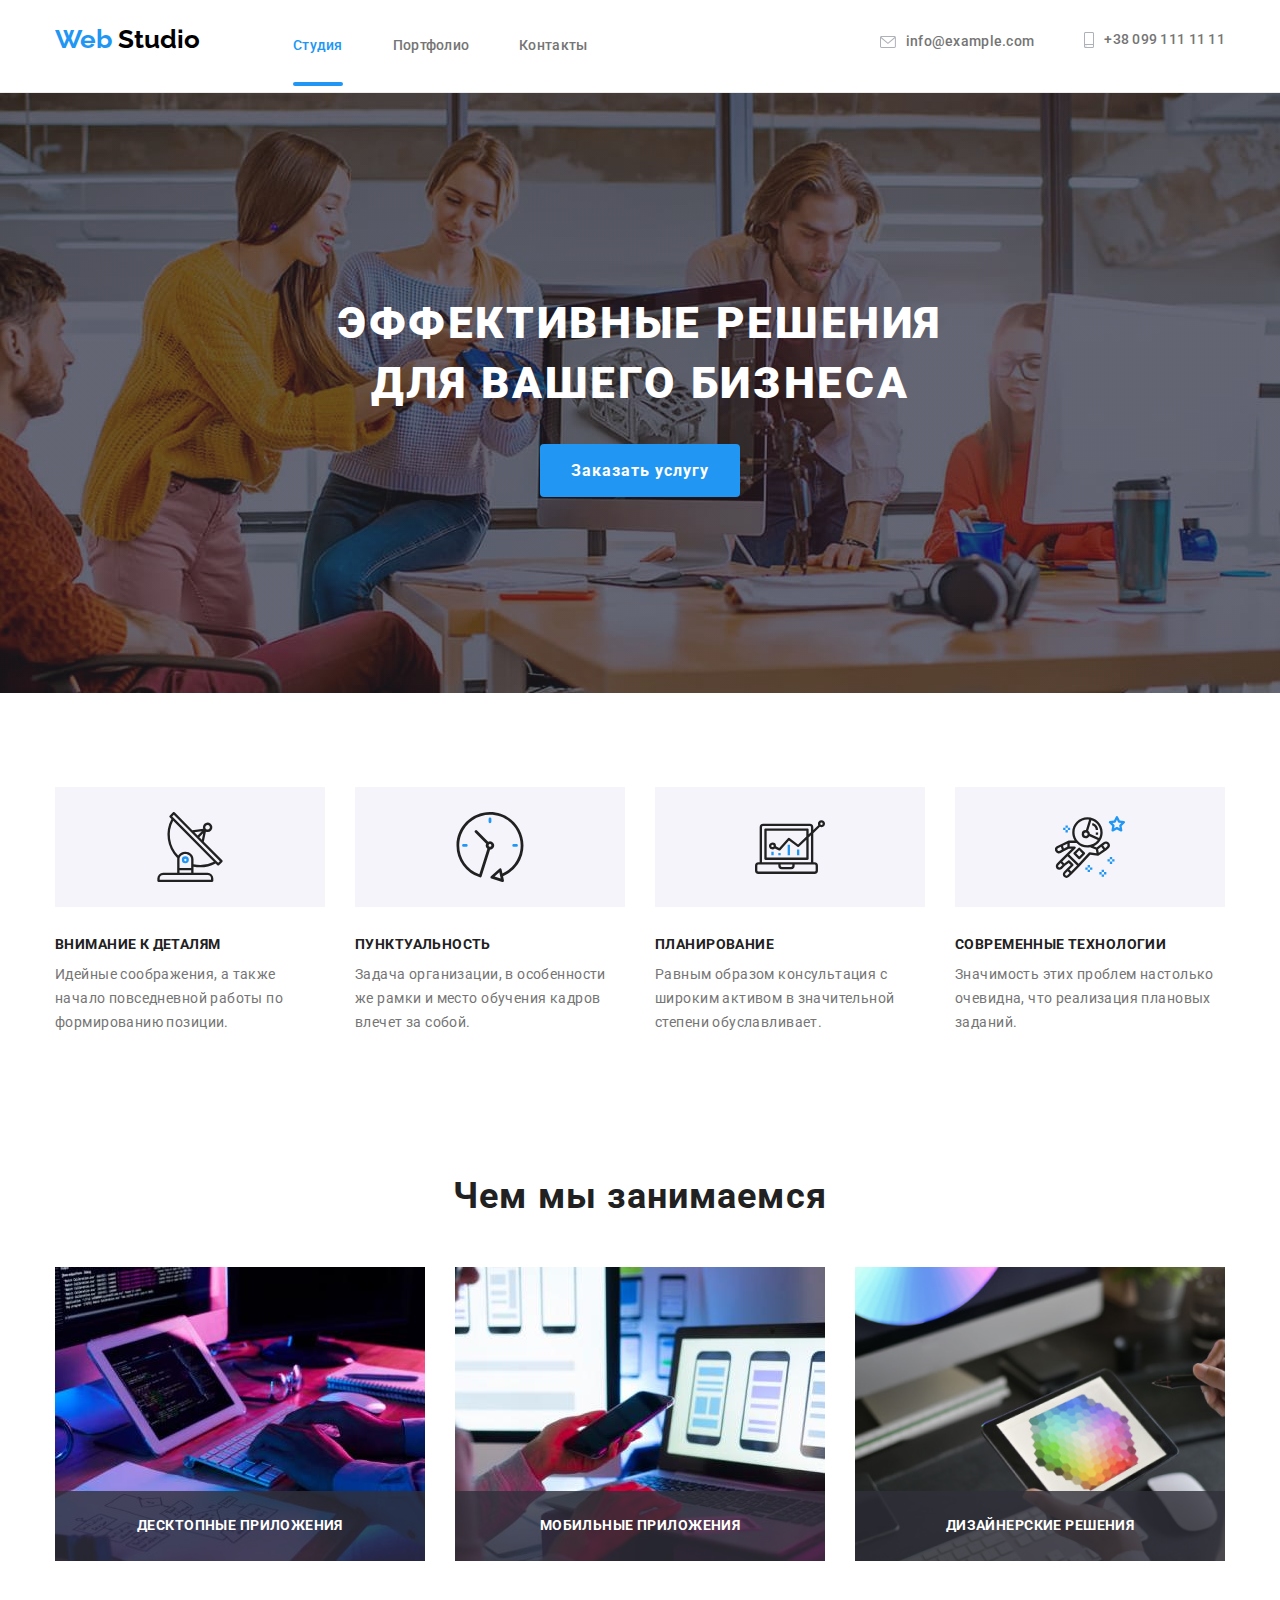
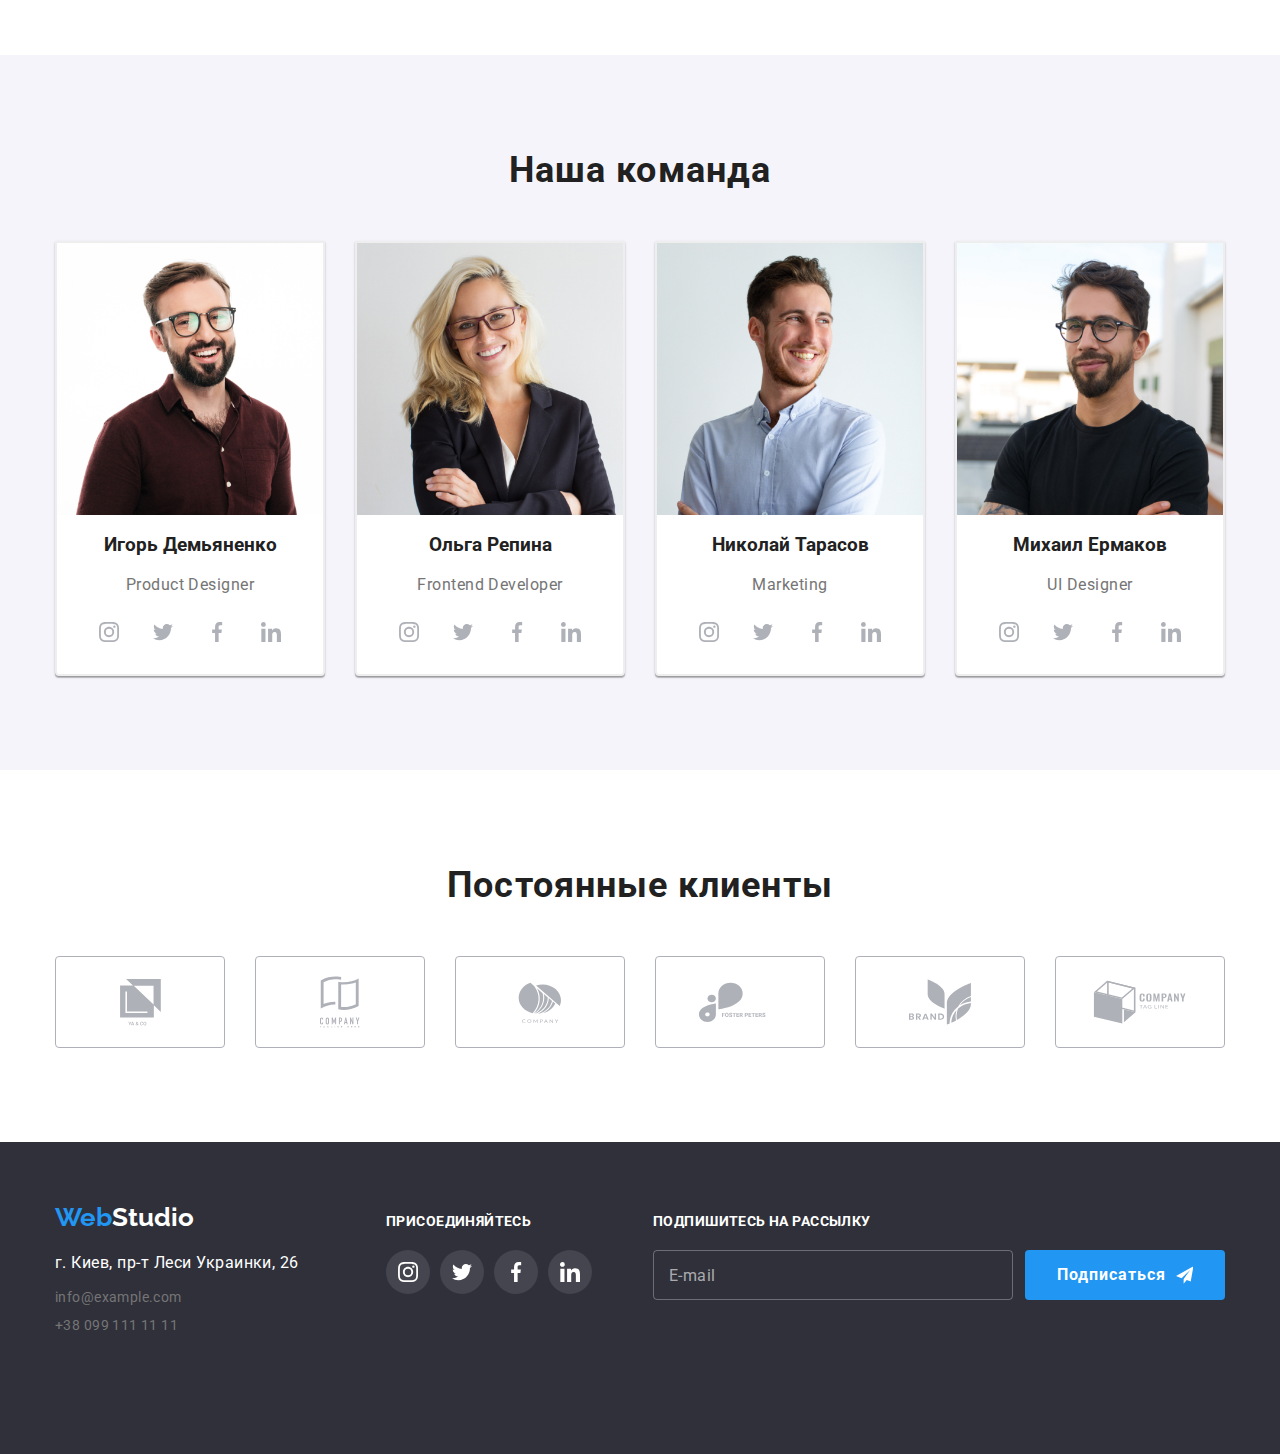
==== commit d632c8fc: "1" ====
--- a/index.html
+++ b/index.html
@@ -381,7 +381,7 @@
                 <a class="logo-basement" href="index.html">Web<span class="logo-footer">Studio</span></a>
                   <address>
                     <div >
-                        <p class="site-nav-footer__link footer-address">г. Киев, пр-т Леси Украинки, 26</p>
+                        <p class="footer-address">г. Киев, пр-т Леси Украинки, 26</p>
                         <ul class="footer-contact">
                             <li class="footer-contact__item"><a class="site-nav-footer__link" href="mailto:info@example.com">info@example.com</a></li>
                             <li class="footer-contact__item"><a class="site-nav-footer__link" href="tel:+380991111111">+38 099 111 11 11</a></li>
--- a/css/style.min.css
+++ b/css/style.min.css
@@ -1,2 +1,2 @@
-/*! modern-normalize v1.0.0 | MIT License | https://github.com/sindresorhus/modern-normalize */*,::after,::before{box-sizing:border-box}:root{-moz-tab-size:4;tab-size:4}html{line-height:1.15;-webkit-text-size-adjust:100%}body{margin:0}body{font-family:system-ui, -apple-system, 'Segoe UI', Roboto, Helvetica, Arial, sans-serif, 'Apple Color Emoji', 'Segoe UI Emoji'}hr{height:0;color:inherit}abbr[title]{text-decoration:underline dotted}b,strong{font-weight:bolder}code,kbd,pre,samp{font-family:ui-monospace, SFMono-Regular, Consolas, 'Liberation Mono', Menlo, monospace;font-size:1em}small{font-size:80%}sub,sup{font-size:75%;line-height:0;position:relative;vertical-align:baseline}sub{bottom:-.25em}sup{top:-.5em}table{text-indent:0;border-color:inherit}button,input,optgroup,select,textarea{font-family:inherit;font-size:100%;line-height:1.15;margin:0}button,select{text-transform:none}[type=button],[type=reset],[type=submit],button{-webkit-appearance:button}::-moz-focus-inner{border-style:none;padding:0}:-moz-focusring{outline:1px dotted ButtonText}:-moz-ui-invalid{box-shadow:none}legend{padding:0}progress{vertical-align:baseline}::-webkit-inner-spin-button,::-webkit-outer-spin-button{height:auto}[type=search]{-webkit-appearance:textfield;outline-offset:-2px}::-webkit-search-decoration{-webkit-appearance:none}::-webkit-file-upload-button{-webkit-appearance:button;font:inherit}summary{display:list-item}:root{--text-color: #757575;--logo-color: #2196f3;--list-color: #ffffff;--title-color: #2f303a;--peculiarity-color: #212121;--user-color: #f5f4fa;--animation: 250ms ease-in;--time-transition: cubic-bezier(0.4, 0, 0.2, 1)}*,*::before,*::after{box-sizing:border-box}body{background:var(--list-color);font-family:Roboto, sans-serif;max-height:100vh;overflow:auto}header{border-bottom:1px solid #ECECEC}img{display:block;width:100%;height:auto}@media screen and (max-width: 320px){img{max-width:100%}}@media screen and (min-width: 768px){img{width:100%}}a{text-decoration:none;color:var(--logo-color)}a:active{color:var(--logo-color, #2196f3)}ul{margin-top:0;margin-bottom:0;padding-left:0;list-style:none;color:var(--peculiarity-color, #212121)}h3{margin-top:0}.container{width:100%;padding:0 15px 0 15px;margin-left:auto;margin-right:auto}@media screen and (min-width: 480px){.container{max-width:480px}}@media screen and (min-width: 768px){.container{max-width:768px}}@media screen and (min-width: 1200px){.container{max-width:1200px}}.logo-nav{display:flex}.logo{padding-top:24px;padding-bottom:25px;width:145px;font-weight:bold;font-size:26px;line-height:1.19;font-family:Raleway;color:var(--logo-color)}@media screen and (max-width: 320px) and (min-width: 480px){.logo{font-size:24px;line-height:1.16;letter-spacing:0.03em;padding-top:16px;padding-bottom:16px}}@media screen and (min-width: 767px){.logo{margin-right:88px}}@media screen and (min-width: 1200px){.logo{margin-right:93px}}.logo-basement{display:inline-block;margin-bottom:20px;width:145px;font-weight:bold;font-size:26px;line-height:1.19;font-family:Raleway}.logo-footer{color:var(--list-color)}.logo-header{color:#000}.nav{display:inline-flex;flex-direction:row}@media screen and (max-width: 767.98px){.site-nav__item{display:none}}.site-nav__link-current::after{content:'';position:absolute;bottom:0;left:0;width:100%;height:4px;background-color:var(--logo-color);border-radius:2px}@media screen and (max-width: 767px){.site-nav__link-current::after{display:none}}.site-nav{display:flex;flex-direction:row;align-items:center;padding-left:0}@media screen and (min-width: 320px) and (max-width: 767px){.site-nav{flex-direction:row;padding-left:0;margin-left:auto;margin-right:auto;height:60px}}@media screen and (min-width: 768px) and (max-width: 1199px){.site-nav{height:80px}}.site-nav__contact{justify-content:flex-end;margin-left:auto}@media screen and (max-width: 767px){.site-nav__contact{display:none}}.site-nav__item:not(:last-child){margin-right:50px;position:relative}.site-nav__item:first-child{margin-left:93px;position:relative}@media screen and (min-width: 320px), (max-width: 767px){.site-nav__item:first-child{margin-left:0}}.site-nav__contact:not(:last-child){margin-right:50px;margin-left:auto}@media screen and (min-width: 767.89px){.site-nav__contact:not(:last-child){margin-bottom:10px;margin-right:0px}}@media screen and (min-width: 1200px){.site-nav__contact:not(:last-child){margin-right:50px}}.site-nav__link,.contact-header__link{display:flex;padding-top:32px;padding-bottom:32px;font-style:normal;text-decoration:none;font-weight:500;font-size:14px;line-height:1.14;letter-spacing:0.02em;align-items:center;color:var(--text-color);transition:color 250ms var(--time-transition)}.site-nav__link:hover,.site-nav__link:focus,.contact-header__link:hover,.contact-header__link:focus{animation-name:changeColor, changeTextTransform;animation-duration:3000ms}@keyframes changeTextTransform{0%{text-transform:uppercase}}.site-nav__link:hover,.site-nav__link:focus,.contact-header__link:hover,.contact-header__link:focus{color:var(--logo-color)}@media screen and (min-width: 1200px){.site-nav__link,.contact-header__link{padding-top:32px;padding-bottom:32px}}.site-nav__link:hover,.site-nav__link:focus{color:var(--logo-color)}.contact-header__link:hover,.contact-header__link:focus{color:var(--logo-color)}.site-nav__link-current{color:var(--logo-color)}.envelope,.smartphone{margin-right:10px;display:inline-flex;fill:#afb1b8;transition:fill 250ms var(--time-transition)}.contact-header{display:inline-flex;justify-self:flex-end;margin-left:auto;float:right}@media screen and (min-width: 768px){.contact-header{display:block}}@media screen and (min-width: 1200px){.contact-header{display:flex;align-items:baseline}}@media screen and (min-width: 768px) and (max-width: 1199px){.contact-header__link{font-weight:500;font-size:12px;line-height:1.16;letter-spacing:0.02em}}@media screen and (min-width: 768px) and (max-width: 1199px){a.mail{padding-top:21px;padding-bottom:0}}@media screen and (min-width: 768px) and (max-width: 1199px){a.phone{padding-top:0;padding-bottom:21px}}.contact-header__link:hover .envelope,.contact-header__link:focus .envelope{fill:var(--logo-color)}.contact-header__link:hover .smartphone,.contact-header__link:focus .smartphone{fill:var(--logo-color)}.mobile-btn{position:relative;height:40px;width:40px;background-color:transparent;border:none;display:flex;z-index:102;overflow:auto;padding:10px;margin-top:22px}.mobile-btn.is-open{position:fixed;top:8px;right:8px}.mobile-btn .icon-close{display:none}@media screen and (min-width: 768px){.mobile-btn{display:none}}.mobile-btn.is-open .icon-close{display:block;position:fixed;top:8px;right:8px;fill:var(--logo-color)}.mobile-btn.is-open .icon-menu{display:none}.menu{display:none;top:0%;left:0;z-index:100;height:100vh;width:100vw;padding:48px 40px}.menu.is-open{position:fixed;display:flex;flex-direction:column;justify-content:space-between;background-color:#fff;z-index:101}@media screen and (min-width: 767px){.menu.is-open body{max-height:100vh;display:none;overflow:hidden}}@media screen and (max-width: 766px){.menu .menu{display:block;display:flex;overflow:auto;top:0;left:0;height:0;padding:0}}@media screen and (min-width: 768px){.menu .social__wrap{display:none}}.menu .menu-list{margin-top:0;margin-bottom:0}.menu .social__list{margin:0;flex-direction:row;align-items:center;justify-content:center}.menu .social__links{font-style:normal;font-weight:500;font-size:18px;line-height:1.2;letter-spacing:0.02em;color:var(--logo-color)}.menu .social__item:not(:last-child):after{content:"";top:0;right:0;width:100%;border-right:1px solid rgba(33,33,33,0.2);margin-left:10px}.menu .social__item:not(:last-child){margin-right:10px}.menu .social__item .social__links{font-weight:500;font-size:14px;line-height:1.22;letter-spacing:0.02em;color:var(--logo-color)}@media screen and (max-width: 320px){.menu .social__item .social__links{font-size:12px}}.mobile-nav{display:flex;flex-wrap:wrap;padding-left:0;justify-content:center;flex-direction:column}.mobile-nav__link{font-weight:500;font-size:40px;line-height:1.17;letter-spacing:0.02em;color:var(----peculiarity-color)}.menu__link--active{color:var(--logo-color)}.mobile-nav__item:not(:last-child){margin-bottom:35px}.mobile-contact{display:flex;flex-wrap:wrap;padding-left:0;justify-content:center;flex-direction:column;margin-bottom:64px}.mobile-contact__item{height:40px;left:40px;top:562px;font-style:normal;font-weight:500;font-size:34px;line-height:1.1;letter-spacing:0.02em}.mobile-mail{font-style:normal;font-weight:500;font-size:24px;line-height:28px;letter-spacing:0.02em;color:#757575}.mobile-contact__item:not(:last-child){margin-bottom:32px}footer{padding:60px 0 60px 0;margin-top:0;background:var(--title-color, #2F303A)}address{font-style:normal}@media screen and (min-width: 768px), (max-width: 1199px){address{flex-direction:column;justify-content:left}}.footer{display:flex;flex-wrap:wrap;align-items:baseline;justify-content:space-between}@media screen and (min-width: 320px) and (max-width: 767){.footer{text-align:center;justify-content:center;margin-bottom:30px}}@media screen and (min-width: 1200px){.footer{align-items:baseline}}@media screen and (min-width: 320px){address{text-align:center;margin-bottom:60px}}@media screen and (min-width: 1200px){.footer-contact{text-align:left}}.footer-address{color:var(--list-color)}.footer-contact__item{padding-left:0;margin-bottom:9px}.site-nav-footer__link{margin-bottom:9px;font-style:normal;text-decoration:none;font-size:14px;line-height:1.14;color:var(--text-color);letter-spacing:0.03em;transition:color 250ms var(--time-transition)}.footer-address{color:var(--list-color)}.site-nav-footer__link:hover,.site-nav-footer__link:focus{color:var(--logo-color)}.card-footer{display:block}@media screen and (min-width: 320px) and (max-width: 767){.card-footer{width:100%;align-items:center;text-align:center}}@media screen and (min-width: 768px) and (max-width: 1199px){.card-footer{width:calc((100% - 45px) / 2);flex-direction:column;justify-content:left}}@media screen and (min-width: 1200px){.card-footer{flex-basis:calc((50% - 45px) / 2)}}.site-nav-footer__link:hover,.site-nav-footer__link:focus{color:var(--logo-color)}.soсial{height:80px;display:flex}@media screen and (min-width: 320px) and (max-width: 767){.soсial{flex-direction:column;align-items:center;margin-bottom:60px;margin-right:0;width:100%}}@media screen and (min-width: 768px) and (max-width: 1199px){.soсial{justify-content:center;margin-bottom:0;margin-right:auto;justify-content:left;width:calc((100% - 45px) / 2)}}@media screen and (min-width: 1200px){.soсial{margin-right:100px;width:calc((50% - 45px) / 2)}}@media screen and (min-width: 320px){.footer__social{text-align:center}}.footer-list{text-transform:uppercase;color:var(--list-color);font-weight:bold;font-size:14px;line-height:1.14;letter-spacing:0.03em;margin-bottom:20px}.social-footer__icon{width:20px;height:20px;fill:var(--list-color)}.social-footer{display:inline-flex;padding-left:0;width:206px;height:44px}@media screen and (min-width: 320px), (max-width: 767){.social-footer{align-items:center;margin-bottom:60px;margin-right:0}}@media screen and (min-width: 768px), (max-width: 1199px){.social-footer{display:inline-flex;margin-bottom:60px;margin-right:auto}}.social-footer__link{display:flex;justify-content:center;align-items:center;width:44px;height:44px;border-radius:50%;background-color:rgba(255,255,255,0.1);transition:background-color 250ms var(--time-transition),fill 250ms var(--time-transition)}.social-footer__item+.social-footer__item{margin-left:10px}.social-footer__link:hover,.social-footer__link:focus{background-color:var(--logo-color)}button{border-color:transparent;margin-top:0;margin-bottom:0;padding:10px 32px;border-radius:4px;text-align:center}.pointer{cursor:pointer;width:200px;left:700px;top:430px}.stydio-button{font-weight:bold;font-size:16px;line-height:1.87;letter-spacing:0.06em;color:var(--list-color);background-color:var(--logo-color);font-family:inherit;align-items:center;text-align:center;white-space:nowrap;border-radius:4px;transition:box-shadow 250ms var(--time-transition)}.stydio-button:hover,.stydio-button:focus{background-color:#e76f60}@media screen and (min-width: 320px){.stydio-button{padding:10px}}.stydio-button:hover,.stydio-button:focus{box-shadow:0px 4px 4px rgba(0,0,0,0.15)}.section{padding:94px 0 94px 0}.portfolio-button__element{flex-direction:column;font-weight:500;font-size:16px;line-height:1.6;text-align:center;letter-spacing:0.03em;transition:color 250ms var(--time-transition),background-color 250ms var(--time-transition),box-shadow 250ms var(--time-transition)}.portfolio-button__element:hover{box-shadow:0 0 10px 0 #3498db inset, 0 0 10px 4px #3498db;background:#18614f;transform:translateY(2px)}.portfolio-button__element:focus{box-shadow:0 0 10px 0 #3498db inset, 0 0 10px 4px #3498db;background:#18614f;transform:translateY(2px)}.portfolio-button__element:focus{border-radius:4px;color:var(--main-background)}.portfolio-button__element:active{border-radius:4px;color:var(--main-background)}.portfolio-button__element:hover{border-radius:4px;color:var(--main-background)}.portfolio-button{display:flex;justify-content:center;margin-left:auto;margin-right:auto;margin-bottom:50px;padding-left:0}@media screen and (min-width: 320px) and (max-width: 767px){.portfolio-button{flex-direction:row;flex-wrap:wrap;justify-content:start;margin-bottom:40px}}@media screen and (min-width: 768px){.portfolio-button{justify-content:center;margin-bottom:30px}}@media screen and (min-width: 320px) and (max-width: 767px){.portfolio-button__element{margin-bottom:15px}}.portfolio-button__all{background-color:#2196f3;color:#fff;box-shadow:0px 3px 1px rgba(0,0,0,0.1),0px 1px 2px rgba(0,0,0,0.08),0px 2px 2px rgba(0,0,0,0.12)}.portfolio-button__elementt:not(:last-child){margin-right:8px}.portfolio-button__item:not(:last-child){margin-right:8px}.portfolio-button__element:focus,.portfolio-button__element:hover{background:var(--logo-color);border-radius:4px;color:var(--list-color);box-shadow:0px 3px 1px rgba(0,0,0,0.1),0px 1px 2px rgba(0,0,0,0.08),0px 2px 2px rgba(0,0,0,0.12)}h1{margin-bottom:0;text-align:center}.main{margin-top:0;margin-bottom:0;margin-left:auto;margin-right:auto;background:var(--title-color, #2f303a);padding:200px 0;text-align:center;max-width:1600px;background-image:linear-gradient(to right, rgba(47,48,58,0.4), rgba(47,48,58,0.4)),url(../images/фон.jpg);background-position:center;background-repeat:no-repeat;background-size:cover}@media screen and (min-width: 320px){.main{padding-top:110px;padding-bottom:110px;height:350px;background-image:url(/images/Header1х.jpg)}}@media screen and (min-width: 320px) and (min-device-pixel-ratio: 2), screen and (min-width: 320px) and (min-resolution: 192dpi), screen and (min-width: 320px) and (min-resolution: 2dppx){.main{background-image:linear-gradient(rgba(47,48,58,0.4), rgba(47,48,58,0.4)),url(/images/Header1х.jpg)}}@media screen and (min-width: 480px), (max-width: 767px){.main{padding-top:118px;padding-bottom:118px;height:400px;background-image:url(/images/Header1х.jpg)}}@media screen and (min-width: 480px) and (min-device-pixel-ratio: 2), (max-width: 767px) and (min-device-pixel-ratio: 2), screen and (min-width: 480px) and (min-resolution: 192dpi), (max-width: 767px) and (min-resolution: 192dpi), screen and (min-width: 480px) and (min-resolution: 2dppx), (max-width: 767px) and (min-resolution: 2dppx){.main{background-image:linear-gradient(rgba(47,48,58,0.4), rgba(47,48,58,0.4)),url(/images/Header1х.jpg)}}@media screen and (min-width: 768px) and (max-width: 968px){.main{background-image:url(/images/Header2х.jpg)}}@media screen and (min-width: 768px) and (max-width: 968px) and (min-device-pixel-ratio: 2), screen and (min-width: 768px) and (max-width: 968px) and (min-resolution: 192dpi), screen and (min-width: 768px) and (max-width: 968px) and (min-resolution: 2dppx){.main{background-image:linear-gradient(rgba(47,48,58,0.4), rgba(47,48,58,0.4)),url(/images/Header2х.jpg)}}@media screen and (min-width: 970px){.main{padding-top:200px;padding-bottom:200px;margin-right:auto;margin-left:auto;height:600px;background-image:linear-gradient(rgba(47,48,58,0.4), rgba(47,48,58,0.4)),url(/images/фон.jpg)}}@media screen and (min-width: 970px) and (min-device-pixel-ratio: 2), screen and (min-width: 970px) and (min-resolution: 192dpi), screen and (min-width: 970px) and (min-resolution: 2dppx){.main{background-image:linear-gradient(rgba(47,48,58,0.4), rgba(47,48,58,0.4)),url(/images/фон.jpg)}}.title{width:696px;margin:auto;margin-bottom:30px;font-weight:900;font-size:44px;line-height:1.36;color:var(--list-color, white);letter-spacing:0.06em;text-align:center;text-transform:uppercase}@media screen and (min-width: 320px) and (max-width: 767px){.title{width:360px;font-weight:500;font-size:20px;line-height:1.61;text-align:center;letter-spacing:0.06em}}@media screen and (min-width: 768px) and (max-width: 1199px){.title{width:360px;font-weight:900;font-size:26px;line-height:1.61;letter-spacing:0.06em;text-align:center}}@media screen and (min-width: 1200px){.title{font-weight:900;font-size:44px;line-height:1.37}}h2{margin-top:0;margin-bottom:0}.peculiarity-section{padding-top:94px;padding-bottom:94px}.list{display:flex;flex-wrap:wrap;padding-left:0;justify-content:center}.list__item{flex-basis:100%}@media screen and (min-width: 768px){.list__item{flex-basis:calc((100% - 90px) / 2);margin-right:30px}}@media screen and (min-width: 1200px){.list__item{flex-basis:calc((100% - 90px) / 4)}}@media screen and (min-width: 768px) and (max-width: 1199px){.list__item:nth-child(2n){margin-right:0}.list__item:nth-last-child(-n+2){margin-bottom:0}}@media screen and (min-width: 1200px){.list__item:nth-child(4n){margin-right:0}.list__item:nth-last-child(-n+4){margin-bottom:0}}.list__item:not(:last-child){margin-bottom:30px}.peculiarity{font-family:Roboto;font-style:normal;font-weight:bold;font-size:14px;line-height:1.14;color:var(--peculiarity-color, #212121);text-transform:uppercase;margin-top:0;margin-bottom:10px;letter-spacing:0.03em}p{margin-top:0;margin-bottom:16px;font-weight:normal;font-size:16px;line-height:1.19;color:var(--text-color);letter-spacing:0.03em}.list__item-text{font-style:normal;font-weight:normal;font-size:14px;line-height:1.71;letter-spacing:0.03em}.antena::before{content:'';display:block;height:120px;background-image:url(../images/icon/antenna.svg);background-size:70px;background-repeat:no-repeat;background-position:center;background-color:#f5f4fa;margin-bottom:30px}.clock::before{content:'';display:block;height:120px;background-image:url(../images/icon/clock.svg);background-size:70px;background-repeat:no-repeat;background-position:center;background-color:#f5f4fa;margin-bottom:30px}.diagram::before{content:'';display:block;height:120px;background-image:url(../images/icon/diagram.svg);background-size:70px;background-repeat:no-repeat;background-position:center;background-color:#f5f4fa;margin-bottom:30px}.astronaut::before{content:'';display:block;height:120px;background-image:url(../images/icon/astronaut.svg);background-size:70px;background-repeat:no-repeat;background-position:center;background-color:#f5f4fa;margin-bottom:30px}.visualization-section{padding-bottom:94px}@media screen and (max-width: 1199.98px){.visualization-section{display:none}}.main-title{margin-bottom:50px;font-weight:bold;font-size:36px;line-height:1.17;color:var(--peculiarity-color, #212121);text-align:center;letter-spacing:0.03em}.visualization{display:flex;padding-left:0}.visualization__item{position:relative;width:370px;height:294px}.visualization__item:not(:last-child){margin-right:30px}.visualization-item-element{position:absolute;top:100%;transform:translateY(-100%);width:370px;height:70px;display:flex;align-items:center;justify-content:center;background-color:rgba(47,48,58,0.8)}.visualization-item-element__text{color:var(--list-color);margin-bottom:0;font-weight:bold;font-size:14px;line-height:1.14;letter-spacing:0.03em;text-transform:uppercase}.user{background:var(--user-color, #f5f4fa);padding:94px 0 94px 0;margin-left:auto;margin-right:auto}.user-block{display:flex;flex-wrap:wrap;padding-left:0;justify-content:center}.user-block__item:not(:last-child){margin-right:30px}.user-block__item{flex-basis:100%;max-width:270px;width:270px;border-radius:0px 0px 4px 4px;border:2px solid #eeeeee;box-shadow:0px 1px 3px rgba(0,0,0,0.12),0px 1px 1px rgba(0,0,0,0.14),0px 2px 1px rgba(0,0,0,0.2);background-color:var(--list-color)}@media screen and (min-width: 768px) and (max-width: 1199px){.user-block__item{flex-basis:calc((100% - 3 * 30px) / 2);margin-right:30px;margin-bottom:30px;max-width:270px}}@media screen and (min-width: 1200px){.user-block__item{flex-basis:calc((100% - 90px) / 4)}}@media screen and (min-width: 320px) and (max-width: 767px){.user-block__item{margin-bottom:30px;margin-right:30px}}h3{margin-block-start:0em}.studio-card{padding:20px 24px;text-align:center}.social-icons{display:inline-flex;padding-left:0}.social-icons-link{display:flex;justify-content:center;align-items:center;width:44px;height:44px;border-radius:50%;background-color:#fff;transition:fill 250ms var(--time-transition),background-color 250ms var(--time-transition)}.social-icons__item+.social-icons__item{margin-left:10px}.social-icons-link:hover .social-icons-link__icon,.social-icons-link:focus .social-icons-link__icon{fill:var(--list-color)}.social-icons-link:hover,.social-icons-link:focus{background-color:var(--logo-color)}.social-icons-link__icon{fill:#afb1b8;width:20px;height:20px}.client{padding:94px 0 94px 0}.company{display:flex;flex-wrap:wrap;padding-left:0;margin-top:-30px;margin-left:-30px}.company-item{display:flex;align-items:center;justify-content:center;margin-top:30px;margin-left:30px;box-sizing:border-box}@media screen and (min-width: 320px){.company-item{flex-basis:calc((100% - 60px) / 2)}}@media screen and (min-width: 768px){.company-item{flex-basis:calc((100% - 90px) / 3)}}@media screen and (min-width: 1200px){.company-item{flex-basis:calc((100% - 180px) / 6)}}.company-link{display:flex;justify-content:center;align-items:center;width:170px;height:92px;border:1px solid #afb1b8;border-radius:4px;transition:border 250ms var(--time-transition)}.company-link:hover,.company-link:focus{border:1px solid var(--logo-color)}.company-link:hover .company-link__icon,.company-link:focus .company-link__icon{fill:var(--logo-color)}.company-link__icon{fill:#afb1b8;transition:fill 250ms var(--time-transition)}@media screen and (max-width: 768px){.main-title{font-size:28px;line-height:1.17}}.subscription{flex-basis:calc(50% - 15px)}@media screen and (min-width: 320px) and (max-width: 767px){.subscription{flex-basis:100%;align-items:center;justify-content:center;text-align:center}}.footer-form{display:inline-flex}.footer-input{height:50px;width:350px;margin:0;background-color:transparent;border:1px solid rgba(255,255,255,0.3);border-radius:4px;color:var(--text-color);padding-left:15px}@media screen and (min-width: 320px), (max-width: 767px){.footer-input{display:block;max-width:450px;margin-bottom:20px;margin-right:0}}@media screen and (min-width: 768px) and (max-width: 1199px){.footer-input{justify-content:center;width:450px;margin-left:auto;margin-right:auto;margin-bottom:20px}}@media screen and (min-width: 1200px){.footer-input{display:inline-flex;width:360px;margin-bottom:0}}.footer-input::placeholder{font-size:16px;line-height:1.25;letter-spacing:0.03em;color:rgba(255,255,255,0.6)}.footer-submit-btn{margin-left:12px;display:inline-flex;justify-content:center;align-items:center}.footer-icon-send{margin-left:10px;fill:var(--list-color)}.gallery{display:flex;flex-wrap:wrap;padding-left:0;margin-top:-30px;margin-left:-30px}.gallery-item{width:100%;margin:15px;border-bottom-right-radius:5px;border-bottom-left-radius:5px;cursor:pointer;background-color:var(--list-color);border:1px solid #eeeeee;transition:box-shadow 250ms var(--time-transition),color 250ms var(--time-transition),background-color 250ms var(--time-transition)}@media screen and (min-width: 768px){.gallery-item{flex-basis:calc((100% - 4 * 15px) / 2)}}@media screen and (min-width: 1200px){.gallery-item{flex-basis:calc((100% - 6 * 15px) / 3)}}.gallery-item:hover{box-shadow:0px 1px 1px rgba(0,0,0,0.12),0px 4px 4px rgba(0,0,0,0.06),1px 4px 6px rgba(0,0,0,0.16)}.gallery-item__link:focus{box-shadow:0px 1px 1px rgba(0,0,0,0.12),0px 4px 4px rgba(0,0,0,0.06),1px 4px 6px rgba(0,0,0,0.16)}.gallery-item__link{display:block}.gallery-item-text:hover .gallery-overlay,.gallery-item__link:focus .gallery-overlay{transform:translateY(0)}.gallery-overlay{position:absolute;left:0;top:0;width:100%;height:100%;padding:63px 24px;font-style:normal;font-weight:normal;font-size:18px;line-height:1.5;letter-spacing:0.03em;color:var(--list-color);background-color:rgba(33,150,243,0.9);transform:translateY(101%);transition:var(--animation);transition-timing-function:var(--time-transition)}.gallery-item-text{position:relative;overflow:hidden}@media screen and (max-width: 375px){.gallery-item-text{font-size:14px;padding-top:30px}}.portfolio-card{border:1px solid #eeeeee;border-radius:5px;padding:20px 24px}.card-element{margin-top:0;margin-bottom:10px;font-weight:bold;font-size:18px;line-height:2;letter-spacing:0.06em;color:var(--peculiarity-color)}.backdrop{position:fixed;top:0;left:0;width:100%;height:100%;background-color:rgba(0,0,0,0.2);opacity:1;transition-property:opacity;transition:opacity 250ms var(--time-transition)}@media screen and (max-width: 768px){.backdrop{padding:94px 15px;overflow-y:scroll}}.is-hidden{opacity:0;pointer-events:none}.is-hidden .modal{transform:translate(-50%, -50%) scale(0)}.modal{position:relative;width:528px;height:581px;top:50%;left:50%;padding:40px;background-color:var(--list-color);box-shadow:0px 1px 3px rgba(0,0,0,0.12),0px 1px 1px rgba(0,0,0,0.14),0px 2px 1px rgba(0,0,0,0.2);border-radius:4px;transform:translate(-50%, -50%) scale(1);transition:transform 250ms var(--time-transition)}@media screen and (min-width: 320px){.modal{width:450px}}@media screen and (min-width: 768px){.modal{position:absolute;top:50%;left:50%;transform:translate(-50%, -50%);width:450px}}@media screen and (min-width: 1200px){.modal{position:absolute;top:50%;left:50%;transform:translate(-50%, -50%);min-width:528px;min-height:581px}}@media screen and (max-width: 479px){.modal-form{padding:20px;padding-top:40px}}.close-icon{position:absolute;top:50%;left:50%;transform:translate(-50%, -50%)}.modal-text{margin-bottom:12px;color:var(--peculiarity-color);font-weight:700;font-size:20px;line-height:1.15;text-align:center;letter-spacing:0.03em}.modal-label{display:flex;flex-direction:column;margin-bottom:10px;color:var(--text-color);font-weight:400;font-size:12px;line-height:1.16;letter-spacing:0.01em}.modal-input-form{position:relative;margin-top:4px}.modal-input{width:100%;padding-left:45px;height:40px;margin:0;background-color:transparent;border:1px solid rgba(33,33,33,0.2);border-radius:4px;transition:outline 250ms var(--time-transition),border 250ms var(--time-transition)}.modal-icon{position:absolute;top:50%;left:15px;transform:translateY(-50%);fill:var(--peculiarity-color);transition:fill 250ms var(--time-transition)}.modal-input:focus+.modal-icon{fill:var(--logo-color)}.modal-input:focus{outline:transparent;border:1px solid var(--logo-color)}textarea.modal-input{resize:none;height:120px;padding:12px 16px}.modal-input::placeholder{font-weight:400;font-size:12px;line-height:1.16;letter-spacing:0.01em;color:rgba(117,117,117,0.5)}.modal-checkbox{-webkit-appearance:none;-moz-appearance:none;appearance:none}.modal-checkbox-form{display:flex;align-items:center;justify-content:center}.modal-checkbox-text{font-style:normal;font-weight:normal;font-size:14px;line-height:24px;letter-spacing:0.03em;color:var(--text-color)}@media screen and (min-width: 320px){.modal-checkbox-text{flex-wrap:wrap;font-size:8px}}@media screen and (min-width: 420px){.modal-checkbox-text{margin-left:0;font-size:10px;line-height:1.16}}@media screen and (min-width: 1200px){.modal-checkbox-text{display:flex;align-items:center;margin-left:8px;align-content:center;font-size:14px;line-height:1.71px}}.modal-checkbox-link{color:var(--logo-color);font-style:normal;font-weight:normal;font-size:14px;line-height:24px;letter-spacing:0.03em;text-decoration-line:underline}@media screen and (max-width: 377px){.modal-checkbox-link{font-size:8px}}@media screen and (min-width: 378px) and (max-width: 479px){.modal-checkbox-link{font-size:10px}}@media screen and (min-width: 1200px){.modal-checkbox-link{font-size:14px;line-height:1.71}}.modal-icon-checkbox{margin-right:7px;fill:transparent;background-color:transparent;border-radius:2px;border:2px solid #000;transition:background-color 250ms var(--time-transition),fill 250ms var(--time-transition),border 250ms var(--time-transition)}@media screen and (max-width: 377px){.modal-icon-checkbox{width:12px;height:11px}}@media screen and (min-width: 378px) and (max-width: 479px){.modal-icon-checkbox{width:13px;height:12px}}.modal-checkbox:focus+.modal-icon-checkbox{outline:3px solid var(--logo-color)}.modal-checkbox:checked+.modal-icon-checkbox{background-color:var(--logo-color);fill:var(--list-color);border:transparent}.modal-close-btn{position:absolute;width:30px;height:30px;right:8px;top:8px;cursor:pointer;background-color:var(--list-color);box-sizing:border-box;border:1px solid rgba(0,0,0,0.1);border-radius:50%;padding:0;transition:color 250ms var(--time-transition)}.modal-submit-btn{margin-top:30px;margin-left:124px;margin-right:124px;margin-bottom:40px}.modal-submit-btn,.footer-submit-btn{width:200px;height:50px;border:none;color:var(--list-color);font-weight:700;font-size:16px;line-height:1.88;letter-spacing:0.06em;cursor:pointer;background-color:var(--logo-color);border-radius:4px;transition:box-shadow 250ms var(--time-transition)}.modal-submit-btn:hover{box-shadow:0px 4px 4px rgba(0,0,0,0.15)}.modal-submit-btn:focus{box-shadow:0px 4px 4px rgba(0,0,0,0.15)}.close-icon{fill:currentColor;position:absolute;top:50%;left:50%;transform:translate(-50%, -50%)}.modal-close-btn:focus,.modal-close-btn:hover{color:var(--logo-color);outline:transparent}
+/*! modern-normalize v1.0.0 | MIT License | https://github.com/sindresorhus/modern-normalize */*,::after,::before{box-sizing:border-box}:root{-moz-tab-size:4;tab-size:4}html{line-height:1.15;-webkit-text-size-adjust:100%}body{margin:0}body{font-family:system-ui, -apple-system, 'Segoe UI', Roboto, Helvetica, Arial, sans-serif, 'Apple Color Emoji', 'Segoe UI Emoji'}hr{height:0;color:inherit}abbr[title]{text-decoration:underline dotted}b,strong{font-weight:bolder}code,kbd,pre,samp{font-family:ui-monospace, SFMono-Regular, Consolas, 'Liberation Mono', Menlo, monospace;font-size:1em}small{font-size:80%}sub,sup{font-size:75%;line-height:0;position:relative;vertical-align:baseline}sub{bottom:-.25em}sup{top:-.5em}table{text-indent:0;border-color:inherit}button,input,optgroup,select,textarea{font-family:inherit;font-size:100%;line-height:1.15;margin:0}button,select{text-transform:none}[type=button],[type=reset],[type=submit],button{-webkit-appearance:button}::-moz-focus-inner{border-style:none;padding:0}:-moz-focusring{outline:1px dotted ButtonText}:-moz-ui-invalid{box-shadow:none}legend{padding:0}progress{vertical-align:baseline}::-webkit-inner-spin-button,::-webkit-outer-spin-button{height:auto}[type=search]{-webkit-appearance:textfield;outline-offset:-2px}::-webkit-search-decoration{-webkit-appearance:none}::-webkit-file-upload-button{-webkit-appearance:button;font:inherit}summary{display:list-item}:root{--text-color: #757575;--logo-color: #2196f3;--list-color: #ffffff;--title-color: #2f303a;--peculiarity-color: #212121;--user-color: #f5f4fa;--animation: 250ms ease-in;--time-transition: cubic-bezier(0.4, 0, 0.2, 1)}*,*::before,*::after{box-sizing:border-box}body{background:var(--list-color);font-family:Roboto, sans-serif;max-height:100vh;overflow:auto}header{border-bottom:1px solid #ECECEC}img{display:block;width:100%;height:auto}@media screen and (max-width: 320px){img{max-width:100%}}@media screen and (min-width: 768px){img{width:100%}}a{text-decoration:none;color:var(--logo-color)}a:active{color:var(--logo-color, #2196f3)}ul{margin-top:0;margin-bottom:0;padding-left:0;list-style:none;color:var(--peculiarity-color, #212121)}h3{margin-top:0}.container{width:100%;padding:0 15px 0 15px;margin-left:auto;margin-right:auto}@media screen and (min-width: 480px){.container{max-width:480px}}@media screen and (min-width: 768px){.container{max-width:768px}}@media screen and (min-width: 1200px){.container{max-width:1200px}}.logo-nav{display:flex}.logo{padding-top:24px;padding-bottom:25px;width:145px;font-weight:bold;font-size:26px;line-height:1.19;font-family:Raleway;color:var(--logo-color)}@media screen and (max-width: 320px) and (min-width: 480px){.logo{font-size:24px;line-height:1.16;letter-spacing:0.03em;padding-top:16px;padding-bottom:16px}}@media screen and (min-width: 767px){.logo{margin-right:88px}}@media screen and (min-width: 1200px){.logo{margin-right:93px}}.logo-basement{display:inline-block;margin-bottom:20px;width:145px;font-weight:bold;font-size:26px;line-height:1.19;font-family:Raleway}.logo-footer{color:var(--list-color)}.logo-header{color:#000}.nav{display:inline-flex;flex-direction:row}@media screen and (max-width: 767.98px){.site-nav__item{display:none}}.site-nav__link-current::after{content:'';position:absolute;bottom:0;left:0;width:100%;height:4px;background-color:var(--logo-color);border-radius:2px}@media screen and (max-width: 767px){.site-nav__link-current::after{display:none}}.site-nav{display:flex;flex-direction:row;align-items:center;padding-left:0}@media screen and (min-width: 320px) and (max-width: 767px){.site-nav{flex-direction:row;padding-left:0;margin-left:auto;margin-right:auto;height:60px}}@media screen and (min-width: 768px) and (max-width: 1199px){.site-nav{height:80px}}.site-nav__contact{justify-content:flex-end;margin-left:auto}@media screen and (max-width: 767px){.site-nav__contact{display:none}}.site-nav__item:not(:last-child){margin-right:50px;position:relative}.site-nav__item:first-child{margin-left:93px;position:relative}@media screen and (min-width: 320px), (max-width: 767px){.site-nav__item:first-child{margin-left:0}}.site-nav__contact:not(:last-child){margin-right:50px;margin-left:auto}@media screen and (min-width: 767.89px){.site-nav__contact:not(:last-child){margin-bottom:10px;margin-right:0px}}@media screen and (min-width: 1200px){.site-nav__contact:not(:last-child){margin-right:50px}}.site-nav__link,.contact-header__link{display:flex;padding-top:32px;padding-bottom:32px;font-style:normal;text-decoration:none;font-weight:500;font-size:14px;line-height:1.14;letter-spacing:0.02em;align-items:center;color:var(--text-color);transition:color 250ms var(--time-transition)}.site-nav__link:hover,.site-nav__link:focus,.contact-header__link:hover,.contact-header__link:focus{animation-name:changeColor, changeTextTransform;animation-duration:3000ms}@keyframes changeTextTransform{0%{text-transform:uppercase}}.site-nav__link:hover,.site-nav__link:focus,.contact-header__link:hover,.contact-header__link:focus{color:var(--logo-color)}@media screen and (min-width: 1200px){.site-nav__link,.contact-header__link{padding-top:32px;padding-bottom:32px}}.site-nav__link:hover,.site-nav__link:focus{color:var(--logo-color)}.contact-header__link:hover,.contact-header__link:focus{color:var(--logo-color)}.site-nav__link-current{color:var(--logo-color)}.envelope,.smartphone{margin-right:10px;display:inline-flex;fill:#afb1b8;transition:fill 250ms var(--time-transition)}.contact-header{display:inline-flex;justify-self:flex-end;margin-left:auto;float:right}@media screen and (min-width: 768px){.contact-header{display:block}}@media screen and (min-width: 1200px){.contact-header{display:flex;align-items:baseline}}@media screen and (min-width: 768px) and (max-width: 1199px){.contact-header__link{font-weight:500;font-size:12px;line-height:1.16;letter-spacing:0.02em}}@media screen and (min-width: 768px) and (max-width: 1199px){a.mail{padding-top:21px;padding-bottom:0}}@media screen and (min-width: 768px) and (max-width: 1199px){a.phone{padding-top:0;padding-bottom:21px}}.contact-header__link:hover .envelope,.contact-header__link:focus .envelope{fill:var(--logo-color)}.contact-header__link:hover .smartphone,.contact-header__link:focus .smartphone{fill:var(--logo-color)}.mobile-btn{position:relative;height:40px;width:40px;background-color:transparent;border:none;display:flex;z-index:102;overflow:auto;padding:10px;margin-top:22px}.mobile-btn.is-open{position:fixed;top:8px;right:8px}.mobile-btn .icon-close{display:none}@media screen and (min-width: 768px){.mobile-btn{display:none}}.mobile-btn.is-open .icon-close{display:block;position:fixed;top:8px;right:8px;fill:var(--logo-color)}.mobile-btn.is-open .icon-menu{display:none}.menu{display:none;top:0%;left:0;z-index:100;height:100vh;width:100vw;padding:48px 40px}.menu.is-open{position:fixed;display:flex;flex-direction:column;justify-content:space-between;background-color:#fff;z-index:101}@media screen and (min-width: 767px){.menu.is-open body{max-height:100vh;display:none;overflow:hidden}}@media screen and (max-width: 766px){.menu .menu{display:block;display:flex;overflow:auto;top:0;left:0;height:0;padding:0}}@media screen and (min-width: 768px){.menu .social__wrap{display:none}}.menu .menu-list{margin-top:0;margin-bottom:0}.menu .social__list{margin:0;flex-direction:row;align-items:center;justify-content:center}.menu .social__links{font-style:normal;font-weight:500;font-size:18px;line-height:1.2;letter-spacing:0.02em;color:var(--logo-color)}.menu .social__item:not(:last-child):after{content:"";top:0;right:0;width:100%;border-right:1px solid rgba(33,33,33,0.2);margin-left:10px}.menu .social__item:not(:last-child){margin-right:10px}.menu .social__item .social__links{font-weight:500;font-size:14px;line-height:1.22;letter-spacing:0.02em;color:var(--logo-color)}@media screen and (max-width: 320px){.menu .social__item .social__links{font-size:12px}}.mobile-nav{display:flex;flex-wrap:wrap;padding-left:0;justify-content:center;flex-direction:column}.mobile-nav__link{font-weight:500;font-size:40px;line-height:1.17;letter-spacing:0.02em;color:var(----peculiarity-color)}.menu__link--active{color:var(--logo-color)}.mobile-nav__item:not(:last-child){margin-bottom:35px}.mobile-contact{display:flex;flex-wrap:wrap;padding-left:0;justify-content:center;flex-direction:column;margin-bottom:64px}.mobile-contact__item{height:40px;left:40px;top:562px;font-style:normal;font-weight:500;font-size:34px;line-height:1.1;letter-spacing:0.02em}.mobile-mail{font-style:normal;font-weight:500;font-size:24px;line-height:28px;letter-spacing:0.02em;color:#757575}.mobile-contact__item:not(:last-child){margin-bottom:32px}footer{padding:60px 0 60px 0;margin-top:0;background:var(--title-color, #2F303A)}address{font-style:normal}@media screen and (min-width: 768px), (max-width: 1199px){address{flex-direction:column;justify-content:left}}.footer{display:flex;flex-wrap:wrap;align-items:baseline;justify-content:space-between}@media screen and (min-width: 320px) and (max-width: 767){.footer{text-align:center;justify-content:center;margin-bottom:30px}}@media screen and (min-width: 1200px){.footer{align-items:baseline}}@media screen and (min-width: 320px){address{text-align:center;margin-bottom:60px}}@media screen and (min-width: 1200px){.footer-contact{text-align:left}}.footer-address{color:var(--list-color);text-align:start}@media screen and (min-width: 768px), (max-width: 1199px){.footer-address{color:var(--list-color)}}.footer-contact__item{padding-left:0;margin-bottom:9px}.site-nav-footer__link{margin-bottom:9px;font-style:normal;text-decoration:none;font-size:14px;line-height:1.14;color:var(--text-color);letter-spacing:0.03em;transition:color 250ms var(--time-transition)}.site-nav-footer__link:hover,.site-nav-footer__link:focus{color:var(--logo-color)}.card-footer{display:block}@media screen and (min-width: 320px) and (max-width: 767){.card-footer{width:100%;align-items:center;text-align:center}}@media screen and (min-width: 768px) and (max-width: 1199px){.card-footer{width:calc((100% - 45px) / 2);flex-direction:column;justify-content:left}}@media screen and (min-width: 1200px){.card-footer{flex-basis:calc((50% - 45px) / 2)}}.site-nav-footer__link:hover,.site-nav-footer__link:focus{color:var(--logo-color)}.soсial{height:80px;display:flex}@media screen and (min-width: 320px) and (max-width: 767){.soсial{flex-direction:column;align-items:center;margin-bottom:60px;margin-right:0;width:100%}}@media screen and (min-width: 768px) and (max-width: 1199px){.soсial{justify-content:center;margin-bottom:0;margin-right:auto;justify-content:left;width:calc((100% - 45px) / 2)}}@media screen and (min-width: 1200px){.soсial{margin-right:100px;width:calc((50% - 45px) / 2)}}@media screen and (min-width: 320px){.footer__social{text-align:center}}.social-footer__icon{width:20px;height:20px;fill:var(--list-color)}.social-footer{display:inline-flex;padding-left:0;width:206px;height:44px}@media screen and (min-width: 320px), (max-width: 767){.social-footer{align-items:center;margin-bottom:60px;margin-right:0}}@media screen and (min-width: 768px), (max-width: 1199px){.social-footer{display:inline-flex;margin-bottom:60px;margin-right:auto}}.social-footer__link{display:flex;justify-content:center;align-items:center;width:44px;height:44px;border-radius:50%;background-color:rgba(255,255,255,0.1);transition:background-color 250ms var(--time-transition),fill 250ms var(--time-transition)}.social-footer__item+.social-footer__item{margin-left:10px}.social-footer__link:hover,.social-footer__link:focus{background-color:var(--logo-color)}button{border-color:transparent;margin-top:0;margin-bottom:0;padding:10px 32px;border-radius:4px;text-align:center}.pointer{cursor:pointer;width:200px;left:700px;top:430px}.stydio-button{font-weight:bold;font-size:16px;line-height:1.87;letter-spacing:0.06em;color:var(--list-color);background-color:var(--logo-color);font-family:inherit;align-items:center;text-align:center;white-space:nowrap;border-radius:4px;transition:box-shadow 250ms var(--time-transition)}.stydio-button:hover,.stydio-button:focus{background-color:#e76f60}@media screen and (min-width: 320px){.stydio-button{padding:10px}}.stydio-button:hover,.stydio-button:focus{box-shadow:0px 4px 4px rgba(0,0,0,0.15)}.section{padding:94px 0 94px 0}.portfolio-button__element{flex-direction:column;font-weight:500;font-size:16px;line-height:1.6;text-align:center;letter-spacing:0.03em;transition:color 250ms var(--time-transition),background-color 250ms var(--time-transition),box-shadow 250ms var(--time-transition)}.portfolio-button__element:hover{box-shadow:0 0 10px 0 #3498db inset, 0 0 10px 4px #3498db;background:#18614f;transform:translateY(2px)}.portfolio-button__element:focus{box-shadow:0 0 10px 0 #3498db inset, 0 0 10px 4px #3498db;background:#18614f;transform:translateY(2px)}.portfolio-button__element:focus{border-radius:4px;color:var(--main-background)}.portfolio-button__element:active{border-radius:4px;color:var(--main-background)}.portfolio-button__element:hover{border-radius:4px;color:var(--main-background)}.portfolio-button{display:flex;justify-content:center;margin-left:auto;margin-right:auto;margin-bottom:50px;padding-left:0}@media screen and (min-width: 320px) and (max-width: 767px){.portfolio-button{flex-direction:row;flex-wrap:wrap;justify-content:start;margin-bottom:40px}}@media screen and (min-width: 768px){.portfolio-button{justify-content:center;margin-bottom:30px}}@media screen and (min-width: 320px) and (max-width: 767px){.portfolio-button__element{margin-bottom:15px}}.portfolio-button__all{background-color:#2196f3;color:#fff;box-shadow:0px 3px 1px rgba(0,0,0,0.1),0px 1px 2px rgba(0,0,0,0.08),0px 2px 2px rgba(0,0,0,0.12)}.portfolio-button__elementt:not(:last-child){margin-right:8px}.portfolio-button__item:not(:last-child){margin-right:8px}.portfolio-button__element:focus,.portfolio-button__element:hover{background:var(--logo-color);border-radius:4px;color:var(--list-color);box-shadow:0px 3px 1px rgba(0,0,0,0.1),0px 1px 2px rgba(0,0,0,0.08),0px 2px 2px rgba(0,0,0,0.12)}h1{margin-bottom:0;text-align:center}.main{margin-top:0;margin-bottom:0;margin-left:auto;margin-right:auto;background:var(--title-color, #2f303a);padding:200px 0;text-align:center;max-width:1600px;background-image:linear-gradient(to right, rgba(47,48,58,0.4), rgba(47,48,58,0.4)),url(../images/фон.jpg);background-position:center;background-repeat:no-repeat;background-size:cover}@media screen and (min-width: 320px){.main{padding-top:110px;padding-bottom:110px;height:350px;background-image:url(/images/Header1х.jpg)}}@media screen and (min-width: 320px) and (min-device-pixel-ratio: 2), screen and (min-width: 320px) and (min-resolution: 192dpi), screen and (min-width: 320px) and (min-resolution: 2dppx){.main{background-image:linear-gradient(rgba(47,48,58,0.4), rgba(47,48,58,0.4)),url(/images/Header1х.jpg)}}@media screen and (min-width: 480px), (max-width: 767px){.main{padding-top:118px;padding-bottom:118px;height:400px;background-image:url(/images/Header1х.jpg)}}@media screen and (min-width: 480px) and (min-device-pixel-ratio: 2), (max-width: 767px) and (min-device-pixel-ratio: 2), screen and (min-width: 480px) and (min-resolution: 192dpi), (max-width: 767px) and (min-resolution: 192dpi), screen and (min-width: 480px) and (min-resolution: 2dppx), (max-width: 767px) and (min-resolution: 2dppx){.main{background-image:linear-gradient(rgba(47,48,58,0.4), rgba(47,48,58,0.4)),url(/images/Header1х.jpg)}}@media screen and (min-width: 768px) and (max-width: 968px){.main{background-image:url(/images/Header2х.jpg)}}@media screen and (min-width: 768px) and (max-width: 968px) and (min-device-pixel-ratio: 2), screen and (min-width: 768px) and (max-width: 968px) and (min-resolution: 192dpi), screen and (min-width: 768px) and (max-width: 968px) and (min-resolution: 2dppx){.main{background-image:linear-gradient(rgba(47,48,58,0.4), rgba(47,48,58,0.4)),url(/images/Header2х.jpg)}}@media screen and (min-width: 970px){.main{padding-top:200px;padding-bottom:200px;margin-right:auto;margin-left:auto;height:600px;background-image:linear-gradient(rgba(47,48,58,0.4), rgba(47,48,58,0.4)),url(/images/фон.jpg)}}@media screen and (min-width: 970px) and (min-device-pixel-ratio: 2), screen and (min-width: 970px) and (min-resolution: 192dpi), screen and (min-width: 970px) and (min-resolution: 2dppx){.main{background-image:linear-gradient(rgba(47,48,58,0.4), rgba(47,48,58,0.4)),url(/images/фон.jpg)}}.title{width:696px;margin:auto;margin-bottom:30px;font-weight:900;font-size:44px;line-height:1.36;color:var(--list-color, white);letter-spacing:0.06em;text-align:center;text-transform:uppercase}@media screen and (min-width: 320px) and (max-width: 767px){.title{width:360px;font-weight:500;font-size:20px;line-height:1.61;text-align:center;letter-spacing:0.06em}}@media screen and (min-width: 768px) and (max-width: 1199px){.title{width:360px;font-weight:900;font-size:26px;line-height:1.61;letter-spacing:0.06em;text-align:center}}@media screen and (min-width: 1200px){.title{font-weight:900;font-size:44px;line-height:1.37}}h2{margin-top:0;margin-bottom:0}.peculiarity-section{padding-top:94px;padding-bottom:94px}.list{display:flex;flex-wrap:wrap;padding-left:0;justify-content:center}.list__item{flex-basis:100%}@media screen and (min-width: 768px){.list__item{flex-basis:calc((100% - 90px) / 2);margin-right:30px}}@media screen and (min-width: 1200px){.list__item{flex-basis:calc((100% - 90px) / 4)}}@media screen and (min-width: 768px) and (max-width: 1199px){.list__item:nth-child(2n){margin-right:0}.list__item:nth-last-child(-n+2){margin-bottom:0}}@media screen and (min-width: 1200px){.list__item:nth-child(4n){margin-right:0}.list__item:nth-last-child(-n+4){margin-bottom:0}}.list__item:not(:last-child){margin-bottom:30px}.peculiarity{font-family:Roboto;font-style:normal;font-weight:bold;font-size:14px;line-height:1.14;color:var(--peculiarity-color, #212121);text-transform:uppercase;margin-top:0;margin-bottom:10px;letter-spacing:0.03em}p{margin-top:0;margin-bottom:16px;font-weight:normal;font-size:16px;line-height:1.19;color:var(--text-color);letter-spacing:0.03em}.list__item-text{font-style:normal;font-weight:normal;font-size:14px;line-height:1.71;letter-spacing:0.03em}.antena::before{content:'';display:block;height:120px;background-image:url(../images/icon/antenna.svg);background-size:70px;background-repeat:no-repeat;background-position:center;background-color:#f5f4fa;margin-bottom:30px}.clock::before{content:'';display:block;height:120px;background-image:url(../images/icon/clock.svg);background-size:70px;background-repeat:no-repeat;background-position:center;background-color:#f5f4fa;margin-bottom:30px}.diagram::before{content:'';display:block;height:120px;background-image:url(../images/icon/diagram.svg);background-size:70px;background-repeat:no-repeat;background-position:center;background-color:#f5f4fa;margin-bottom:30px}.astronaut::before{content:'';display:block;height:120px;background-image:url(../images/icon/astronaut.svg);background-size:70px;background-repeat:no-repeat;background-position:center;background-color:#f5f4fa;margin-bottom:30px}.visualization-section{padding-bottom:94px}@media screen and (max-width: 1199.98px){.visualization-section{display:none}}.main-title{margin-bottom:50px;font-weight:bold;font-size:36px;line-height:1.17;color:var(--peculiarity-color, #212121);text-align:center;letter-spacing:0.03em}.visualization{display:flex;padding-left:0}.visualization__item{position:relative;width:370px;height:294px}.visualization__item:not(:last-child){margin-right:30px}.visualization-item-element{position:absolute;top:100%;transform:translateY(-100%);width:370px;height:70px;display:flex;align-items:center;justify-content:center;background-color:rgba(47,48,58,0.8)}.visualization-item-element__text{color:var(--list-color);margin-bottom:0;font-weight:bold;font-size:14px;line-height:1.14;letter-spacing:0.03em;text-transform:uppercase}.user{background:var(--user-color, #f5f4fa);padding:94px 0 94px 0;margin-left:auto;margin-right:auto}.user-block{display:flex;flex-wrap:wrap;padding-left:0;justify-content:center}.user-block__item:not(:last-child){margin-right:30px}.user-block__item{flex-basis:100%;max-width:270px;width:270px;border-radius:0px 0px 4px 4px;border:2px solid #eeeeee;box-shadow:0px 1px 3px rgba(0,0,0,0.12),0px 1px 1px rgba(0,0,0,0.14),0px 2px 1px rgba(0,0,0,0.2);background-color:var(--list-color)}@media screen and (min-width: 768px) and (max-width: 1199px){.user-block__item{flex-basis:calc((100% - 3 * 30px) / 2);margin-right:30px;margin-bottom:30px;max-width:270px}}@media screen and (min-width: 1200px){.user-block__item{flex-basis:calc((100% - 90px) / 4)}}@media screen and (min-width: 320px) and (max-width: 767px){.user-block__item{margin-bottom:30px;margin-right:30px}}h3{margin-block-start:0em}.studio-card{padding:20px 24px;text-align:center}.social-icons{display:inline-flex;padding-left:0}.social-icons-link{display:flex;justify-content:center;align-items:center;width:44px;height:44px;border-radius:50%;background-color:#fff;transition:fill 250ms var(--time-transition),background-color 250ms var(--time-transition)}.social-icons__item+.social-icons__item{margin-left:10px}.social-icons-link:hover .social-icons-link__icon,.social-icons-link:focus .social-icons-link__icon{fill:var(--list-color)}.social-icons-link:hover,.social-icons-link:focus{background-color:var(--logo-color)}.social-icons-link__icon{fill:#afb1b8;width:20px;height:20px}.client{padding:94px 0 94px 0}.company{display:flex;flex-wrap:wrap;padding-left:0;margin-top:-30px;margin-left:-30px}.company-item{display:flex;align-items:center;justify-content:center;margin-top:30px;margin-left:30px;box-sizing:border-box}@media screen and (min-width: 320px){.company-item{flex-basis:calc((100% - 60px) / 2)}}@media screen and (min-width: 768px){.company-item{flex-basis:calc((100% - 90px) / 3)}}@media screen and (min-width: 1200px){.company-item{flex-basis:calc((100% - 180px) / 6)}}.company-link{display:flex;justify-content:center;align-items:center;width:170px;height:92px;border:1px solid #afb1b8;border-radius:4px;transition:border 250ms var(--time-transition)}.company-link:hover,.company-link:focus{border:1px solid var(--logo-color)}.company-link:hover .company-link__icon,.company-link:focus .company-link__icon{fill:var(--logo-color)}.company-link__icon{fill:#afb1b8;transition:fill 250ms var(--time-transition)}@media screen and (max-width: 768px){.main-title{font-size:28px;line-height:1.17}}.subscription{flex-basis:calc(50% - 15px)}@media screen and (min-width: 320px) and (max-width: 767px){.subscription{flex-basis:100%;align-items:center;justify-content:center;text-align:center}}.footer-list{text-transform:uppercase;color:var(--list-color);font-weight:bold;font-size:14px;line-height:1.14;letter-spacing:0.03em;margin-bottom:20px;text-align:start}.footer-form{display:inline-flex}@media screen and (min-width: 320px) and (max-width: 767px){.footer-form{display:block;text-align:center}}@media screen and (min-width: 768px), (max-width: 1199px){.footer-form{text-align:center}}.footer-input{height:50px;width:350px;margin:0;background-color:transparent;border:1px solid rgba(255,255,255,0.3);border-radius:4px;color:var(--text-color);padding-left:15px}@media screen and (min-width: 320px), (max-width: 767px){.footer-input{display:block;max-width:450px;margin-bottom:20px;margin-right:0}}@media screen and (min-width: 768px) and (max-width: 1199px){.footer-input{justify-content:center;width:450px;margin-left:auto;margin-right:auto;margin-bottom:20px}}@media screen and (min-width: 1200px){.footer-input{display:inline-flex;width:360px;margin-bottom:0}}.footer-input::placeholder{font-size:16px;line-height:1.25;letter-spacing:0.03em;color:rgba(255,255,255,0.6)}.footer-submit-btn{margin-left:12px;display:inline-flex;justify-content:center;align-items:center}.footer-icon-send{margin-left:10px;fill:var(--list-color)}.gallery{display:flex;flex-wrap:wrap;padding-left:0;margin-top:-30px;margin-left:-30px}.gallery-item{width:100%;margin:15px;border-bottom-right-radius:5px;border-bottom-left-radius:5px;cursor:pointer;background-color:var(--list-color);border:1px solid #eeeeee;transition:box-shadow 250ms var(--time-transition),color 250ms var(--time-transition),background-color 250ms var(--time-transition)}@media screen and (min-width: 768px){.gallery-item{flex-basis:calc((100% - 4 * 15px) / 2)}}@media screen and (min-width: 1200px){.gallery-item{flex-basis:calc((100% - 6 * 15px) / 3)}}.gallery-item:hover{box-shadow:0px 1px 1px rgba(0,0,0,0.12),0px 4px 4px rgba(0,0,0,0.06),1px 4px 6px rgba(0,0,0,0.16)}.gallery-item__link:focus{box-shadow:0px 1px 1px rgba(0,0,0,0.12),0px 4px 4px rgba(0,0,0,0.06),1px 4px 6px rgba(0,0,0,0.16)}.gallery-item__link{display:block}.gallery-item-text:hover .gallery-overlay,.gallery-item__link:focus .gallery-overlay{transform:translateY(0)}.gallery-overlay{position:absolute;left:0;top:0;width:100%;height:100%;padding:63px 24px;font-style:normal;font-weight:normal;font-size:18px;line-height:1.5;letter-spacing:0.03em;color:var(--list-color);background-color:rgba(33,150,243,0.9);transform:translateY(101%);transition:var(--animation);transition-timing-function:var(--time-transition)}.gallery-item-text{position:relative;overflow:hidden}@media screen and (max-width: 375px){.gallery-item-text{font-size:14px;padding-top:30px}}.portfolio-card{border:1px solid #eeeeee;border-radius:5px;padding:20px 24px}.card-element{margin-top:0;margin-bottom:10px;font-weight:bold;font-size:18px;line-height:2;letter-spacing:0.06em;color:var(--peculiarity-color)}.backdrop{position:fixed;top:0;left:0;width:100%;height:100%;background-color:rgba(0,0,0,0.2);opacity:1;transition-property:opacity;transition:opacity 250ms var(--time-transition)}@media screen and (max-width: 768px){.backdrop{padding:94px 15px;overflow-y:scroll}}.is-hidden{opacity:0;pointer-events:none}.is-hidden .modal{transform:translate(-50%, -50%) scale(0)}.modal{position:relative;width:528px;height:581px;top:50%;left:50%;padding:40px;background-color:var(--list-color);box-shadow:0px 1px 3px rgba(0,0,0,0.12),0px 1px 1px rgba(0,0,0,0.14),0px 2px 1px rgba(0,0,0,0.2);border-radius:4px;transform:translate(-50%, -50%) scale(1);transition:transform 250ms var(--time-transition)}@media screen and (min-width: 320px){.modal{width:450px}}@media screen and (min-width: 768px){.modal{position:absolute;top:50%;left:50%;transform:translate(-50%, -50%);width:450px}}@media screen and (min-width: 1200px){.modal{position:absolute;top:50%;left:50%;transform:translate(-50%, -50%);min-width:528px;min-height:581px}}@media screen and (max-width: 479px){.modal-form{padding:20px;padding-top:40px}}.close-icon{position:absolute;top:50%;left:50%;transform:translate(-50%, -50%)}.modal-text{margin-bottom:12px;color:var(--peculiarity-color);font-weight:700;font-size:20px;line-height:1.15;text-align:center;letter-spacing:0.03em}.modal-label{display:flex;flex-direction:column;margin-bottom:10px;color:var(--text-color);font-weight:400;font-size:12px;line-height:1.16;letter-spacing:0.01em}.modal-input-form{position:relative;margin-top:4px}.modal-input{width:100%;padding-left:45px;height:40px;margin:0;background-color:transparent;border:1px solid rgba(33,33,33,0.2);border-radius:4px;transition:outline 250ms var(--time-transition),border 250ms var(--time-transition)}.modal-icon{position:absolute;top:50%;left:15px;transform:translateY(-50%);fill:var(--peculiarity-color);transition:fill 250ms var(--time-transition)}.modal-input:focus+.modal-icon{fill:var(--logo-color)}.modal-input:focus{outline:transparent;border:1px solid var(--logo-color)}textarea.modal-input{resize:none;height:120px;padding:12px 16px}.modal-input::placeholder{font-weight:400;font-size:12px;line-height:1.16;letter-spacing:0.01em;color:rgba(117,117,117,0.5)}.modal-checkbox{-webkit-appearance:none;-moz-appearance:none;appearance:none}.modal-checkbox-form{display:flex;align-items:center;justify-content:center}.modal-checkbox-text{font-style:normal;font-weight:normal;font-size:14px;line-height:24px;letter-spacing:0.03em;color:var(--text-color)}@media screen and (min-width: 320px){.modal-checkbox-text{flex-wrap:wrap;font-size:8px}}@media screen and (min-width: 420px){.modal-checkbox-text{margin-left:0;font-size:10px;line-height:1.16}}@media screen and (min-width: 1200px){.modal-checkbox-text{display:flex;align-items:center;margin-left:8px;align-content:center;font-size:14px;line-height:1.71px}}.modal-checkbox-link{color:var(--logo-color);font-style:normal;font-weight:normal;font-size:14px;line-height:24px;letter-spacing:0.03em;text-decoration-line:underline}@media screen and (max-width: 377px){.modal-checkbox-link{font-size:8px}}@media screen and (min-width: 378px) and (max-width: 479px){.modal-checkbox-link{font-size:10px}}@media screen and (min-width: 1200px){.modal-checkbox-link{font-size:14px;line-height:1.71}}.modal-icon-checkbox{margin-right:7px;fill:transparent;background-color:transparent;border-radius:2px;border:2px solid #000;transition:background-color 250ms var(--time-transition),fill 250ms var(--time-transition),border 250ms var(--time-transition)}@media screen and (max-width: 377px){.modal-icon-checkbox{width:12px;height:11px}}@media screen and (min-width: 378px) and (max-width: 479px){.modal-icon-checkbox{width:13px;height:12px}}.modal-checkbox:focus+.modal-icon-checkbox{outline:3px solid var(--logo-color)}.modal-checkbox:checked+.modal-icon-checkbox{background-color:var(--logo-color);fill:var(--list-color);border:transparent}.modal-close-btn{position:absolute;width:30px;height:30px;right:8px;top:8px;cursor:pointer;background-color:var(--list-color);box-sizing:border-box;border:1px solid rgba(0,0,0,0.1);border-radius:50%;padding:0;transition:color 250ms var(--time-transition)}.modal-submit-btn{margin-top:30px;margin-left:124px;margin-right:124px;margin-bottom:40px}.modal-submit-btn,.footer-submit-btn{width:200px;height:50px;border:none;color:var(--list-color);font-weight:700;font-size:16px;line-height:1.88;letter-spacing:0.06em;cursor:pointer;background-color:var(--logo-color);border-radius:4px;transition:box-shadow 250ms var(--time-transition)}.modal-submit-btn:hover{box-shadow:0px 4px 4px rgba(0,0,0,0.15)}.modal-submit-btn:focus{box-shadow:0px 4px 4px rgba(0,0,0,0.15)}.close-icon{fill:currentColor;position:absolute;top:50%;left:50%;transform:translate(-50%, -50%)}.modal-close-btn:focus,.modal-close-btn:hover{color:var(--logo-color);outline:transparent}
 /*# sourceMappingURL=style.min.css.map */